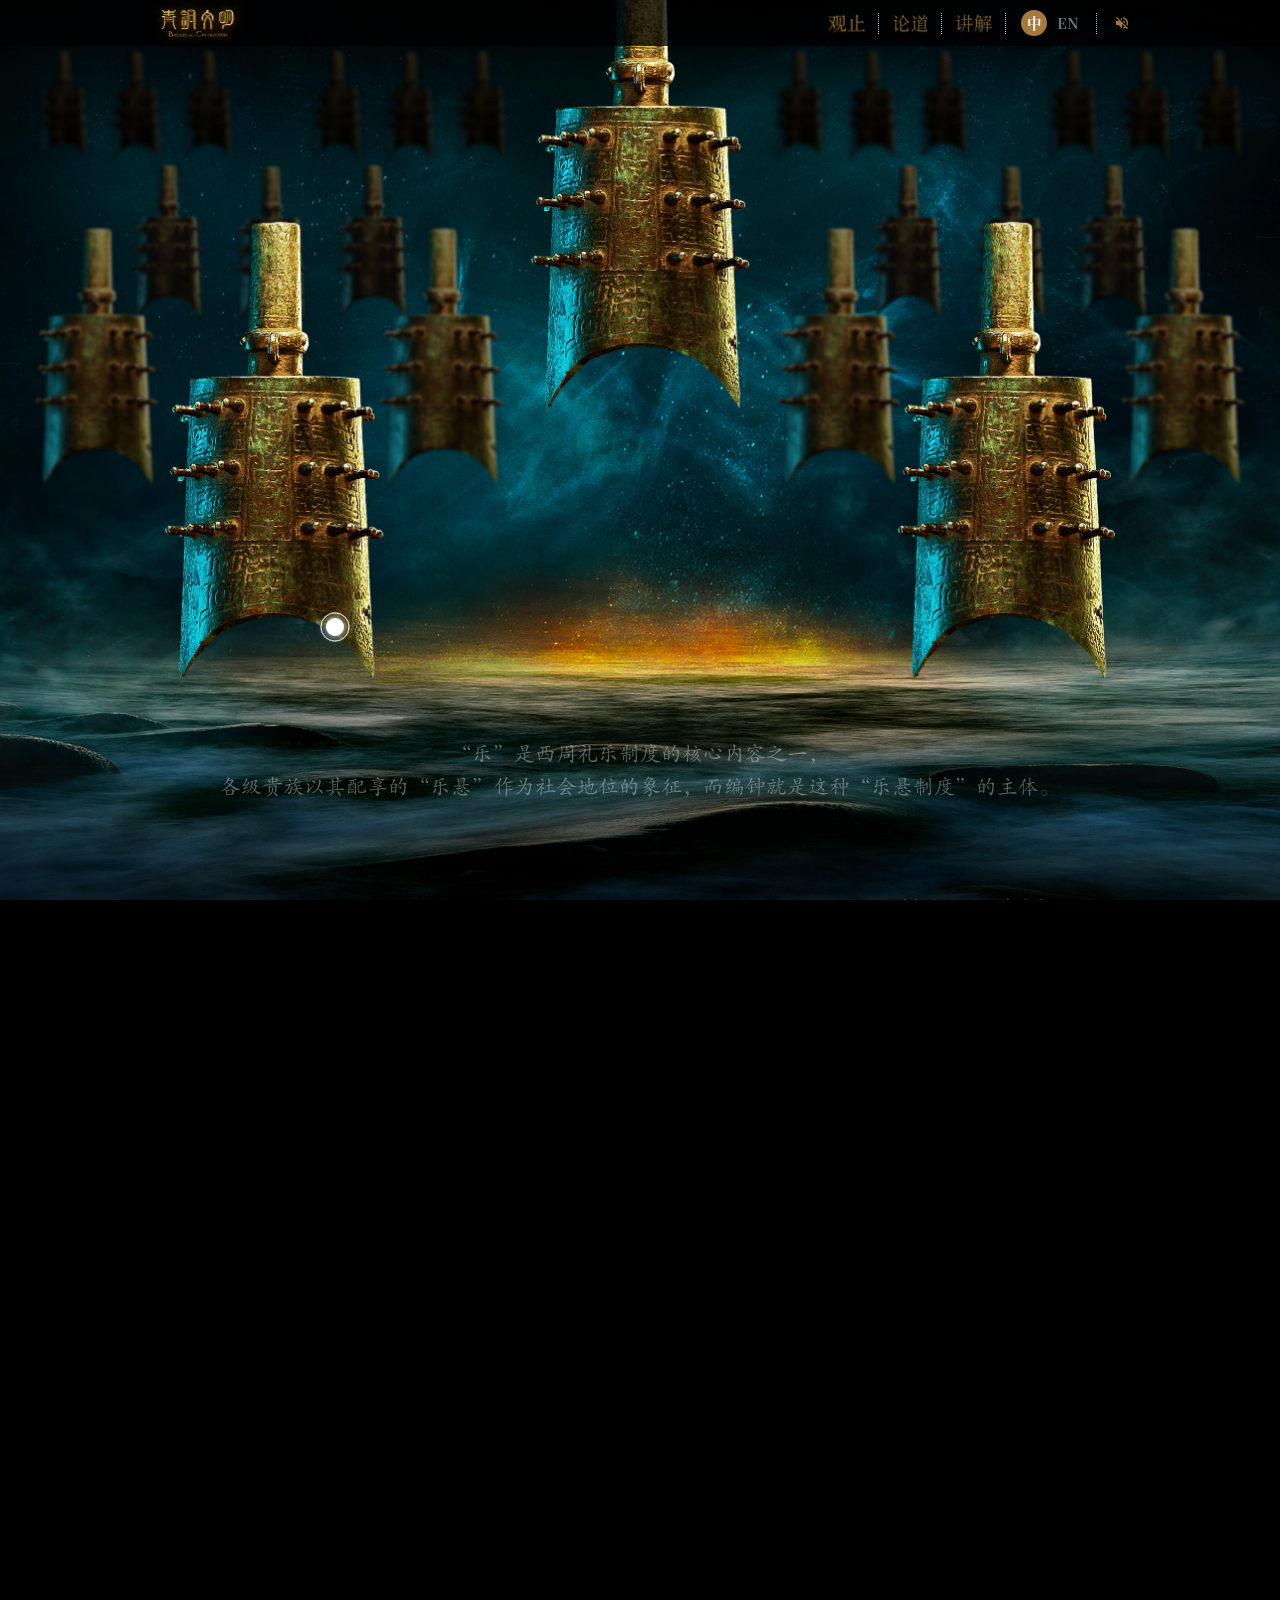
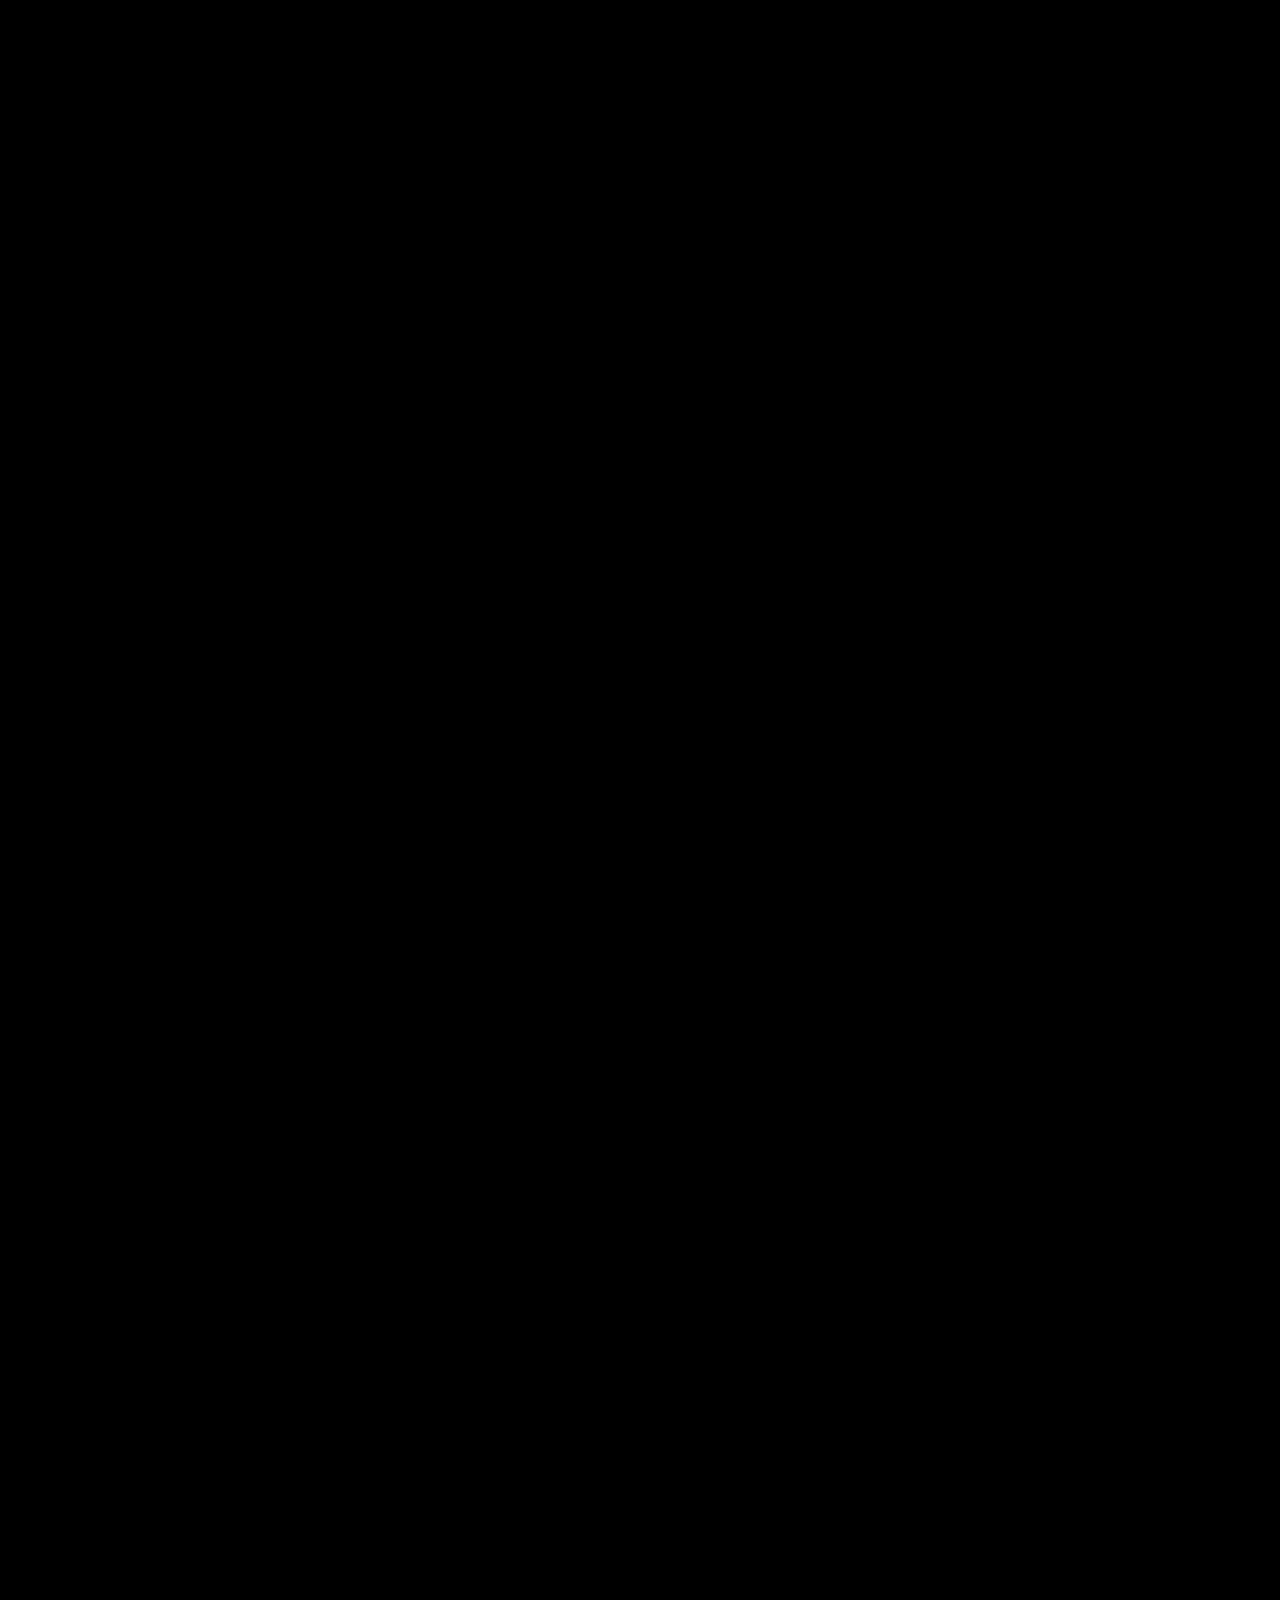
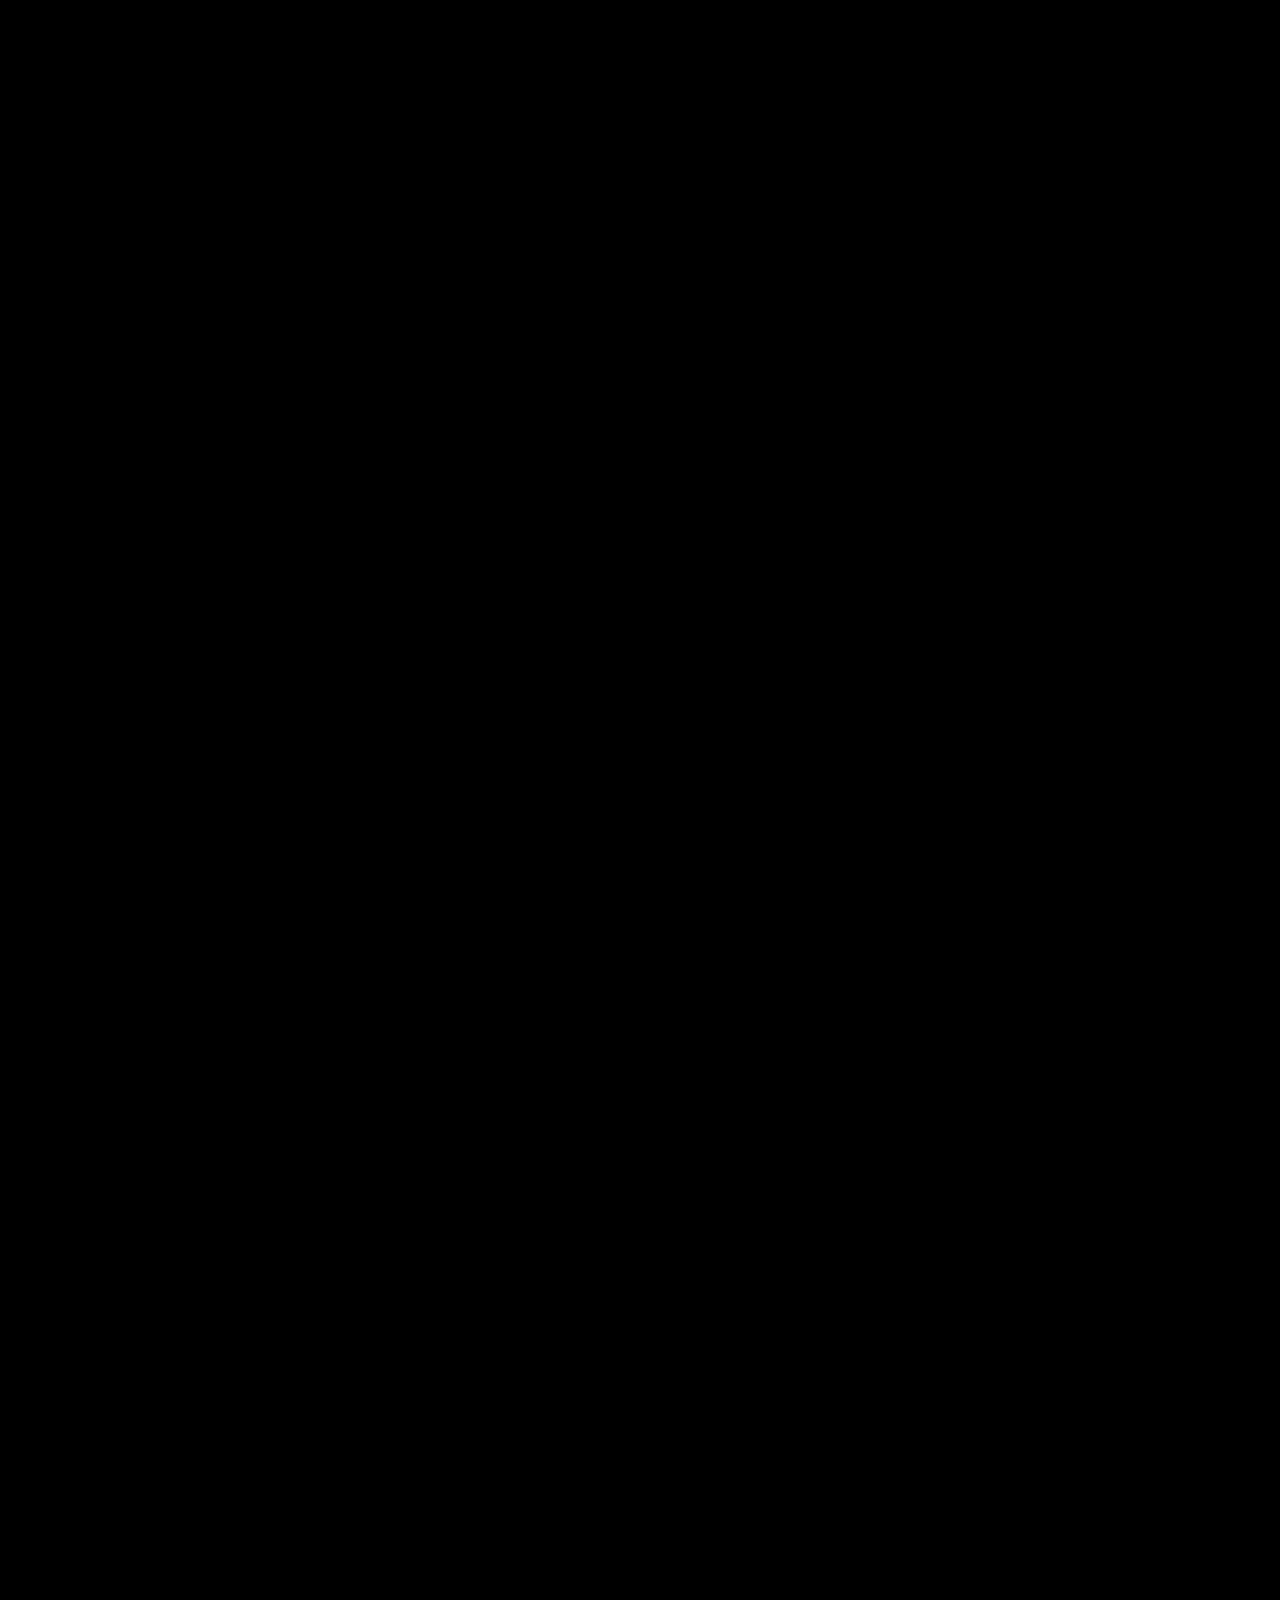
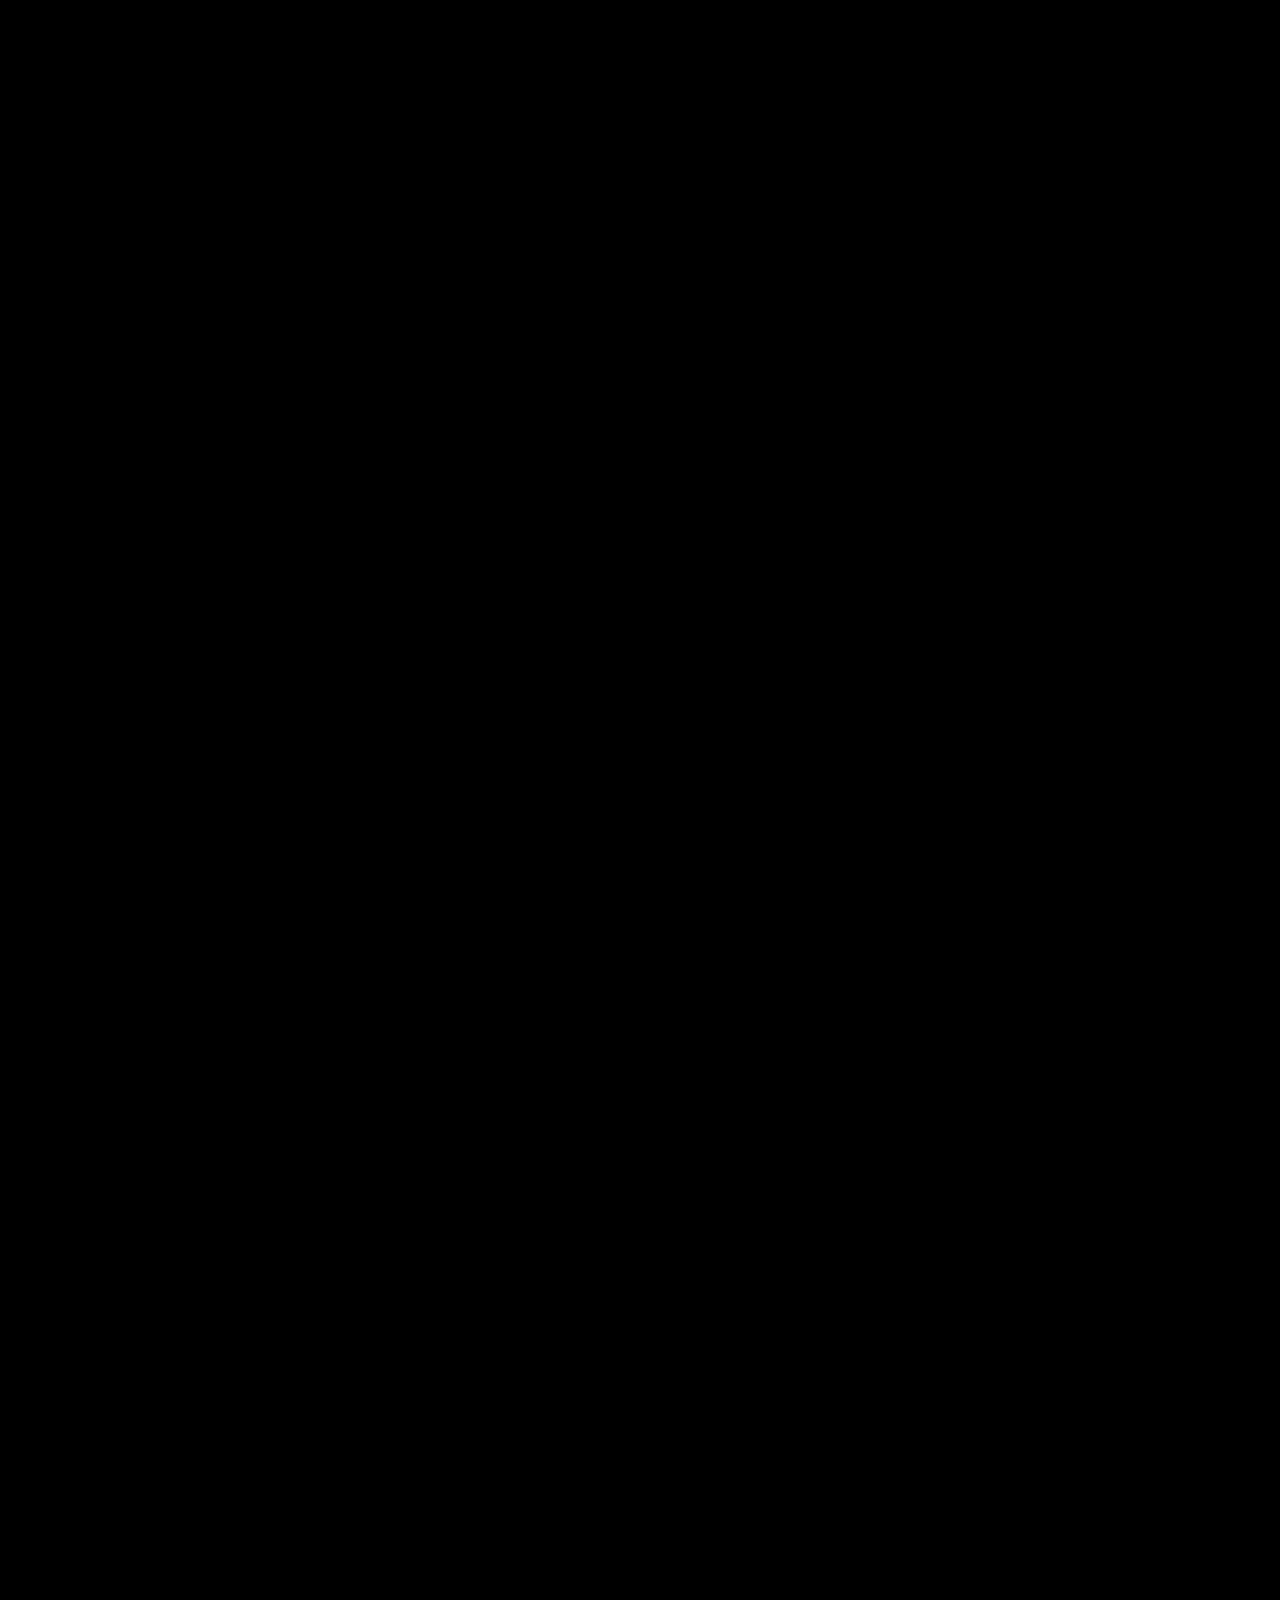
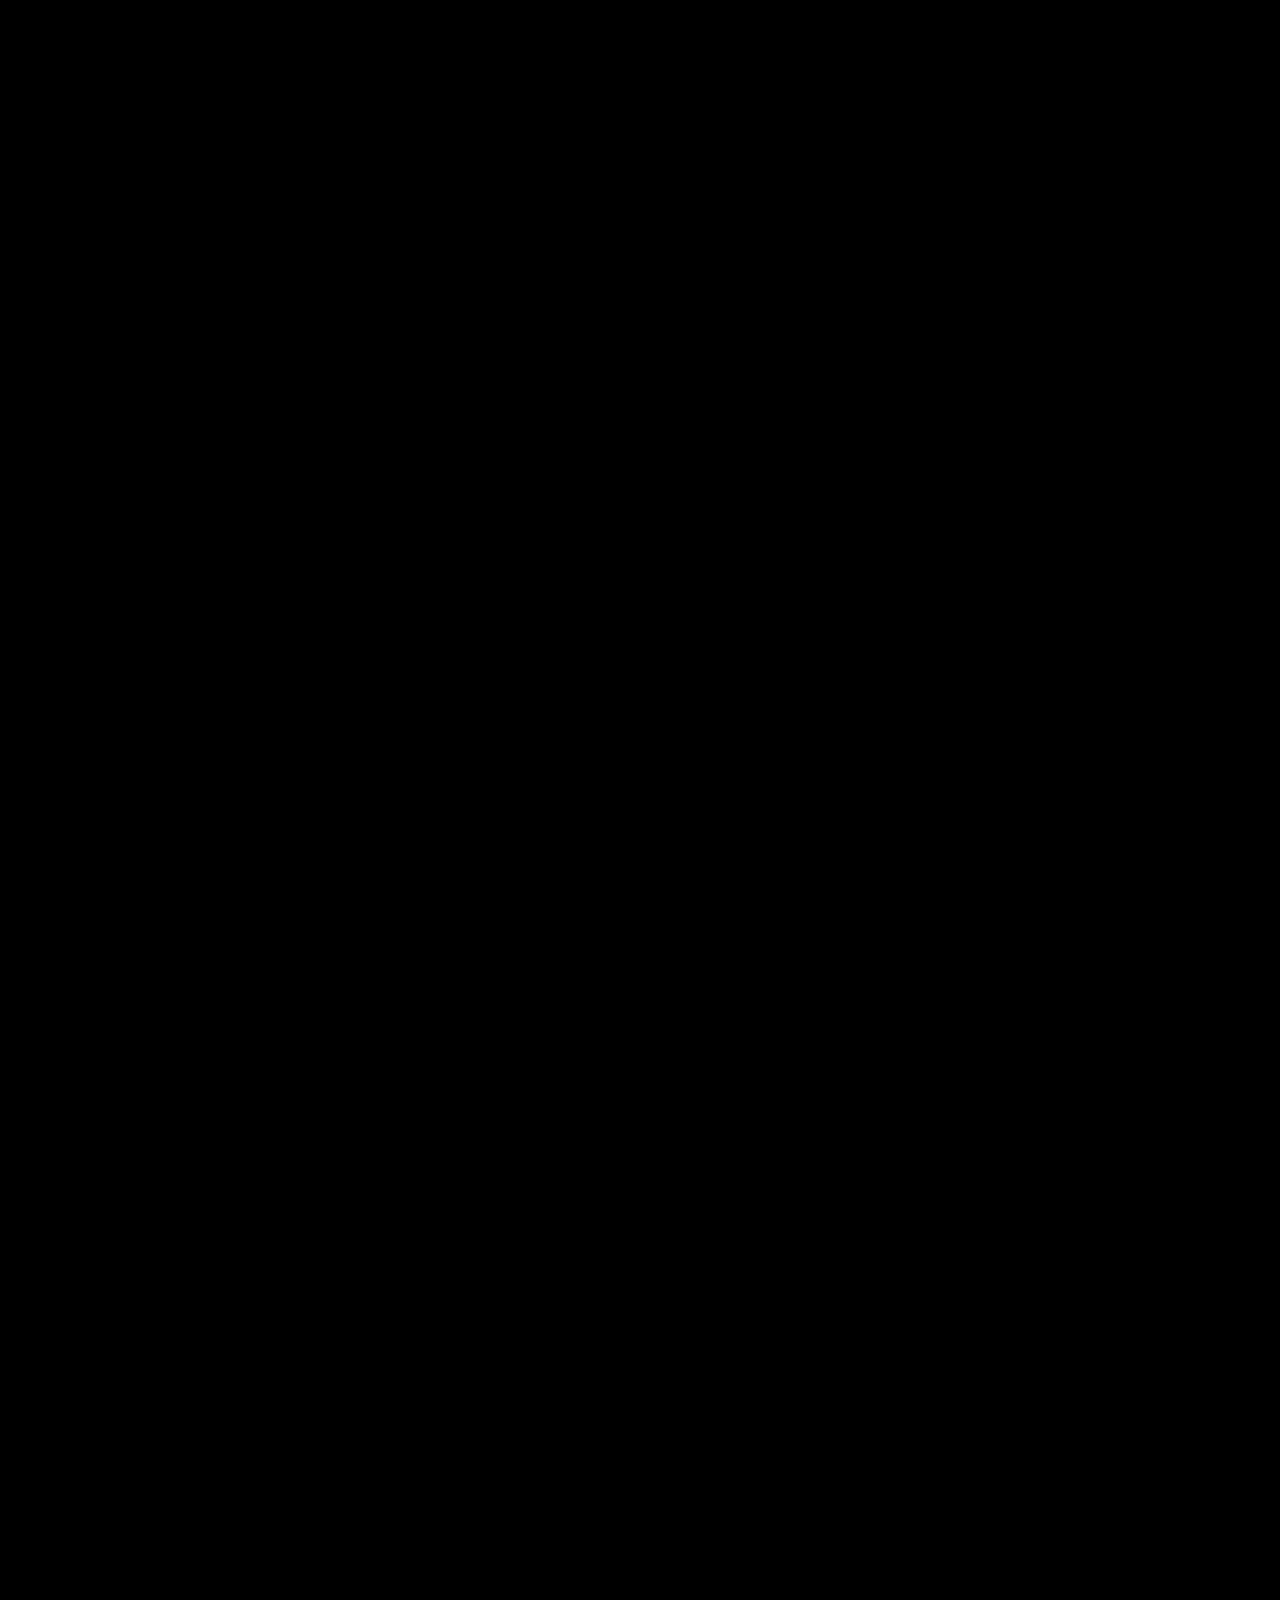
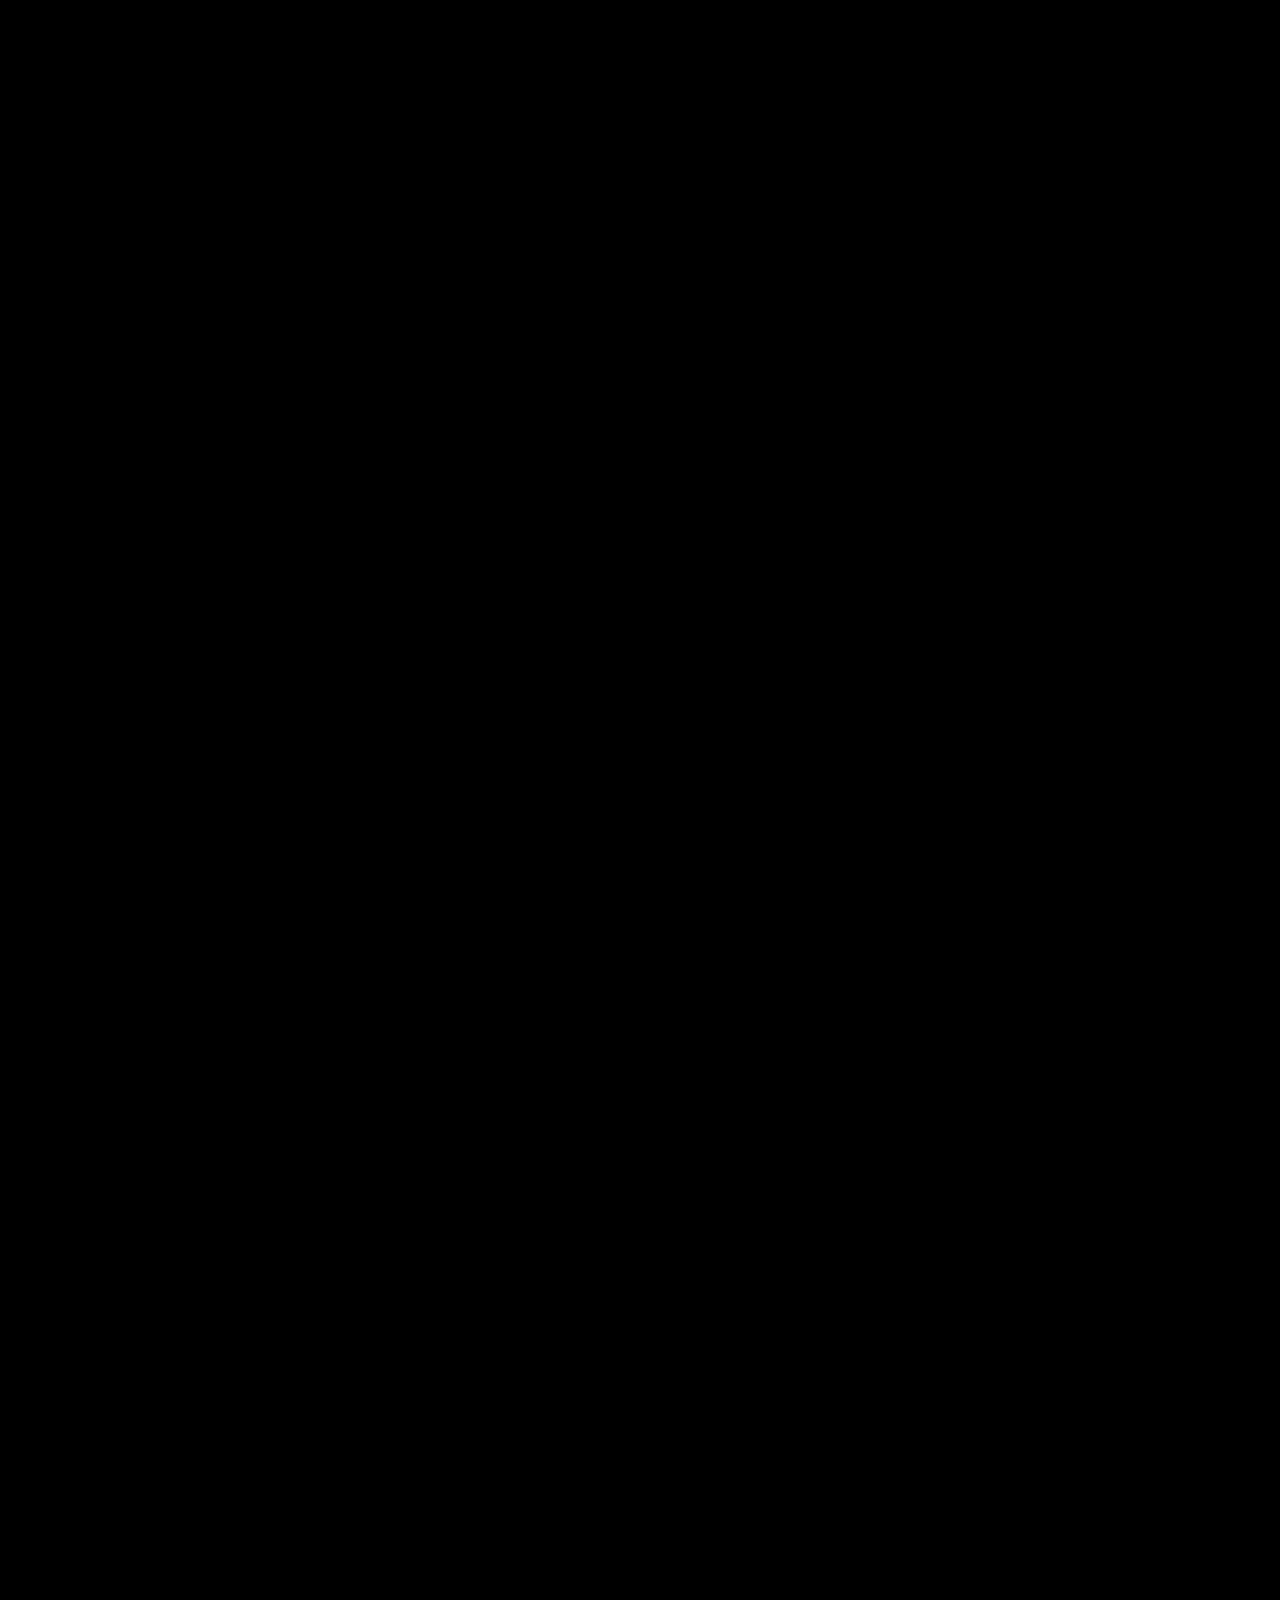
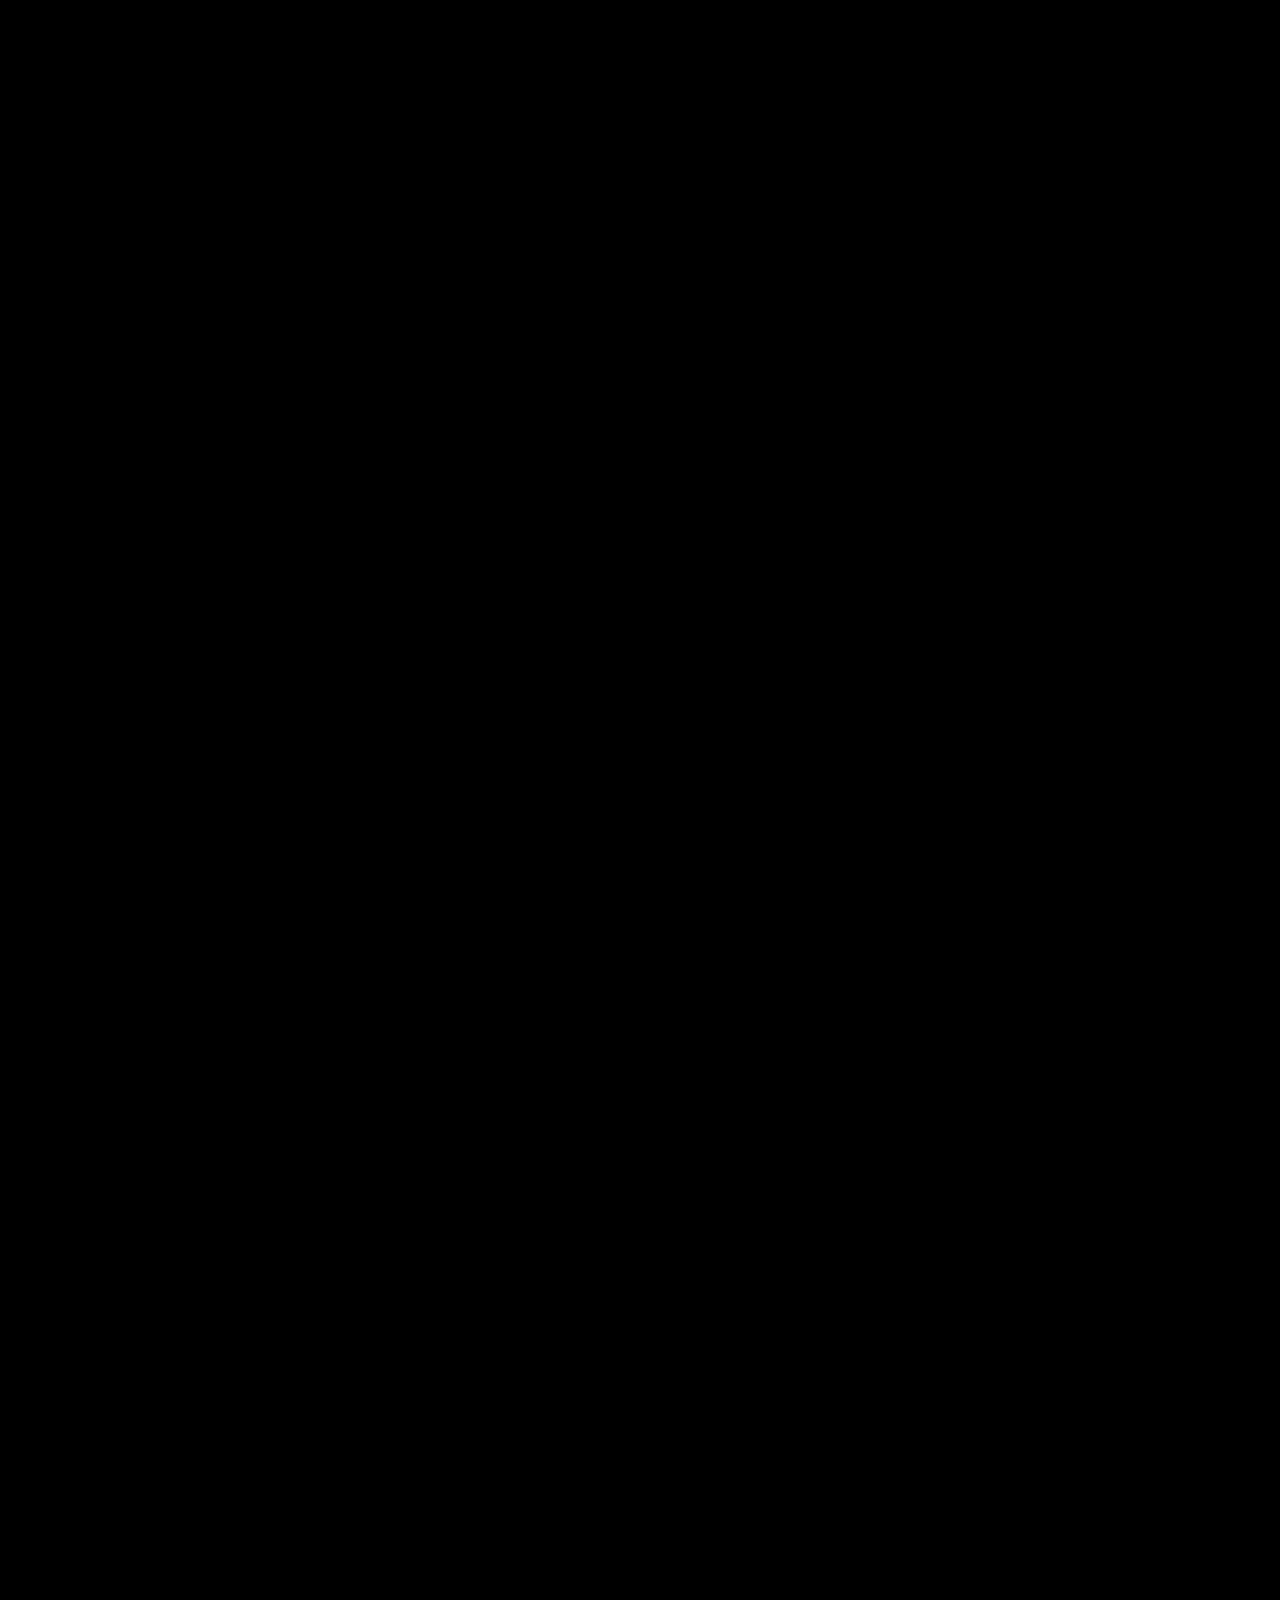
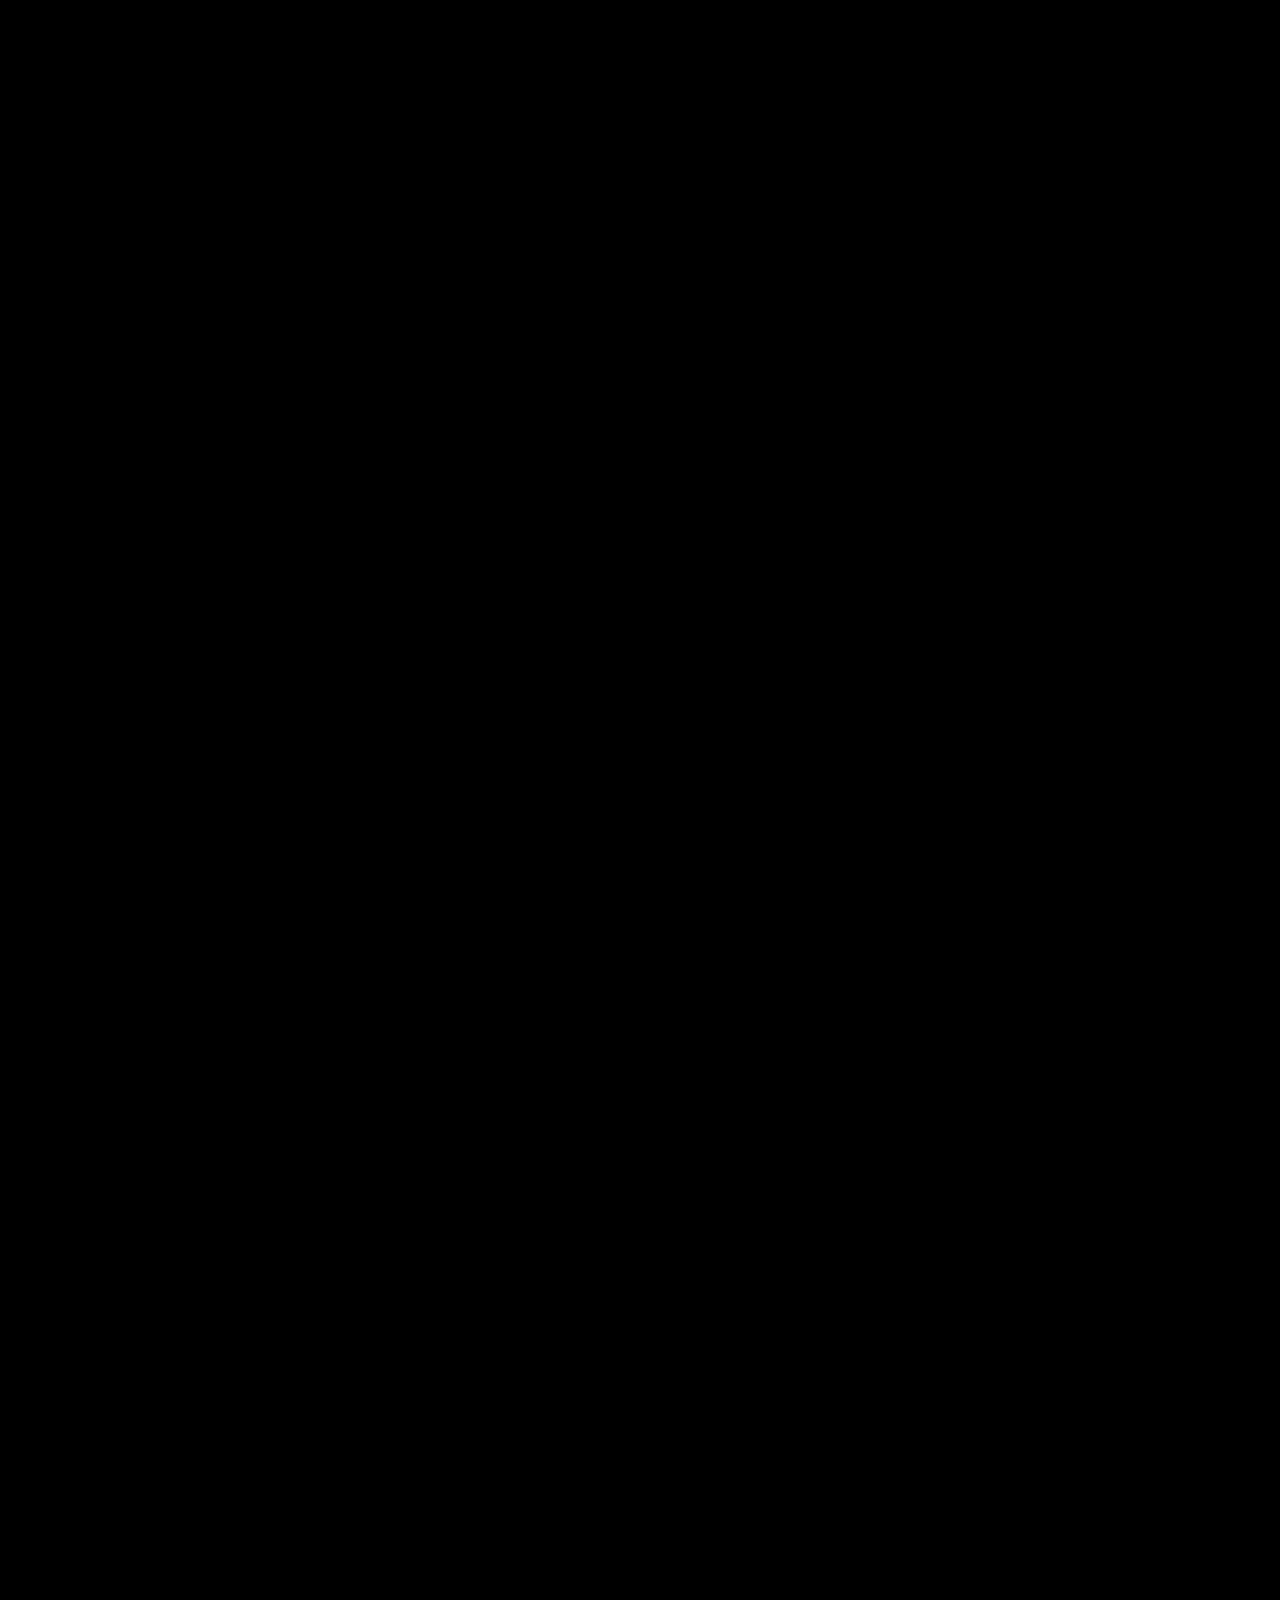
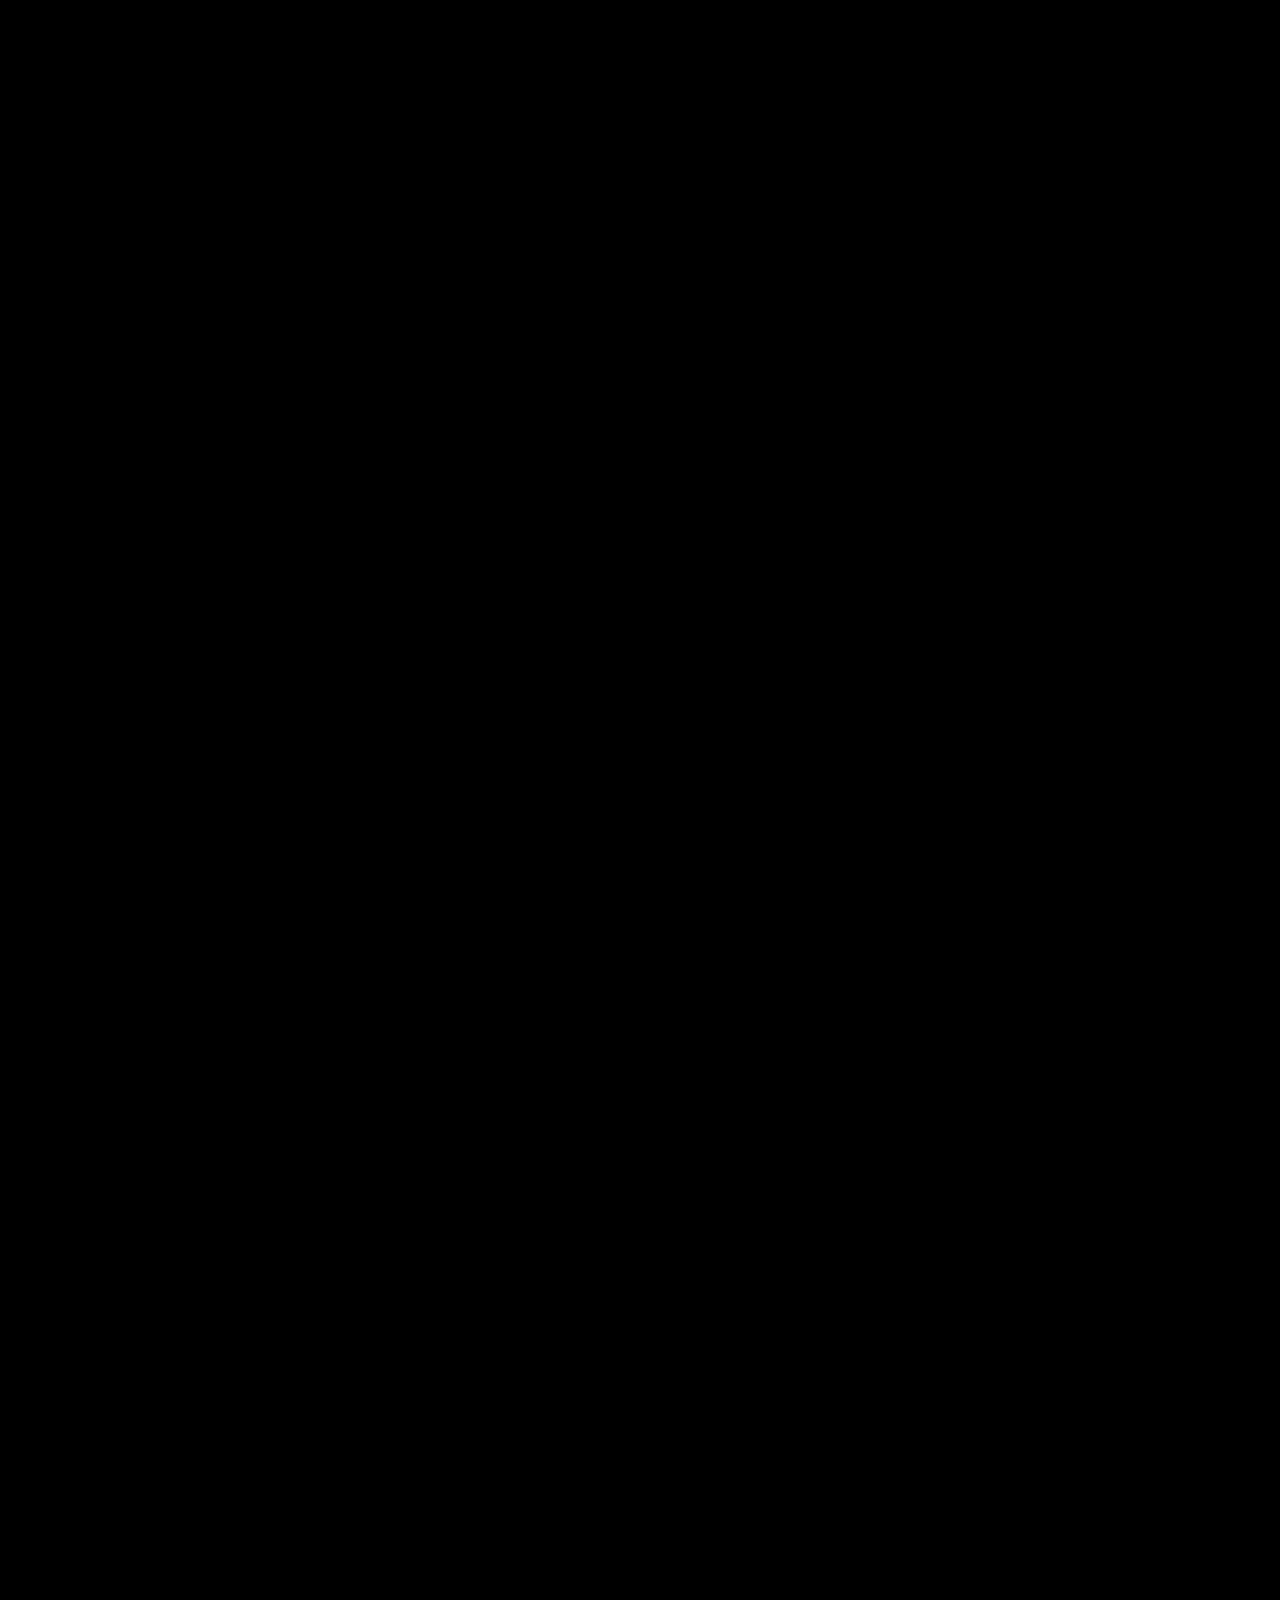
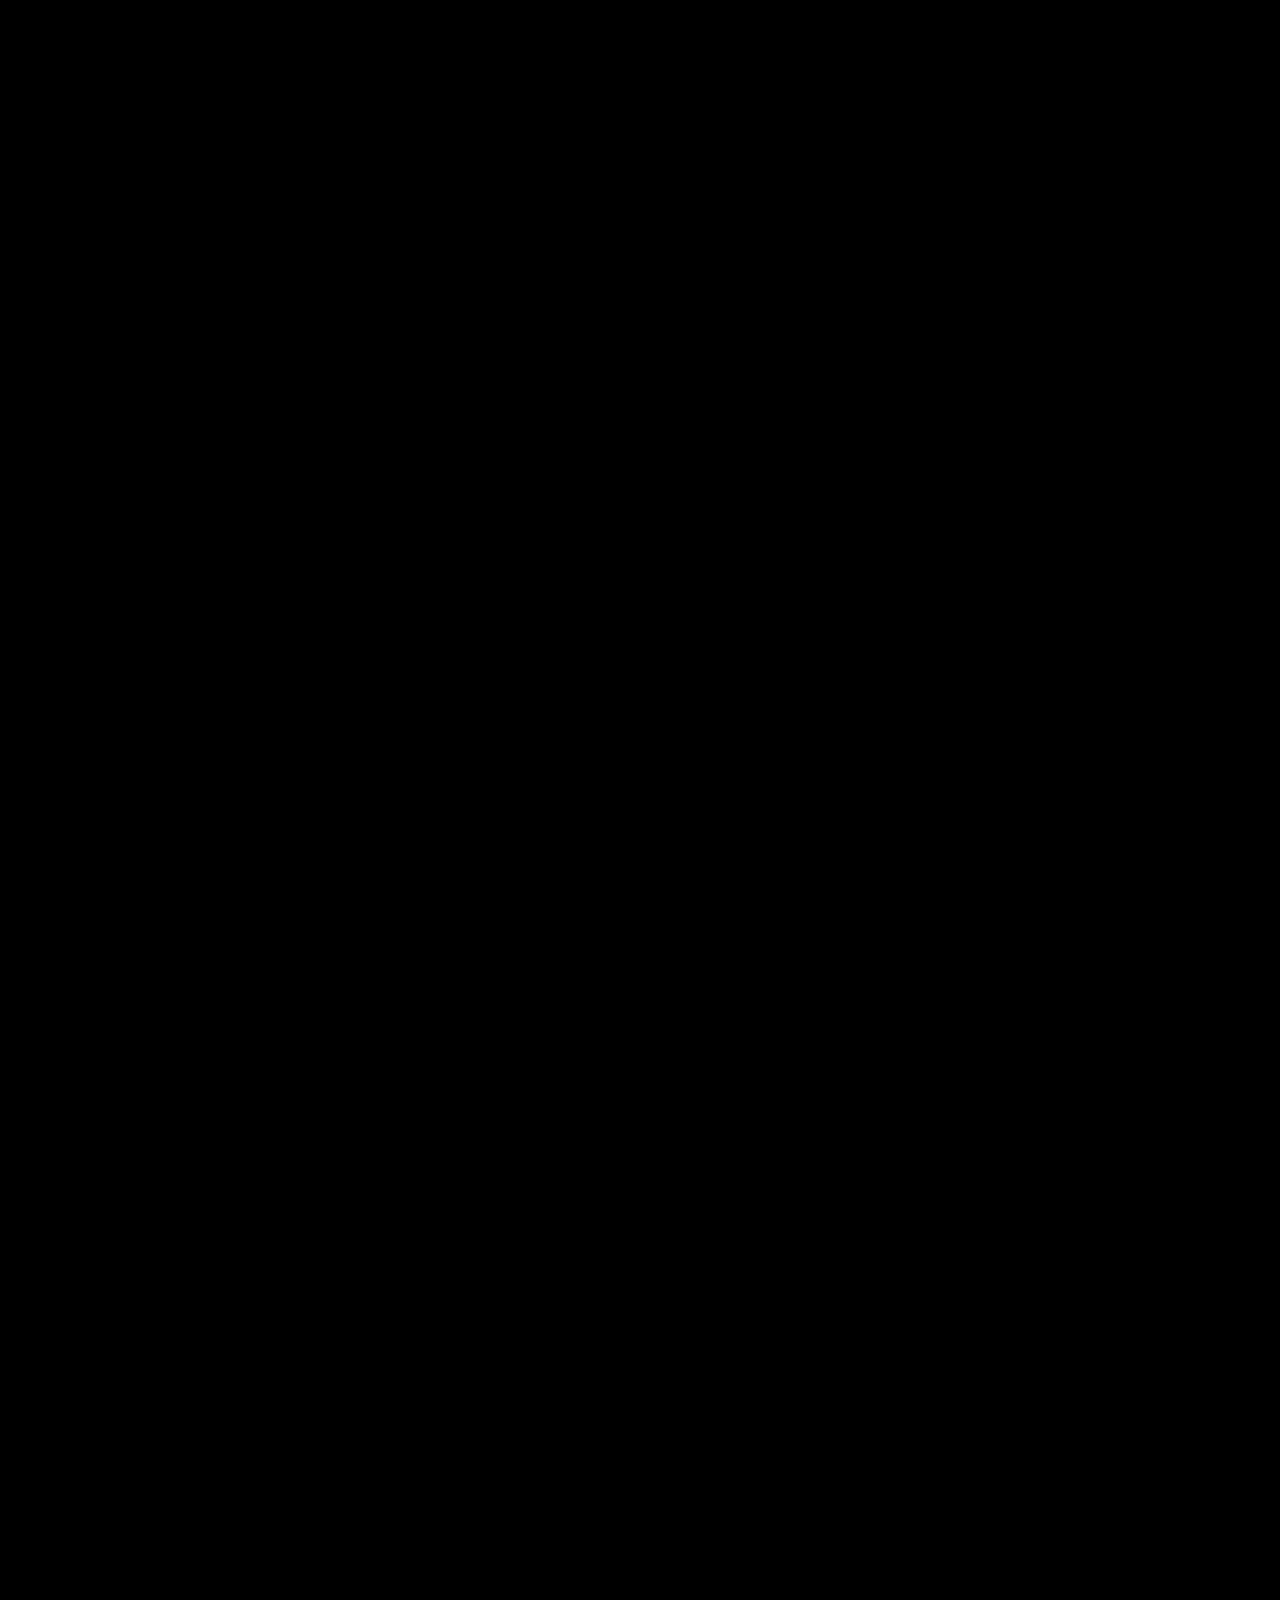
==== b/index.html @ 8b325e21 "Finalize pointer exit feedback" ====
<!doctype html>
<html lang="zh-CN">
  <head>
    <meta charset="UTF-8" />
    <meta name="viewport" content="width=device-width, initial-scale=1.0" />
    <meta name="theme-color" content="#080706" />
    <title>礼乐之邦 · 编钟与乐悬</title>
    <script type="module" crossorigin src="/b/assets/index-CaJRLtOM.js"></script>
    <link rel="stylesheet" crossorigin href="/b/assets/index-CjkHvhDj.css">
  </head>
  <body>
    <div id="root"></div>
  </body>
</html>
---- b/assets/index-CjkHvhDj.css ----
*{margin:0;padding:0}html,body{min-height:100%;font-family:PingFangSC-Regular,Helvetica,Arial,SimSun,Microsoft Yahei,sans-serif}html::-webkit-scrollbar{width:.1rem;height:0}html::-webkit-scrollbar-track{background:#b3b1b1;border-radius:.1rem}html::-webkit-scrollbar-thumb{background:#888;border-radius:.1rem}html::-webkit-scrollbar-thumb:hover{background:#646464;border-radius:.1rem}html::-webkit-scrollbar-thumb:active{background:#444;border-radius:.1rem}html:lang(zh) h1,html:lang(zh) h2,html:lang(zh) h3,html:lang(zh) h4{font-family:Source Han Serif SC Bold;font-size:.625rem;font-weight:400;line-height:.5684rem;-webkit-text-size-adjust:100%!important;-moz-text-size-adjust:100%!important;text-size-adjust:100%!important}html:lang(zh) h5,html:lang(zh) h6{font-family:Source Han Serif SC Light;font-size:.4167rem;font-weight:400;line-height:.47rem;-webkit-text-size-adjust:100%!important;-moz-text-size-adjust:100%!important;text-size-adjust:100%!important}html:lang(zh) html,html:lang(zh) body,html:lang(zh) p{font-family:KaiTi;font-size:.4167rem;line-height:.6667rem;-webkit-text-size-adjust:100%!important;-moz-text-size-adjust:100%!important;text-size-adjust:100%!important}@font-face{font-family:Source Han Serif SC Bold;src:url(/b/assets/rites5/SourceHanSerifSC-Bold.otf)}@font-face{font-family:Source Han Serif SC Light;src:url(/b/assets/rites5/SourceHanSerifSC-Light.otf)}@font-face{font-family:KaiTi;src:url(/b/assets/rites5/FangZhengKiti.woff2)}.seeking-icon[data-v-35567810]{cursor:pointer;background-size:80%;border-radius:50%;justify-content:center;align-items:center;width:100%;min-width:.1rem;height:100%;min-height:.1rem;display:flex;position:relative}.seeking-icon .solid-circle[data-v-35567810]{background-color:#fff;border-radius:50%;width:60%;height:60%;animation:2s linear infinite alternate seeking-icon-circle-flicker-35567810;box-shadow:0 0 .2rem #fff}.seeking-icon:hover .solid-circle[data-v-35567810]{animation:none}.seeking-icon span[data-v-35567810]{opacity:.4;border:.01rem solid #fff;border-radius:50%;width:90%;height:90%;display:block;position:absolute;top:50%;left:50%;transform:translate(-50%,-50%);box-shadow:0 0 .01rem #fff}.seeking-icon span[data-v-35567810]:nth-of-type(2){animation:4s linear infinite seeking-icon-circle-scale-35567810}.seeking-icon span[data-v-35567810]:nth-of-type(3){animation:4s linear 2s infinite seeking-icon-circle-scale-35567810}.seeking-icon:hover span[data-v-35567810]:first-of-type{opacity:1}@keyframes seeking-icon-circle-flicker-35567810{0%{opacity:1}to{opacity:.7}}@keyframes seeking-icon-circle-scale-35567810{0%{opacity:.6;transform:translate(-50%,-50%)scale(1)}to{opacity:0;transform:translate(-50%,-50%)scale(1.5)}}p.vertical_rl[data-v-bfd0f4f0]{writing-mode:vertical-rl;color:#fff;letter-spacing:.018rem;font-weight:700}p.horizon_source[data-v-bfd0f4f0]{color:#fff;line-height:.4167rem}p.horizon_source[data-v-bfd0f4f0] span{text-align:right;display:block}p.horizon_text[data-v-bfd0f4f0]{color:#fff}p.vertical_text[data-v-bfd0f4f0]{color:#fff;writing-mode:vertical-rl}p.vertical_text[data-v-bfd0f4f0] span{border-left:.02rem solid #fff;padding:0 .04rem;font-size:.5rem;font-weight:700}p.vertical_text[data-v-bfd0f4f0] i{font-style:unset;background:url(/b/assets/rites5/rites_part5_red_textbg.webp) 0 0/100% 100% no-repeat;padding:.05rem .1rem .08rem}h1.horizon_title[data-v-bfd0f4f0]{color:#efc56b;font-weight:700}p.vertical_red_explanation[data-v-bfd0f4f0]{writing-mode:vertical-rl;color:#f9bb6a;letter-spacing:.018rem;font-weight:700}p.horizon_red_explanation[data-v-bfd0f4f0]{color:#ef9a35;letter-spacing:0;font-weight:700}img[data-v-bfd0f4f0]{width:100%;height:auto;display:block}.rites_part5[data-v-bfd0f4f0]{opacity:0;width:100vw;height:100vh;display:none;position:absolute}.rites_part5 .rites_part5bg1[data-v-bfd0f4f0]{transform-origin:bottom;background:url(/b/assets/rites5/rites_part5_bg1.webp) bottom/cover no-repeat;width:100%;height:100%;position:absolute;scale:1.2}.rites_part5 .rites_part5bg2[data-v-bfd0f4f0]{opacity:0;transform-origin:bottom;background:url(/b/assets/rites5/rites_part5_bg2.webp) bottom/cover no-repeat;width:100%;height:100%;position:absolute;scale:1.2}.rites_part5 .rites_part5_chimegroup1[data-v-bfd0f4f0]{width:37.5%;position:absolute;top:-10%}.rites_part5 .rites_part5_chimegroup1_left[data-v-bfd0f4f0]{transform-origin:100% 200%;left:2.5%;transform:rotate(0)}.rites_part5 .rites_part5_chimegroup1_right[data-v-bfd0f4f0]{transform-origin:20% -100%;right:2.5%;transform:rotate(0)}.rites_part5 .rites_part5_chimegroup2[data-v-bfd0f4f0]{width:22.2%;position:absolute;top:-20%}.rites_part5 .rites_part5_chimegroup2_left[data-v-bfd0f4f0]{transform-origin:100% 200%;left:10%;transform:rotate(0)}.rites_part5 .rites_part5_chimegroup2_right[data-v-bfd0f4f0]{transform-origin:96% 170%;right:10%;transform:rotate(0)}.rites_part5 .rites_part5_chimegroup3[data-v-bfd0f4f0]{width:37%;position:absolute;top:-40%}.rites_part5 .rites_part5_chimegroup3_left[data-v-bfd0f4f0]{transform-origin:78% 144%;left:2.5%;transform:rotate(0)}.rites_part5 .rites_part5_chimegroup3_right[data-v-bfd0f4f0]{transform-origin:0 170%;right:2.5%;transform:rotate(0)}.rites_part5 .rites_part5_chimegroup4[data-v-bfd0f4f0]{transform-origin:0 200%;width:10%;position:absolute;top:-50%;left:50%;transform:rotate(0)}.rites_part5 .rites_part5_chimegroup4 img[data-v-bfd0f4f0]{transform:translate(-50%,-50%)}.rites_part5 .rites_part5_chimegroup5[data-v-bfd0f4f0]{transform-origin:-10% 121%;width:17%;transition:all .5s linear;position:absolute;top:-50%;left:21.4%;transform:rotate(0)}.rites_part5 .rites_part5_chimegroup5 img[data-v-bfd0f4f0]{transform:translate(-50%,-50%)}.rites_part5 .rites_part5_chimegroup6[data-v-bfd0f4f0]{transform-origin:-229% 115%;width:17%;transition:all .5s linear;position:absolute;top:-50%;left:50%}.rites_part5 .rites_part5_chimegroup6 img[data-v-bfd0f4f0]{transform:translate(-50%,-50%)}.rites_part5 .rites_part5_chimegroup7[data-v-bfd0f4f0]{transform-origin:50%;width:17%;transition:all .5s linear;position:absolute;top:-50%;right:21.4%;transform:rotate(0)}.rites_part5 .rites_part5_chimegroup7 img[data-v-bfd0f4f0]{transform:translate(50%,-50%)}.rites_part5 .rites_part5_chimegroup8[data-v-bfd0f4f0]{width:42.65%;position:absolute;top:-300%;right:0}.rites_part5 .rites_part5_chime_shelf[data-v-bfd0f4f0]{opacity:0;width:33%;position:absolute;bottom:30%;left:50%;transform:translate(-50%,50%)}.rites_part5 .rites_part5_chime_series[data-v-bfd0f4f0]{opacity:0;width:100%;height:100%;display:none}.rites_part5 .rites_part5_chime_series .rites_part5_chime_series_pic[data-v-bfd0f4f0]{position:absolute;bottom:20%;left:50%;transform:translate(-50%)}.rites_part5 .rites_part5_chime_series .rites_part5_chime_series_pic1[data-v-bfd0f4f0]{width:34%;bottom:16%}.rites_part5 .rites_part5_chime_series .rites_part5_chime_series_pic2[data-v-bfd0f4f0]{opacity:0;width:34%}.rites_part5 .rites_part5_chime_series .rites_part5_chime_series_pic3[data-v-bfd0f4f0]{opacity:0;width:30%}.rites_part5 .rites_part5_chime_series .rites_part5_chime_series_pic4[data-v-bfd0f4f0]{opacity:0;width:16.5%}.rites_part5 .rites_part5_chime_series .rites_part5_chime_series_text[data-v-bfd0f4f0]{width:5.8%;position:absolute;top:15%;transform:translate(-50%)}.rites_part5 .rites_part5_chime_series .rites_part5_chime_series_text .rites_part5_text[data-v-bfd0f4f0]{width:max-content;position:absolute;top:90%;left:50%;transform:translate(-50%)}.rites_part5 .rites_part5_chime_series .rites_part5_chime_series_text .rites_part5_text p[data-v-bfd0f4f0]{letter-spacing:.03rem;font-family:Source Han Serif SC Light;font-size:.26rem;line-height:.54rem}.rites_part5 .rites_part5_chime_series .rites_part5_chime_series_text .rites_part5_text p[data-v-bfd0f4f0] span{padding:0 .06rem;font-size:.26rem;font-weight:400}.rites_part5 .rites_part5_chime_series .rites_part5_chime_series_text7[data-v-bfd0f4f0]{left:41%}.rites_part5 .rites_part5_chime_series .rites_part5_chime_series_text7 .rites_part5_chime_series_text_light7[data-v-bfd0f4f0]{position:absolute;top:0;left:0}.rites_part5 .rites_part5_chime_series .rites_part5_chime_series_text8[data-v-bfd0f4f0]{left:47%}.rites_part5 .rites_part5_chime_series .rites_part5_chime_series_text8 .rites_part5_chime_series_text_light8[data-v-bfd0f4f0]{opacity:0;position:absolute;top:0;left:0}.rites_part5 .rites_part5_chime_series .rites_part5_chime_series_text9[data-v-bfd0f4f0]{left:53%}.rites_part5 .rites_part5_chime_series .rites_part5_chime_series_text9 .rites_part5_chime_series_text_light9[data-v-bfd0f4f0]{opacity:0;position:absolute;top:0;left:0}.rites_part5 .rites_part5_chime_series .rites_part5_chime_series_text10[data-v-bfd0f4f0]{left:59%}.rites_part5 .rites_part5_chime_series .rites_part5_chime_series_text10 .rites_part5_chime_series_text_light10[data-v-bfd0f4f0]{opacity:0;position:absolute;top:0;left:0}.rites_part5 #rites_part5_video[data-v-bfd0f4f0]{opacity:0;object-fit:cover;width:100%;height:100%;display:none;position:absolute;top:0;left:0}.rites_part5 .rites_part5_text1[data-v-bfd0f4f0]{opacity:0;position:absolute;top:60%;right:10%;transform:translateY(-50%)}.rites_part5 .rites_part5_text1 p[data-v-bfd0f4f0]{font-size:.35rem}.rites_part5 .rites_part5_text2[data-v-bfd0f4f0],.rites_part5 .rites_part5_text5[data-v-bfd0f4f0],.rites_part5 .rites_part5_text6[data-v-bfd0f4f0]{text-align:center;width:100%;position:absolute;top:100%}.rites_part5 .rites_part5_text3[data-v-bfd0f4f0]{opacity:0;padding-top:5%;position:absolute;top:100%;left:70%}.rites_part5 .rites_part5_text3 h1[data-v-bfd0f4f0]{color:#fe8846;padding-bottom:5%}.rites_part5 .rites_part5_text4[data-v-bfd0f4f0]{opacity:0;position:absolute;top:108%;left:72%}.rites_part5 .rites_part5_text11[data-v-bfd0f4f0]{opacity:0;transform-origin:50% 230%;position:absolute;top:70%;left:50%;transform:translate(-50%,-50%)}.rites_part5 .rites_part5_text11 p[data-v-bfd0f4f0]{font-size:.35rem;line-height:.44rem}.rites_part5 .rites_part5_text11 p[data-v-bfd0f4f0] span{line-height:1rem}.rites_part5 .rites_part5_text12[data-v-bfd0f4f0]{position:absolute;top:100%;left:70%}.rites_part5 .rites_part5_text12 h1[data-v-bfd0f4f0]{color:#fe8846;padding-bottom:5%}.rites_part5 .rites_part5_text13[data-v-bfd0f4f0],.rites_part5 .rites_part5_text14[data-v-bfd0f4f0]{position:absolute;top:108%;left:70%}.rites_part5 .rites_part5_dot1[data-v-bfd0f4f0]{opacity:0;width:.6rem;height:.6rem;display:none;position:absolute;top:68%;left:25%}.rites_part5 .rites_part5_dot2[data-v-bfd0f4f0]{opacity:0;width:.6rem;height:.6rem;display:none;position:absolute;top:30%;left:50%}.rites_part5 .rites_part5_dot3[data-v-bfd0f4f0]{opacity:0;width:.6rem;height:.6rem;display:none;position:absolute;top:68%;left:80%}@keyframes seeking-icon-circle-flicker-bfd0f4f0{0%{opacity:1}to{opacity:.7}}@keyframes seeking-icon-circle-scale-bfd0f4f0{0%{opacity:.6;transform:translate(-50%,-50%)scale(1)}to{opacity:0;transform:translate(-50%,-50%)scale(1.5)}}html,body,#root{background:#000;min-height:100%;margin:0}body{overflow-x:hidden}.part5-scroll{position:relative}.part5-viewport{background:#000;position:fixed;inset:0;overflow:hidden}.part5-viewport .rites_part5{top:0;left:0}[role=button]:focus-visible{outline-offset:5px;outline:2px solid #efc56b}.media-error{color:#fff;font:16px sans-serif;display:none;position:fixed;bottom:12px;left:20px}[data-media-error=true] .media-error{display:block}@media (prefers-reduced-motion:reduce){.rites_part5 *{transition:none!important;animation:none!important}}.original-nav{z-index:9998;box-sizing:border-box;background:#000000c4;align-items:center;width:100%;height:.92rem;padding-left:3.09rem;padding-right:3.04rem;transition:transform .3s;display:flex;position:fixed;top:0;left:0}.original-nav.hidden{transform:translateY(-100%)}.original-nav-logo img{filter:drop-shadow(0 0 .18rem #ff90002e);width:1.73rem;height:.83rem;display:block}.original-nav-right{align-items:center;height:100%;margin-left:auto;display:flex}.original-nav-links{margin:0;padding:0;list-style:none;display:flex}.original-nav-links li{border-right:.01rem dotted #bebebe;height:.42rem;padding:0 .24rem}.original-nav-links a{height:.42rem;display:block;position:relative}.original-nav-links img{opacity:.9;width:auto;height:.42rem;display:block}.original-nav-links img.hover{opacity:0;position:absolute;top:0;left:0}.original-nav-links a:hover img.hover,.original-nav-links a:focus-visible img.hover{opacity:1}.original-nav-languages{align-items:center;gap:.15rem;padding:0 .3rem;font-family:Source Han Serif SC Bold,serif;display:flex}.original-nav-languages>*{color:#fff;box-sizing:border-box;border-radius:50%;justify-content:center;align-items:center;width:.52rem;height:.52rem;font-size:.29rem;text-decoration:none;display:flex}.original-nav-languages .active{background:#a6793e}.original-nav-languages a{opacity:.45}.original-nav-sound{cursor:pointer;background:0 0;border:0;border-left:.01rem dotted #bebebe;justify-content:flex-end;align-items:center;width:.65rem;height:.42rem;padding:0 0 0 .4rem;display:flex}.original-nav-sound img{width:.24rem;height:.24rem;display:block}@media (width<=800px){.original-nav{height:54px;padding:0 20px}.original-nav-logo img{width:100px;height:auto}.original-nav-links{display:none}.original-nav-languages{margin-left:auto}.original-nav-languages>*{width:30px;height:30px;font-size:16px}.original-nav-sound{width:40px;height:26px;padding-left:12px}.original-nav-sound img{width:18px;height:18px}}@media (prefers-reduced-motion:reduce){.original-nav{transition:none}}.b-effects{pointer-events:none;z-index:10;position:fixed;inset:0}.b-bell{opacity:0;pointer-events:none;perspective:1000px;transform-origin:50% 0;transition:opacity .25s;position:fixed}.b-solid{width:100%;height:100%;transform-style:preserve-3d;position:relative}.b-solid canvas{backface-visibility:visible;width:100%;height:100%;position:absolute;inset:0}.b-bell.glow{filter:brightness(1.55)drop-shadow(0 0 2px #fff6b0)drop-shadow(0 0 7px #f8d36be6)drop-shadow(0 0 18px #e9b848bb)}.b-info{color:#f4e7c0;opacity:0;z-index:8;background:#102725ed;width:70%;max-width:600px;padding:18px 24px;font:20px/1.6 KaiTi,serif;transition:opacity .2s;position:fixed;bottom:10%;left:50%;transform:translate(-50%)}.b-info.visible{opacity:1}.b-lens{z-index:9997;pointer-events:none;contain:strict;background:#000;border:2px solid #ebd393;border-radius:50%;width:200px;height:200px;display:none;position:fixed;overflow:hidden}.b-lens.visible{display:block}.b-mirror,.b-mirror *{pointer-events:none!important}.b-no-cursor,.b-no-cursor *{cursor:none!important}.b-touch{text-align:center;color:#fff;z-index:9999;background:#000a;width:100%;font:16px sans-serif;display:none;position:fixed;bottom:12px;left:0}@media (pointer:coarse){.b-touch{display:block}}@media (prefers-reduced-motion:reduce){.b-bell,.b-info{transition:none}}
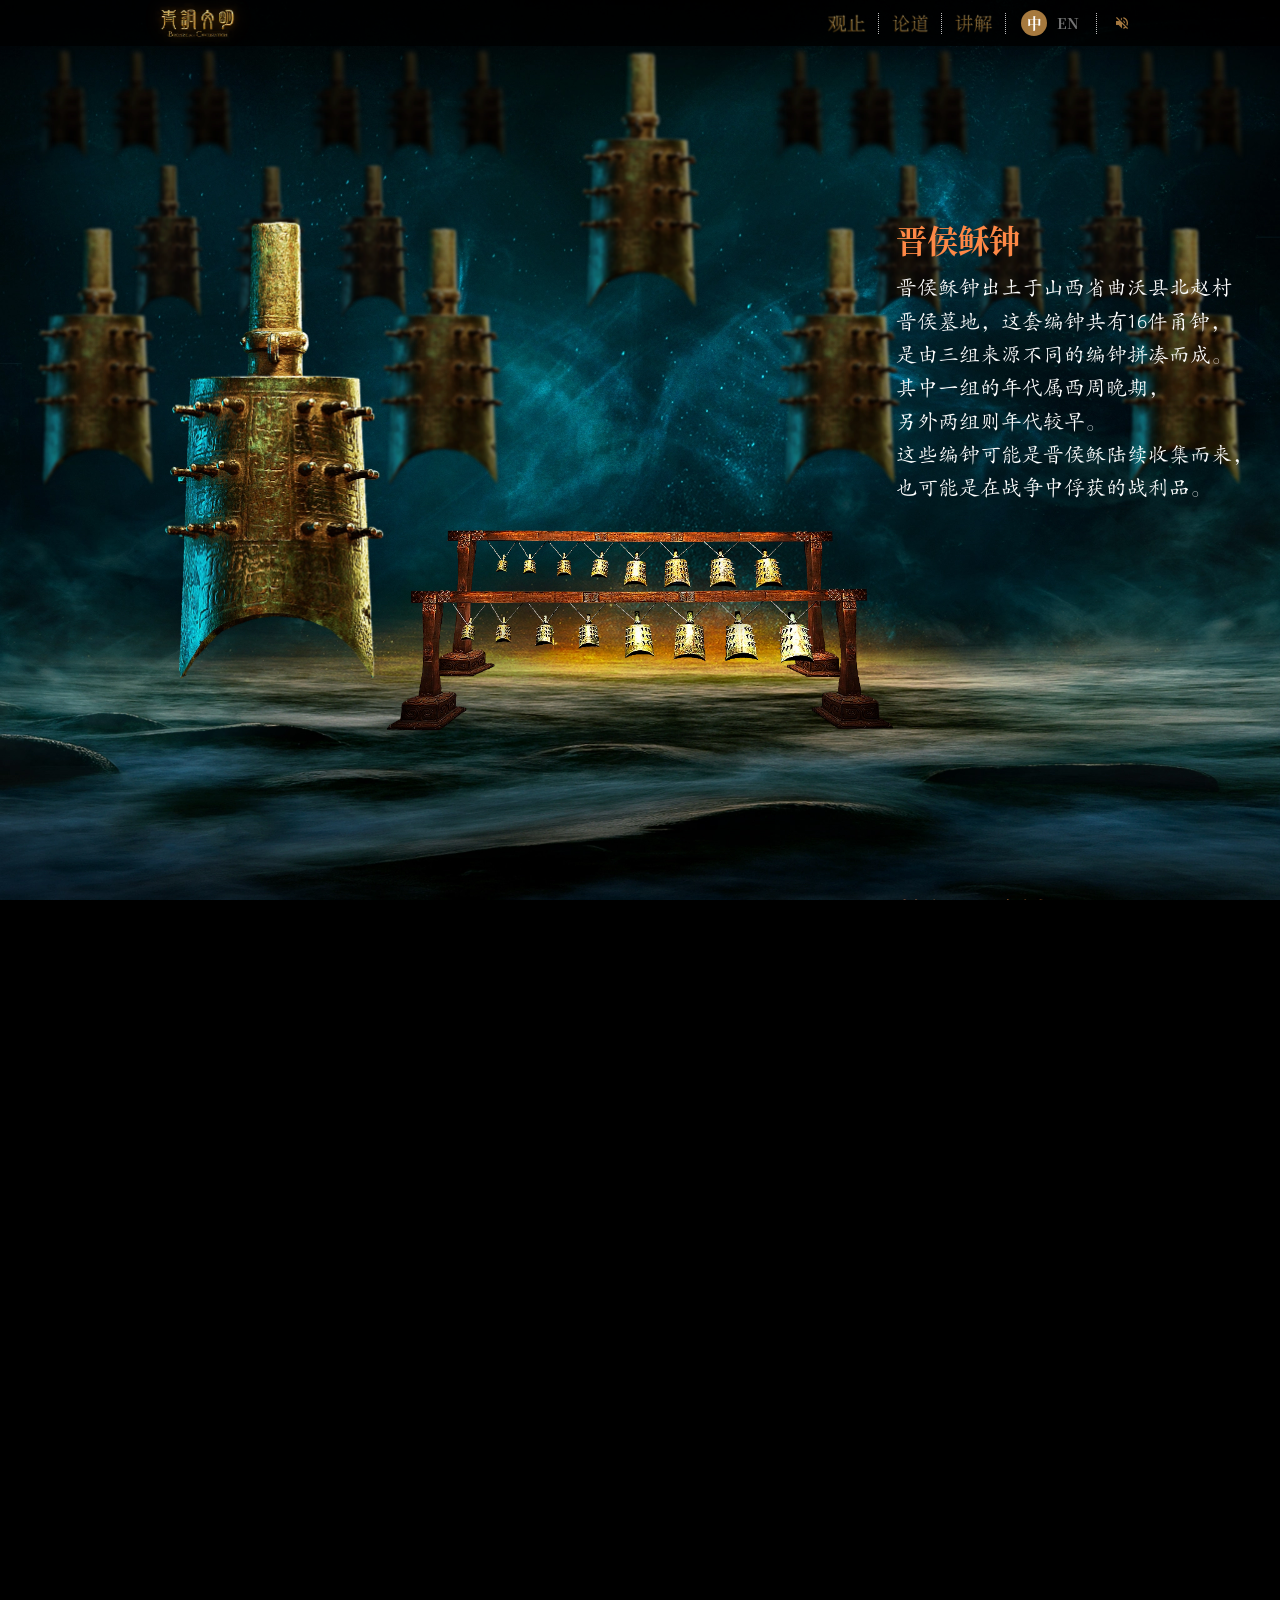
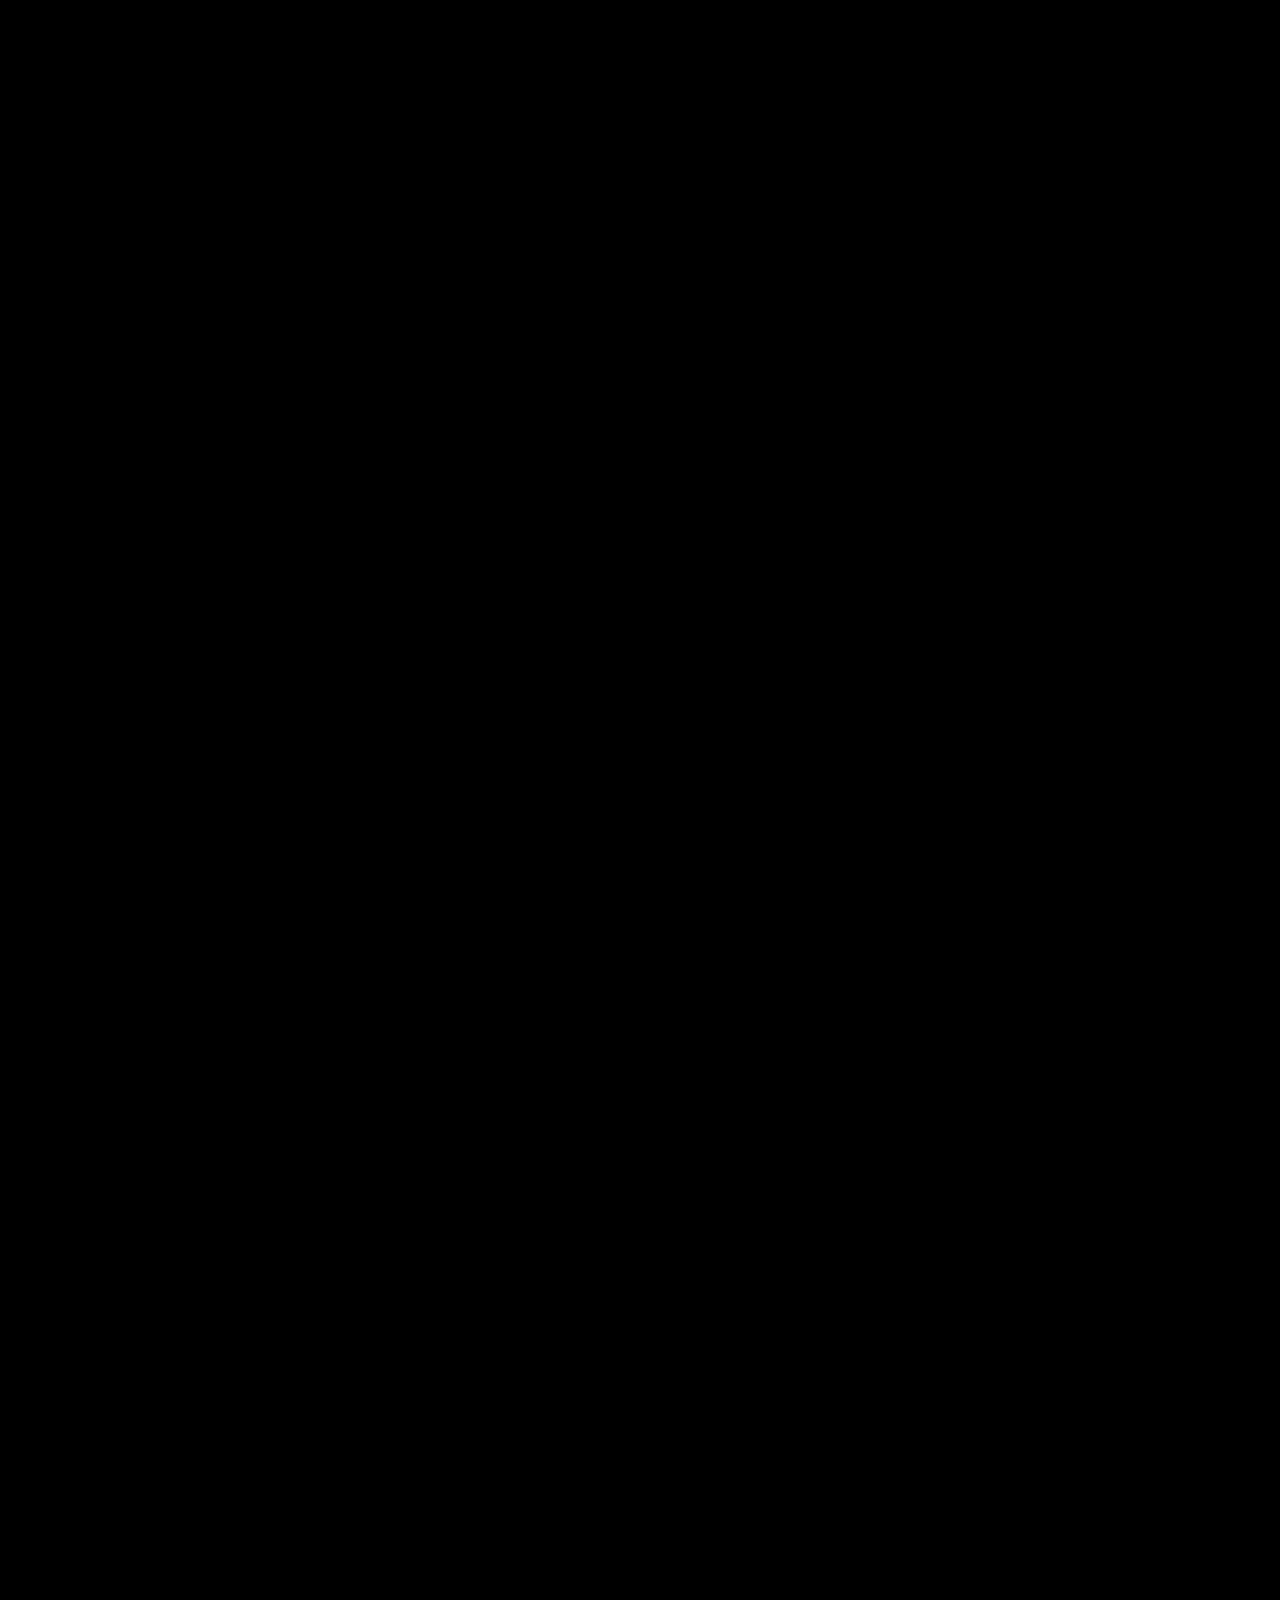
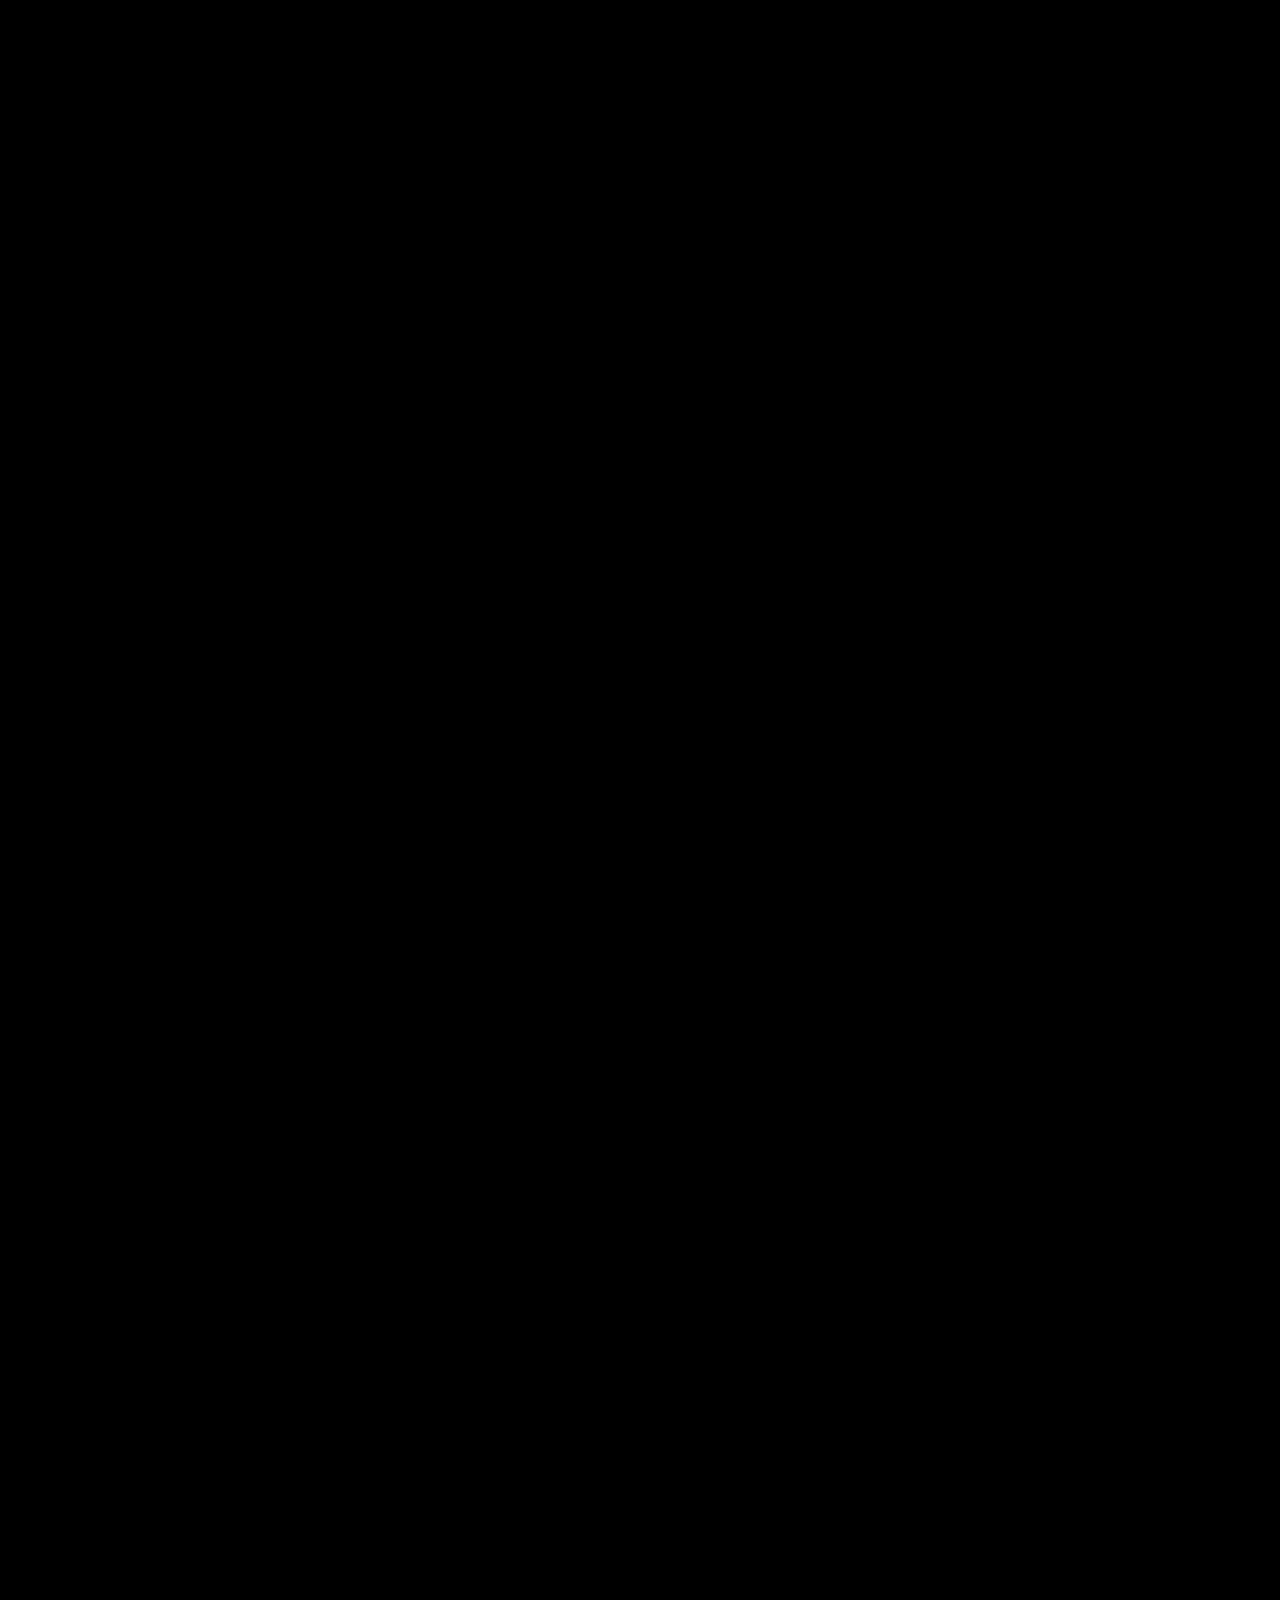
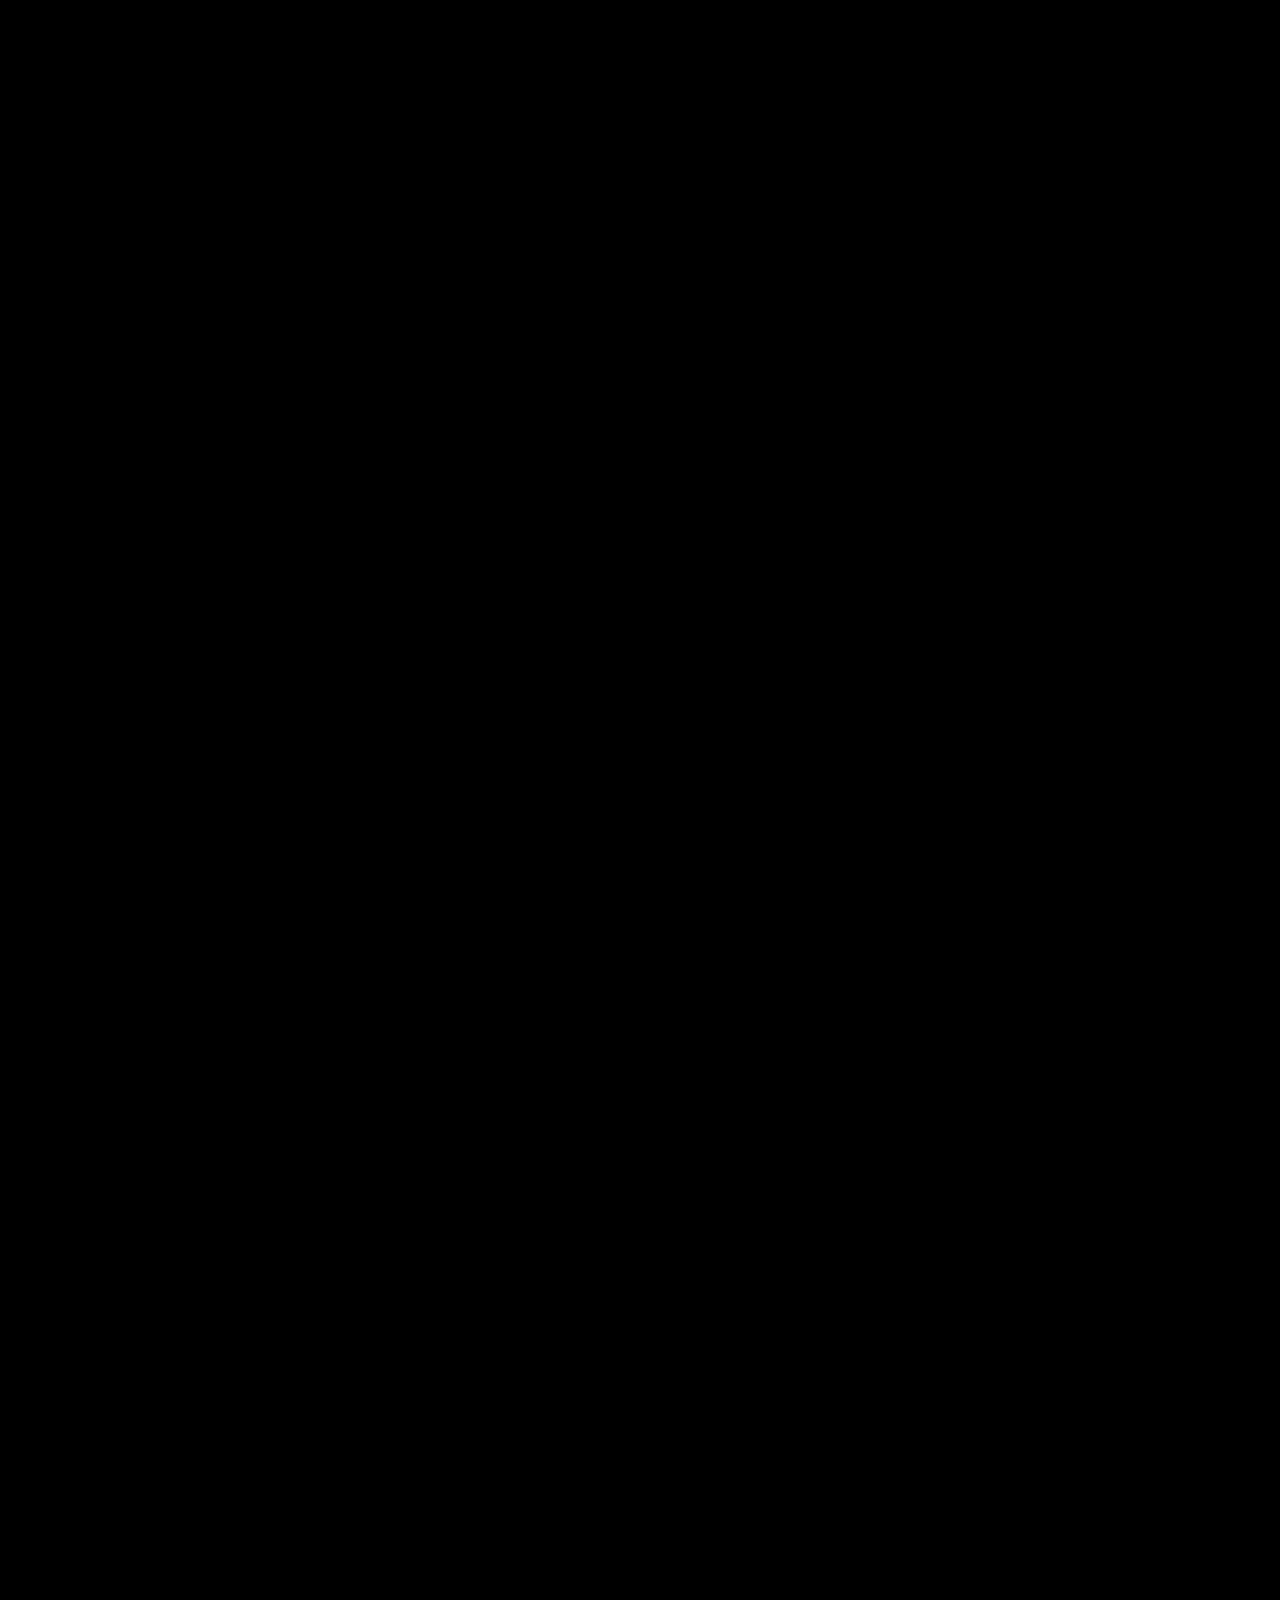
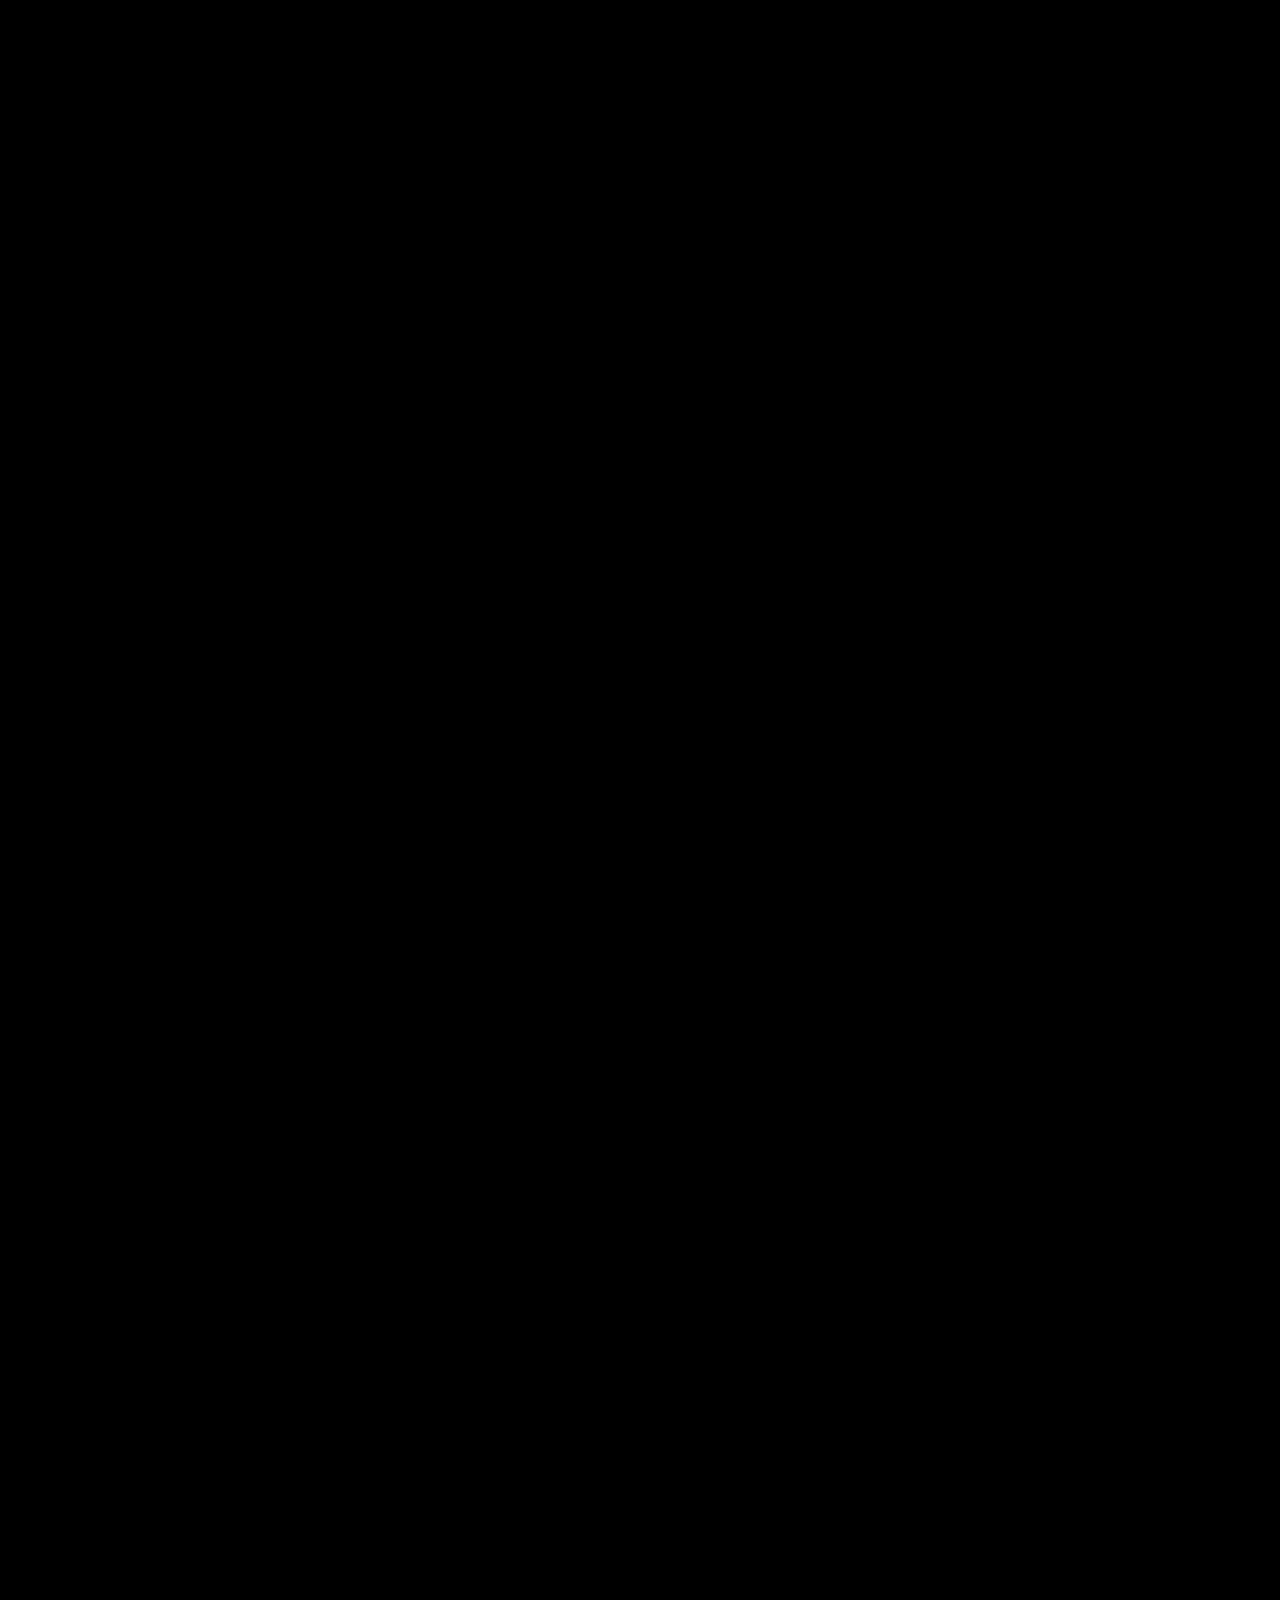
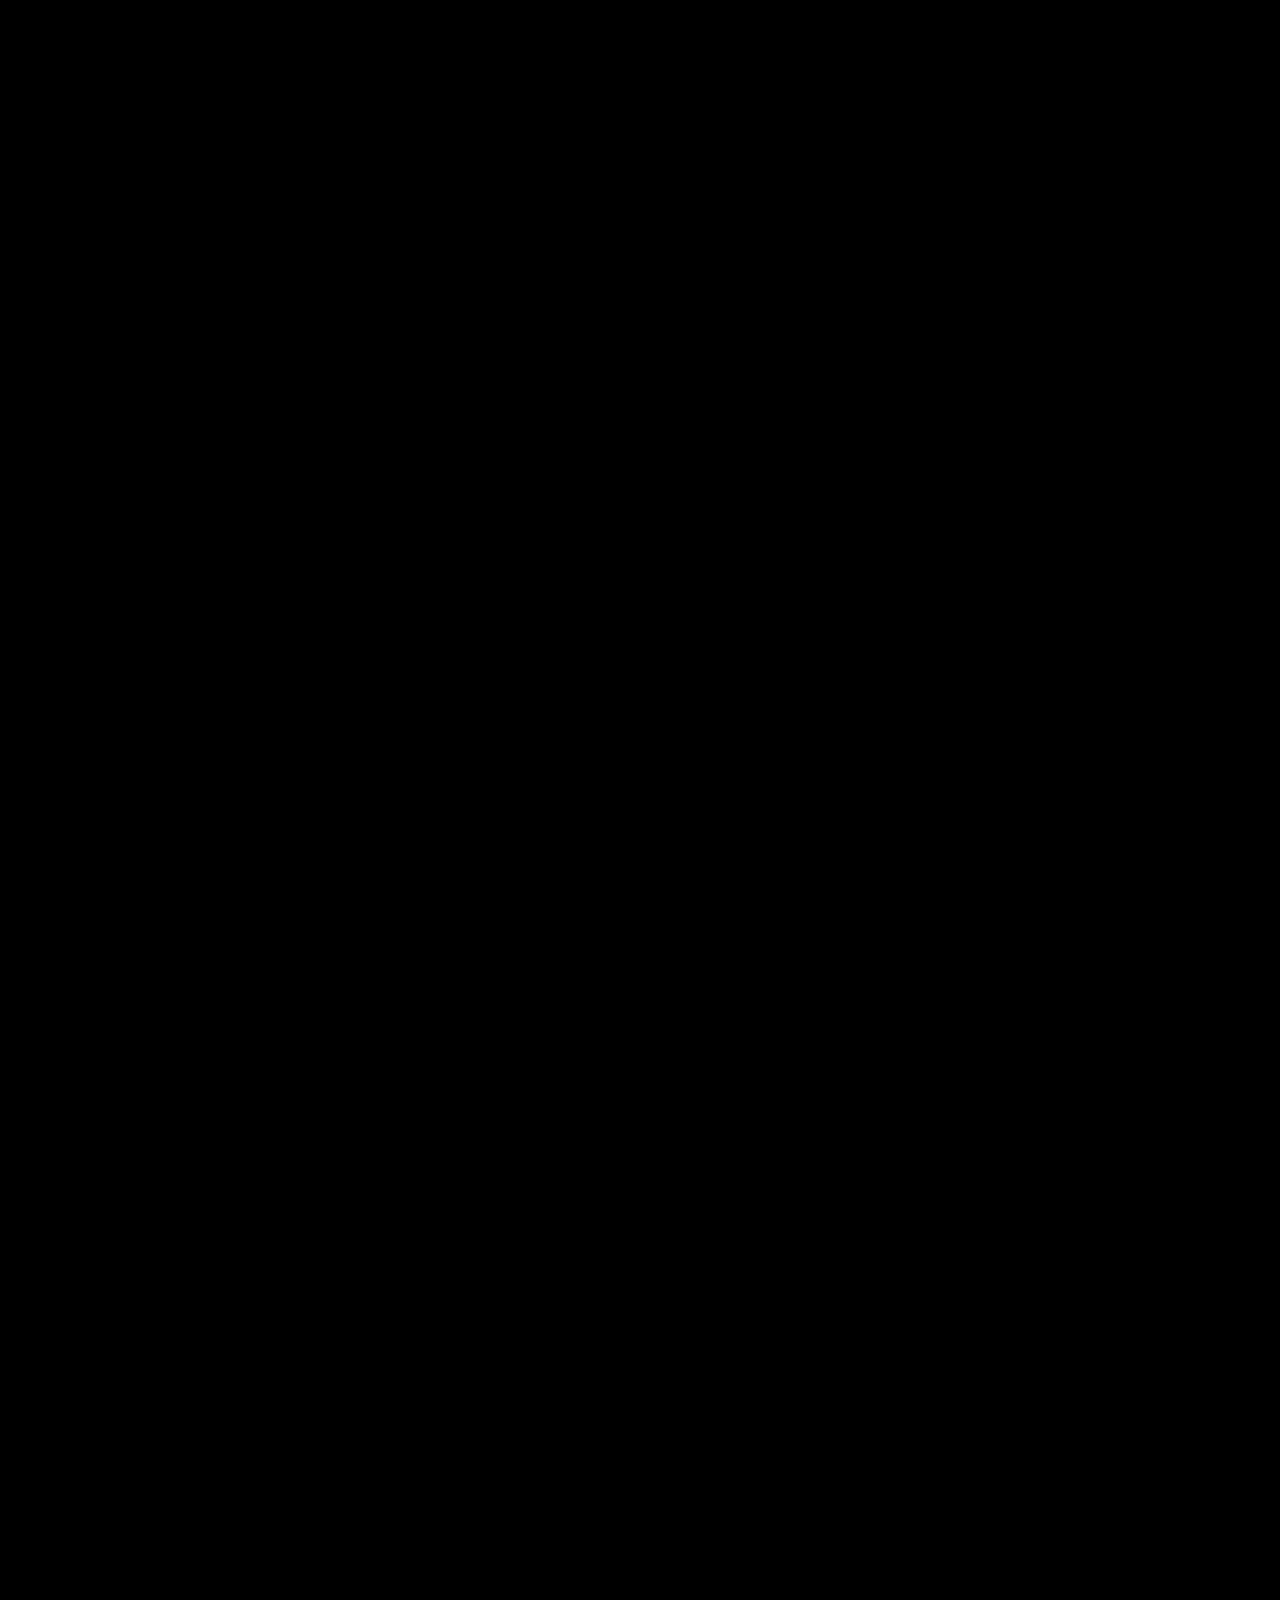
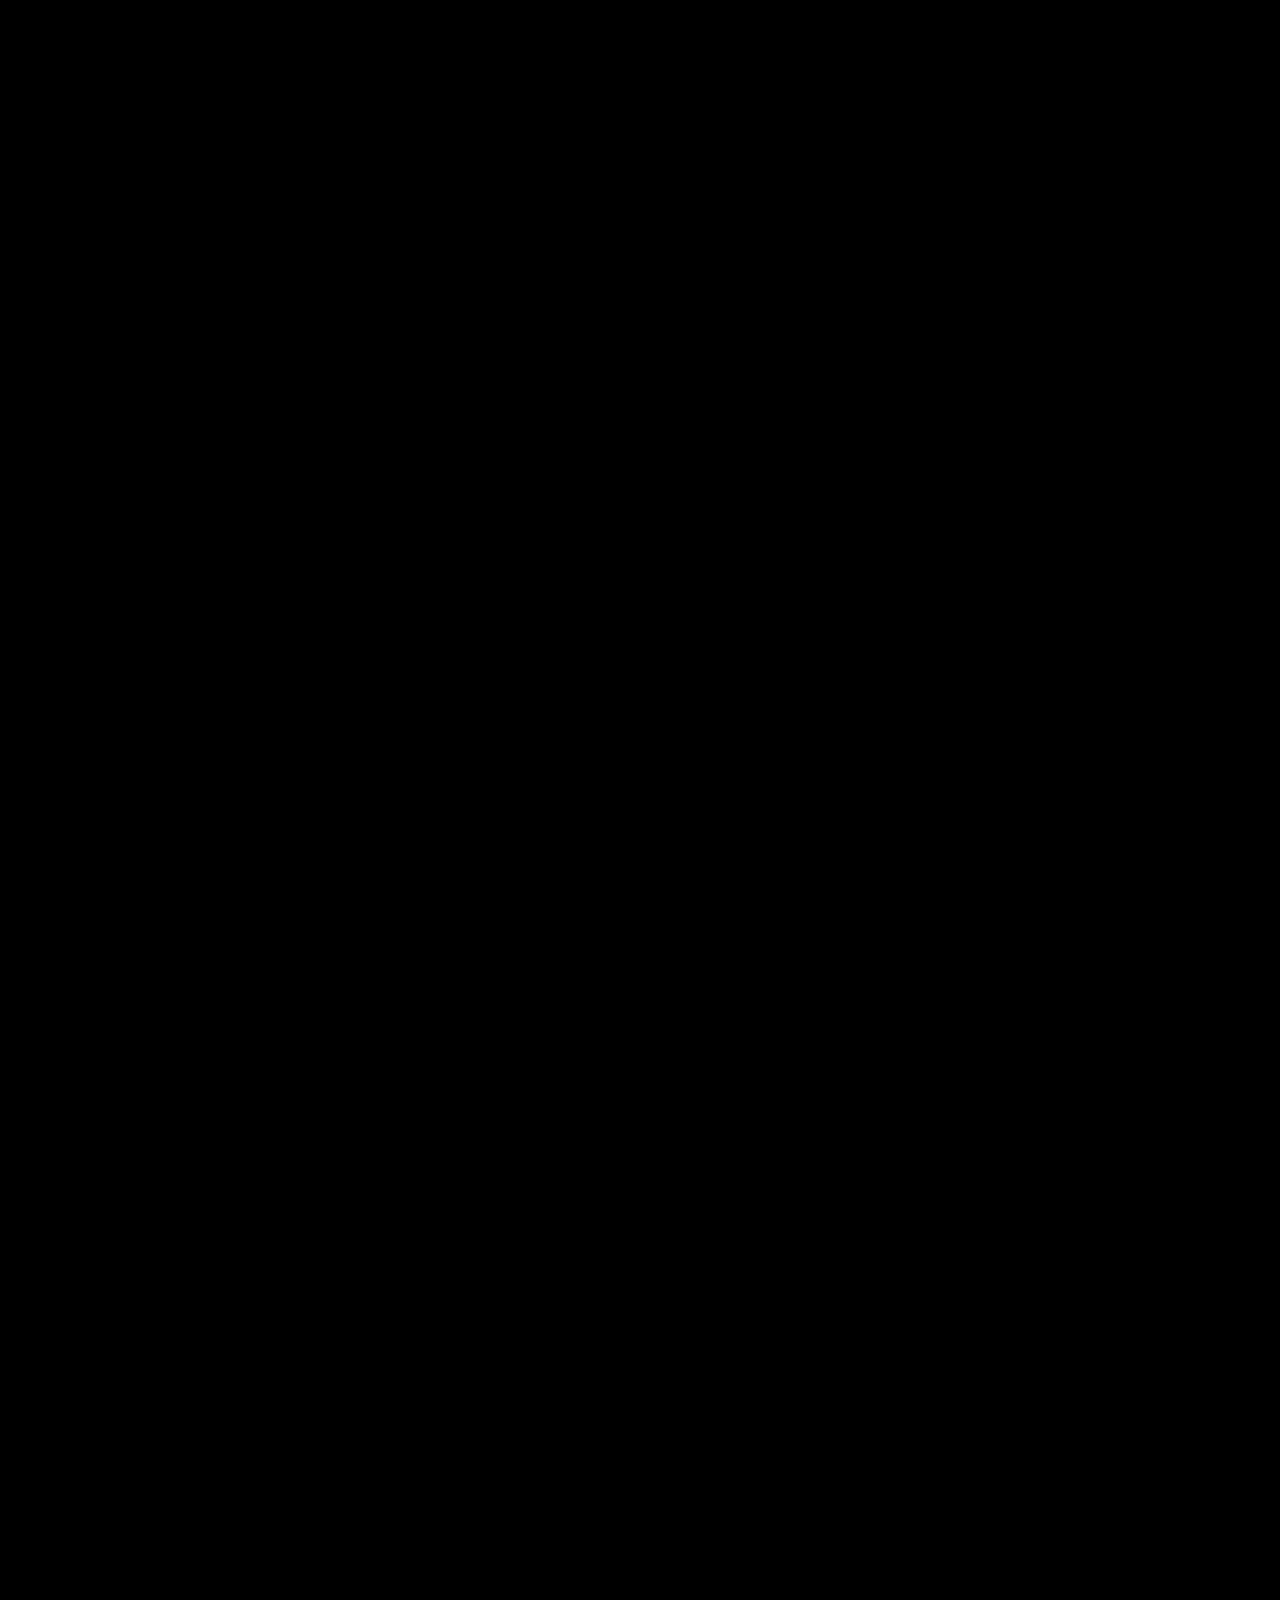
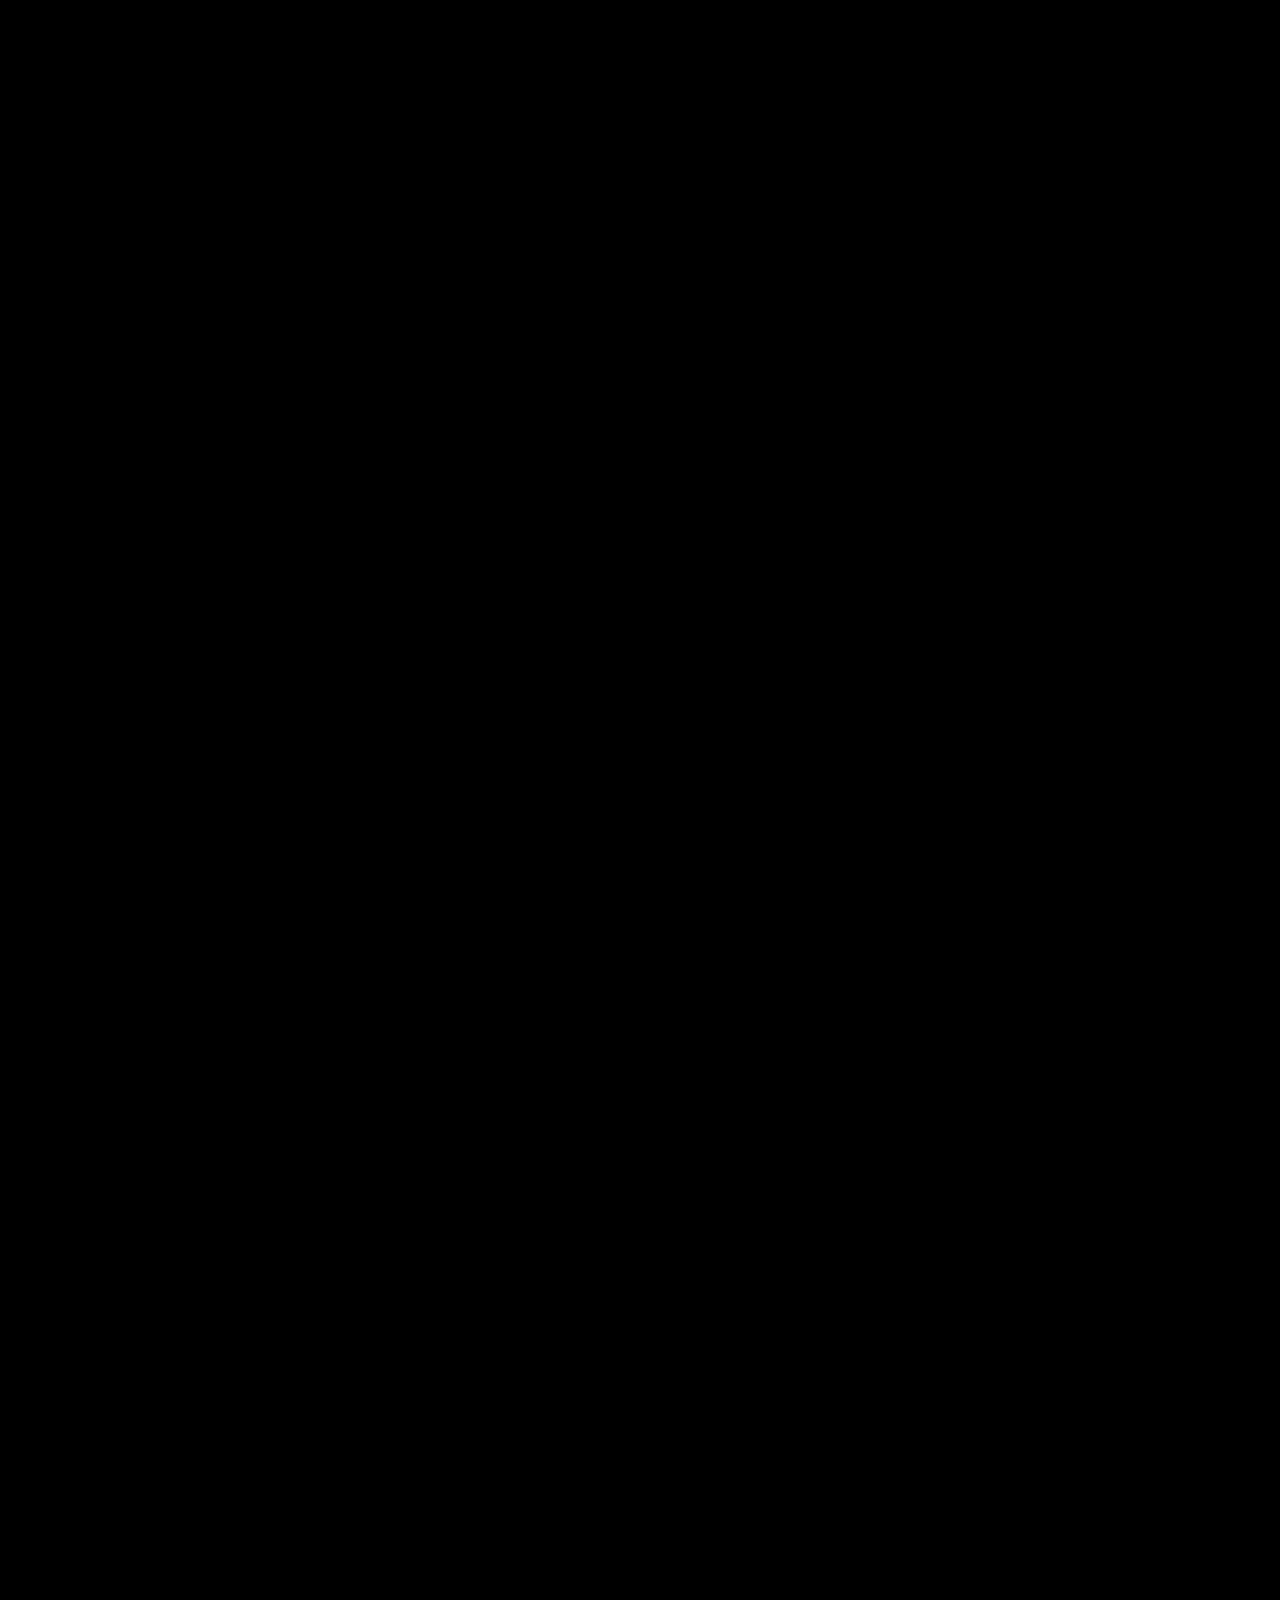
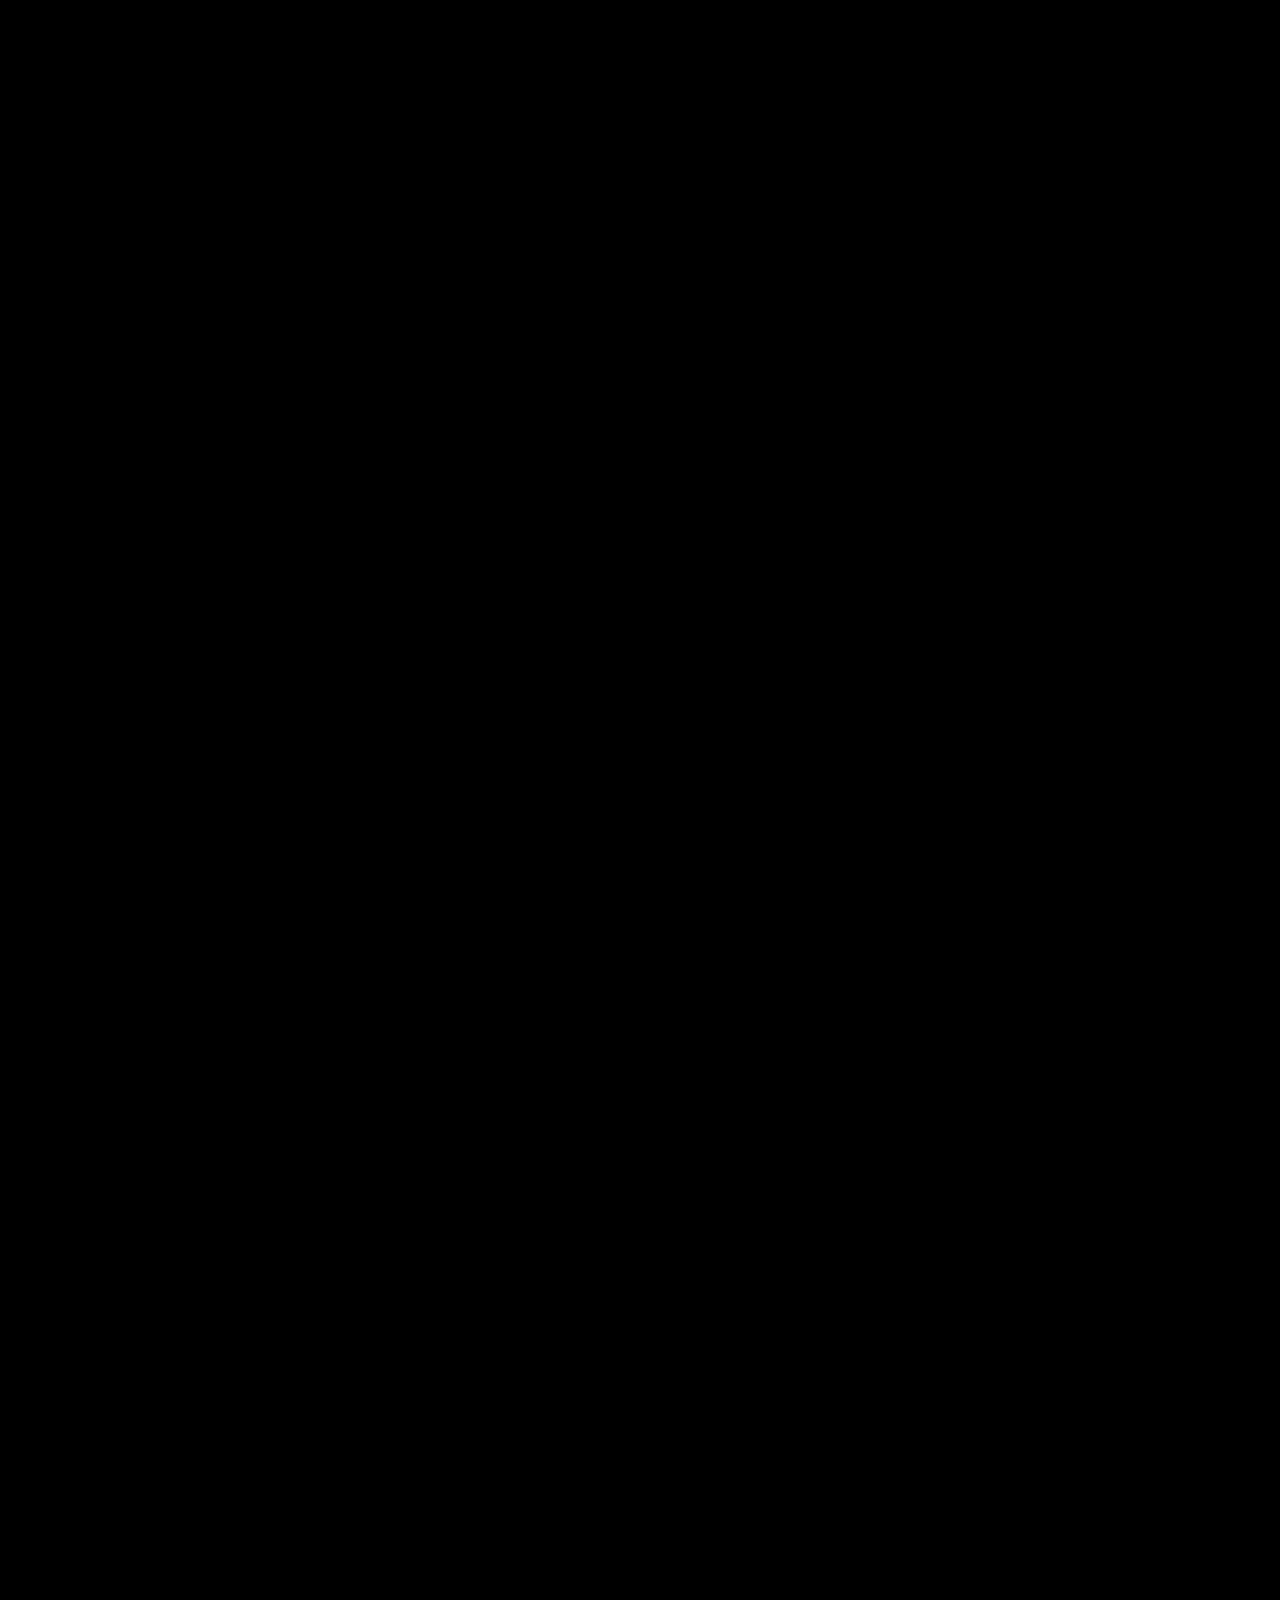
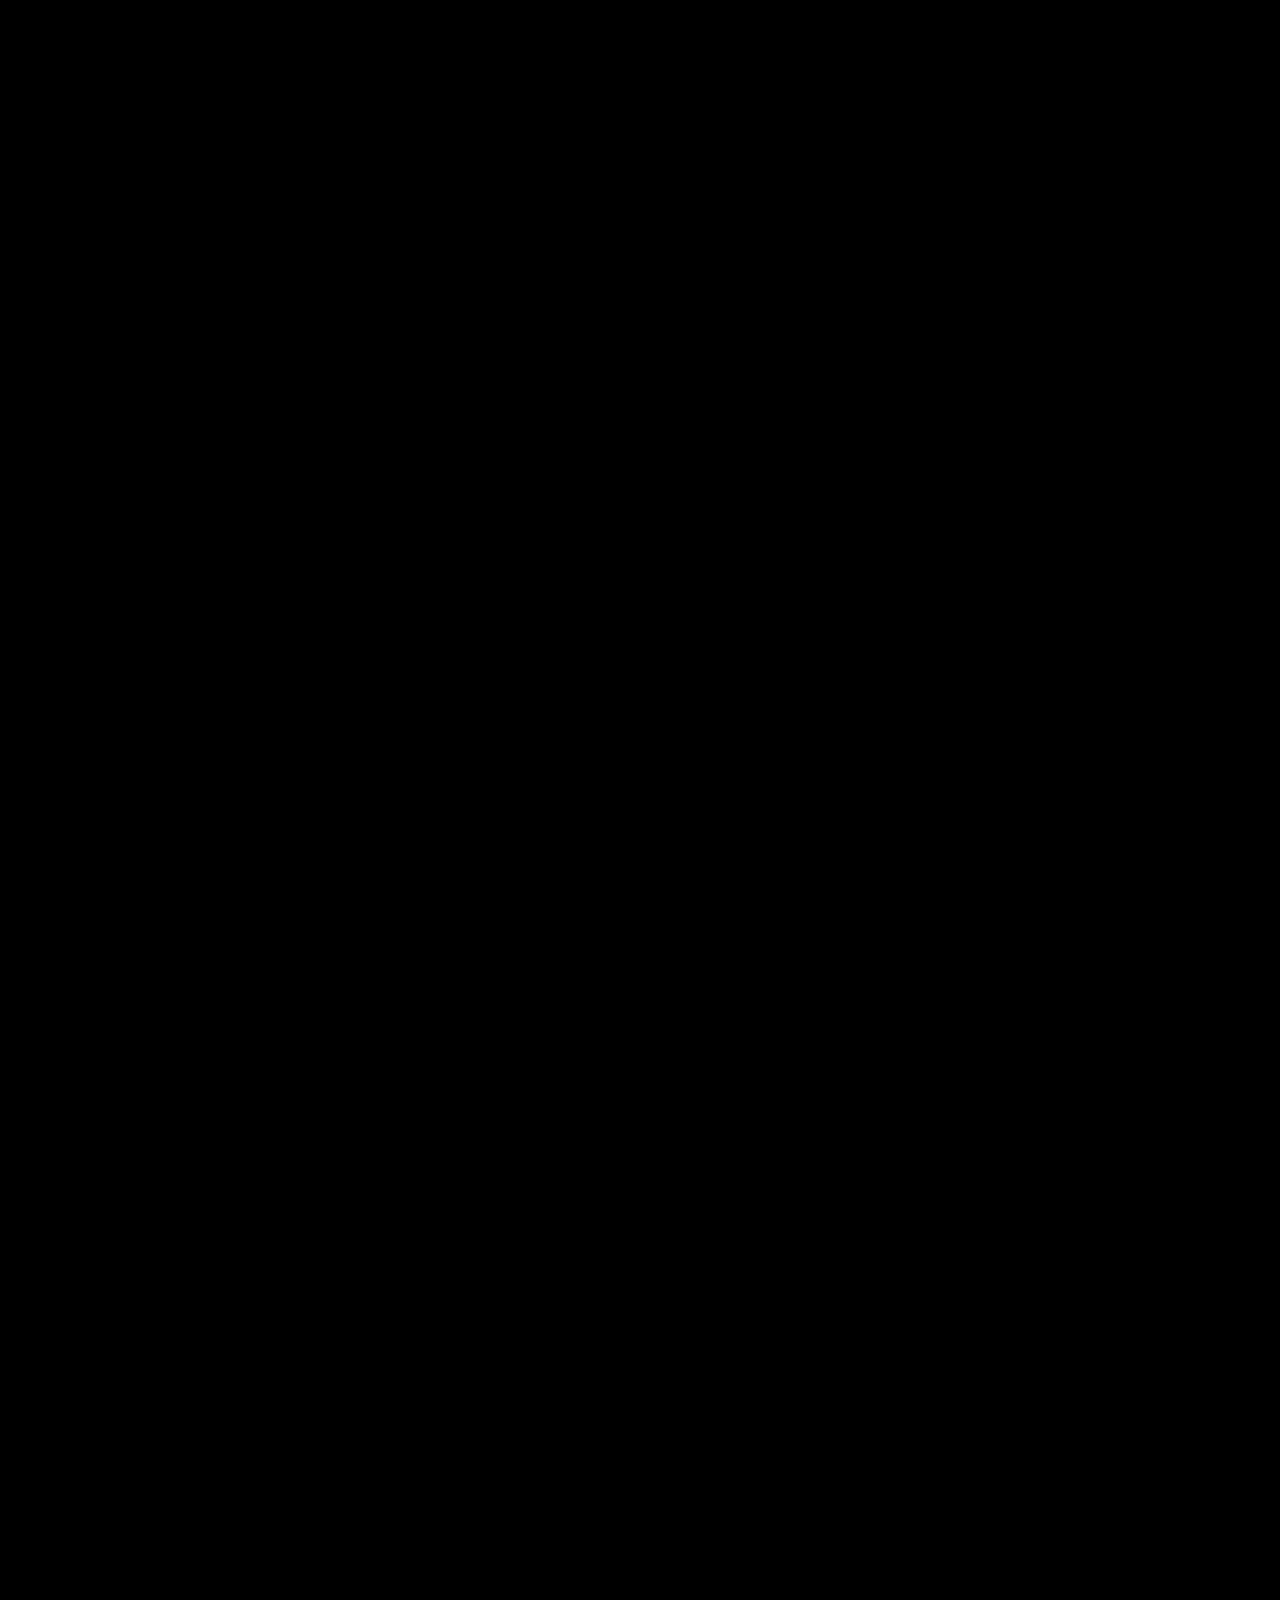
==== commit edfef423: "Publish three-subject interaction scope" ====
--- a/b/index.html
+++ b/b/index.html
@@ -5,7 +5,7 @@
     <meta name="viewport" content="width=device-width, initial-scale=1.0" />
     <meta name="theme-color" content="#080706" />
     <title>礼乐之邦 · 编钟与乐悬</title>
-    <script type="module" crossorigin src="/b/assets/index-CaJRLtOM.js"></script>
+    <script type="module" crossorigin src="/b/assets/index-CvCE-rmr.js"></script>
     <link rel="stylesheet" crossorigin href="/b/assets/index-CjkHvhDj.css">
   </head>
   <body>
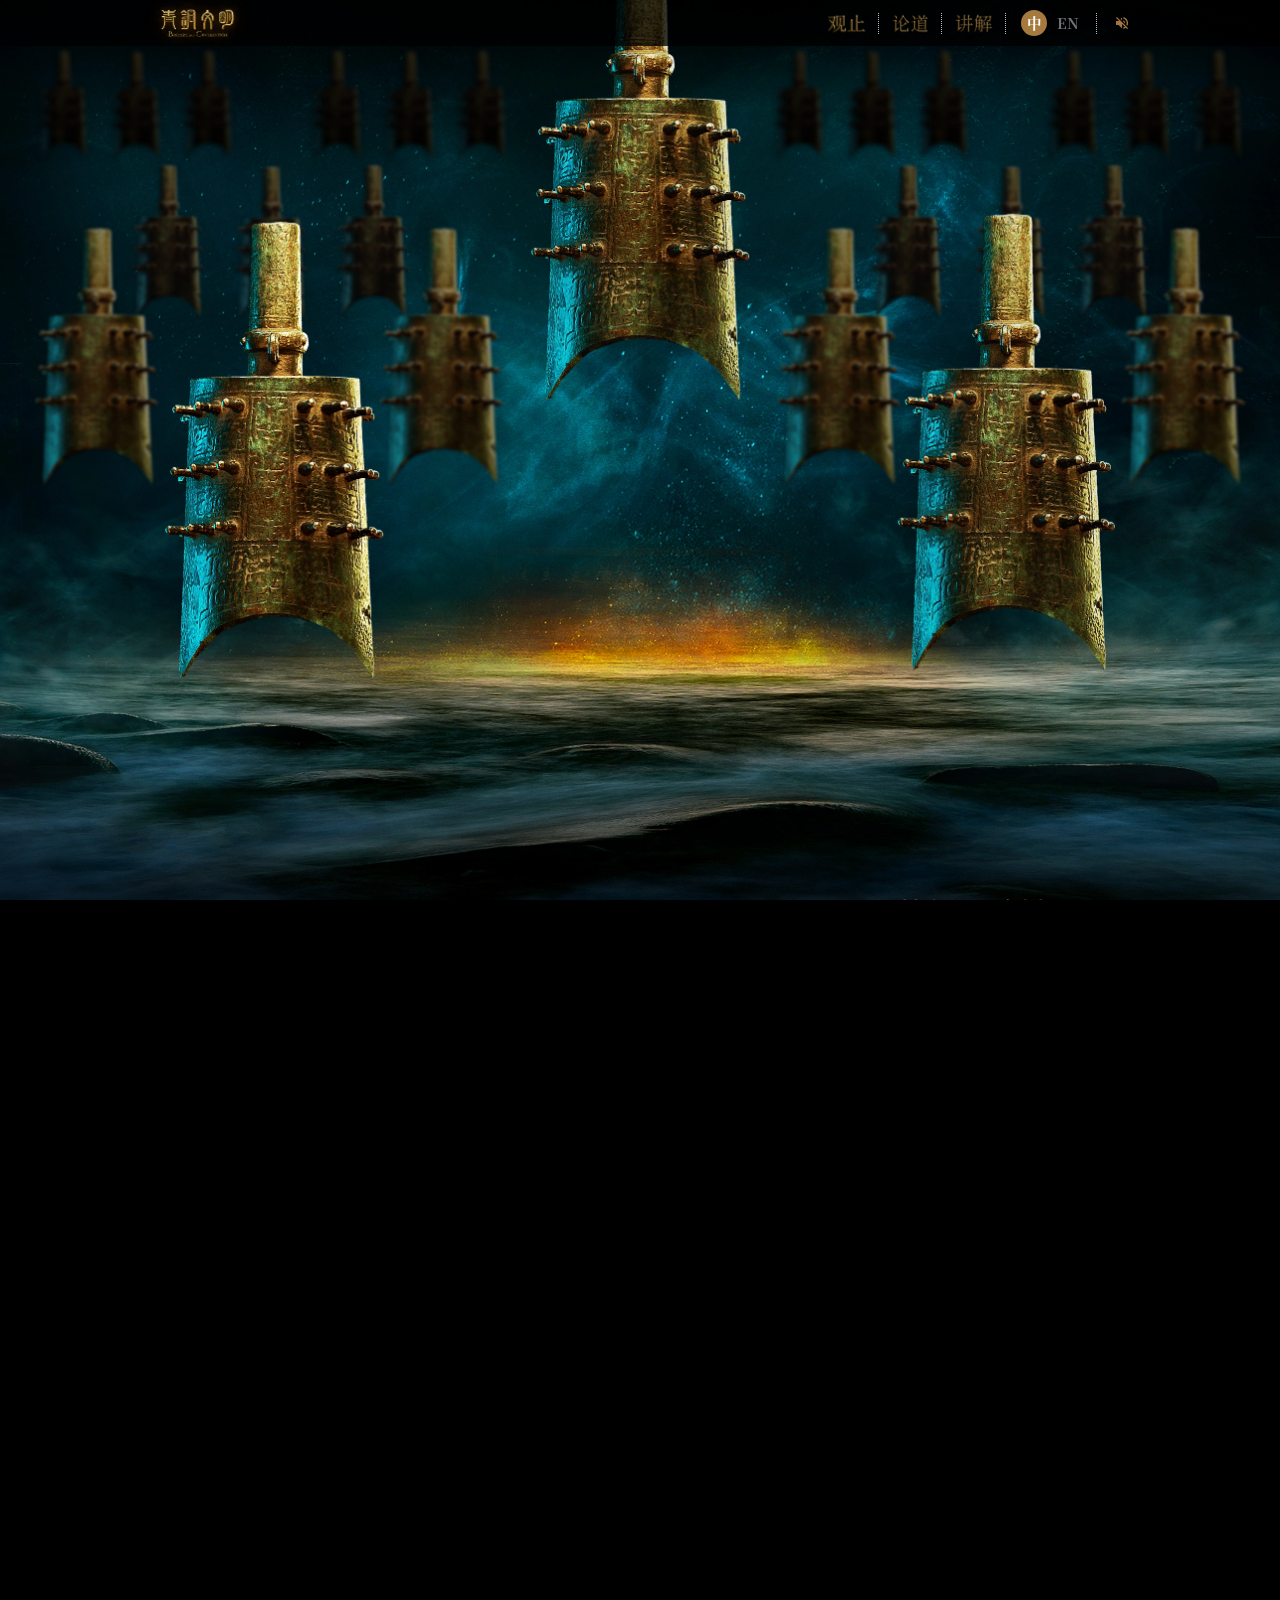
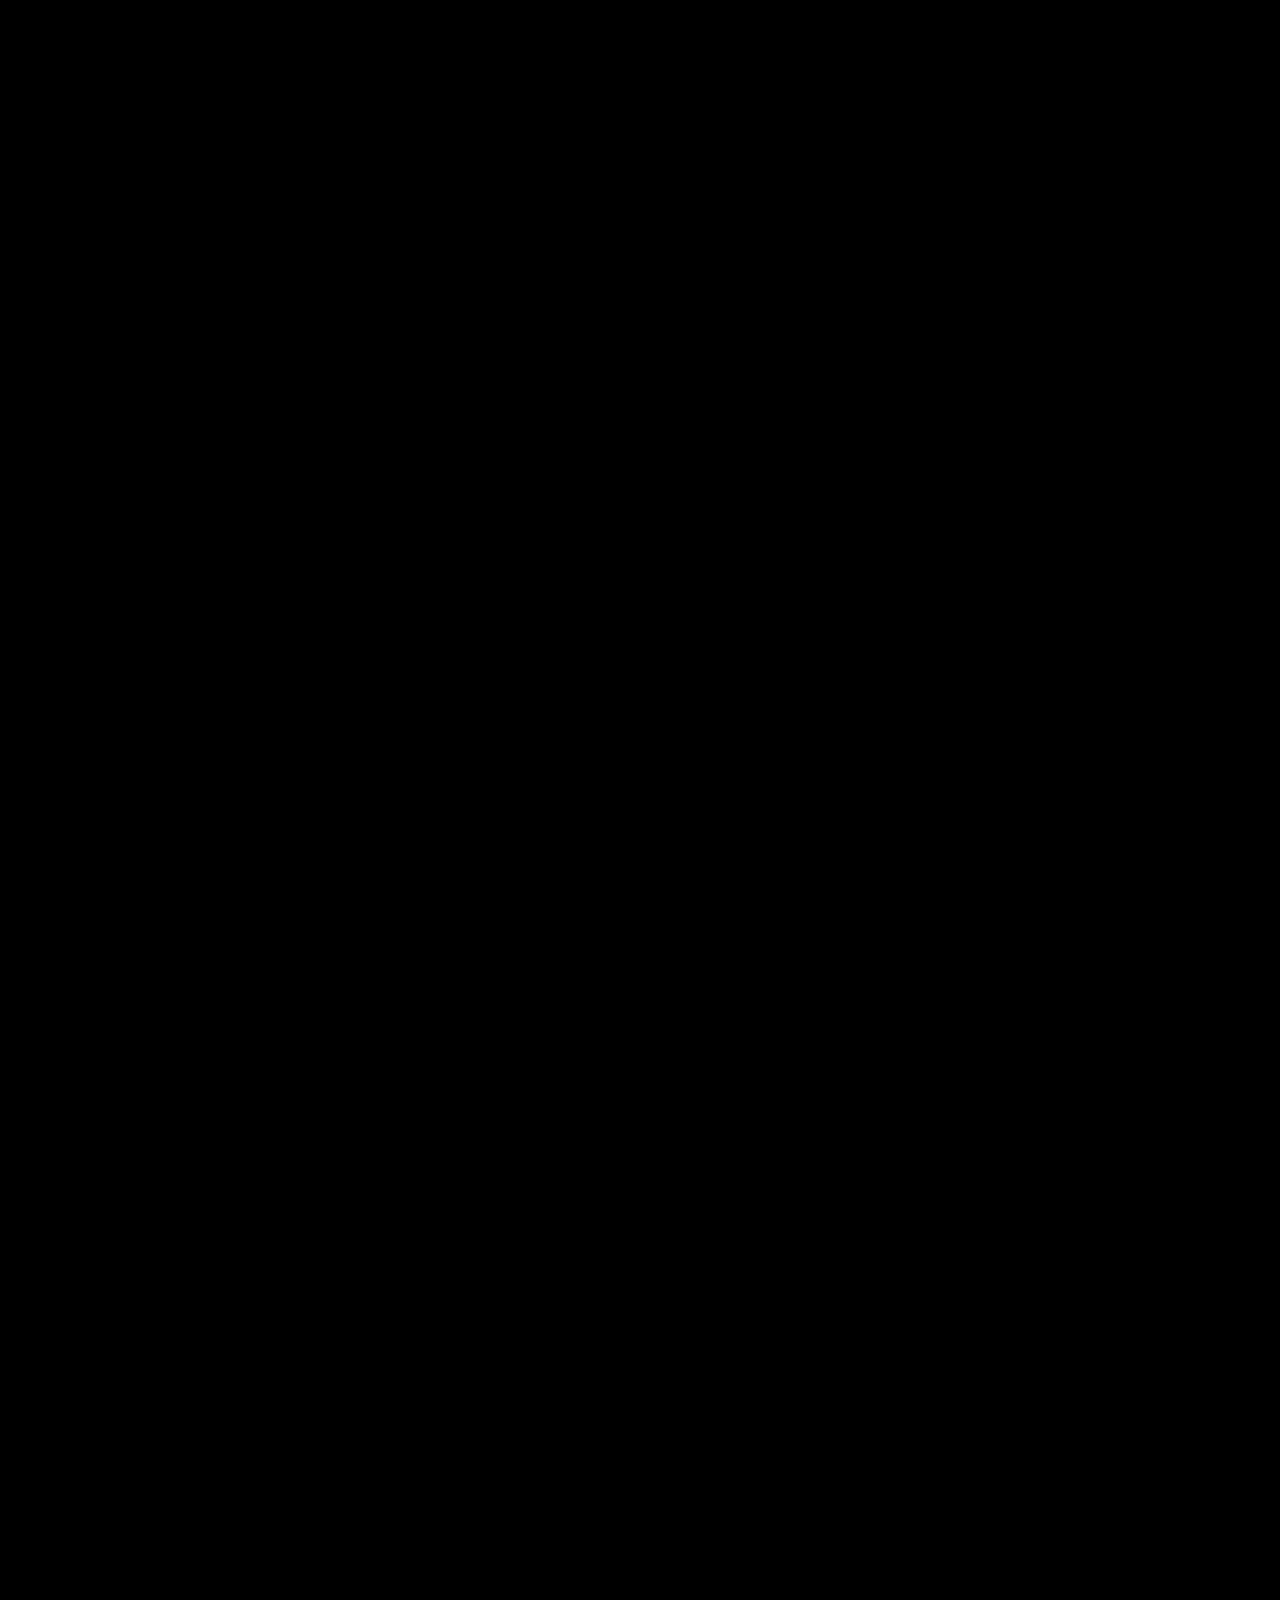
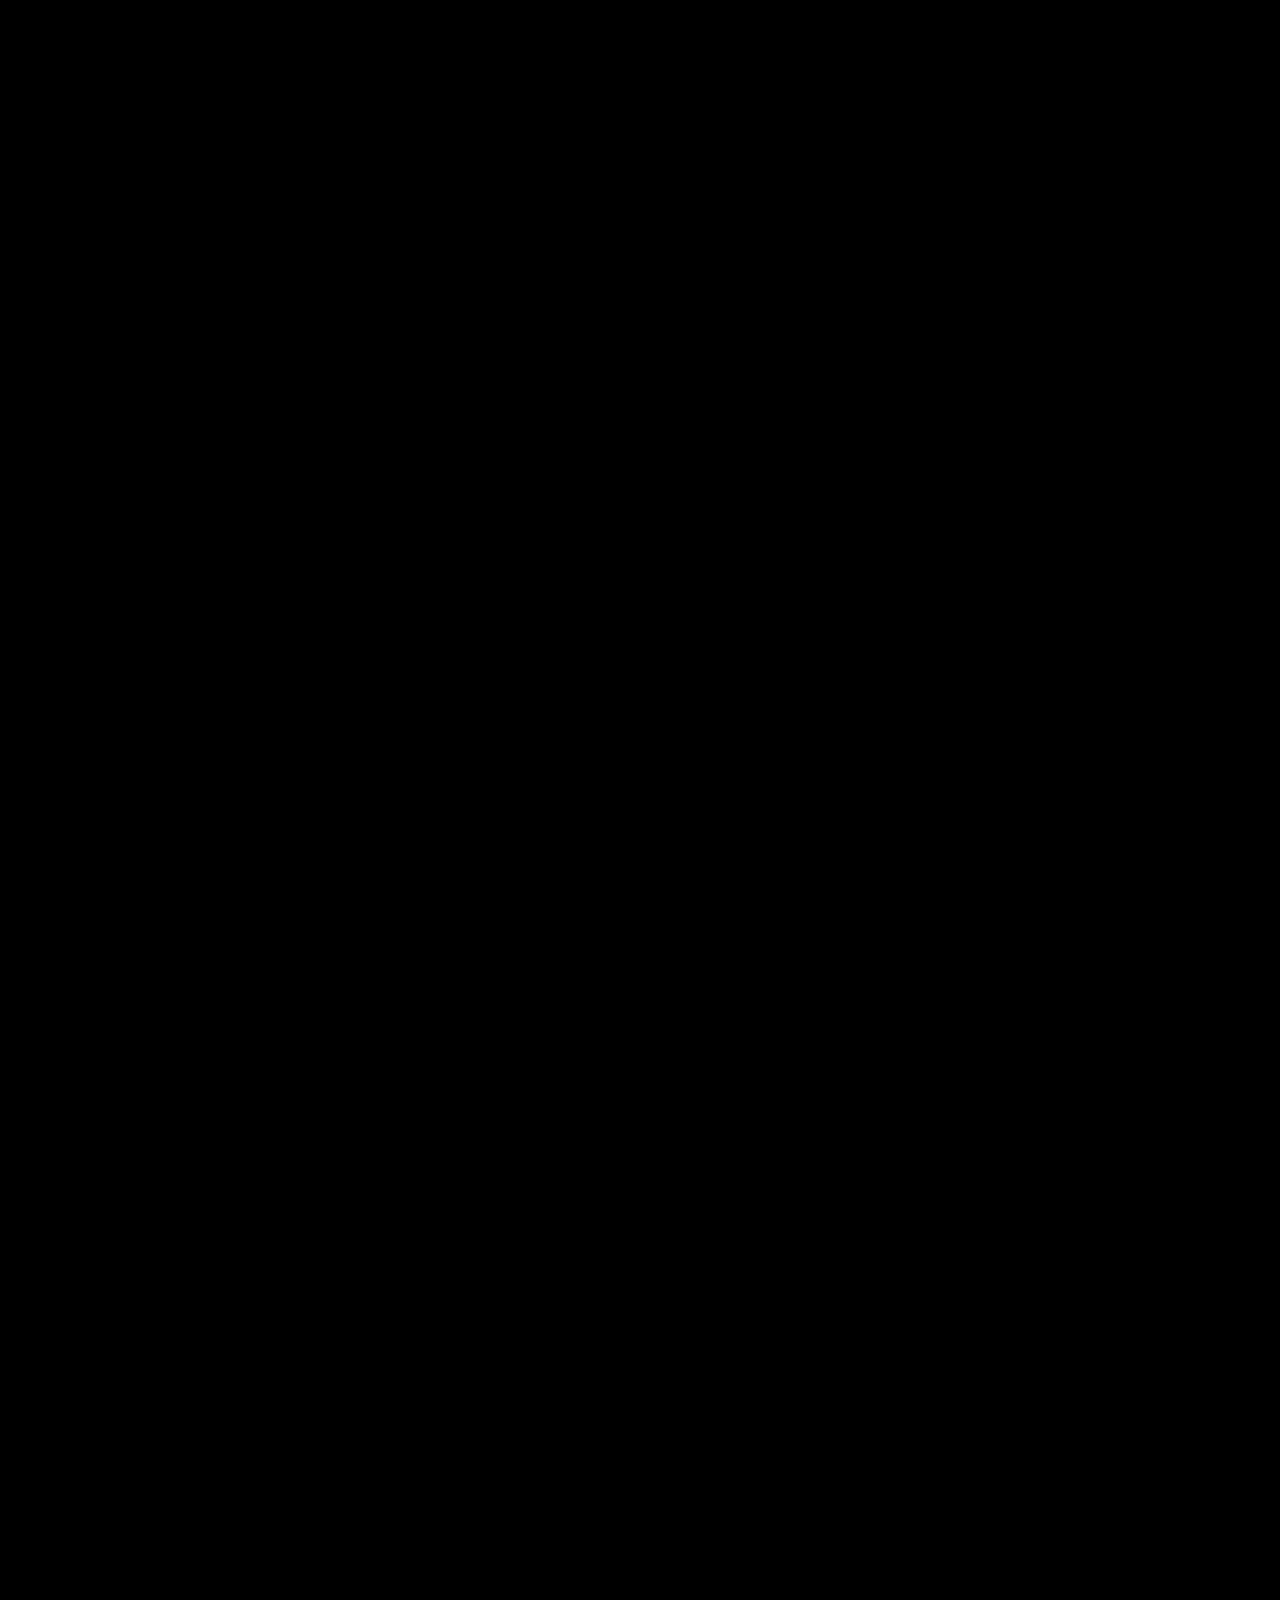
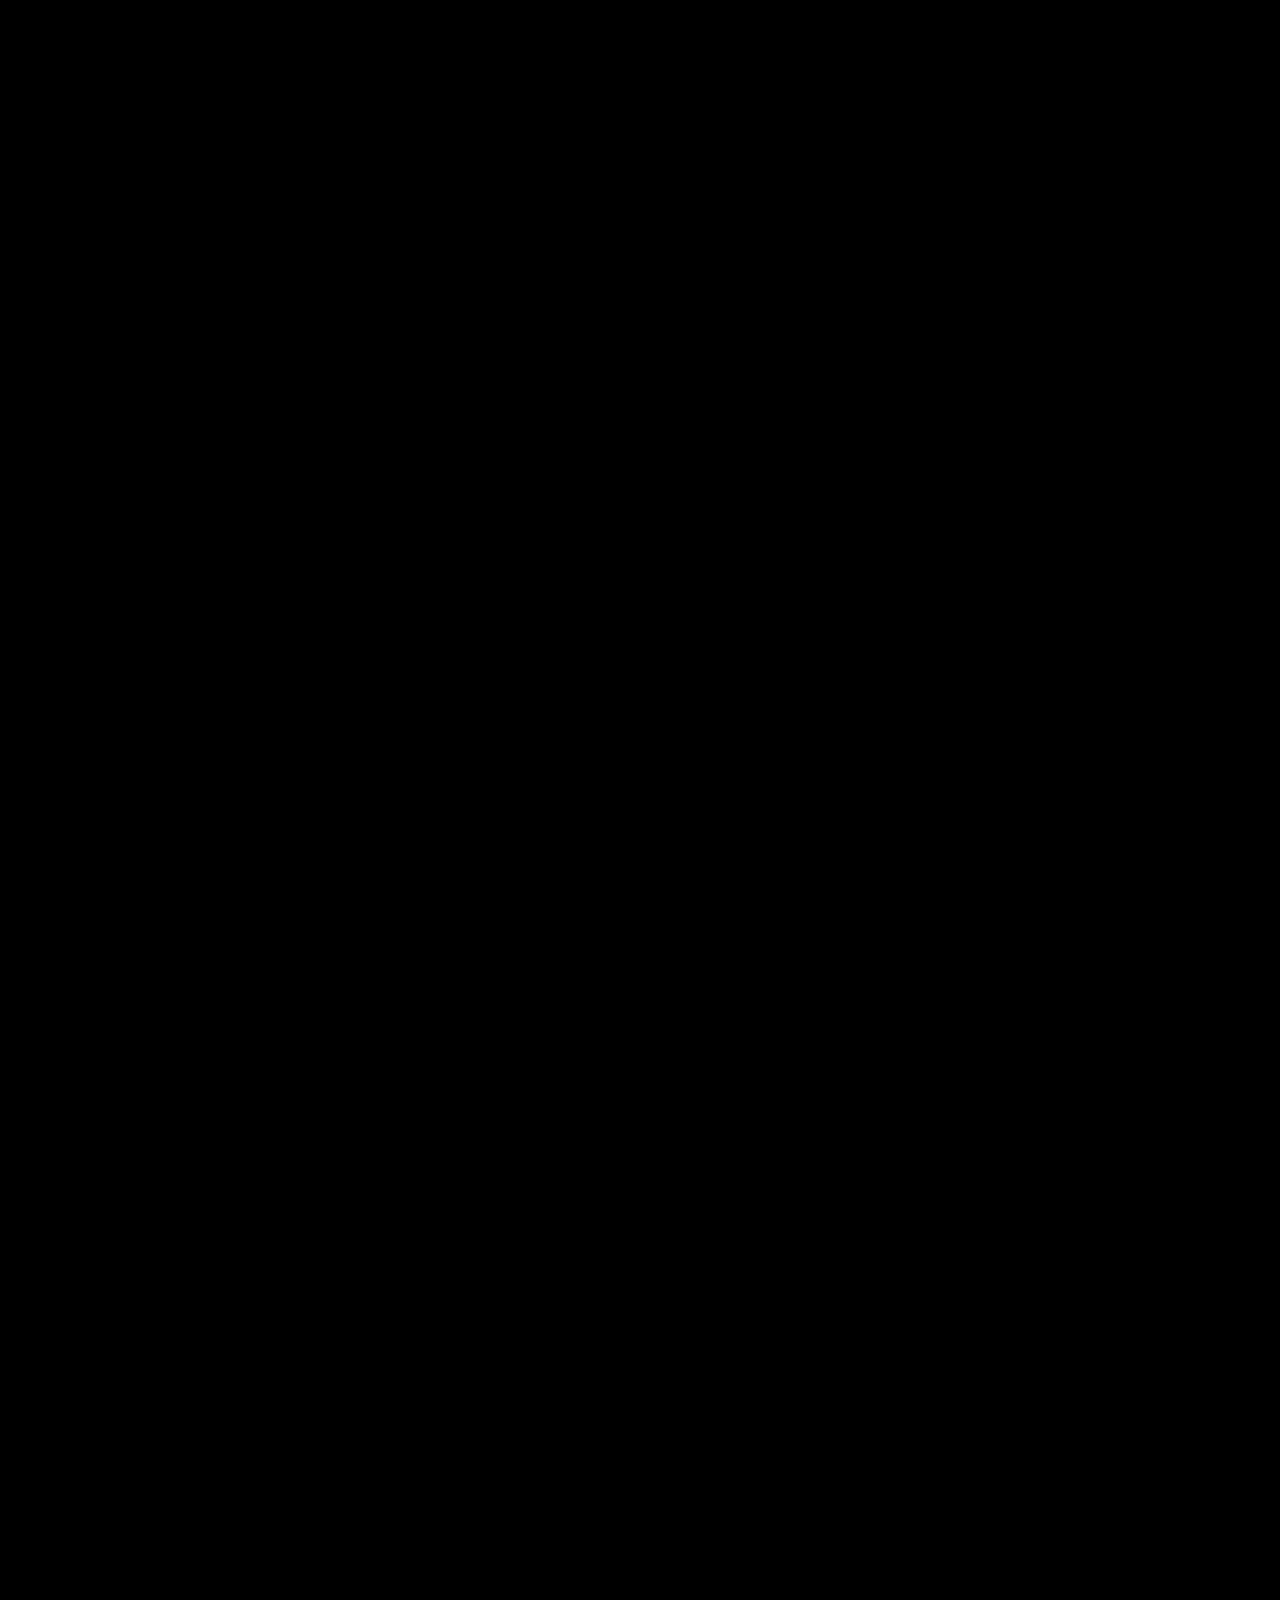
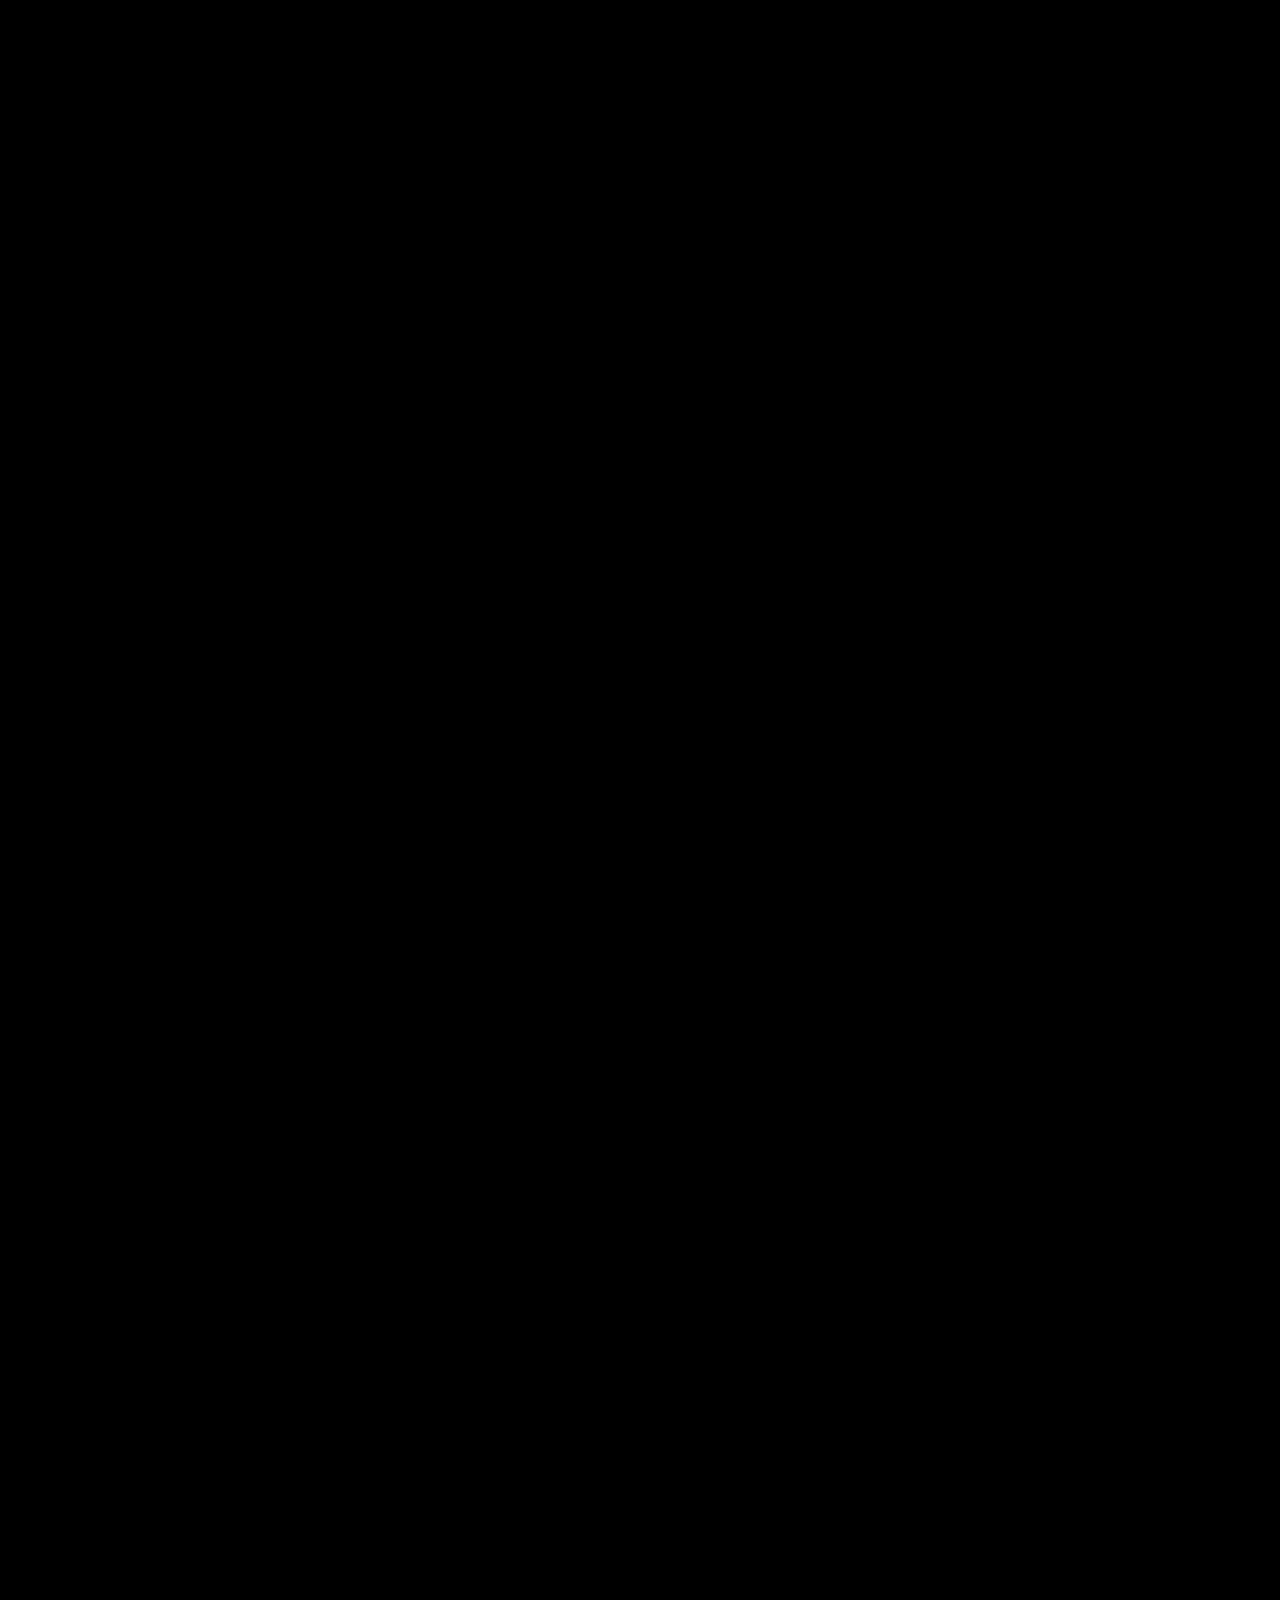
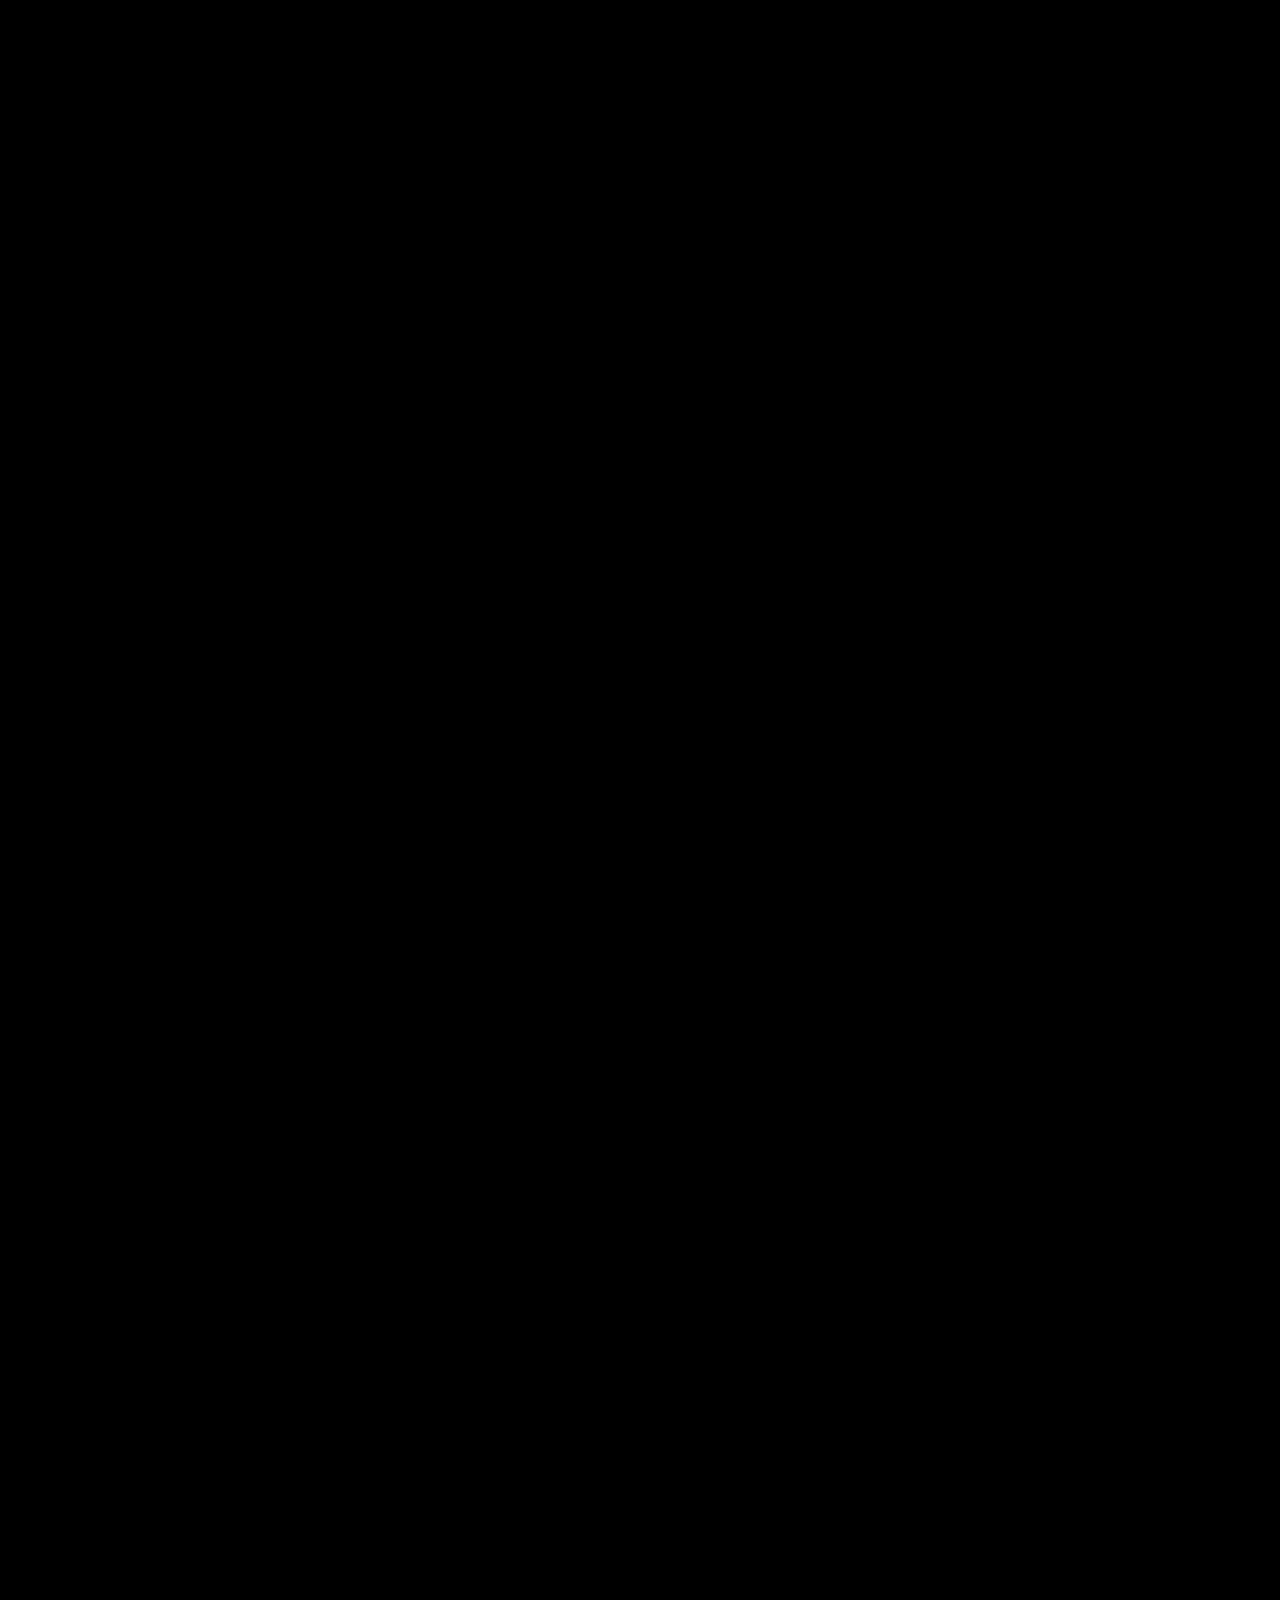
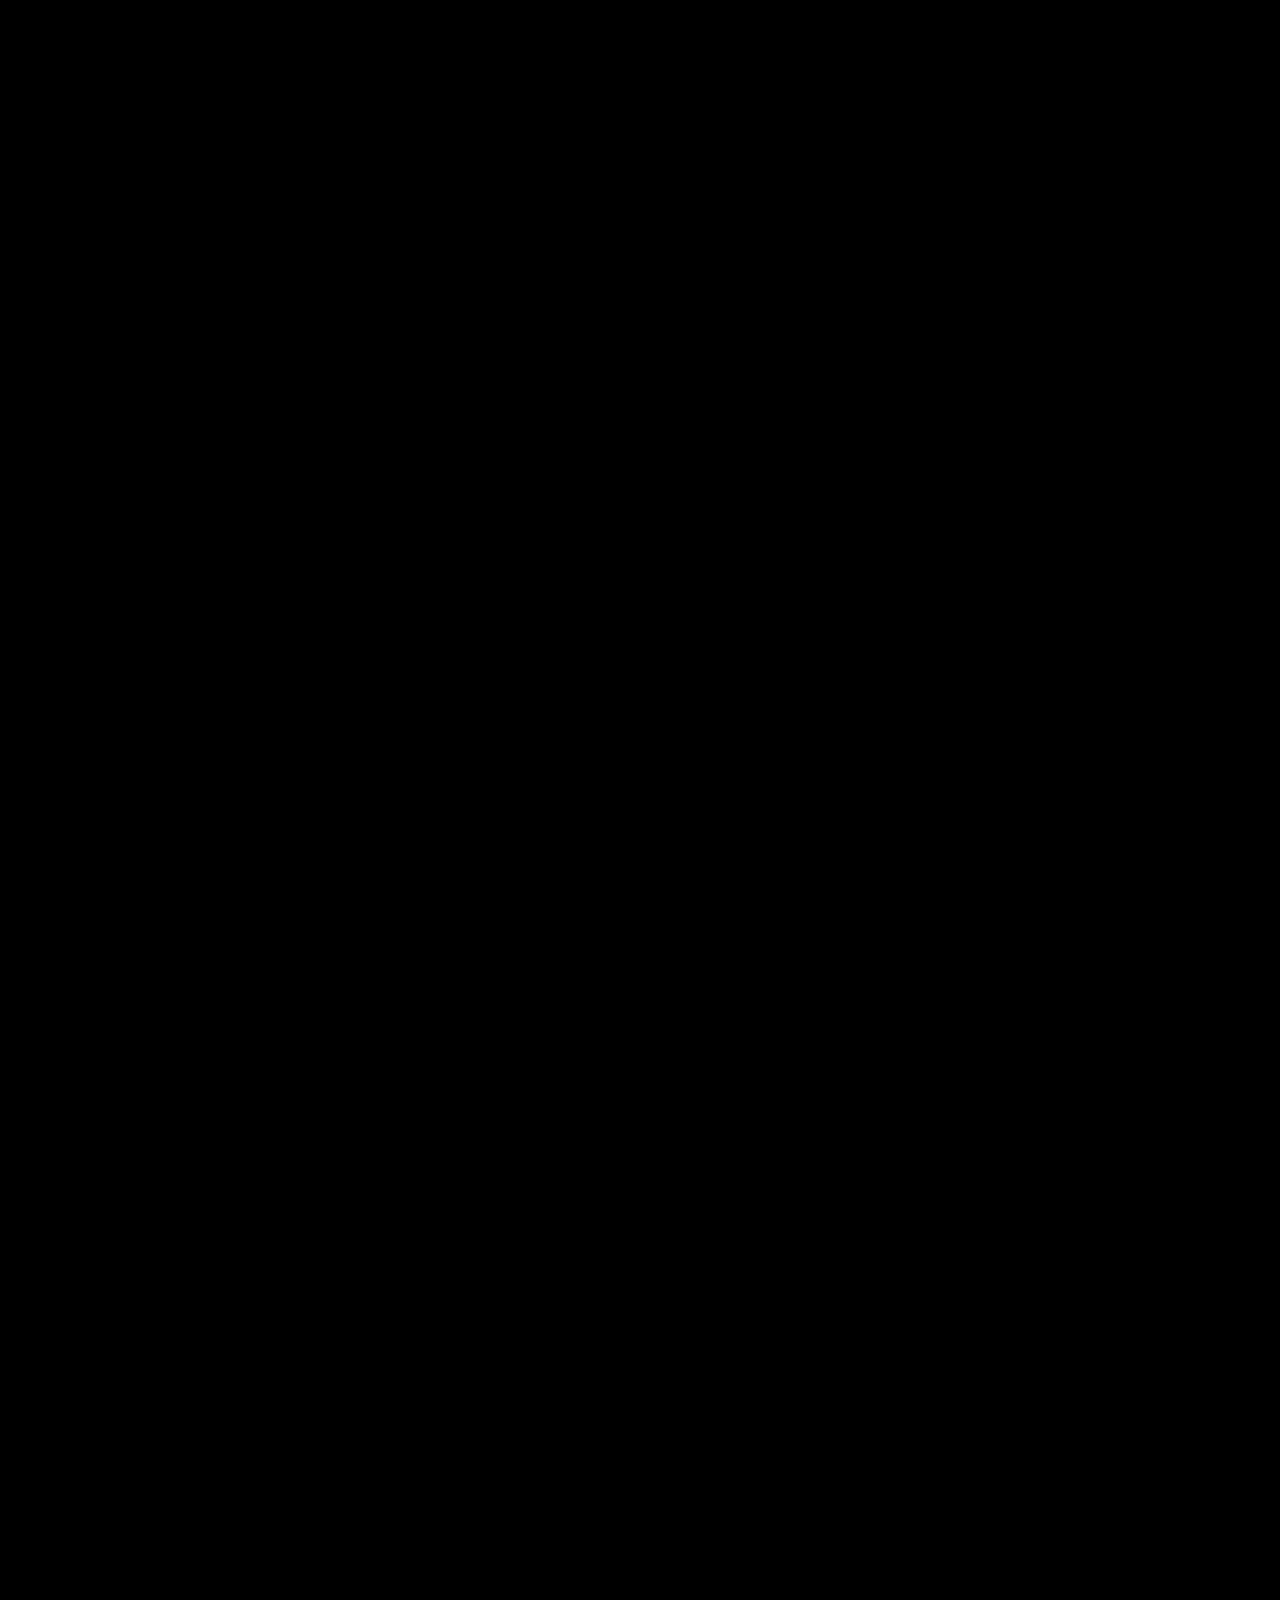
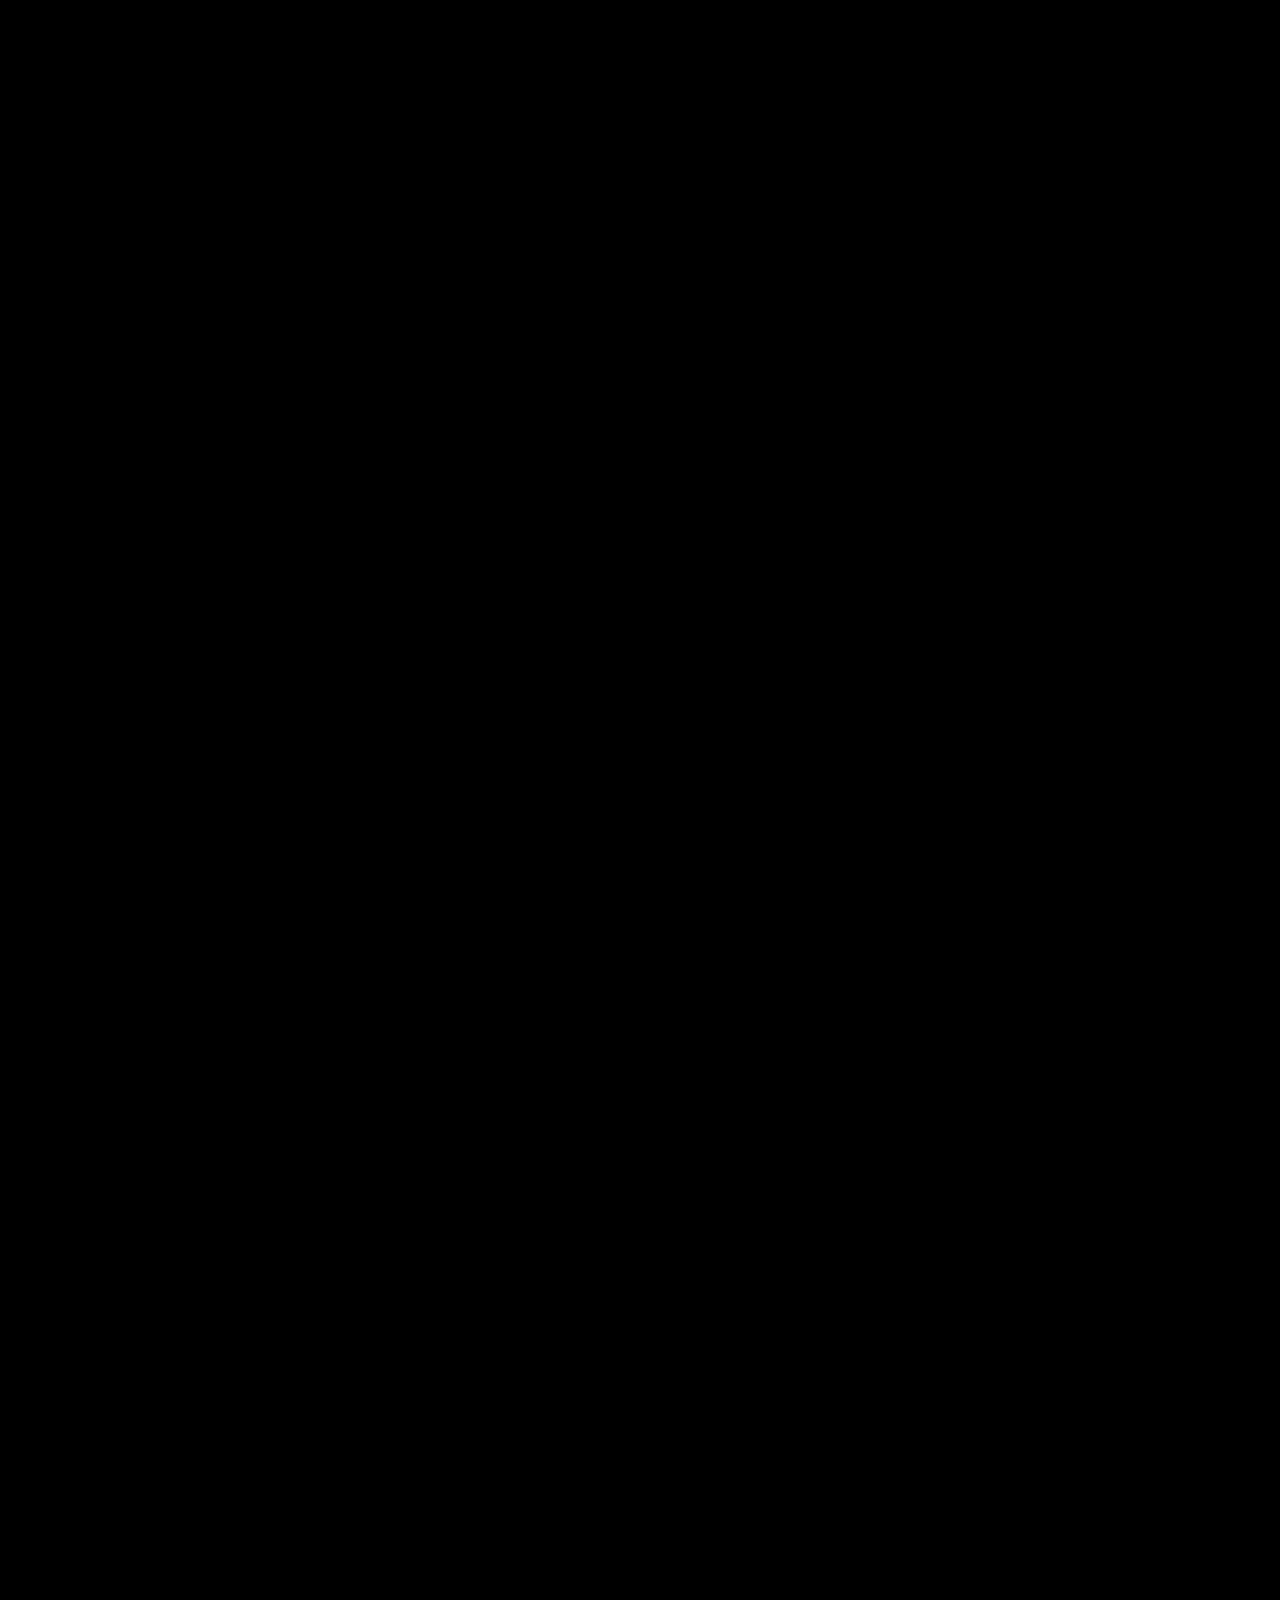
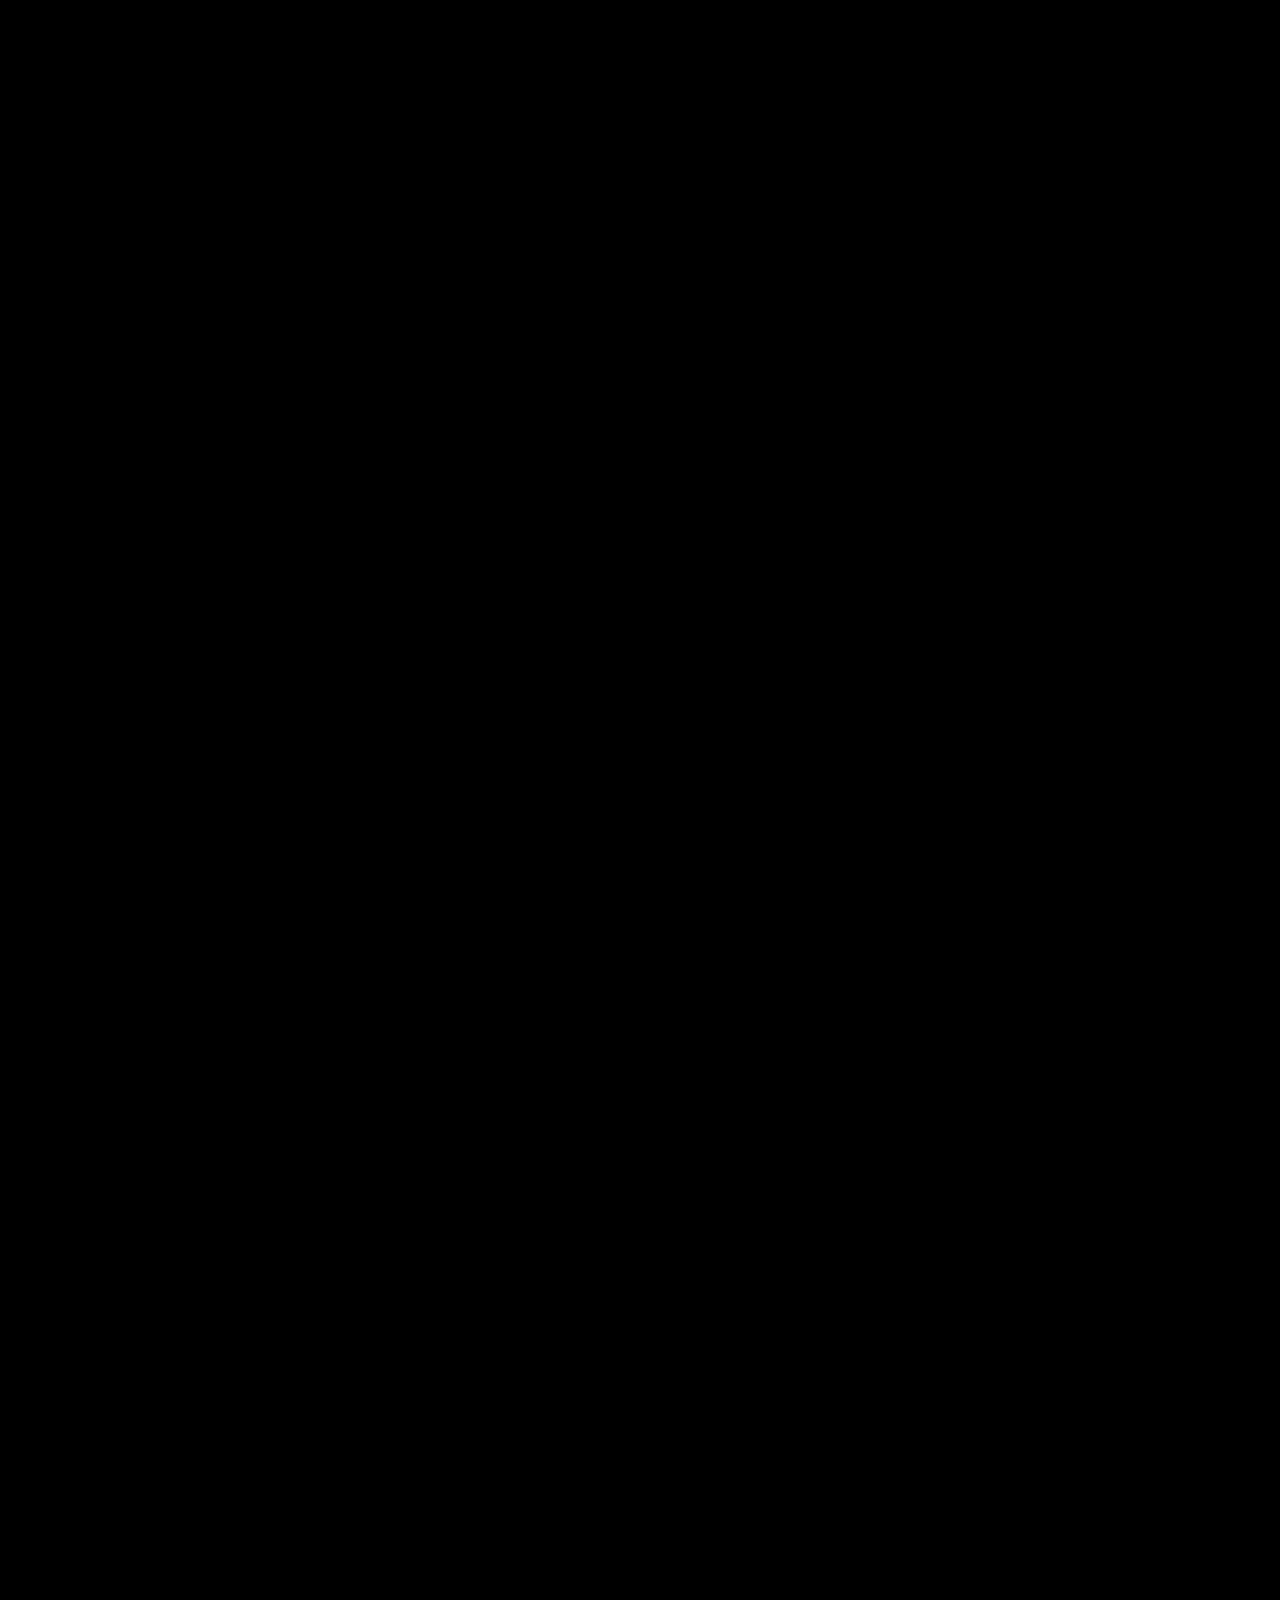
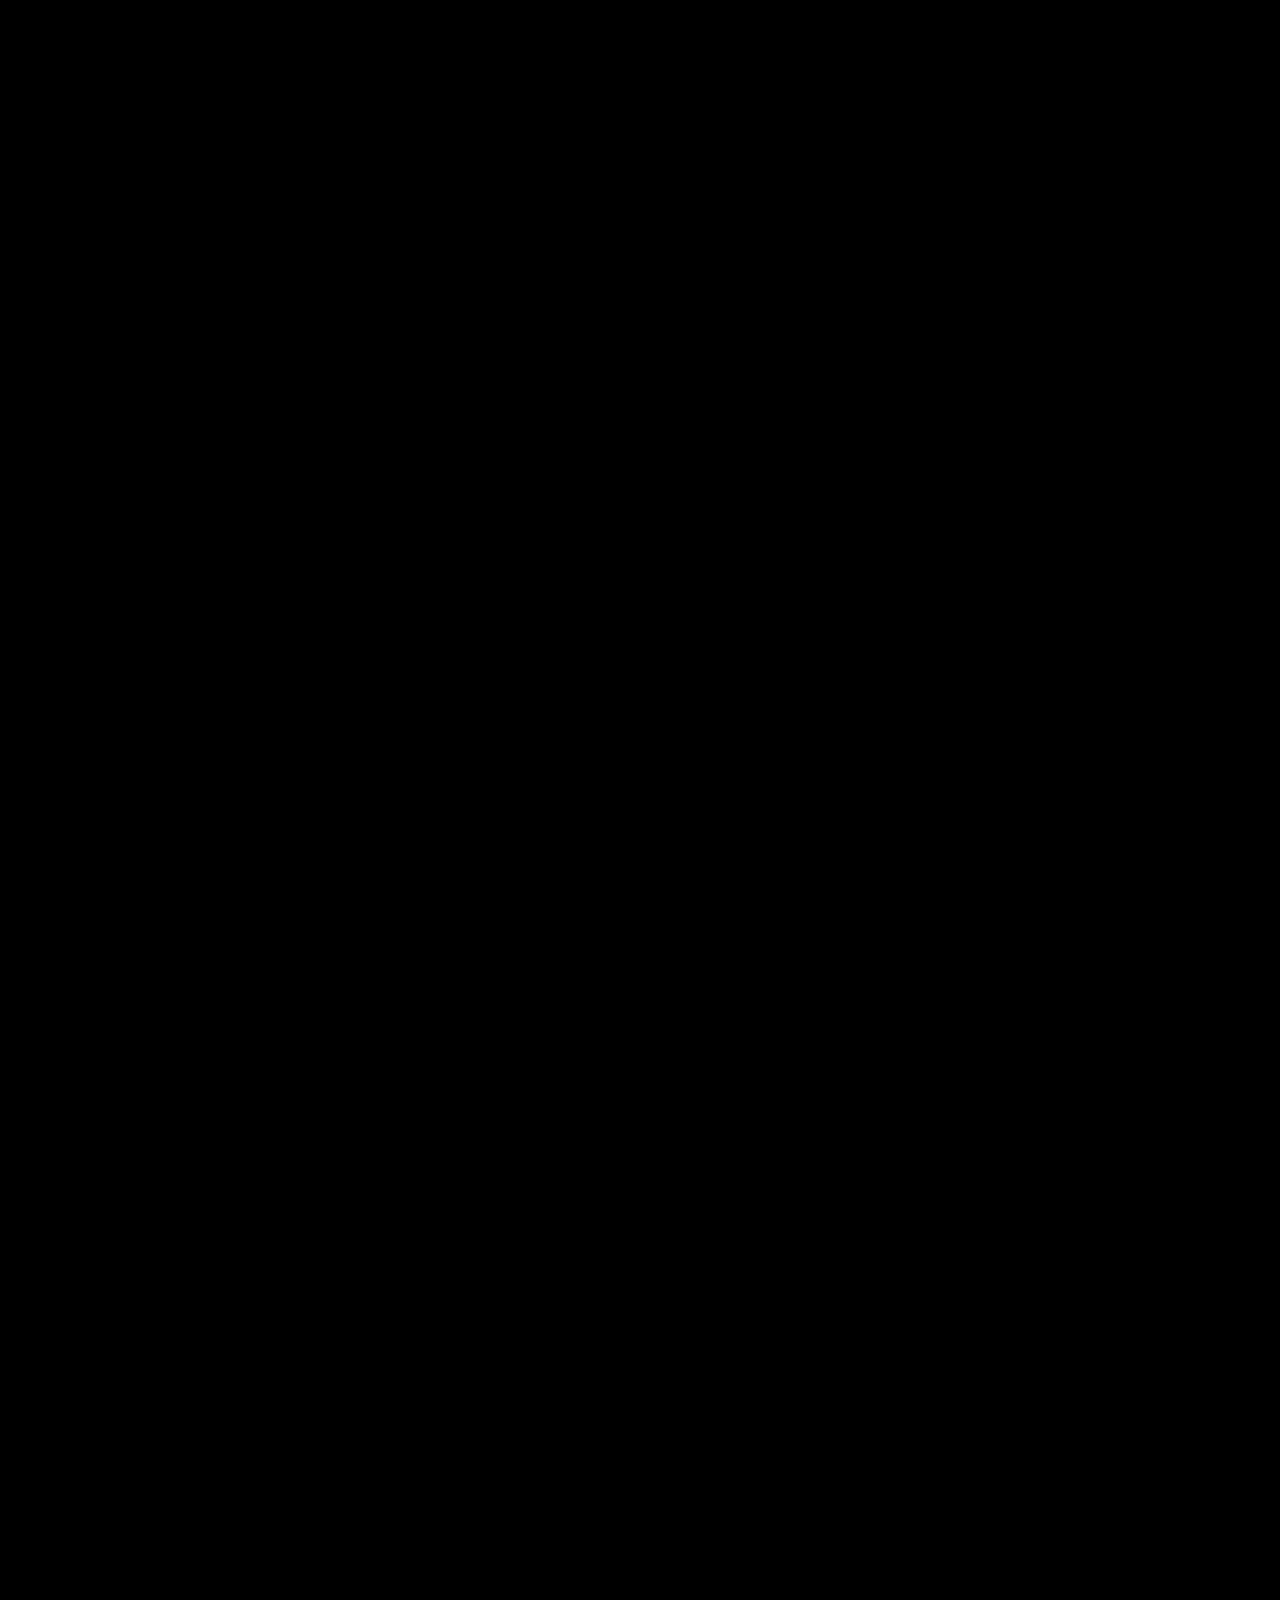
==== commit 4708a597: "Deploy updated Rites Part 5 experience" ====
--- a/b/index.html
+++ b/b/index.html
@@ -5,8 +5,8 @@
     <meta name="viewport" content="width=device-width, initial-scale=1.0" />
     <meta name="theme-color" content="#080706" />
     <title>礼乐之邦 · 编钟与乐悬</title>
-    <script type="module" crossorigin src="/b/assets/index-CvCE-rmr.js"></script>
-    <link rel="stylesheet" crossorigin href="/b/assets/index-CjkHvhDj.css">
+    <script type="module" crossorigin src="/b/assets/index-BqmOmi2r.js"></script>
+    <link rel="stylesheet" crossorigin href="/b/assets/index-CP-q9Djx.css">
   </head>
   <body>
     <div id="root"></div>
--- a/b/assets/index-CP-q9Djx.css
+++ b/b/assets/index-CP-q9Djx.css
@@ -0,0 +1 @@
+*{margin:0;padding:0}html,body{min-height:100%;font-family:PingFangSC-Regular,Helvetica,Arial,SimSun,Microsoft Yahei,sans-serif}html::-webkit-scrollbar{width:.1rem;height:0}html::-webkit-scrollbar-track{background:#b3b1b1;border-radius:.1rem}html::-webkit-scrollbar-thumb{background:#888;border-radius:.1rem}html::-webkit-scrollbar-thumb:hover{background:#646464;border-radius:.1rem}html::-webkit-scrollbar-thumb:active{background:#444;border-radius:.1rem}html:lang(zh) h1,html:lang(zh) h2,html:lang(zh) h3,html:lang(zh) h4{font-family:Source Han Serif SC Bold;font-size:.625rem;font-weight:400;line-height:.5684rem;-webkit-text-size-adjust:100%!important;-moz-text-size-adjust:100%!important;text-size-adjust:100%!important}html:lang(zh) h5,html:lang(zh) h6{font-family:Source Han Serif SC Light;font-size:.4167rem;font-weight:400;line-height:.47rem;-webkit-text-size-adjust:100%!important;-moz-text-size-adjust:100%!important;text-size-adjust:100%!important}html:lang(zh) html,html:lang(zh) body,html:lang(zh) p{font-family:KaiTi;font-size:.4167rem;line-height:.6667rem;-webkit-text-size-adjust:100%!important;-moz-text-size-adjust:100%!important;text-size-adjust:100%!important}@font-face{font-family:Source Han Serif SC Bold;src:url(/b/assets/rites5/SourceHanSerifSC-Bold.otf)}@font-face{font-family:Source Han Serif SC Light;src:url(/b/assets/rites5/SourceHanSerifSC-Light.otf)}@font-face{font-family:KaiTi;src:url(/b/assets/rites5/FangZhengKiti.woff2)}.seeking-icon[data-v-35567810]{cursor:pointer;background-size:80%;border-radius:50%;justify-content:center;align-items:center;width:100%;min-width:.1rem;height:100%;min-height:.1rem;display:flex;position:relative}.seeking-icon .solid-circle[data-v-35567810]{background-color:#fff;border-radius:50%;width:60%;height:60%;animation:2s linear infinite alternate seeking-icon-circle-flicker-35567810;box-shadow:0 0 .2rem #fff}.seeking-icon:hover .solid-circle[data-v-35567810]{animation:none}.seeking-icon span[data-v-35567810]{opacity:.4;border:.01rem solid #fff;border-radius:50%;width:90%;height:90%;display:block;position:absolute;top:50%;left:50%;transform:translate(-50%,-50%);box-shadow:0 0 .01rem #fff}.seeking-icon span[data-v-35567810]:nth-of-type(2){animation:4s linear infinite seeking-icon-circle-scale-35567810}.seeking-icon span[data-v-35567810]:nth-of-type(3){animation:4s linear 2s infinite seeking-icon-circle-scale-35567810}.seeking-icon:hover span[data-v-35567810]:first-of-type{opacity:1}@keyframes seeking-icon-circle-flicker-35567810{0%{opacity:1}to{opacity:.7}}@keyframes seeking-icon-circle-scale-35567810{0%{opacity:.6;transform:translate(-50%,-50%)scale(1)}to{opacity:0;transform:translate(-50%,-50%)scale(1.5)}}p.vertical_rl[data-v-bfd0f4f0]{writing-mode:vertical-rl;color:#fff;letter-spacing:.018rem;font-weight:700}p.horizon_source[data-v-bfd0f4f0]{color:#fff;line-height:.4167rem}p.horizon_source[data-v-bfd0f4f0] span{text-align:right;display:block}p.horizon_text[data-v-bfd0f4f0]{color:#fff}p.vertical_text[data-v-bfd0f4f0]{color:#fff;writing-mode:vertical-rl}p.vertical_text[data-v-bfd0f4f0] span{border-left:.02rem solid #fff;padding:0 .04rem;font-size:.5rem;font-weight:700}p.vertical_text[data-v-bfd0f4f0] i{font-style:unset;background:url(/b/assets/rites5/rites_part5_red_textbg.webp) 0 0/100% 100% no-repeat;padding:.05rem .1rem .08rem}h1.horizon_title[data-v-bfd0f4f0]{color:#efc56b;font-weight:700}p.vertical_red_explanation[data-v-bfd0f4f0]{writing-mode:vertical-rl;color:#f9bb6a;letter-spacing:.018rem;font-weight:700}p.horizon_red_explanation[data-v-bfd0f4f0]{color:#ef9a35;letter-spacing:0;font-weight:700}img[data-v-bfd0f4f0]{width:100%;height:auto;display:block}.rites_part5[data-v-bfd0f4f0]{opacity:0;width:100vw;height:100vh;display:none;position:absolute}.rites_part5 .rites_part5bg1[data-v-bfd0f4f0]{transform-origin:bottom;background:url(/b/assets/rites5/rites_part5_bg1.webp) bottom/cover no-repeat;width:100%;height:100%;position:absolute;scale:1.2}.rites_part5 .rites_part5bg2[data-v-bfd0f4f0]{opacity:0;transform-origin:bottom;background:url(/b/assets/rites5/rites_part5_bg2.webp) bottom/cover no-repeat;width:100%;height:100%;position:absolute;scale:1.2}.rites_part5 .rites_part5_chimegroup1[data-v-bfd0f4f0]{width:37.5%;position:absolute;top:-10%}.rites_part5 .rites_part5_chimegroup1_left[data-v-bfd0f4f0]{transform-origin:100% 200%;left:2.5%;transform:rotate(0)}.rites_part5 .rites_part5_chimegroup1_right[data-v-bfd0f4f0]{transform-origin:20% -100%;right:2.5%;transform:rotate(0)}.rites_part5 .rites_part5_chimegroup2[data-v-bfd0f4f0]{width:22.2%;position:absolute;top:-20%}.rites_part5 .rites_part5_chimegroup2_left[data-v-bfd0f4f0]{transform-origin:100% 200%;left:10%;transform:rotate(0)}.rites_part5 .rites_part5_chimegroup2_right[data-v-bfd0f4f0]{transform-origin:96% 170%;right:10%;transform:rotate(0)}.rites_part5 .rites_part5_chimegroup3[data-v-bfd0f4f0]{width:37%;position:absolute;top:-40%}.rites_part5 .rites_part5_chimegroup3_left[data-v-bfd0f4f0]{transform-origin:78% 144%;left:2.5%;transform:rotate(0)}.rites_part5 .rites_part5_chimegroup3_right[data-v-bfd0f4f0]{transform-origin:0 170%;right:2.5%;transform:rotate(0)}.rites_part5 .rites_part5_chimegroup4[data-v-bfd0f4f0]{transform-origin:0 200%;width:10%;position:absolute;top:-50%;left:50%;transform:rotate(0)}.rites_part5 .rites_part5_chimegroup4 img[data-v-bfd0f4f0]{transform:translate(-50%,-50%)}.rites_part5 .rites_part5_chimegroup5[data-v-bfd0f4f0]{transform-origin:-10% 121%;width:17%;transition:all .5s linear;position:absolute;top:-50%;left:21.4%;transform:rotate(0)}.rites_part5 .rites_part5_chimegroup5 img[data-v-bfd0f4f0]{transform:translate(-50%,-50%)}.rites_part5 .rites_part5_chimegroup6[data-v-bfd0f4f0]{transform-origin:-229% 115%;width:17%;transition:all .5s linear;position:absolute;top:-50%;left:50%}.rites_part5 .rites_part5_chimegroup6 img[data-v-bfd0f4f0]{transform:translate(-50%,-50%)}.rites_part5 .rites_part5_chimegroup7[data-v-bfd0f4f0]{transform-origin:50%;width:17%;transition:all .5s linear;position:absolute;top:-50%;right:21.4%;transform:rotate(0)}.rites_part5 .rites_part5_chimegroup7 img[data-v-bfd0f4f0]{transform:translate(50%,-50%)}.rites_part5 .rites_part5_chimegroup8[data-v-bfd0f4f0]{width:42.65%;position:absolute;top:-300%;right:0}.rites_part5 .rites_part5_chime_shelf[data-v-bfd0f4f0]{opacity:0;width:33%;position:absolute;bottom:30%;left:50%;transform:translate(-50%,50%)}.rites_part5 .rites_part5_chime_series[data-v-bfd0f4f0]{opacity:0;width:100%;height:100%;display:none}.rites_part5 .rites_part5_chime_series .rites_part5_chime_series_pic[data-v-bfd0f4f0]{position:absolute;bottom:20%;left:50%;transform:translate(-50%)}.rites_part5 .rites_part5_chime_series .rites_part5_chime_series_pic1[data-v-bfd0f4f0]{width:34%;bottom:16%}.rites_part5 .rites_part5_chime_series .rites_part5_chime_series_pic2[data-v-bfd0f4f0]{opacity:0;width:34%}.rites_part5 .rites_part5_chime_series .rites_part5_chime_series_pic3[data-v-bfd0f4f0]{opacity:0;width:30%}.rites_part5 .rites_part5_chime_series .rites_part5_chime_series_pic4[data-v-bfd0f4f0]{opacity:0;width:16.5%}.rites_part5 .rites_part5_chime_series .rites_part5_chime_series_text[data-v-bfd0f4f0]{width:5.8%;position:absolute;top:15%;transform:translate(-50%)}.rites_part5 .rites_part5_chime_series .rites_part5_chime_series_text .rites_part5_text[data-v-bfd0f4f0]{width:max-content;position:absolute;top:90%;left:50%;transform:translate(-50%)}.rites_part5 .rites_part5_chime_series .rites_part5_chime_series_text .rites_part5_text p[data-v-bfd0f4f0]{letter-spacing:.03rem;font-family:Source Han Serif SC Light;font-size:.26rem;line-height:.54rem}.rites_part5 .rites_part5_chime_series .rites_part5_chime_series_text .rites_part5_text p[data-v-bfd0f4f0] span{padding:0 .06rem;font-size:.26rem;font-weight:400}.rites_part5 .rites_part5_chime_series .rites_part5_chime_series_text7[data-v-bfd0f4f0]{left:41%}.rites_part5 .rites_part5_chime_series .rites_part5_chime_series_text7 .rites_part5_chime_series_text_light7[data-v-bfd0f4f0]{position:absolute;top:0;left:0}.rites_part5 .rites_part5_chime_series .rites_part5_chime_series_text8[data-v-bfd0f4f0]{left:47%}.rites_part5 .rites_part5_chime_series .rites_part5_chime_series_text8 .rites_part5_chime_series_text_light8[data-v-bfd0f4f0]{opacity:0;position:absolute;top:0;left:0}.rites_part5 .rites_part5_chime_series .rites_part5_chime_series_text9[data-v-bfd0f4f0]{left:53%}.rites_part5 .rites_part5_chime_series .rites_part5_chime_series_text9 .rites_part5_chime_series_text_light9[data-v-bfd0f4f0]{opacity:0;position:absolute;top:0;left:0}.rites_part5 .rites_part5_chime_series .rites_part5_chime_series_text10[data-v-bfd0f4f0]{left:59%}.rites_part5 .rites_part5_chime_series .rites_part5_chime_series_text10 .rites_part5_chime_series_text_light10[data-v-bfd0f4f0]{opacity:0;position:absolute;top:0;left:0}.rites_part5 #rites_part5_video[data-v-bfd0f4f0]{opacity:0;object-fit:cover;width:100%;height:100%;display:none;position:absolute;top:0;left:0}.rites_part5 .rites_part5_text1[data-v-bfd0f4f0]{opacity:0;position:absolute;top:60%;right:10%;transform:translateY(-50%)}.rites_part5 .rites_part5_text1 p[data-v-bfd0f4f0]{font-size:.35rem}.rites_part5 .rites_part5_text2[data-v-bfd0f4f0],.rites_part5 .rites_part5_text5[data-v-bfd0f4f0],.rites_part5 .rites_part5_text6[data-v-bfd0f4f0]{text-align:center;width:100%;position:absolute;top:100%}.rites_part5 .rites_part5_text3[data-v-bfd0f4f0]{opacity:0;padding-top:5%;position:absolute;top:100%;left:70%}.rites_part5 .rites_part5_text3 h1[data-v-bfd0f4f0]{color:#fe8846;padding-bottom:5%}.rites_part5 .rites_part5_text4[data-v-bfd0f4f0]{opacity:0;position:absolute;top:108%;left:72%}.rites_part5 .rites_part5_text11[data-v-bfd0f4f0]{opacity:0;transform-origin:50% 230%;position:absolute;top:70%;left:50%;transform:translate(-50%,-50%)}.rites_part5 .rites_part5_text11 p[data-v-bfd0f4f0]{font-size:.35rem;line-height:.44rem}.rites_part5 .rites_part5_text11 p[data-v-bfd0f4f0] span{line-height:1rem}.rites_part5 .rites_part5_text12[data-v-bfd0f4f0]{position:absolute;top:100%;left:70%}.rites_part5 .rites_part5_text12 h1[data-v-bfd0f4f0]{color:#fe8846;padding-bottom:5%}.rites_part5 .rites_part5_text13[data-v-bfd0f4f0],.rites_part5 .rites_part5_text14[data-v-bfd0f4f0]{position:absolute;top:108%;left:70%}.rites_part5 .rites_part5_dot1[data-v-bfd0f4f0]{opacity:0;width:.6rem;height:.6rem;display:none;position:absolute;top:68%;left:25%}.rites_part5 .rites_part5_dot2[data-v-bfd0f4f0]{opacity:0;width:.6rem;height:.6rem;display:none;position:absolute;top:30%;left:50%}.rites_part5 .rites_part5_dot3[data-v-bfd0f4f0]{opacity:0;width:.6rem;height:.6rem;display:none;position:absolute;top:68%;left:80%}@keyframes seeking-icon-circle-flicker-bfd0f4f0{0%{opacity:1}to{opacity:.7}}@keyframes seeking-icon-circle-scale-bfd0f4f0{0%{opacity:.6;transform:translate(-50%,-50%)scale(1)}to{opacity:0;transform:translate(-50%,-50%)scale(1.5)}}html,body,#root{background:#000;min-height:100%;margin:0}body{overflow-x:hidden}.part5-scroll{position:relative}.part5-viewport{background:#000;position:fixed;inset:0;overflow:hidden}.part5-viewport .rites_part5{top:0;left:0}[role=button]:focus-visible{outline-offset:5px;outline:2px solid #efc56b}.media-error{color:#fff;font:16px sans-serif;display:none;position:fixed;bottom:12px;left:20px}[data-media-error=true] .media-error{display:block}@media (prefers-reduced-motion:reduce){.rites_part5 *{transition:none!important;animation:none!important}}.original-nav{z-index:9998;box-sizing:border-box;background:#000000c4;align-items:center;width:100%;height:.92rem;padding-left:3.09rem;padding-right:3.04rem;transition:transform .3s;display:flex;position:fixed;top:0;left:0}.original-nav.hidden{transform:translateY(-100%)}.original-nav-logo img{filter:drop-shadow(0 0 .18rem #ff90002e);width:1.73rem;height:.83rem;display:block}.original-nav-right{align-items:center;height:100%;margin-left:auto;display:flex}.original-nav-links{margin:0;padding:0;list-style:none;display:flex}.original-nav-links li{border-right:.01rem dotted #bebebe;height:.42rem;padding:0 .24rem}.original-nav-links a{height:.42rem;display:block;position:relative}.original-nav-links img{opacity:.9;width:auto;height:.42rem;display:block}.original-nav-links img.hover{opacity:0;position:absolute;top:0;left:0}.original-nav-links a:hover img.hover,.original-nav-links a:focus-visible img.hover{opacity:1}.original-nav-languages{align-items:center;gap:.15rem;padding:0 .3rem;font-family:Source Han Serif SC Bold,serif;display:flex}.original-nav-languages>*{color:#fff;box-sizing:border-box;border-radius:50%;justify-content:center;align-items:center;width:.52rem;height:.52rem;font-size:.29rem;text-decoration:none;display:flex}.original-nav-languages .active{background:#a6793e}.original-nav-languages a{opacity:.45}.original-nav-sound{cursor:pointer;background:0 0;border:0;border-left:.01rem dotted #bebebe;justify-content:flex-end;align-items:center;width:.65rem;height:.42rem;padding:0 0 0 .4rem;display:flex}.original-nav-sound img{width:.24rem;height:.24rem;display:block}@media (width<=800px){.original-nav{height:54px;padding:0 20px}.original-nav-logo img{width:100px;height:auto}.original-nav-links{display:none}.original-nav-languages{margin-left:auto}.original-nav-languages>*{width:30px;height:30px;font-size:16px}.original-nav-sound{width:40px;height:26px;padding-left:12px}.original-nav-sound img{width:18px;height:18px}}@media (prefers-reduced-motion:reduce){.original-nav{transition:none}}.b-effects{pointer-events:none;z-index:10;position:fixed;inset:0}.b-focus-backdrop{z-index:10000;pointer-events:none;-webkit-backdrop-filter:blur(12px);opacity:0;background:#0000004d;transition:opacity .45s;position:fixed;inset:0}.b-focus-backdrop.active{opacity:1}.b-focus-layer{z-index:10001;pointer-events:none;isolation:isolate;position:fixed;inset:0}.b-bell{opacity:0;pointer-events:none;transform-origin:50% 0;transition:opacity .25s;position:fixed}.b-solid{width:100%;height:100%;position:relative}.b-bell.listening .b-solid{transform-origin:50% 22%;animation:90ms ease-in-out infinite alternate bell-resonance}.b-bell.listening{animation:5.5s ease-in-out infinite bell-breathe}@keyframes bell-resonance{0%{rotate:-.65deg}to{rotate:.65deg}}@keyframes bell-breathe{0%,to{filter:brightness(1.2)drop-shadow(0 0 9px #e9b84888)}50%{filter:brightness(1.4)drop-shadow(0 0 17px #f8d36bbb)}}.b-solid canvas{backface-visibility:visible;width:100%;height:100%;position:absolute;inset:0}.b-bell.glow{filter:brightness(1.55)drop-shadow(0 0 2px #fff6b0)drop-shadow(0 0 7px #f8d36be6)drop-shadow(0 0 18px #e9b848bb)}.b-info{color:#f4e7c0;opacity:0;z-index:8;background:#102725ed;width:70%;max-width:600px;padding:18px 24px;font:20px/1.6 KaiTi,serif;transition:opacity .2s;position:fixed;bottom:10%;left:50%;transform:translate(-50%)}.b-info.visible{opacity:1}.b-lens{z-index:10002;pointer-events:none;contain:strict;background:#000;border:2px solid #ebd393;border-radius:50%;width:200px;height:200px;display:none;position:fixed;overflow:hidden}.b-lens.visible{display:block}.b-mirror,.b-mirror *{pointer-events:none!important}.b-no-cursor,.b-no-cursor *{cursor:none!important}.b-touch{text-align:center;color:#fff;z-index:9999;background:#000a;width:100%;font:16px sans-serif;display:none;position:fixed;bottom:12px;left:0}@media (pointer:coarse){.b-touch{display:block}}@media (prefers-reduced-motion:reduce){.b-bell,.b-info{transition:none}.b-bell.listening,.b-bell.listening .b-solid{animation:none}.b-bell.listening{filter:brightness(1.3)drop-shadow(0 0 12px #e9b848aa)}}.rites_part5_chime_series.xuan-ready{z-index:1}.rites_part5_text11,.rites_part5_text11 *{pointer-events:none}.xuan-ready .xuan-art{pointer-events:none;cursor:pointer}.xuan-ready .xuan-art.xuan-current{pointer-events:auto}.xuan-ready .xuan-art img{object-fit:contain;object-position:center bottom;pointer-events:none;width:100%;height:100%;display:block;position:absolute;inset:0}.xuan-animation{visibility:hidden}.xuan-playing .xuan-animation{visibility:visible}.xuan-playing .xuan-poster{visibility:hidden}.xuan-pending{opacity:.85!important}.rites_part5 .rites_part5_chime_series.xuan-ready .rites_part5_chime_series_pic1[data-v-bfd0f4f0]{width:40.5%;bottom:calc(20% - .352vw)}.rites_part5 .rites_part5_chime_series.xuan-ready .rites_part5_chime_series_pic2[data-v-bfd0f4f0]{width:51%;bottom:calc(20% - .332vw)}.rites_part5 .rites_part5_chime_series.xuan-ready .rites_part5_chime_series_pic3[data-v-bfd0f4f0]{width:45%;bottom:calc(20% - .701vw)}.rites_part5 .rites_part5_chime_series.xuan-ready .rites_part5_chime_series_pic4[data-v-bfd0f4f0]{width:33%;bottom:calc(20% - 1.409vw)}.xuan-ready .rites_part5_chime_series_text{filter:saturate(.55)}.xuan-ready .rites_part5_chime_series_text.xuan-selected{filter:brightness(1.13)saturate()}
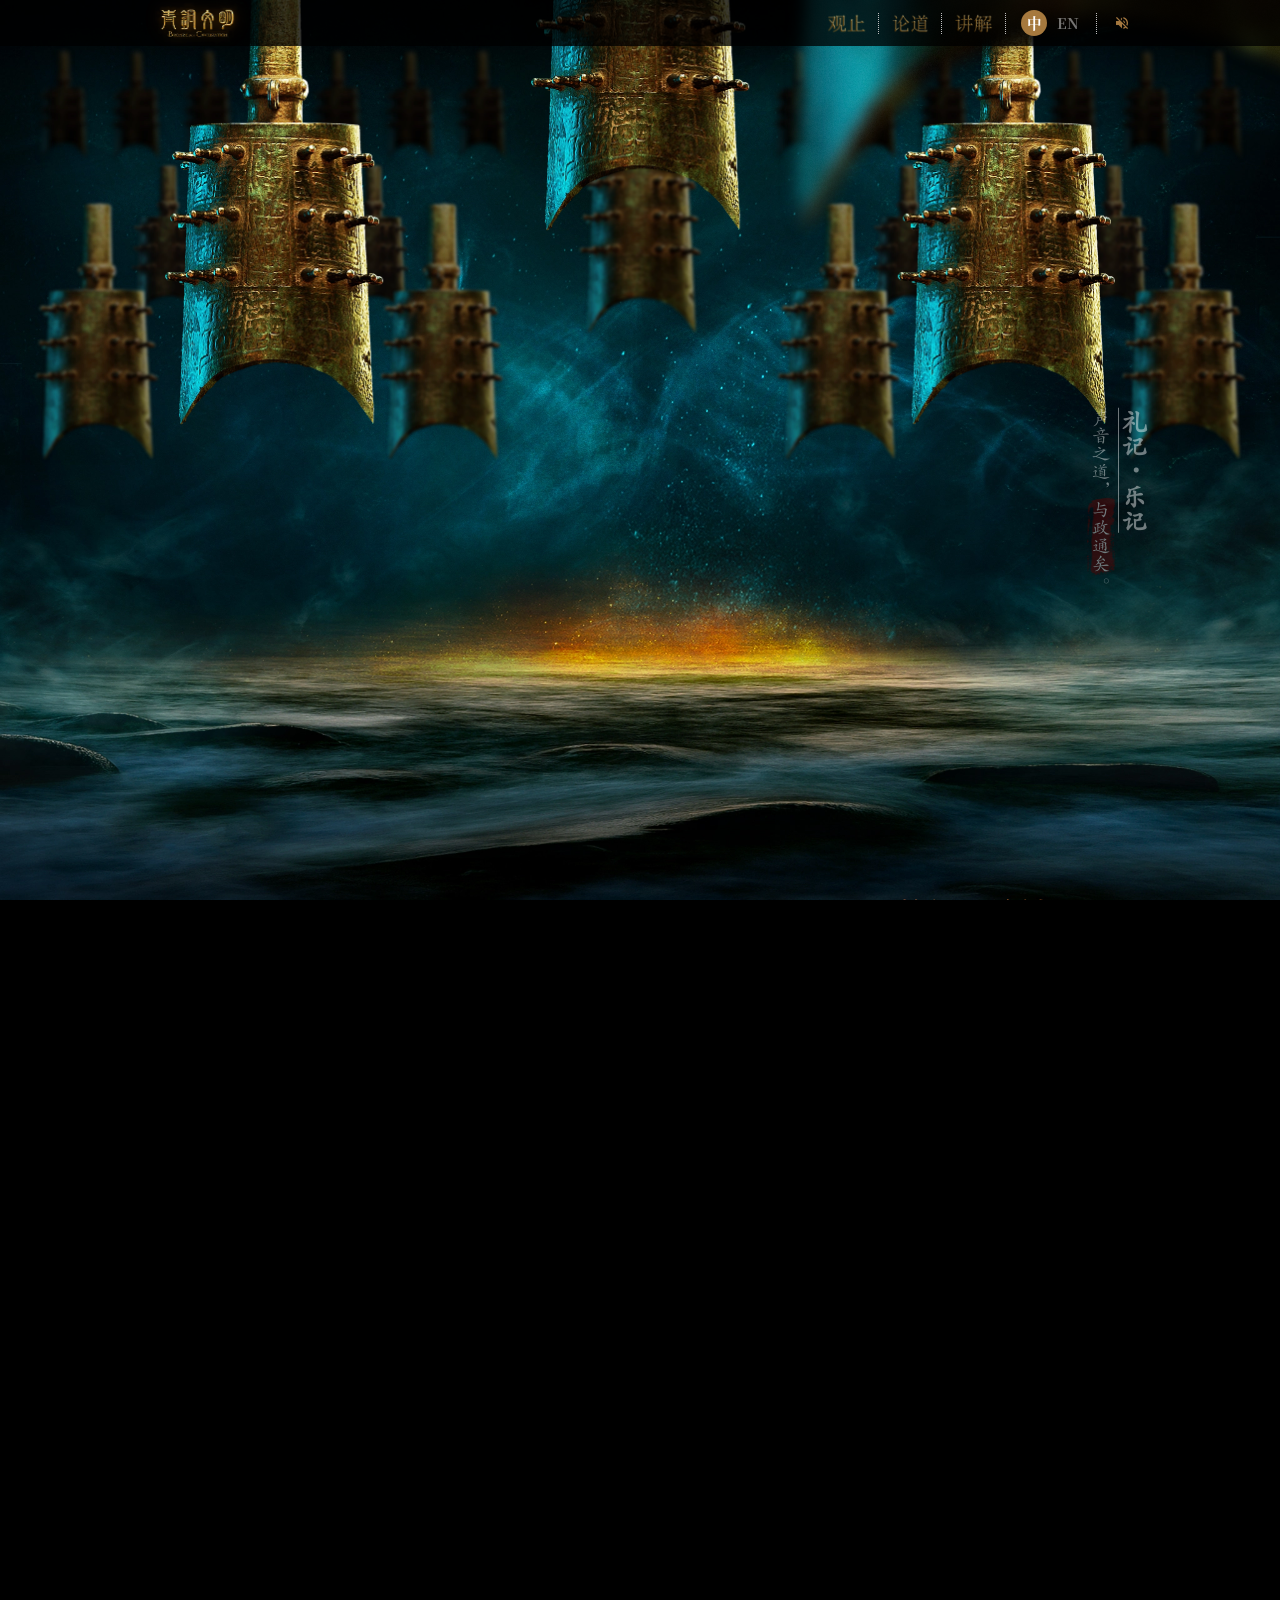
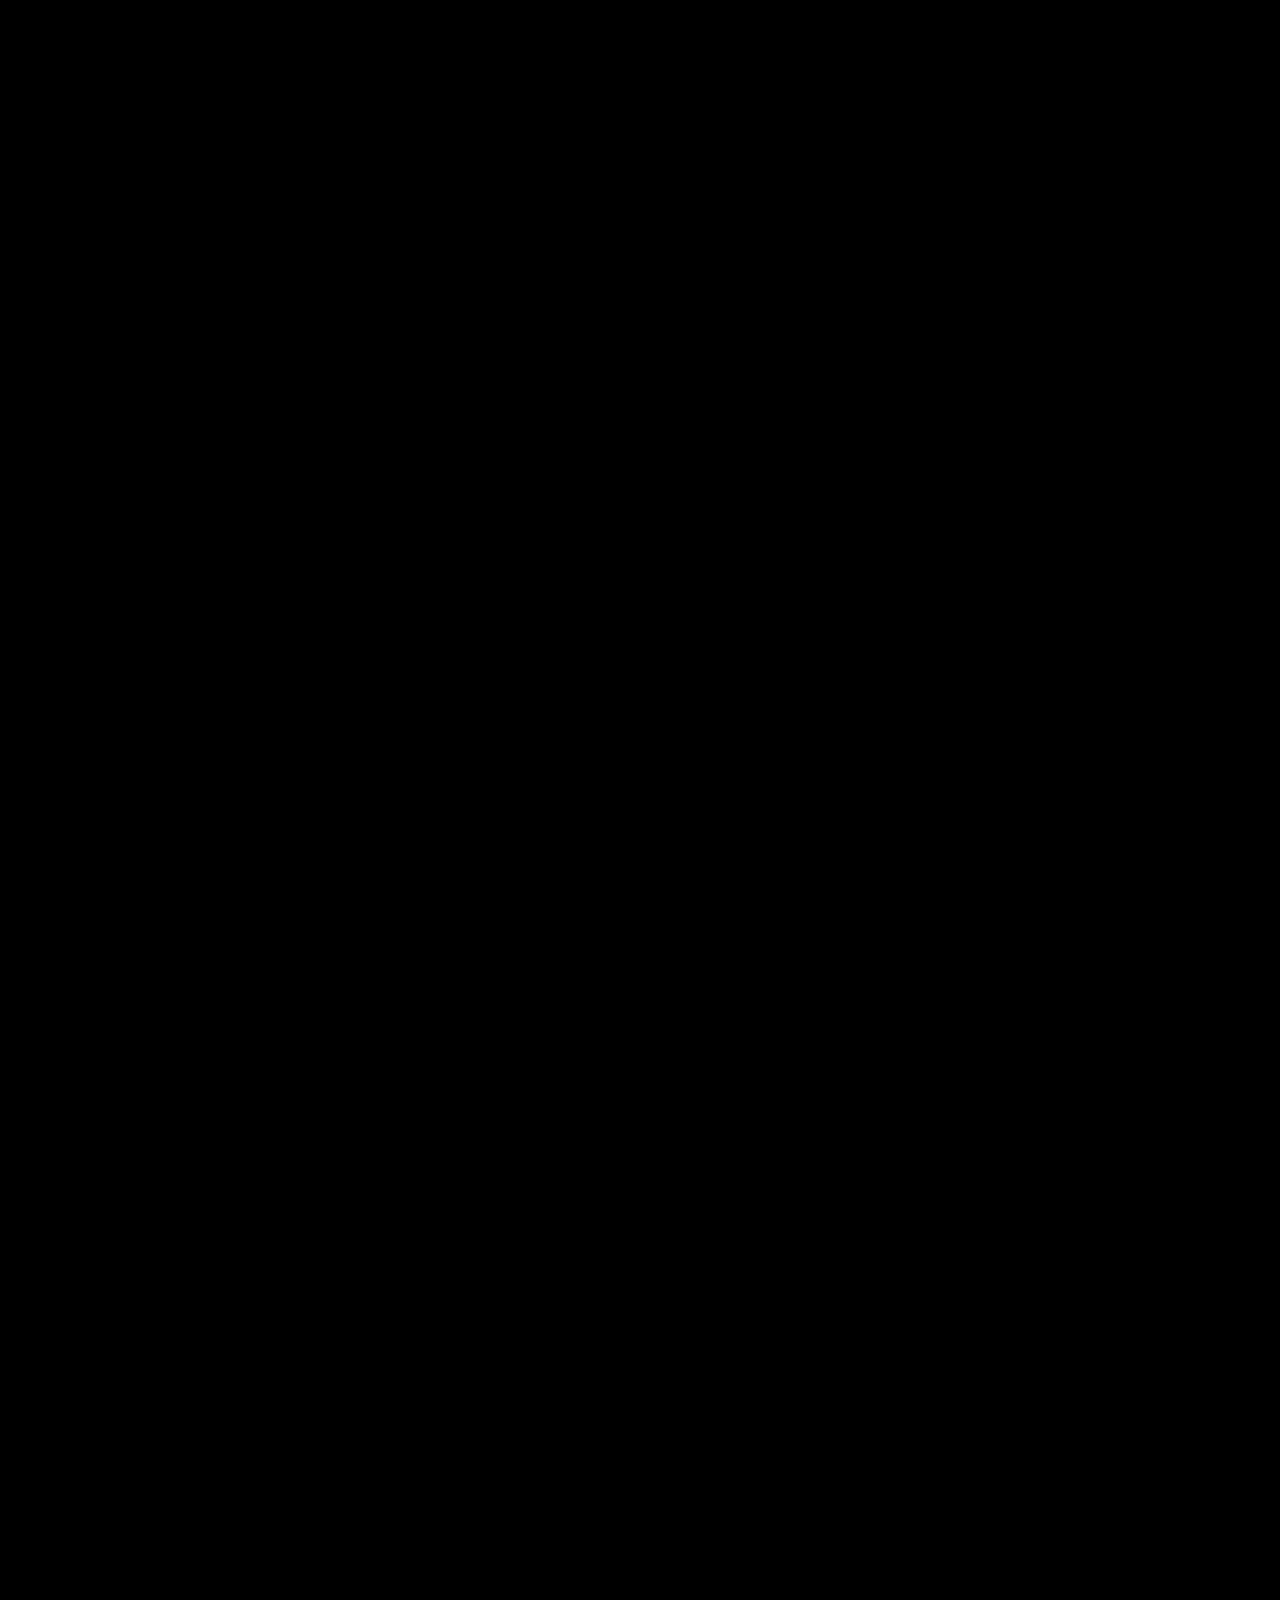
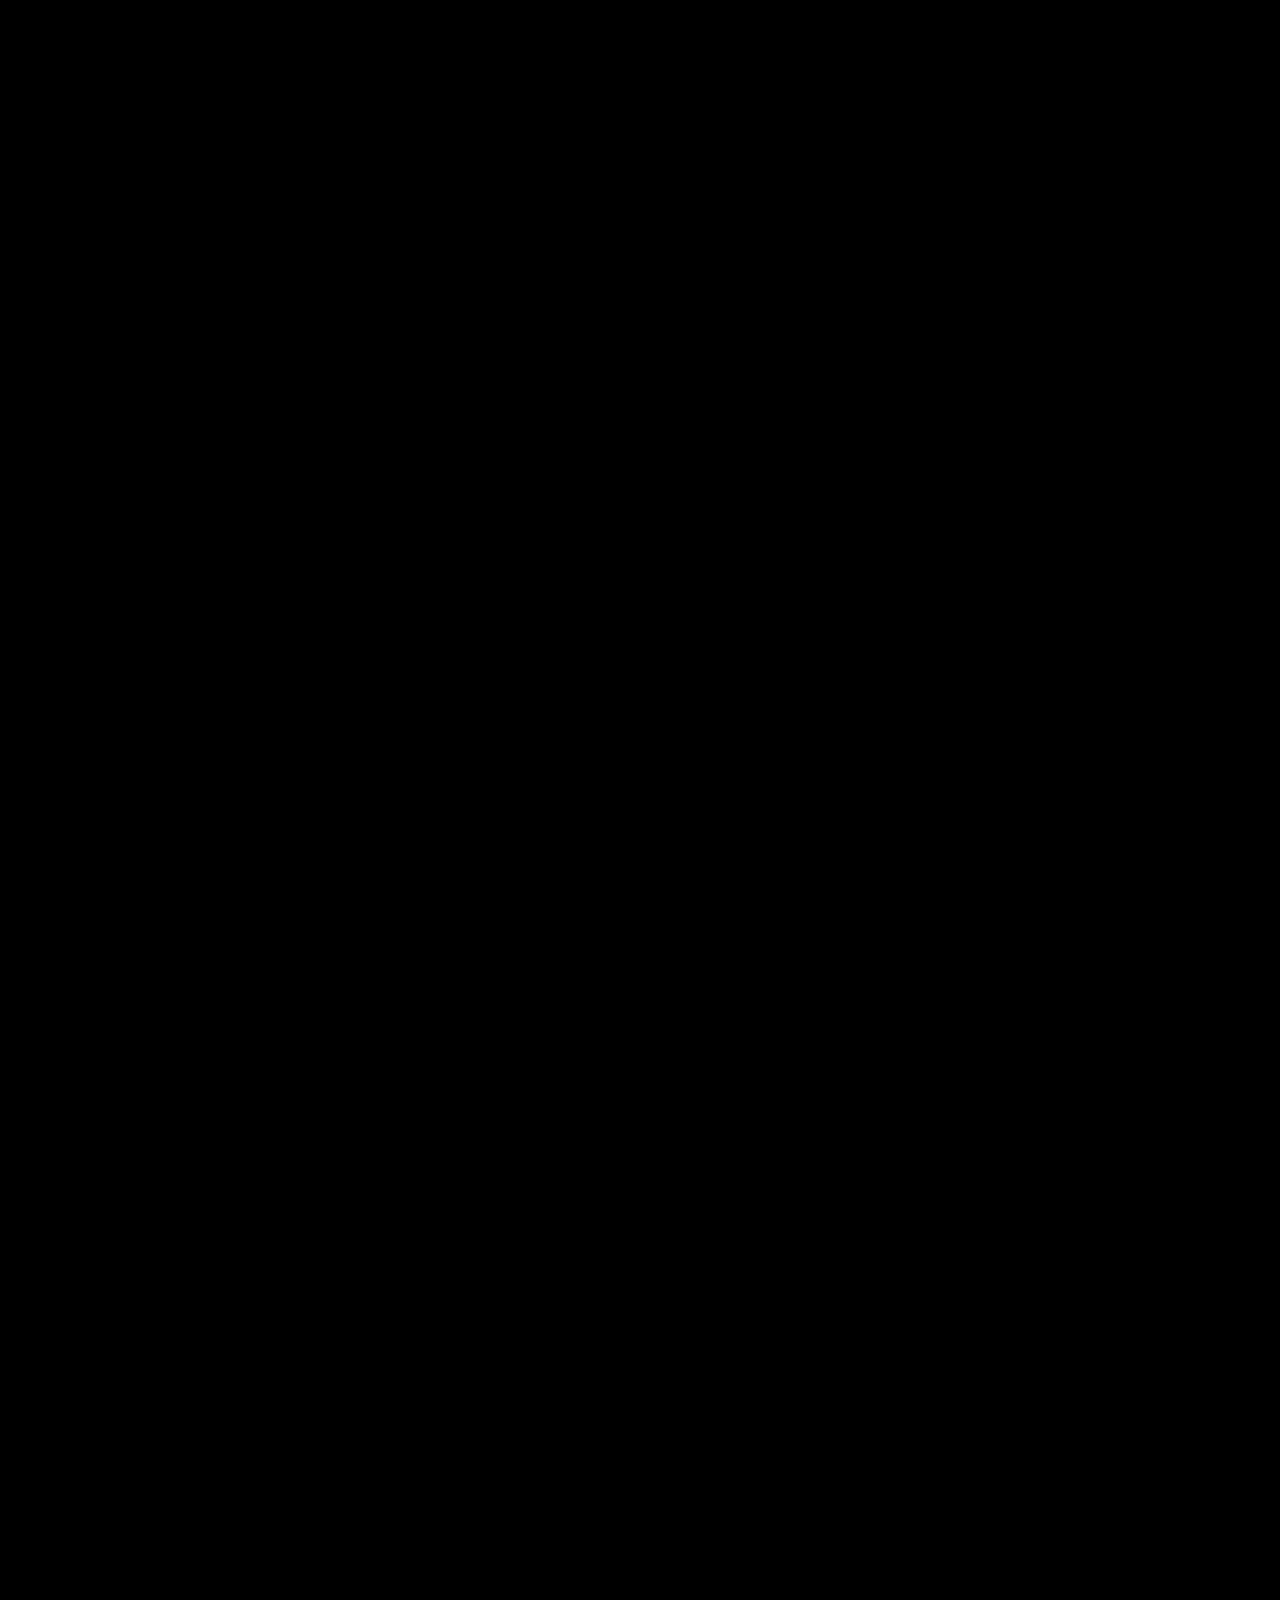
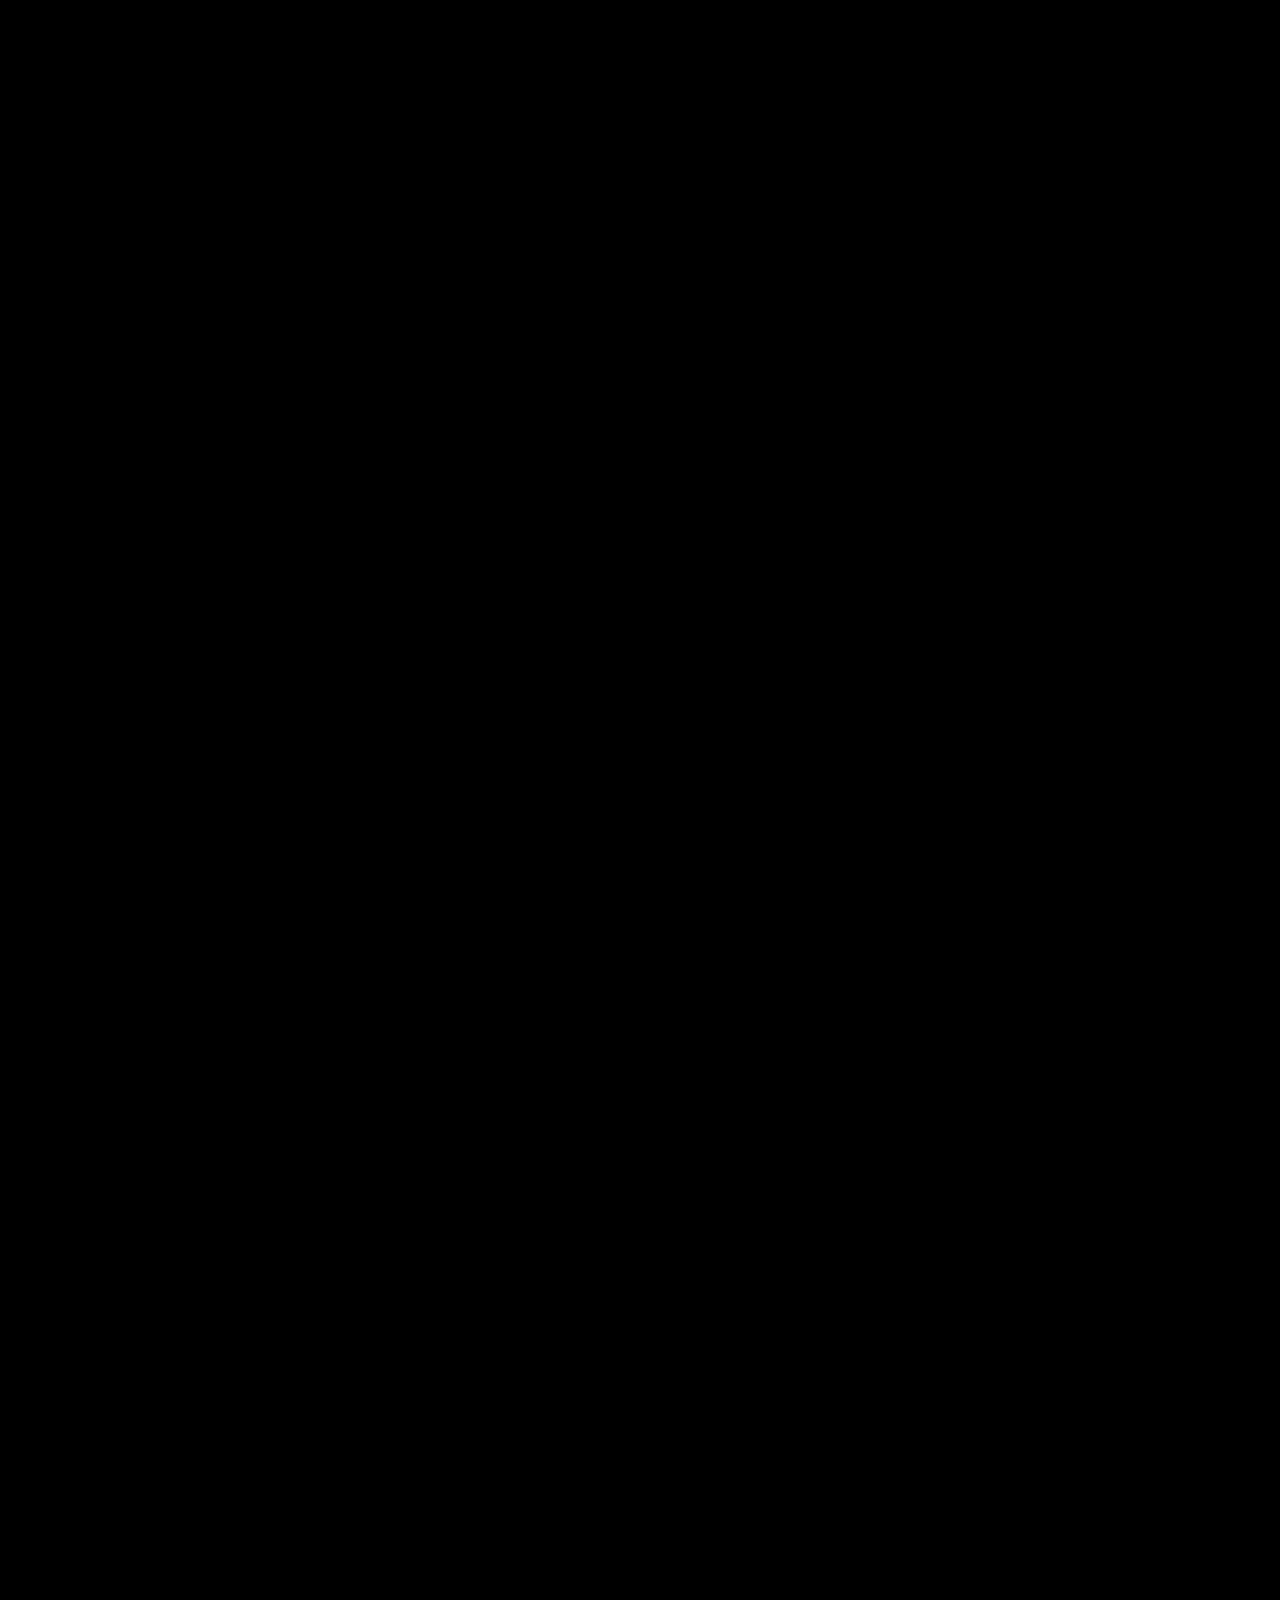
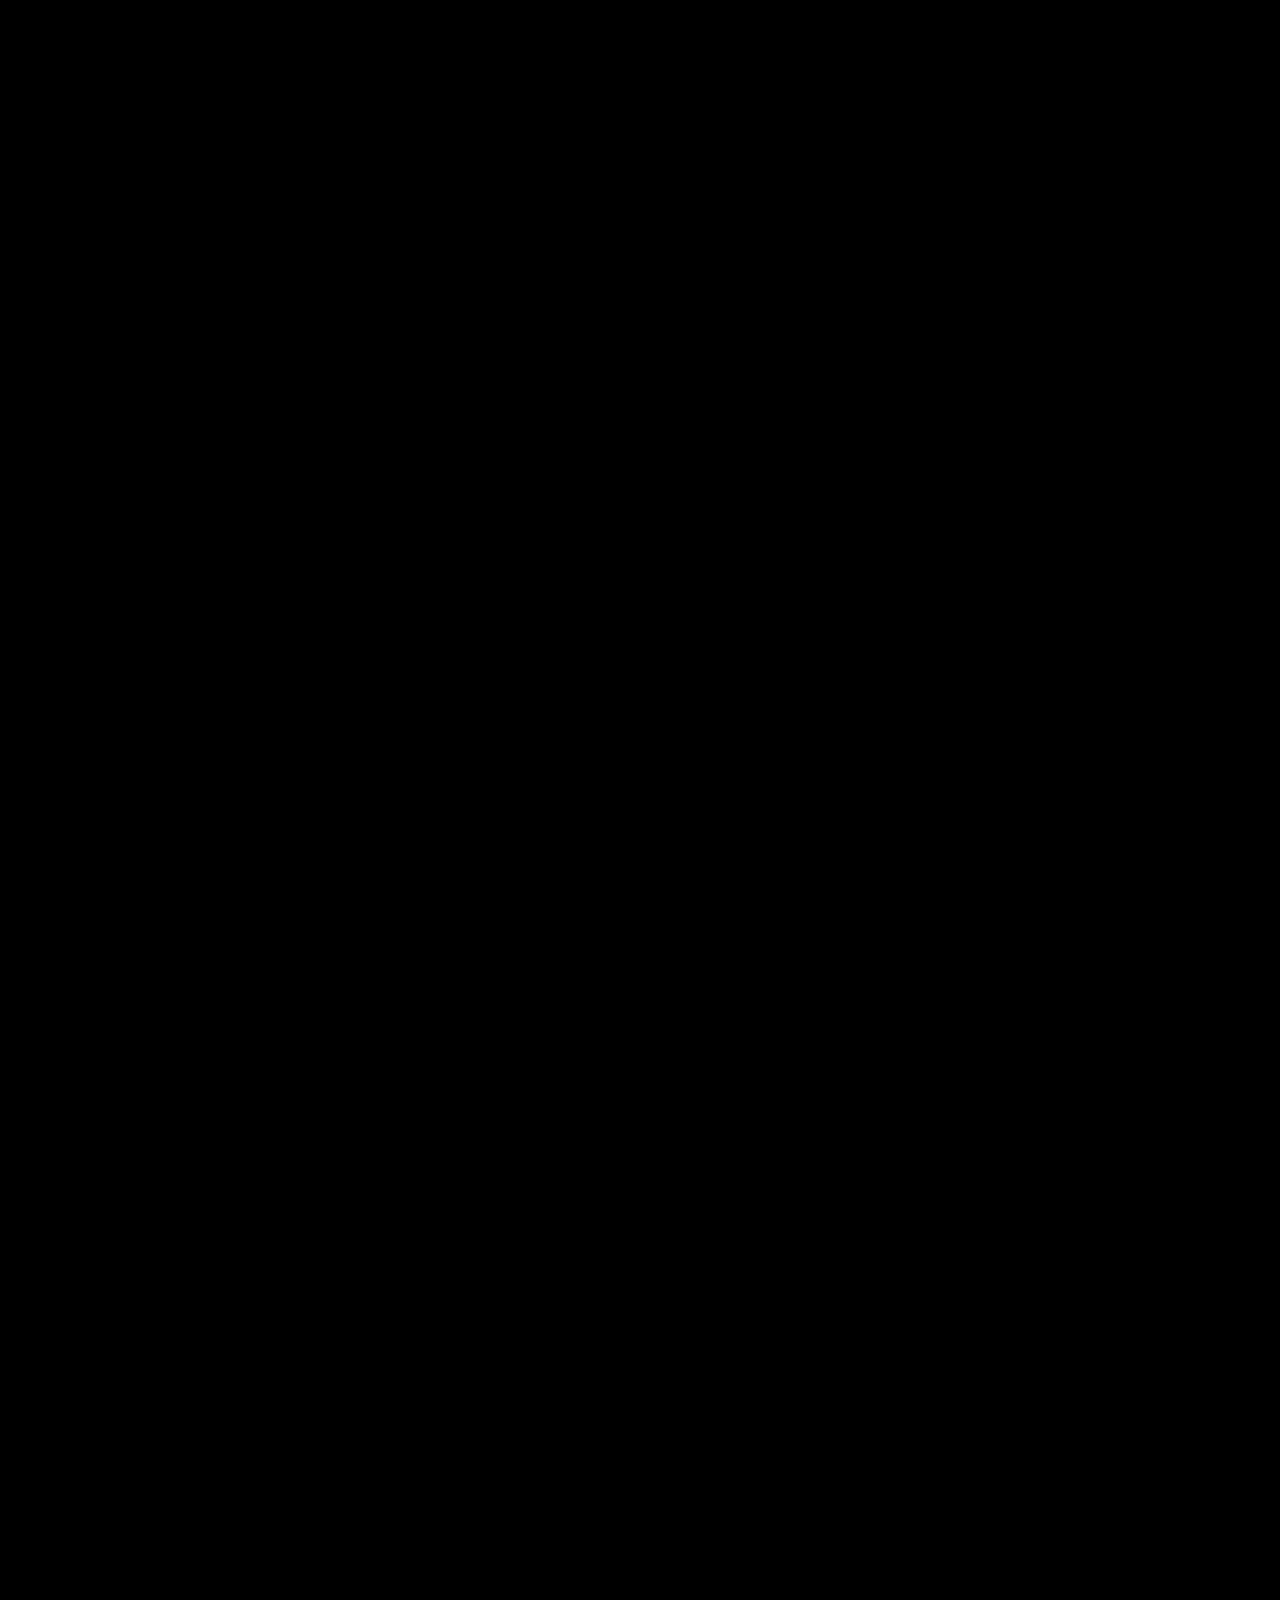
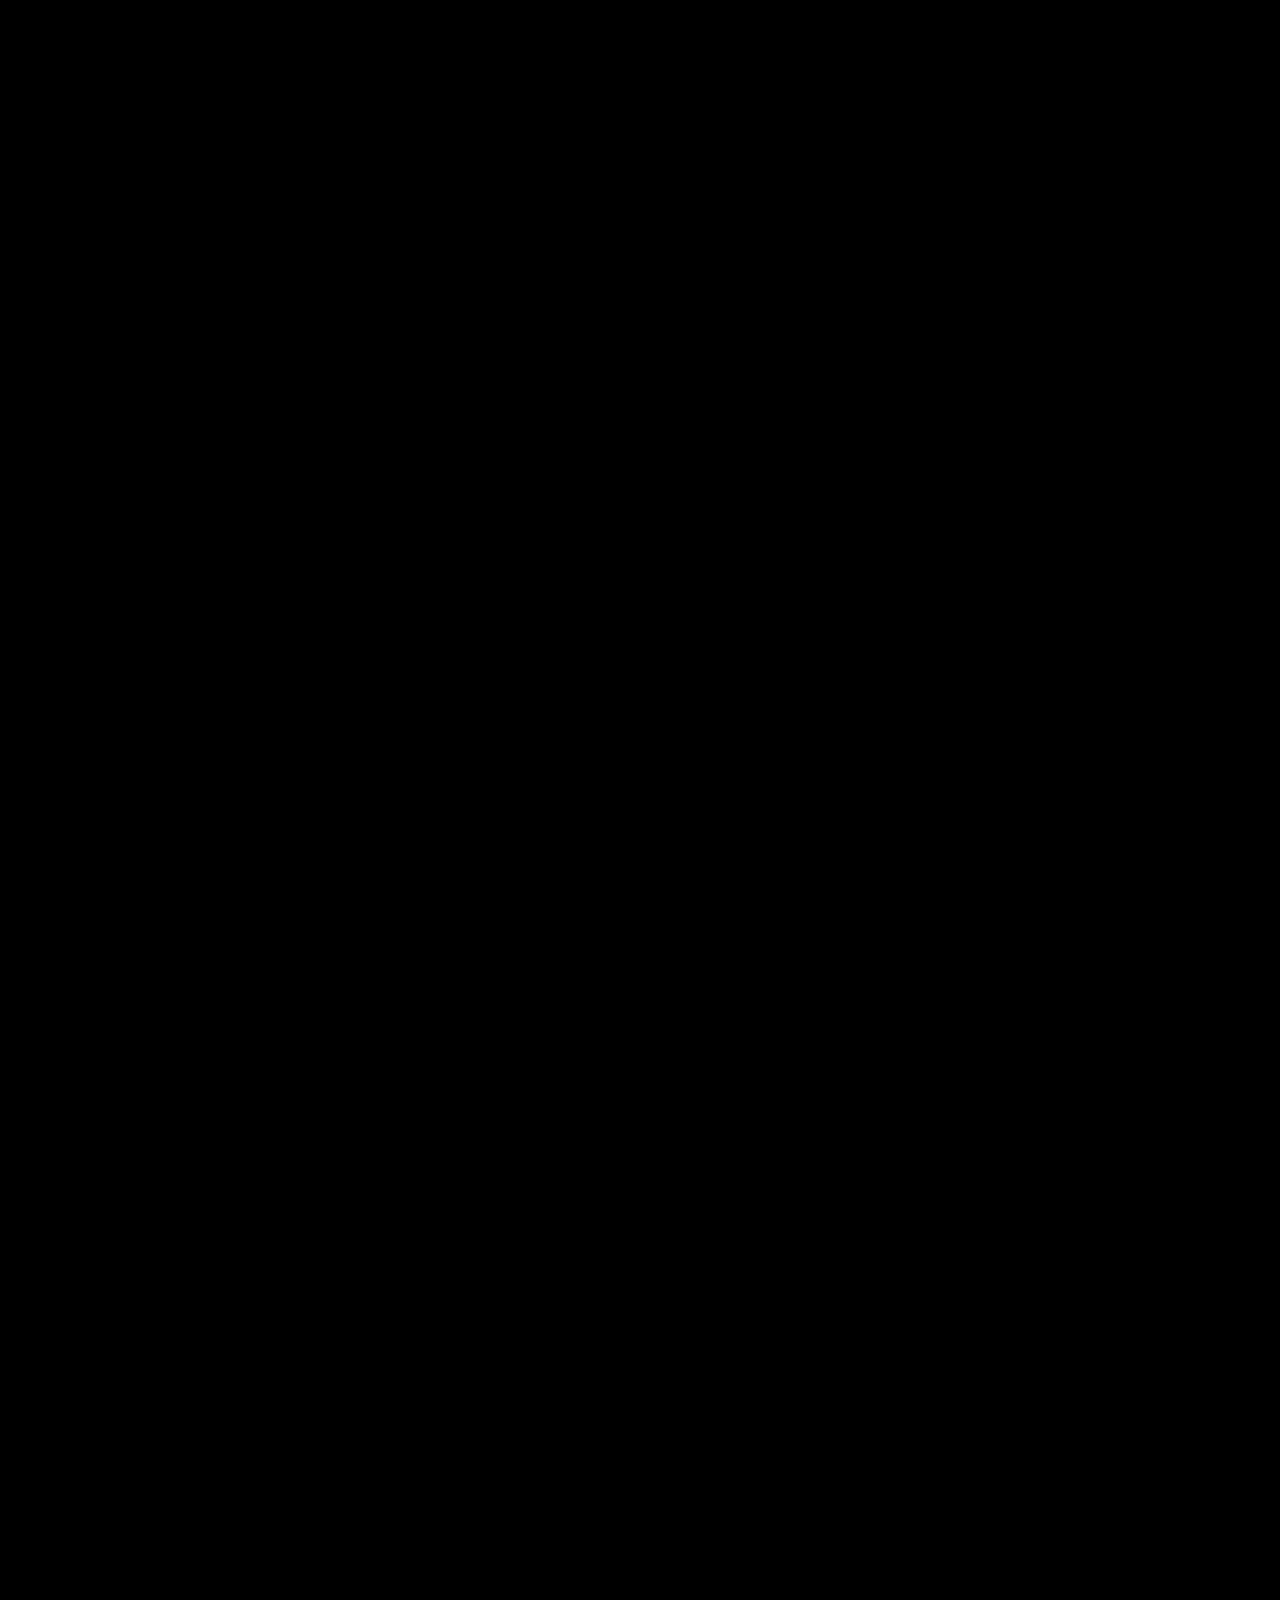
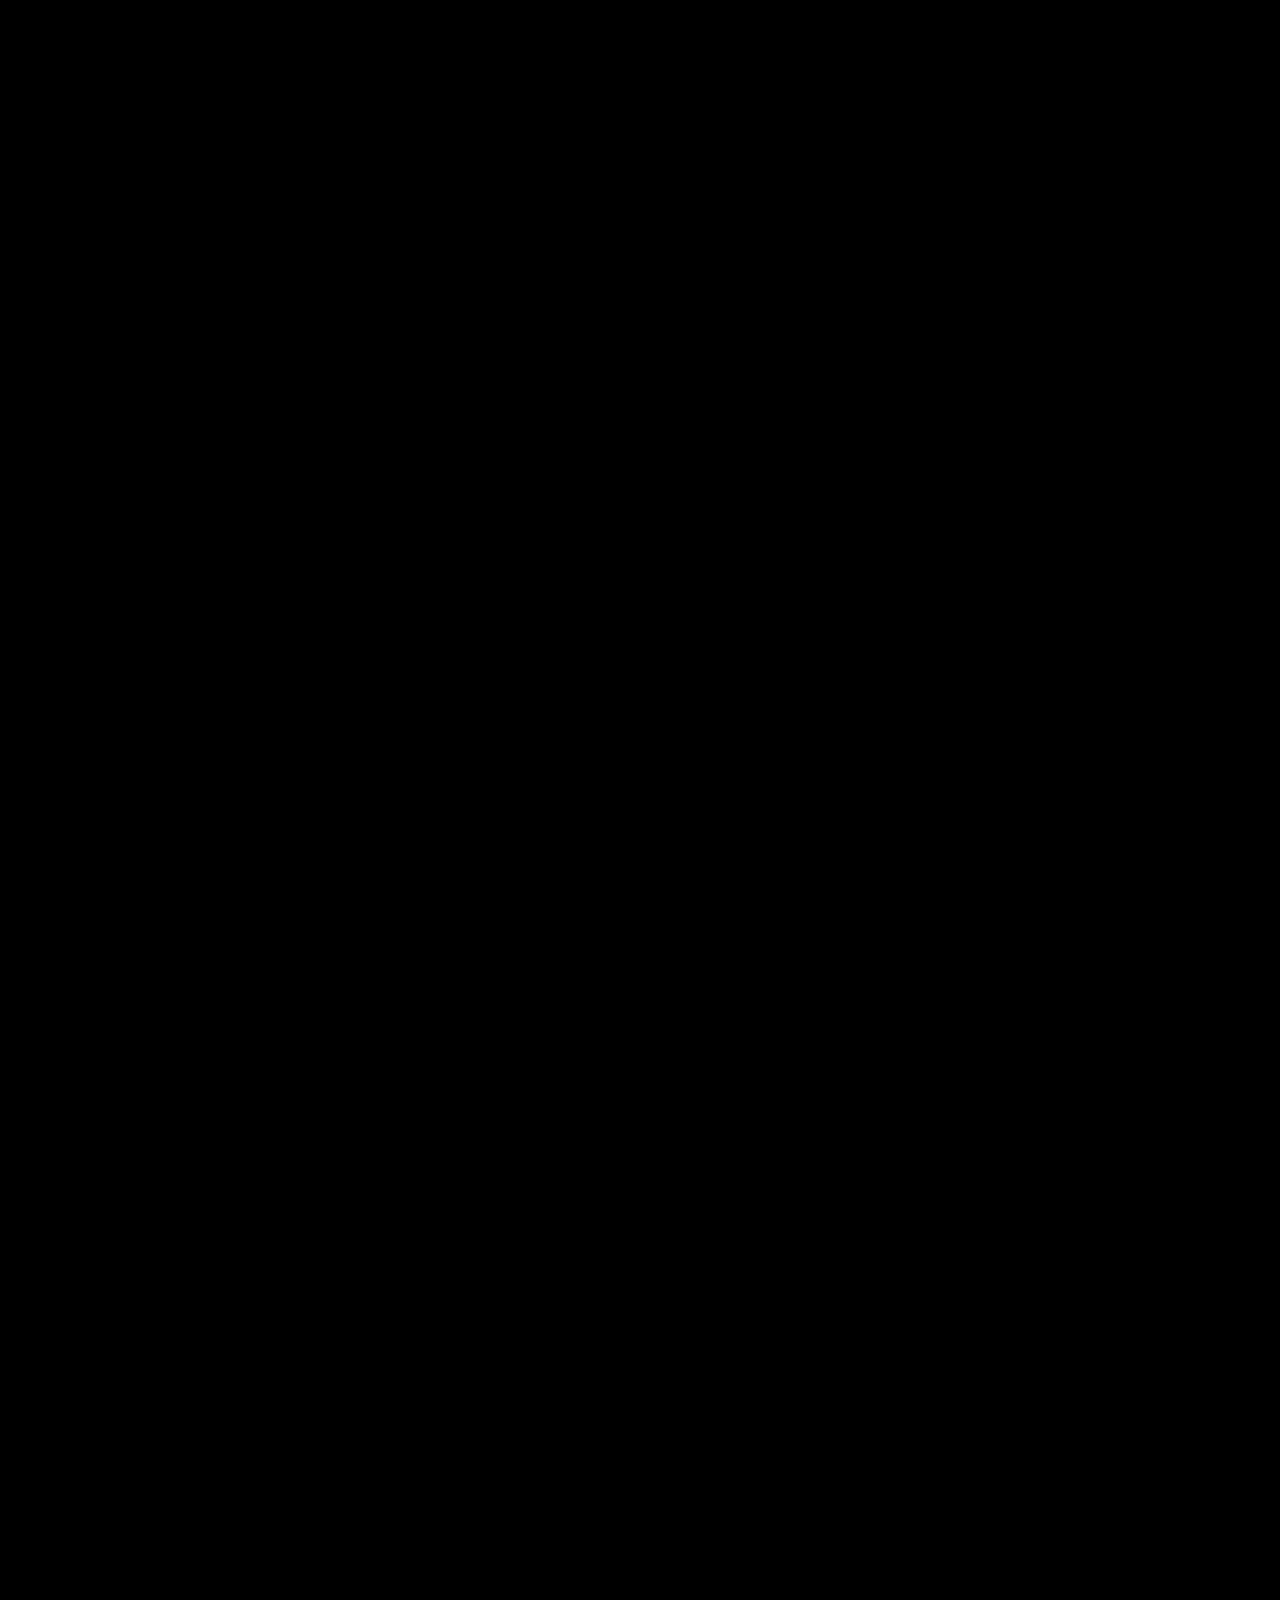
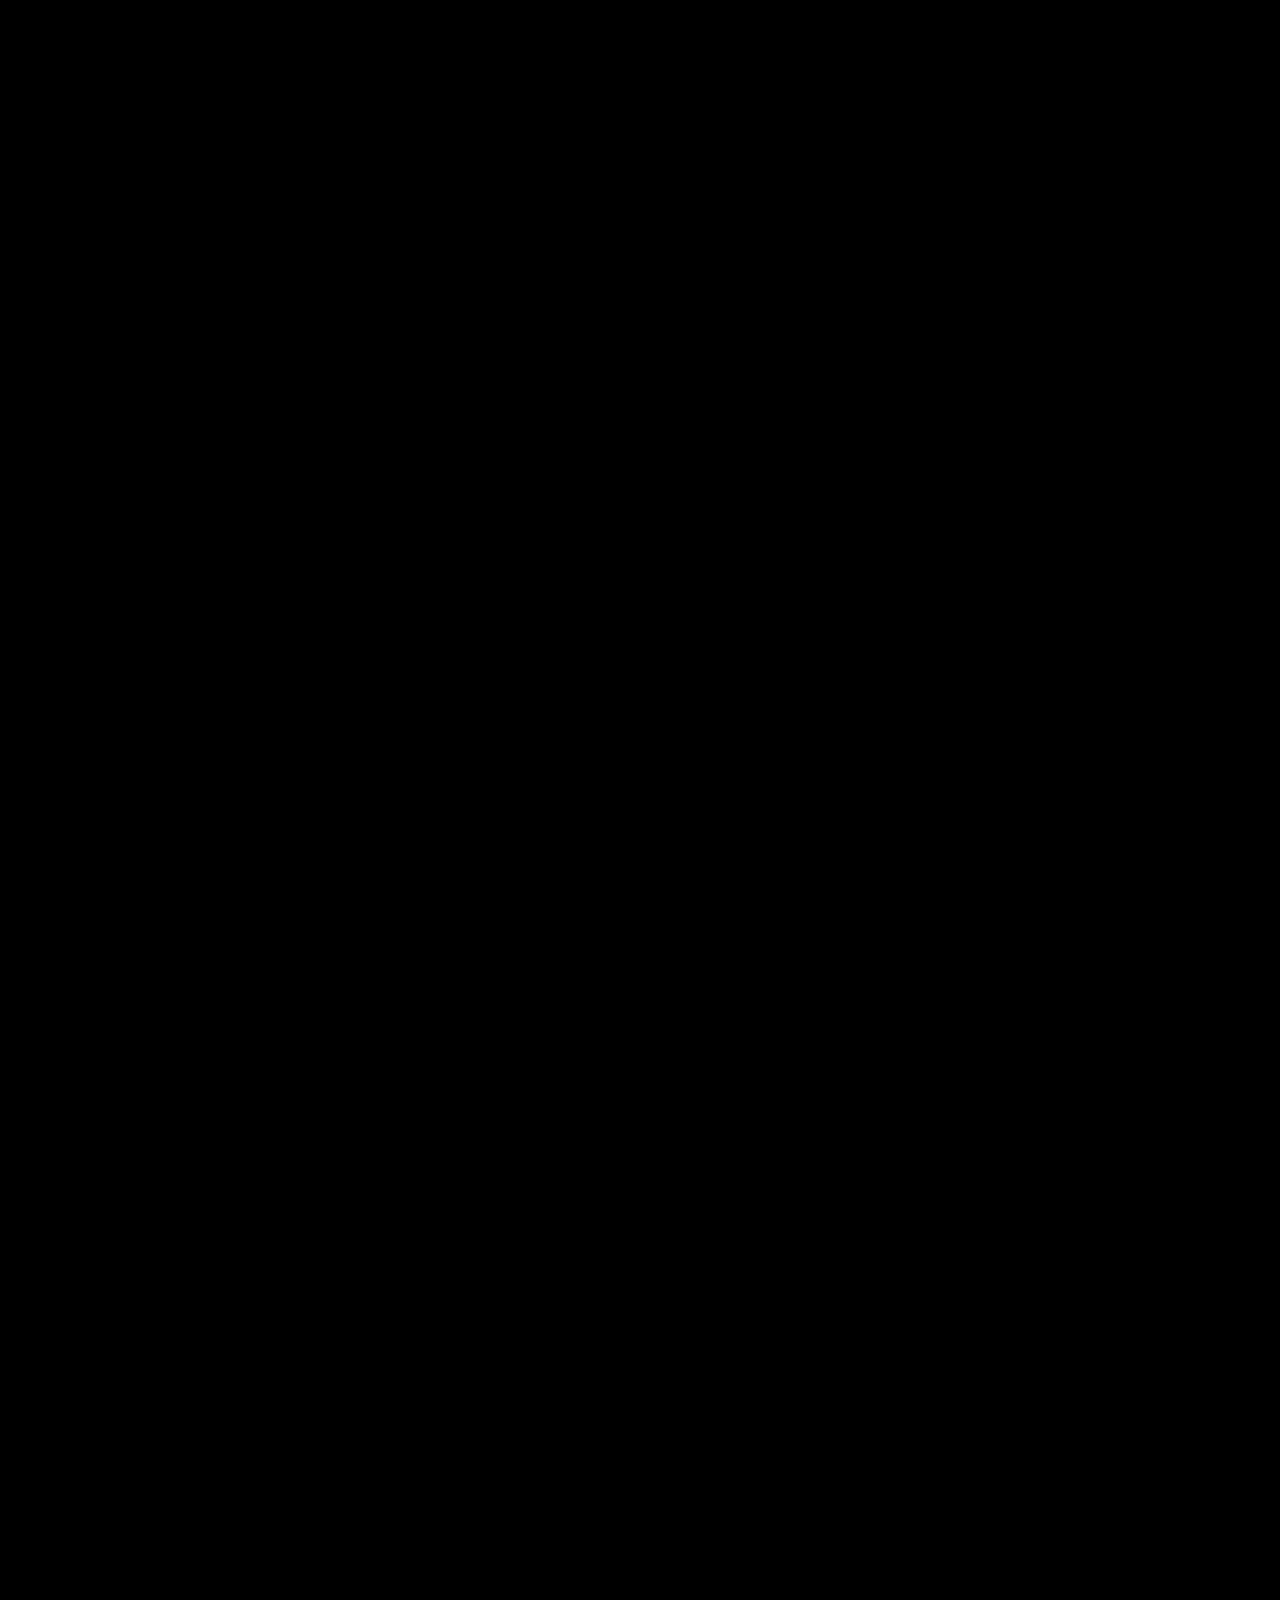
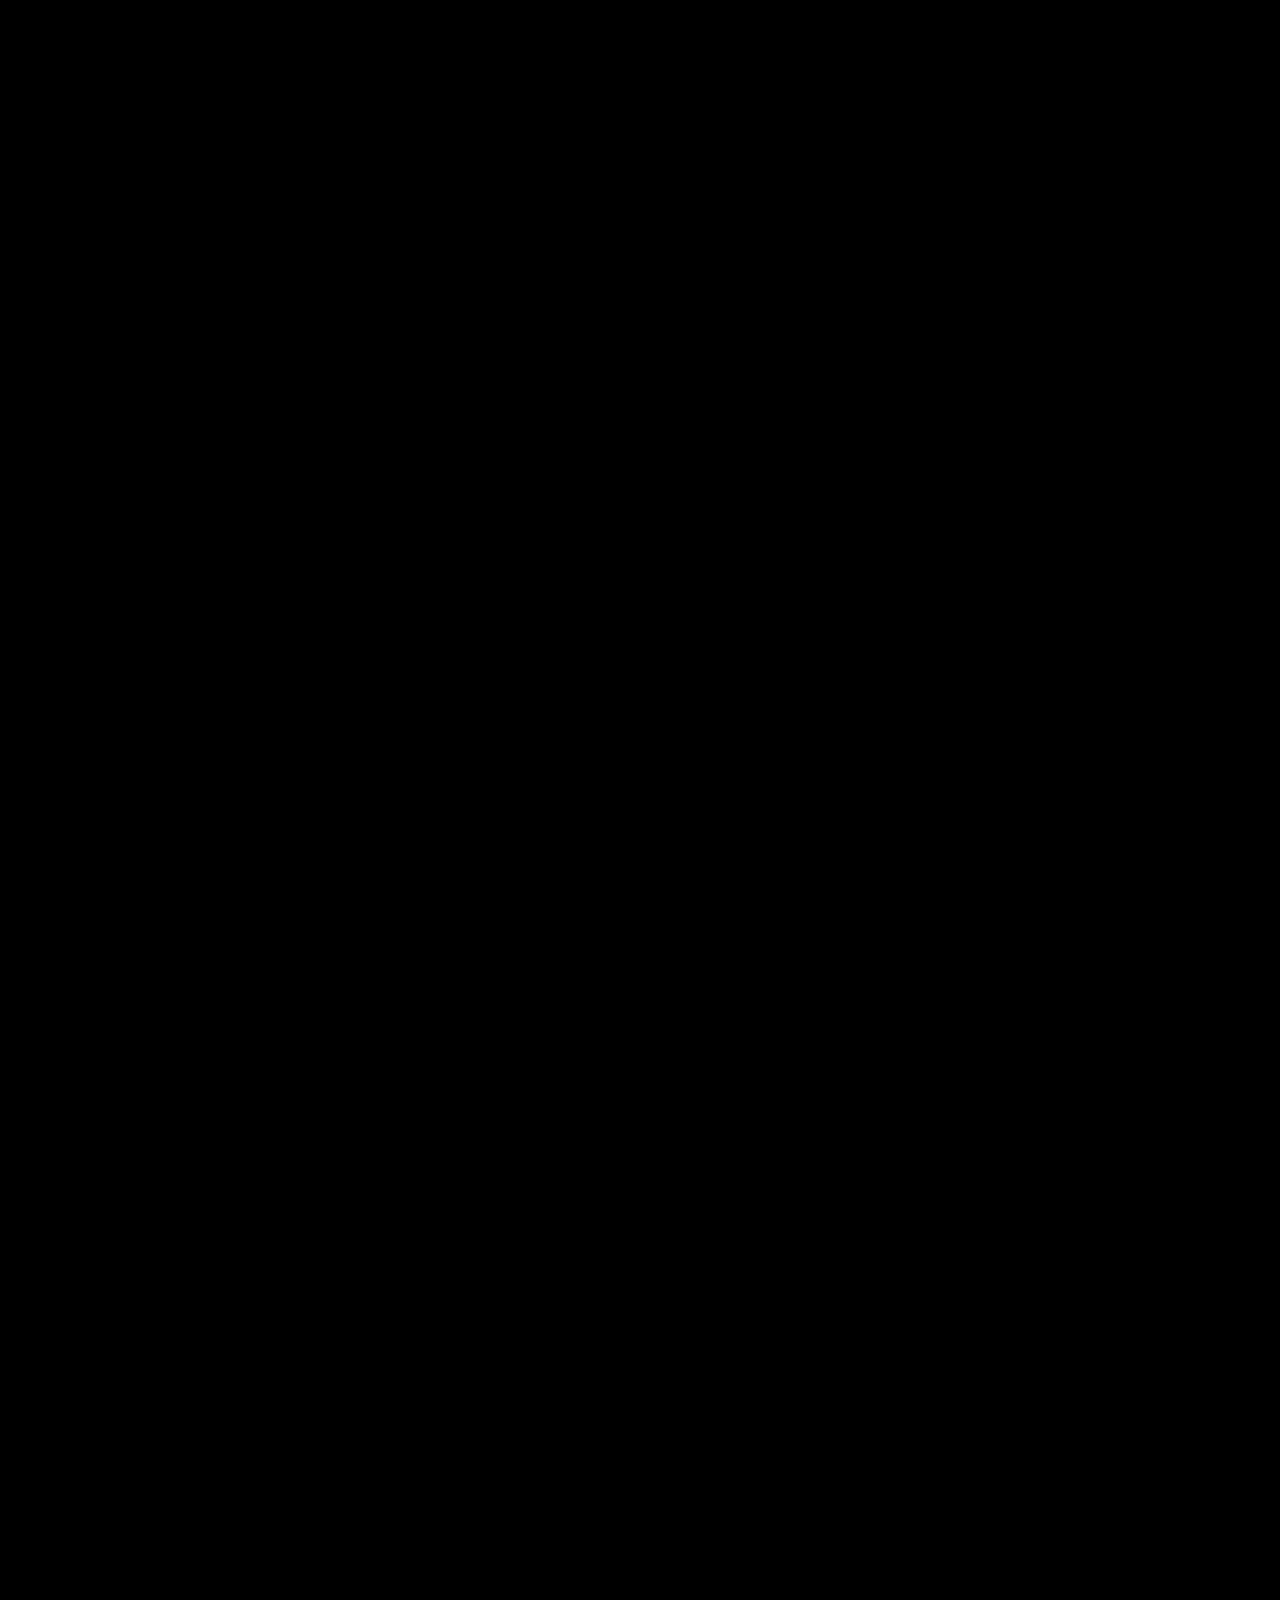
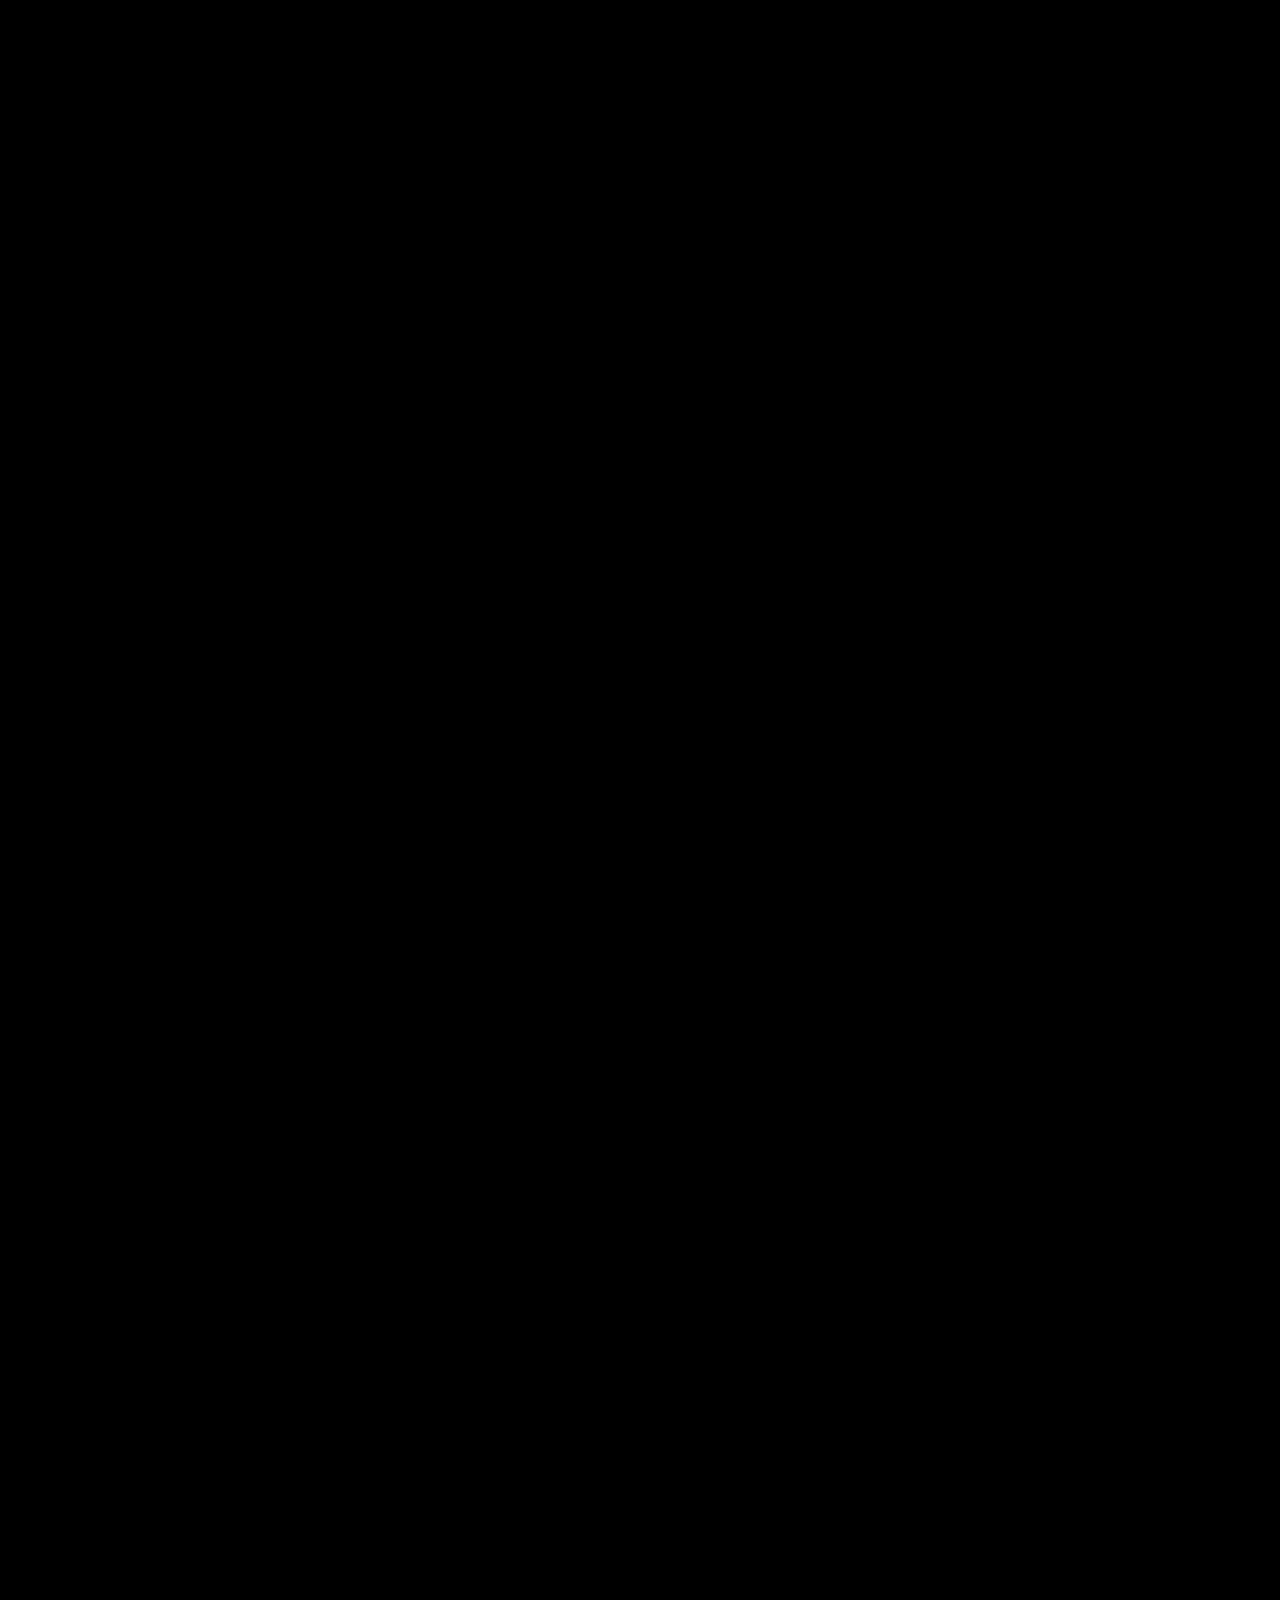
==== commit cf2877c4: "Deploy updated Rites Part 5 experience" ====
--- a/b/index.html
+++ b/b/index.html
@@ -5,8 +5,8 @@
     <meta name="viewport" content="width=device-width, initial-scale=1.0" />
     <meta name="theme-color" content="#080706" />
     <title>礼乐之邦 · 编钟与乐悬</title>
-    <script type="module" crossorigin src="/b/assets/index-BqmOmi2r.js"></script>
-    <link rel="stylesheet" crossorigin href="/b/assets/index-CP-q9Djx.css">
+    <script type="module" crossorigin src="/b/assets/index-BydhZkjl.js"></script>
+    <link rel="stylesheet" crossorigin href="/b/assets/index-P3peoLhY.css">
   </head>
   <body>
     <div id="root"></div>
--- a/b/assets/index-P3peoLhY.css
+++ b/b/assets/index-P3peoLhY.css
@@ -0,0 +1 @@
+*{margin:0;padding:0}html,body{min-height:100%;font-family:PingFangSC-Regular,Helvetica,Arial,SimSun,Microsoft Yahei,sans-serif}html::-webkit-scrollbar{width:.1rem;height:0}html::-webkit-scrollbar-track{background:#b3b1b1;border-radius:.1rem}html::-webkit-scrollbar-thumb{background:#888;border-radius:.1rem}html::-webkit-scrollbar-thumb:hover{background:#646464;border-radius:.1rem}html::-webkit-scrollbar-thumb:active{background:#444;border-radius:.1rem}html:lang(zh) h1,html:lang(zh) h2,html:lang(zh) h3,html:lang(zh) h4{font-family:Source Han Serif SC Bold;font-size:.625rem;font-weight:400;line-height:.5684rem;-webkit-text-size-adjust:100%!important;-moz-text-size-adjust:100%!important;text-size-adjust:100%!important}html:lang(zh) h5,html:lang(zh) h6{font-family:Source Han Serif SC Light;font-size:.4167rem;font-weight:400;line-height:.47rem;-webkit-text-size-adjust:100%!important;-moz-text-size-adjust:100%!important;text-size-adjust:100%!important}html:lang(zh) html,html:lang(zh) body,html:lang(zh) p{font-family:KaiTi;font-size:.4167rem;line-height:.6667rem;-webkit-text-size-adjust:100%!important;-moz-text-size-adjust:100%!important;text-size-adjust:100%!important}@font-face{font-family:Source Han Serif SC Bold;src:url(/b/assets/rites5/SourceHanSerifSC-Bold.otf)}@font-face{font-family:Source Han Serif SC Light;src:url(/b/assets/rites5/SourceHanSerifSC-Light.otf)}@font-face{font-family:KaiTi;src:url(/b/assets/rites5/FangZhengKiti.woff2)}.seeking-icon[data-v-35567810]{cursor:pointer;background-size:80%;border-radius:50%;justify-content:center;align-items:center;width:100%;min-width:.1rem;height:100%;min-height:.1rem;display:flex;position:relative}.seeking-icon .solid-circle[data-v-35567810]{background-color:#fff;border-radius:50%;width:60%;height:60%;animation:2s linear infinite alternate seeking-icon-circle-flicker-35567810;box-shadow:0 0 .2rem #fff}.seeking-icon:hover .solid-circle[data-v-35567810]{animation:none}.seeking-icon span[data-v-35567810]{opacity:.4;border:.01rem solid #fff;border-radius:50%;width:90%;height:90%;display:block;position:absolute;top:50%;left:50%;transform:translate(-50%,-50%);box-shadow:0 0 .01rem #fff}.seeking-icon span[data-v-35567810]:nth-of-type(2){animation:4s linear infinite seeking-icon-circle-scale-35567810}.seeking-icon span[data-v-35567810]:nth-of-type(3){animation:4s linear 2s infinite seeking-icon-circle-scale-35567810}.seeking-icon:hover span[data-v-35567810]:first-of-type{opacity:1}@keyframes seeking-icon-circle-flicker-35567810{0%{opacity:1}to{opacity:.7}}@keyframes seeking-icon-circle-scale-35567810{0%{opacity:.6;transform:translate(-50%,-50%)scale(1)}to{opacity:0;transform:translate(-50%,-50%)scale(1.5)}}p.vertical_rl[data-v-bfd0f4f0]{writing-mode:vertical-rl;color:#fff;letter-spacing:.018rem;font-weight:700}p.horizon_source[data-v-bfd0f4f0]{color:#fff;line-height:.4167rem}p.horizon_source[data-v-bfd0f4f0] span{text-align:right;display:block}p.horizon_text[data-v-bfd0f4f0]{color:#fff}p.vertical_text[data-v-bfd0f4f0]{color:#fff;writing-mode:vertical-rl}p.vertical_text[data-v-bfd0f4f0] span{border-left:.02rem solid #fff;padding:0 .04rem;font-size:.5rem;font-weight:700}p.vertical_text[data-v-bfd0f4f0] i{font-style:unset;background:url(/b/assets/rites5/rites_part5_red_textbg.webp) 0 0/100% 100% no-repeat;padding:.05rem .1rem .08rem}h1.horizon_title[data-v-bfd0f4f0]{color:#efc56b;font-weight:700}p.vertical_red_explanation[data-v-bfd0f4f0]{writing-mode:vertical-rl;color:#f9bb6a;letter-spacing:.018rem;font-weight:700}p.horizon_red_explanation[data-v-bfd0f4f0]{color:#ef9a35;letter-spacing:0;font-weight:700}img[data-v-bfd0f4f0]{width:100%;height:auto;display:block}.rites_part5[data-v-bfd0f4f0]{opacity:0;width:100vw;height:100vh;display:none;position:absolute}.rites_part5 .rites_part5bg1[data-v-bfd0f4f0]{transform-origin:bottom;background:url(/b/assets/rites5/rites_part5_bg1.webp) bottom/cover no-repeat;width:100%;height:100%;position:absolute;scale:1.2}.rites_part5 .rites_part5bg2[data-v-bfd0f4f0]{opacity:0;transform-origin:bottom;background:url(/b/assets/rites5/rites_part5_bg2.webp) bottom/cover no-repeat;width:100%;height:100%;position:absolute;scale:1.2}.rites_part5 .rites_part5_chimegroup1[data-v-bfd0f4f0]{width:37.5%;position:absolute;top:-10%}.rites_part5 .rites_part5_chimegroup1_left[data-v-bfd0f4f0]{transform-origin:100% 200%;left:2.5%;transform:rotate(0)}.rites_part5 .rites_part5_chimegroup1_right[data-v-bfd0f4f0]{transform-origin:20% -100%;right:2.5%;transform:rotate(0)}.rites_part5 .rites_part5_chimegroup2[data-v-bfd0f4f0]{width:22.2%;position:absolute;top:-20%}.rites_part5 .rites_part5_chimegroup2_left[data-v-bfd0f4f0]{transform-origin:100% 200%;left:10%;transform:rotate(0)}.rites_part5 .rites_part5_chimegroup2_right[data-v-bfd0f4f0]{transform-origin:96% 170%;right:10%;transform:rotate(0)}.rites_part5 .rites_part5_chimegroup3[data-v-bfd0f4f0]{width:37%;position:absolute;top:-40%}.rites_part5 .rites_part5_chimegroup3_left[data-v-bfd0f4f0]{transform-origin:78% 144%;left:2.5%;transform:rotate(0)}.rites_part5 .rites_part5_chimegroup3_right[data-v-bfd0f4f0]{transform-origin:0 170%;right:2.5%;transform:rotate(0)}.rites_part5 .rites_part5_chimegroup4[data-v-bfd0f4f0]{transform-origin:0 200%;width:10%;position:absolute;top:-50%;left:50%;transform:rotate(0)}.rites_part5 .rites_part5_chimegroup4 img[data-v-bfd0f4f0]{transform:translate(-50%,-50%)}.rites_part5 .rites_part5_chimegroup5[data-v-bfd0f4f0]{transform-origin:-10% 121%;width:17%;transition:all .5s linear;position:absolute;top:-50%;left:21.4%;transform:rotate(0)}.rites_part5 .rites_part5_chimegroup5 img[data-v-bfd0f4f0]{transform:translate(-50%,-50%)}.rites_part5 .rites_part5_chimegroup6[data-v-bfd0f4f0]{transform-origin:-229% 115%;width:17%;transition:all .5s linear;position:absolute;top:-50%;left:50%}.rites_part5 .rites_part5_chimegroup6 img[data-v-bfd0f4f0]{transform:translate(-50%,-50%)}.rites_part5 .rites_part5_chimegroup7[data-v-bfd0f4f0]{transform-origin:50%;width:17%;transition:all .5s linear;position:absolute;top:-50%;right:21.4%;transform:rotate(0)}.rites_part5 .rites_part5_chimegroup7 img[data-v-bfd0f4f0]{transform:translate(50%,-50%)}.rites_part5 .rites_part5_chimegroup8[data-v-bfd0f4f0]{width:42.65%;position:absolute;top:-300%;right:0}.rites_part5 .rites_part5_chime_shelf[data-v-bfd0f4f0]{opacity:0;width:33%;position:absolute;bottom:30%;left:50%;transform:translate(-50%,50%)}.rites_part5 .rites_part5_chime_series[data-v-bfd0f4f0]{opacity:0;width:100%;height:100%;display:none}.rites_part5 .rites_part5_chime_series .rites_part5_chime_series_pic[data-v-bfd0f4f0]{position:absolute;bottom:20%;left:50%;transform:translate(-50%)}.rites_part5 .rites_part5_chime_series .rites_part5_chime_series_pic1[data-v-bfd0f4f0]{width:34%;bottom:16%}.rites_part5 .rites_part5_chime_series .rites_part5_chime_series_pic2[data-v-bfd0f4f0]{opacity:0;width:34%}.rites_part5 .rites_part5_chime_series .rites_part5_chime_series_pic3[data-v-bfd0f4f0]{opacity:0;width:30%}.rites_part5 .rites_part5_chime_series .rites_part5_chime_series_pic4[data-v-bfd0f4f0]{opacity:0;width:16.5%}.rites_part5 .rites_part5_chime_series .rites_part5_chime_series_text[data-v-bfd0f4f0]{width:5.8%;position:absolute;top:15%;transform:translate(-50%)}.rites_part5 .rites_part5_chime_series .rites_part5_chime_series_text .rites_part5_text[data-v-bfd0f4f0]{width:max-content;position:absolute;top:90%;left:50%;transform:translate(-50%)}.rites_part5 .rites_part5_chime_series .rites_part5_chime_series_text .rites_part5_text p[data-v-bfd0f4f0]{letter-spacing:.03rem;font-family:Source Han Serif SC Light;font-size:.26rem;line-height:.54rem}.rites_part5 .rites_part5_chime_series .rites_part5_chime_series_text .rites_part5_text p[data-v-bfd0f4f0] span{padding:0 .06rem;font-size:.26rem;font-weight:400}.rites_part5 .rites_part5_chime_series .rites_part5_chime_series_text7[data-v-bfd0f4f0]{left:41%}.rites_part5 .rites_part5_chime_series .rites_part5_chime_series_text7 .rites_part5_chime_series_text_light7[data-v-bfd0f4f0]{position:absolute;top:0;left:0}.rites_part5 .rites_part5_chime_series .rites_part5_chime_series_text8[data-v-bfd0f4f0]{left:47%}.rites_part5 .rites_part5_chime_series .rites_part5_chime_series_text8 .rites_part5_chime_series_text_light8[data-v-bfd0f4f0]{opacity:0;position:absolute;top:0;left:0}.rites_part5 .rites_part5_chime_series .rites_part5_chime_series_text9[data-v-bfd0f4f0]{left:53%}.rites_part5 .rites_part5_chime_series .rites_part5_chime_series_text9 .rites_part5_chime_series_text_light9[data-v-bfd0f4f0]{opacity:0;position:absolute;top:0;left:0}.rites_part5 .rites_part5_chime_series .rites_part5_chime_series_text10[data-v-bfd0f4f0]{left:59%}.rites_part5 .rites_part5_chime_series .rites_part5_chime_series_text10 .rites_part5_chime_series_text_light10[data-v-bfd0f4f0]{opacity:0;position:absolute;top:0;left:0}.rites_part5 #rites_part5_video[data-v-bfd0f4f0]{opacity:0;object-fit:cover;width:100%;height:100%;display:none;position:absolute;top:0;left:0}.rites_part5 .rites_part5_text1[data-v-bfd0f4f0]{opacity:0;position:absolute;top:60%;right:10%;transform:translateY(-50%)}.rites_part5 .rites_part5_text1 p[data-v-bfd0f4f0]{font-size:.35rem}.rites_part5 .rites_part5_text2[data-v-bfd0f4f0],.rites_part5 .rites_part5_text5[data-v-bfd0f4f0],.rites_part5 .rites_part5_text6[data-v-bfd0f4f0]{text-align:center;width:100%;position:absolute;top:100%}.rites_part5 .rites_part5_text3[data-v-bfd0f4f0]{opacity:0;padding-top:5%;position:absolute;top:100%;left:70%}.rites_part5 .rites_part5_text3 h1[data-v-bfd0f4f0]{color:#fe8846;padding-bottom:5%}.rites_part5 .rites_part5_text4[data-v-bfd0f4f0]{opacity:0;position:absolute;top:108%;left:72%}.rites_part5 .rites_part5_text11[data-v-bfd0f4f0]{opacity:0;transform-origin:50% 230%;position:absolute;top:70%;left:50%;transform:translate(-50%,-50%)}.rites_part5 .rites_part5_text11 p[data-v-bfd0f4f0]{font-size:.35rem;line-height:.44rem}.rites_part5 .rites_part5_text11 p[data-v-bfd0f4f0] span{line-height:1rem}.rites_part5 .rites_part5_text12[data-v-bfd0f4f0]{position:absolute;top:100%;left:70%}.rites_part5 .rites_part5_text12 h1[data-v-bfd0f4f0]{color:#fe8846;padding-bottom:5%}.rites_part5 .rites_part5_text13[data-v-bfd0f4f0],.rites_part5 .rites_part5_text14[data-v-bfd0f4f0]{position:absolute;top:108%;left:70%}.rites_part5 .rites_part5_dot1[data-v-bfd0f4f0]{opacity:0;width:.6rem;height:.6rem;display:none;position:absolute;top:68%;left:25%}.rites_part5 .rites_part5_dot2[data-v-bfd0f4f0]{opacity:0;width:.6rem;height:.6rem;display:none;position:absolute;top:30%;left:50%}.rites_part5 .rites_part5_dot3[data-v-bfd0f4f0]{opacity:0;width:.6rem;height:.6rem;display:none;position:absolute;top:68%;left:80%}@keyframes seeking-icon-circle-flicker-bfd0f4f0{0%{opacity:1}to{opacity:.7}}@keyframes seeking-icon-circle-scale-bfd0f4f0{0%{opacity:.6;transform:translate(-50%,-50%)scale(1)}to{opacity:0;transform:translate(-50%,-50%)scale(1.5)}}html,body,#root{background:#000;min-height:100%;margin:0}body{overflow-x:hidden}.part5-scroll{position:relative}.part5-viewport{background:#000;position:fixed;inset:0;overflow:hidden}.part5-viewport .rites_part5{top:0;left:0}[role=button]:focus-visible{outline-offset:5px;outline:2px solid #efc56b}.media-error{color:#fff;font:16px sans-serif;display:none;position:fixed;bottom:12px;left:20px}[data-media-error=true] .media-error{display:block}@media (prefers-reduced-motion:reduce){.rites_part5 *{transition:none!important;animation:none!important}}.original-nav{z-index:9998;box-sizing:border-box;background:#000000c4;align-items:center;width:100%;height:.92rem;padding-left:3.09rem;padding-right:3.04rem;transition:transform .3s;display:flex;position:fixed;top:0;left:0}.original-nav.hidden{transform:translateY(-100%)}.original-nav-logo img{filter:drop-shadow(0 0 .18rem #ff90002e);width:1.73rem;height:.83rem;display:block}.original-nav-right{align-items:center;height:100%;margin-left:auto;display:flex}.original-nav-links{margin:0;padding:0;list-style:none;display:flex}.original-nav-links li{border-right:.01rem dotted #bebebe;height:.42rem;padding:0 .24rem}.original-nav-links a{height:.42rem;display:block;position:relative}.original-nav-links img{opacity:.9;width:auto;height:.42rem;display:block}.original-nav-links img.hover{opacity:0;position:absolute;top:0;left:0}.original-nav-links a:hover img.hover,.original-nav-links a:focus-visible img.hover{opacity:1}.original-nav-languages{align-items:center;gap:.15rem;padding:0 .3rem;font-family:Source Han Serif SC Bold,serif;display:flex}.original-nav-languages>*{color:#fff;box-sizing:border-box;border-radius:50%;justify-content:center;align-items:center;width:.52rem;height:.52rem;font-size:.29rem;text-decoration:none;display:flex}.original-nav-languages .active{background:#a6793e}.original-nav-languages a{opacity:.45}.original-nav-sound{cursor:pointer;background:0 0;border:0;border-left:.01rem dotted #bebebe;justify-content:flex-end;align-items:center;width:.65rem;height:.42rem;padding:0 0 0 .4rem;display:flex}.original-nav-sound img{width:.24rem;height:.24rem;display:block}@media (width<=800px){.original-nav{height:54px;padding:0 20px}.original-nav-logo img{width:100px;height:auto}.original-nav-links{display:none}.original-nav-languages{margin-left:auto}.original-nav-languages>*{width:30px;height:30px;font-size:16px}.original-nav-sound{width:40px;height:26px;padding-left:12px}.original-nav-sound img{width:18px;height:18px}}@media (prefers-reduced-motion:reduce){.original-nav{transition:none}}.b-effects{pointer-events:none;z-index:10;position:fixed;inset:0}.b-focus-backdrop{z-index:10000;pointer-events:none;-webkit-backdrop-filter:blur(12px);opacity:0;background:#0000004d;transition:opacity .45s;position:fixed;inset:0}.b-focus-backdrop.active{opacity:1}.b-focus-layer{z-index:10001;pointer-events:none;isolation:isolate;position:fixed;inset:0}.b-bell{opacity:0;pointer-events:none;transform-origin:50% 0;transition:opacity .25s;position:fixed}.b-solid{width:100%;height:100%;position:relative}.b-bell.listening .b-solid{transform-origin:50% 22%;animation:90ms ease-in-out infinite alternate bell-resonance}.b-bell.listening{animation:5.5s ease-in-out infinite bell-breathe}@keyframes bell-resonance{0%{rotate:-.65deg}to{rotate:.65deg}}@keyframes bell-breathe{0%,to{filter:brightness(1.2)drop-shadow(0 0 9px #e9b84888)}50%{filter:brightness(1.4)drop-shadow(0 0 17px #f8d36bbb)}}.b-solid canvas{backface-visibility:visible;width:100%;height:100%;position:absolute;inset:0}.b-bell.glow{filter:brightness(1.55)drop-shadow(0 0 2px #fff6b0)drop-shadow(0 0 7px #f8d36be6)drop-shadow(0 0 18px #e9b848bb)}.b-info{color:#f4e7c0;opacity:0;z-index:8;background:#102725ed;width:70%;max-width:600px;padding:18px 24px;font:20px/1.6 KaiTi,serif;transition:opacity .2s;position:fixed;bottom:10%;left:50%;transform:translate(-50%)}.b-info.visible{opacity:1}.b-lens{z-index:10002;pointer-events:none;contain:strict;background:#000;border:2px solid #ebd393;border-radius:50%;width:200px;height:200px;display:none;position:fixed;overflow:hidden}.b-lens.visible{display:block}.b-mirror,.b-mirror *{pointer-events:none!important}.b-no-cursor,.b-no-cursor *{cursor:none!important}.b-touch{text-align:center;color:#fff;z-index:9999;background:#000a;width:100%;font:16px sans-serif;display:none;position:fixed;bottom:12px;left:0}@media (pointer:coarse){.b-touch{display:block}}@media (prefers-reduced-motion:reduce){.b-bell,.b-info{transition:none}.b-bell.listening,.b-bell.listening .b-solid{animation:none}.b-bell.listening{filter:brightness(1.3)drop-shadow(0 0 12px #e9b848aa)}}.rites_part5_chime_series.xuan-ready{z-index:1}.rites_part5_text11,.rites_part5_text11 *{pointer-events:none}.xuan-ready .xuan-art{pointer-events:none;cursor:pointer}.xuan-ready .xuan-art.xuan-current{pointer-events:auto}.xuan-ready .xuan-art img{object-fit:contain;object-position:center bottom;pointer-events:none;width:100%;height:100%;display:block;position:absolute;inset:0}.xuan-animation{visibility:hidden}.xuan-playing .xuan-animation{visibility:visible}.xuan-playing .xuan-poster{visibility:hidden}.xuan-pending{opacity:.85!important}.rites_part5 .rites_part5_chime_series.xuan-ready .rites_part5_chime_series_pic1[data-v-bfd0f4f0]{width:40.5%;bottom:calc(20% - .352vw)}.rites_part5 .rites_part5_chime_series.xuan-ready .rites_part5_chime_series_pic2[data-v-bfd0f4f0]{width:51%;bottom:calc(20% - .332vw)}.rites_part5 .rites_part5_chime_series.xuan-ready .rites_part5_chime_series_pic3[data-v-bfd0f4f0]{width:45%;bottom:calc(20% - .701vw)}.rites_part5 .rites_part5_chime_series.xuan-ready .rites_part5_chime_series_pic4[data-v-bfd0f4f0]{width:33%;bottom:calc(20% - 1.409vw)}.xuan-ready .rites_part5_chime_series_text{filter:saturate(.55)}.xuan-ready .rites_part5_chime_series_text.xuan-selected{filter:brightness(1.13)saturate()}.part5-scroll #rites_part5_video:not(.video-frame-ready){visibility:hidden}
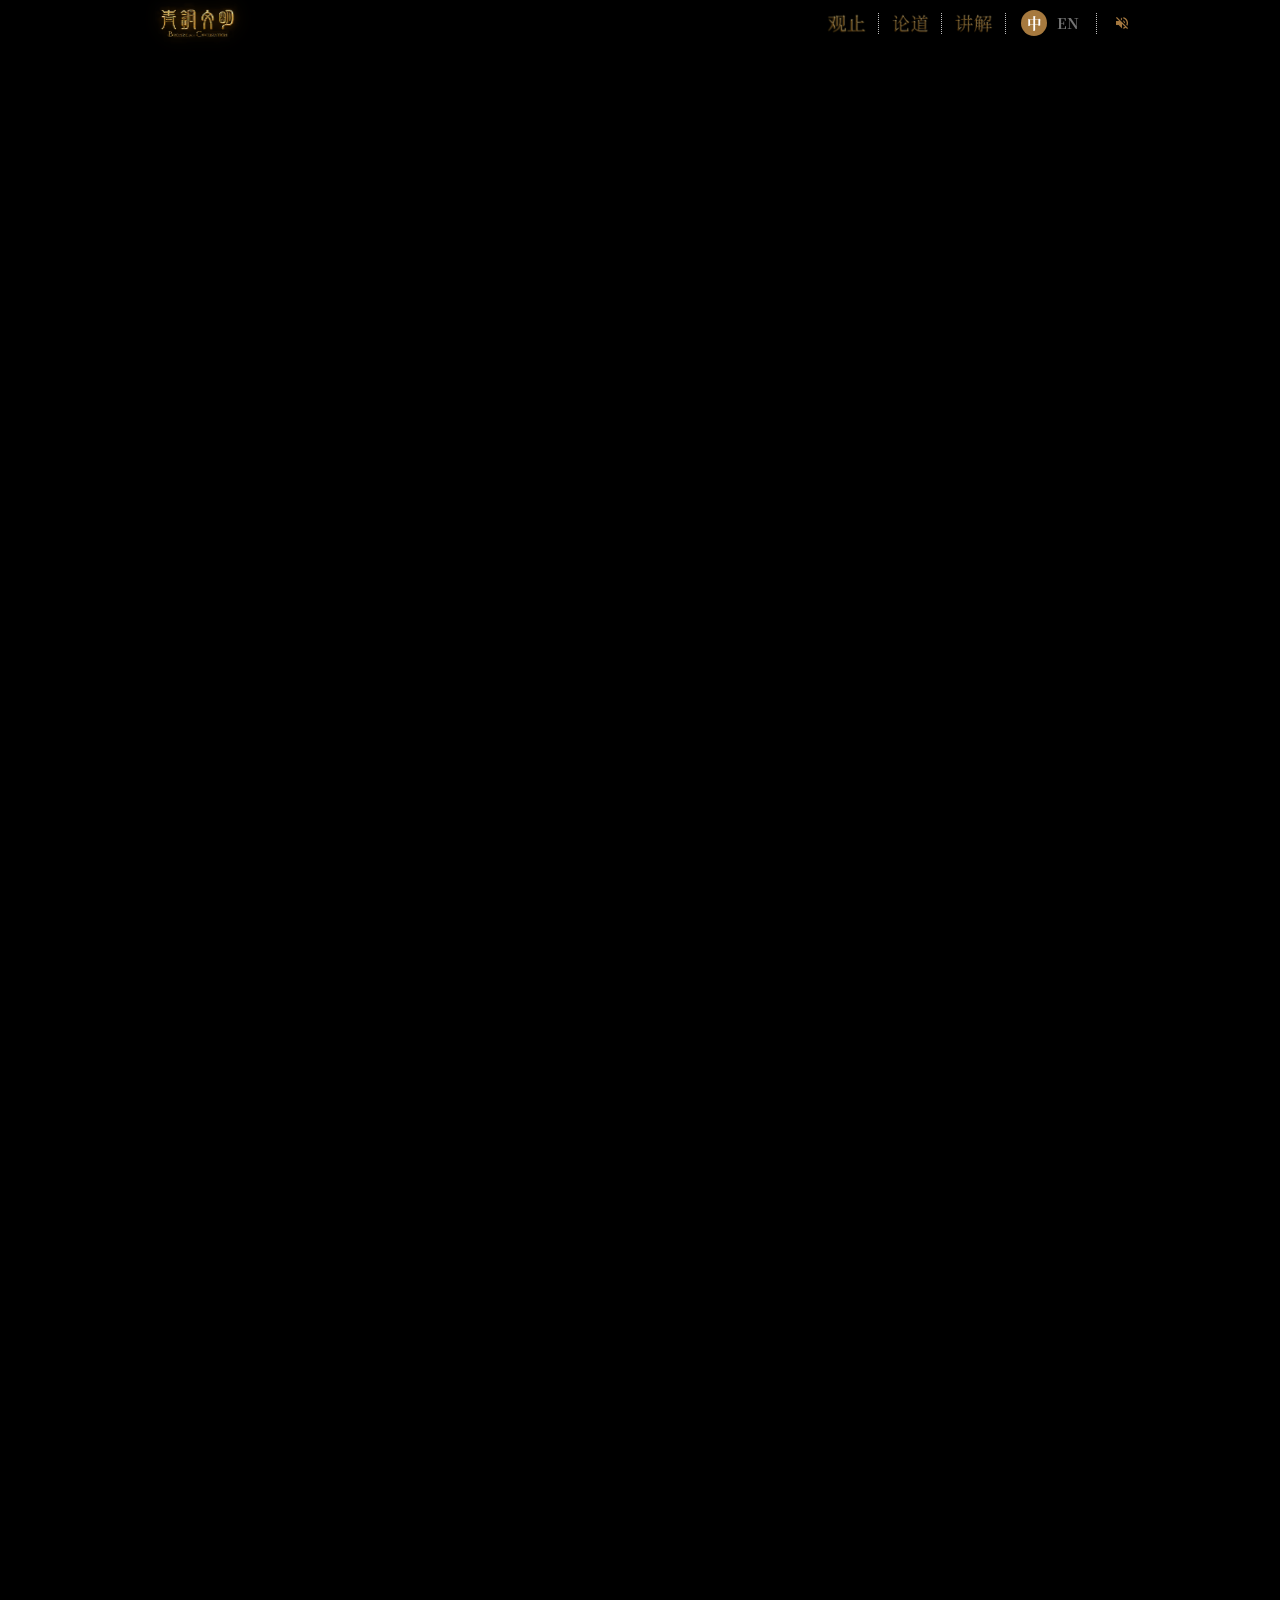
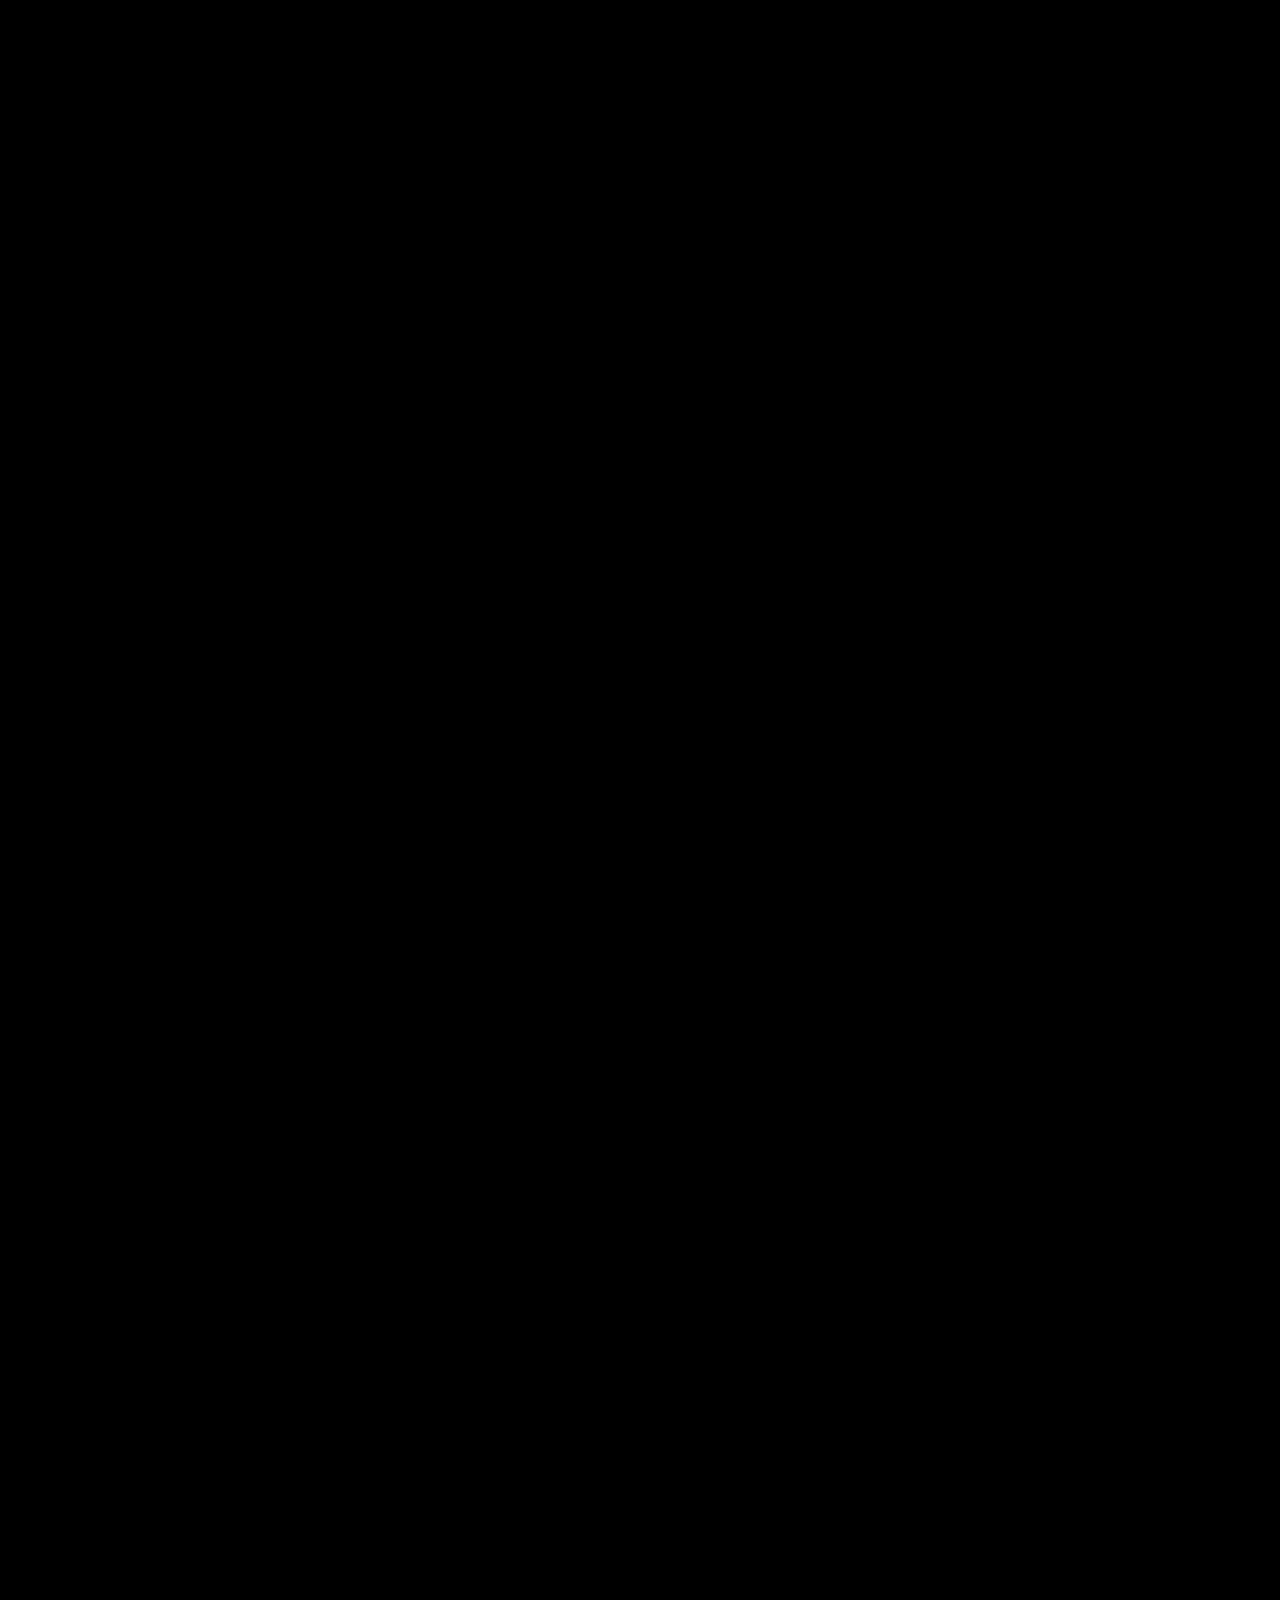
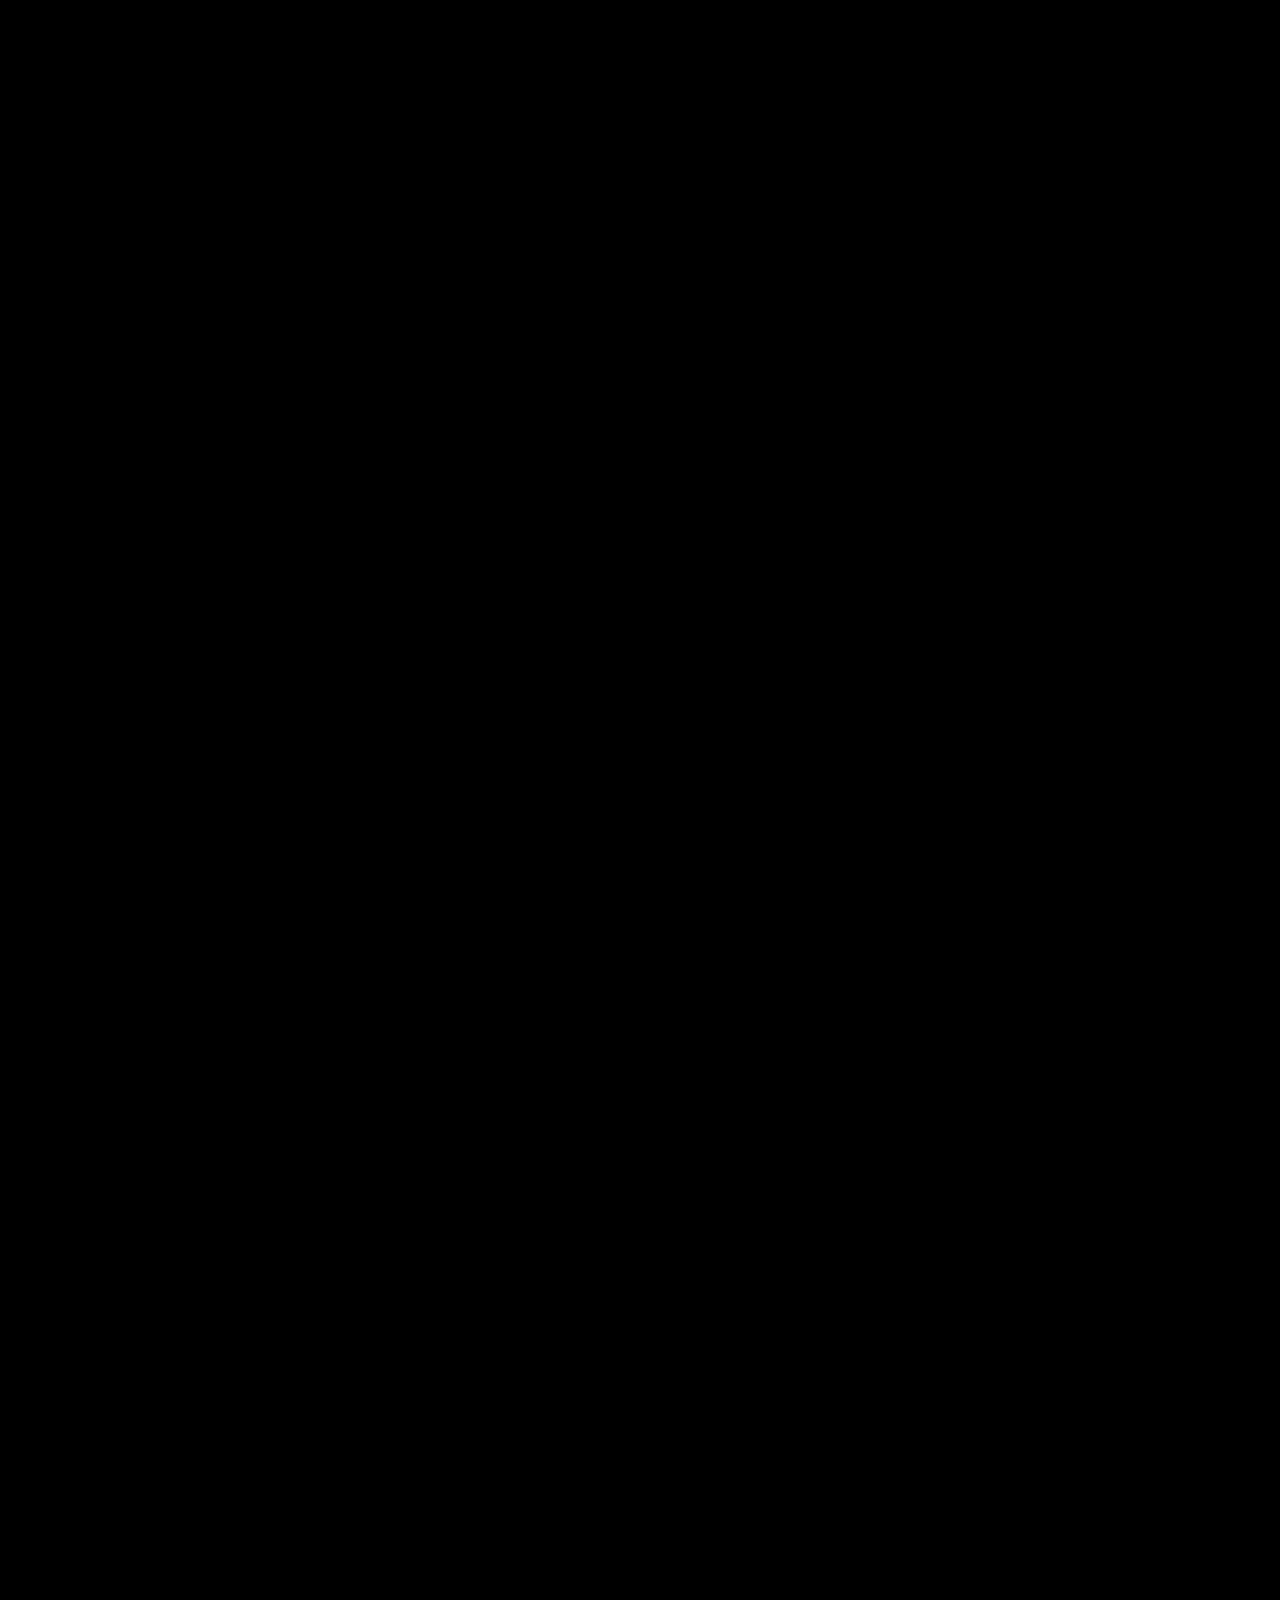
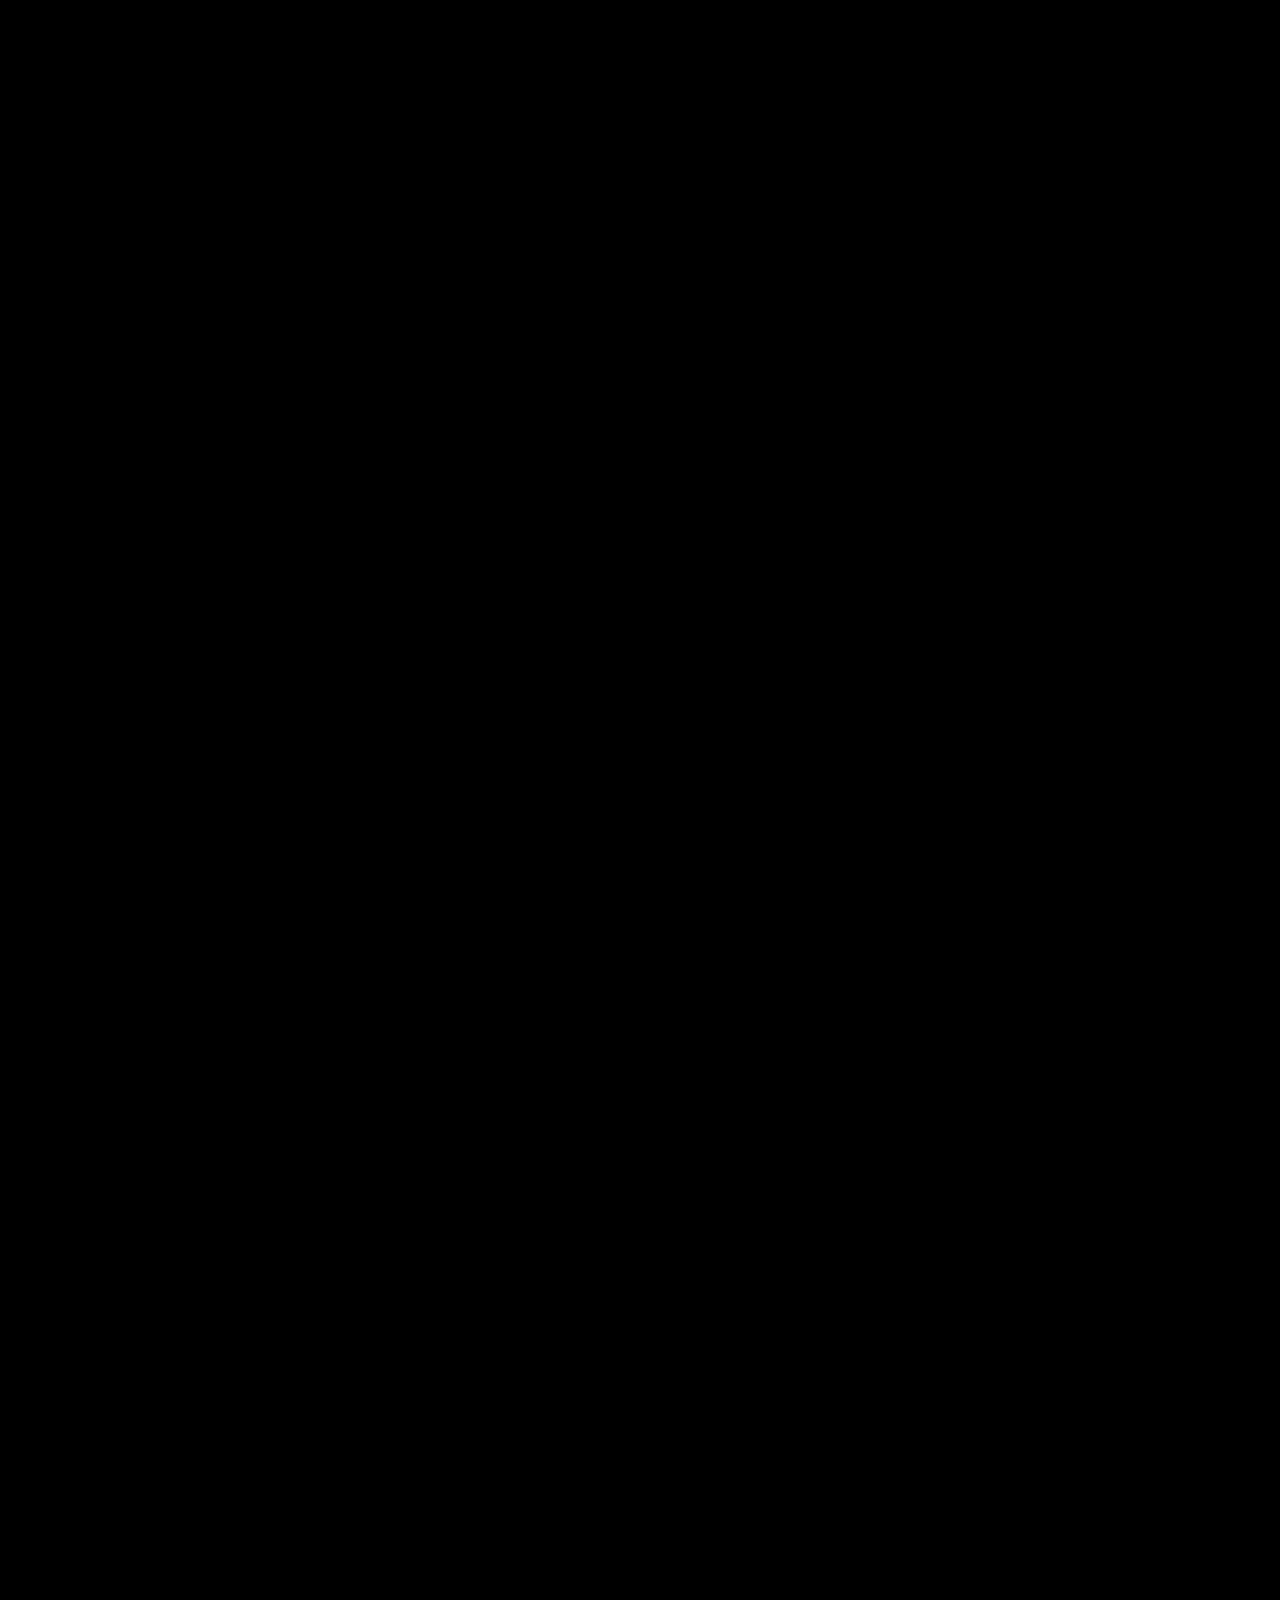
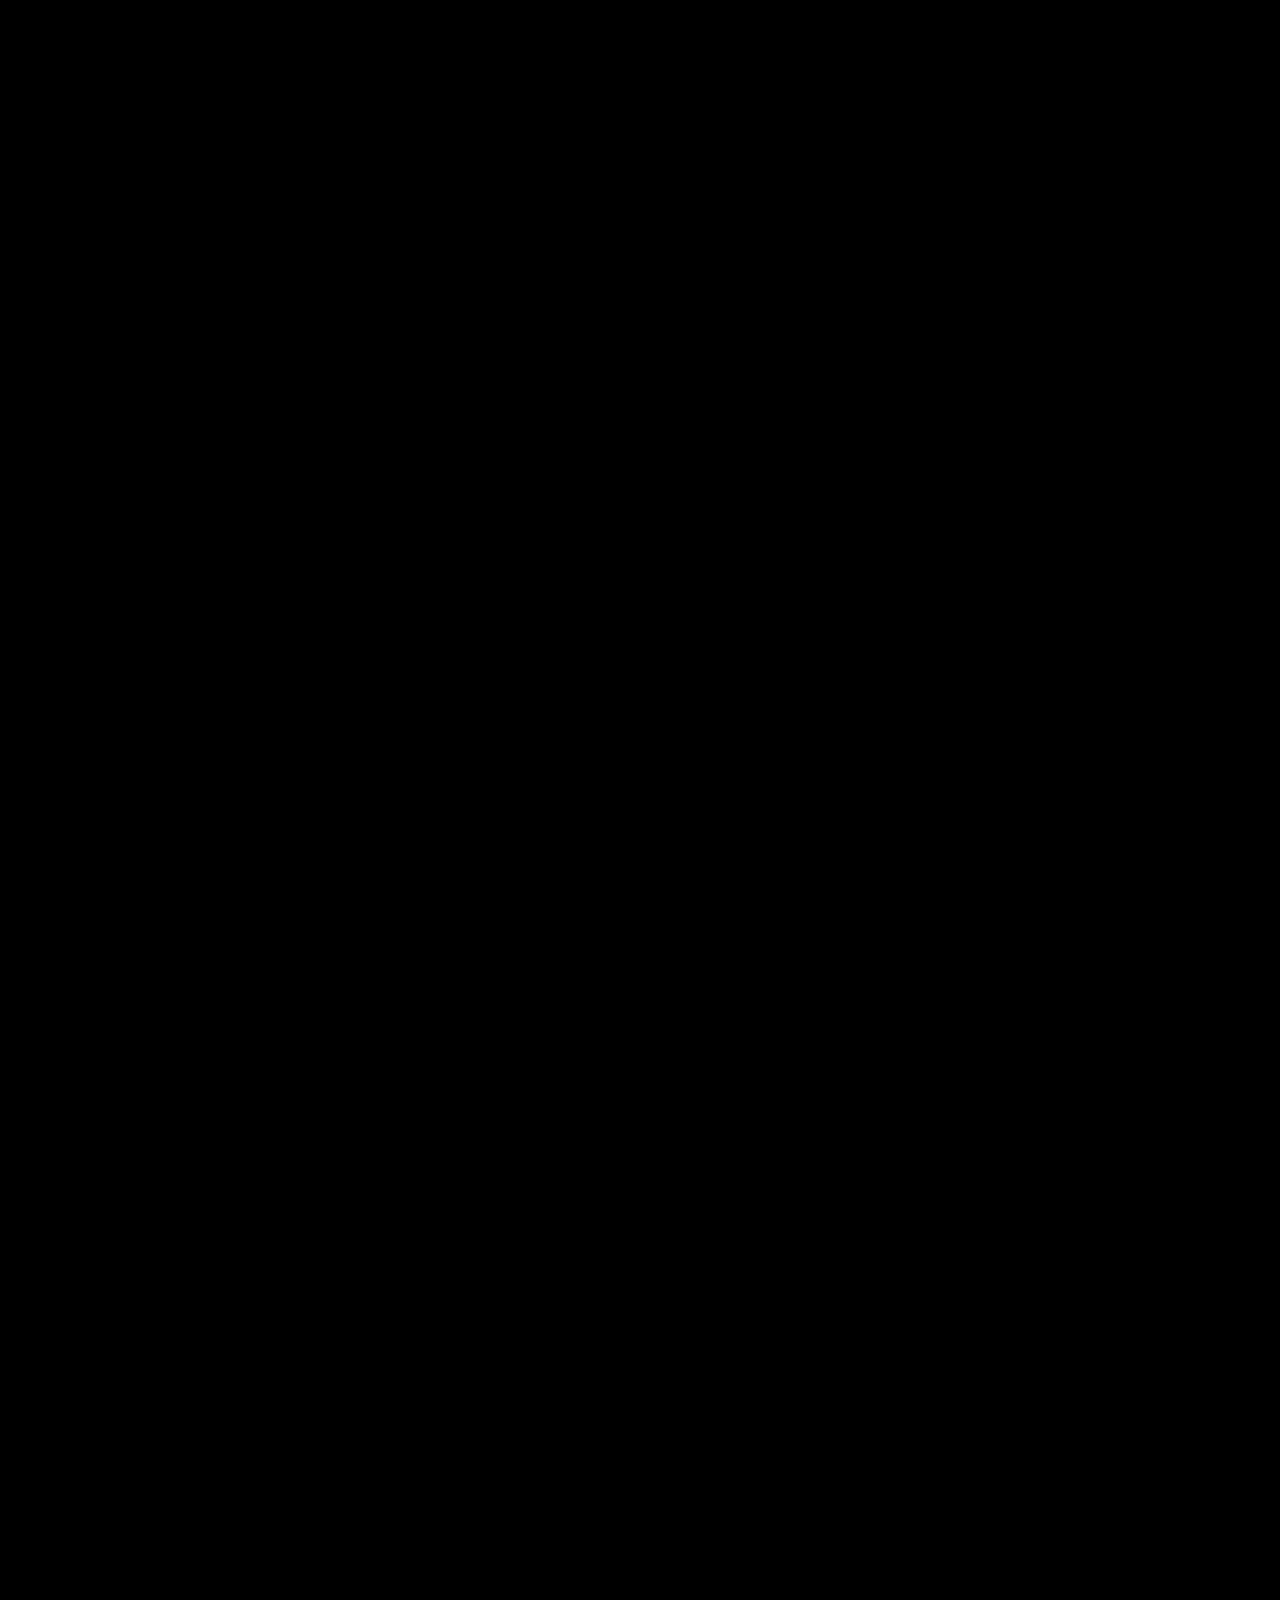
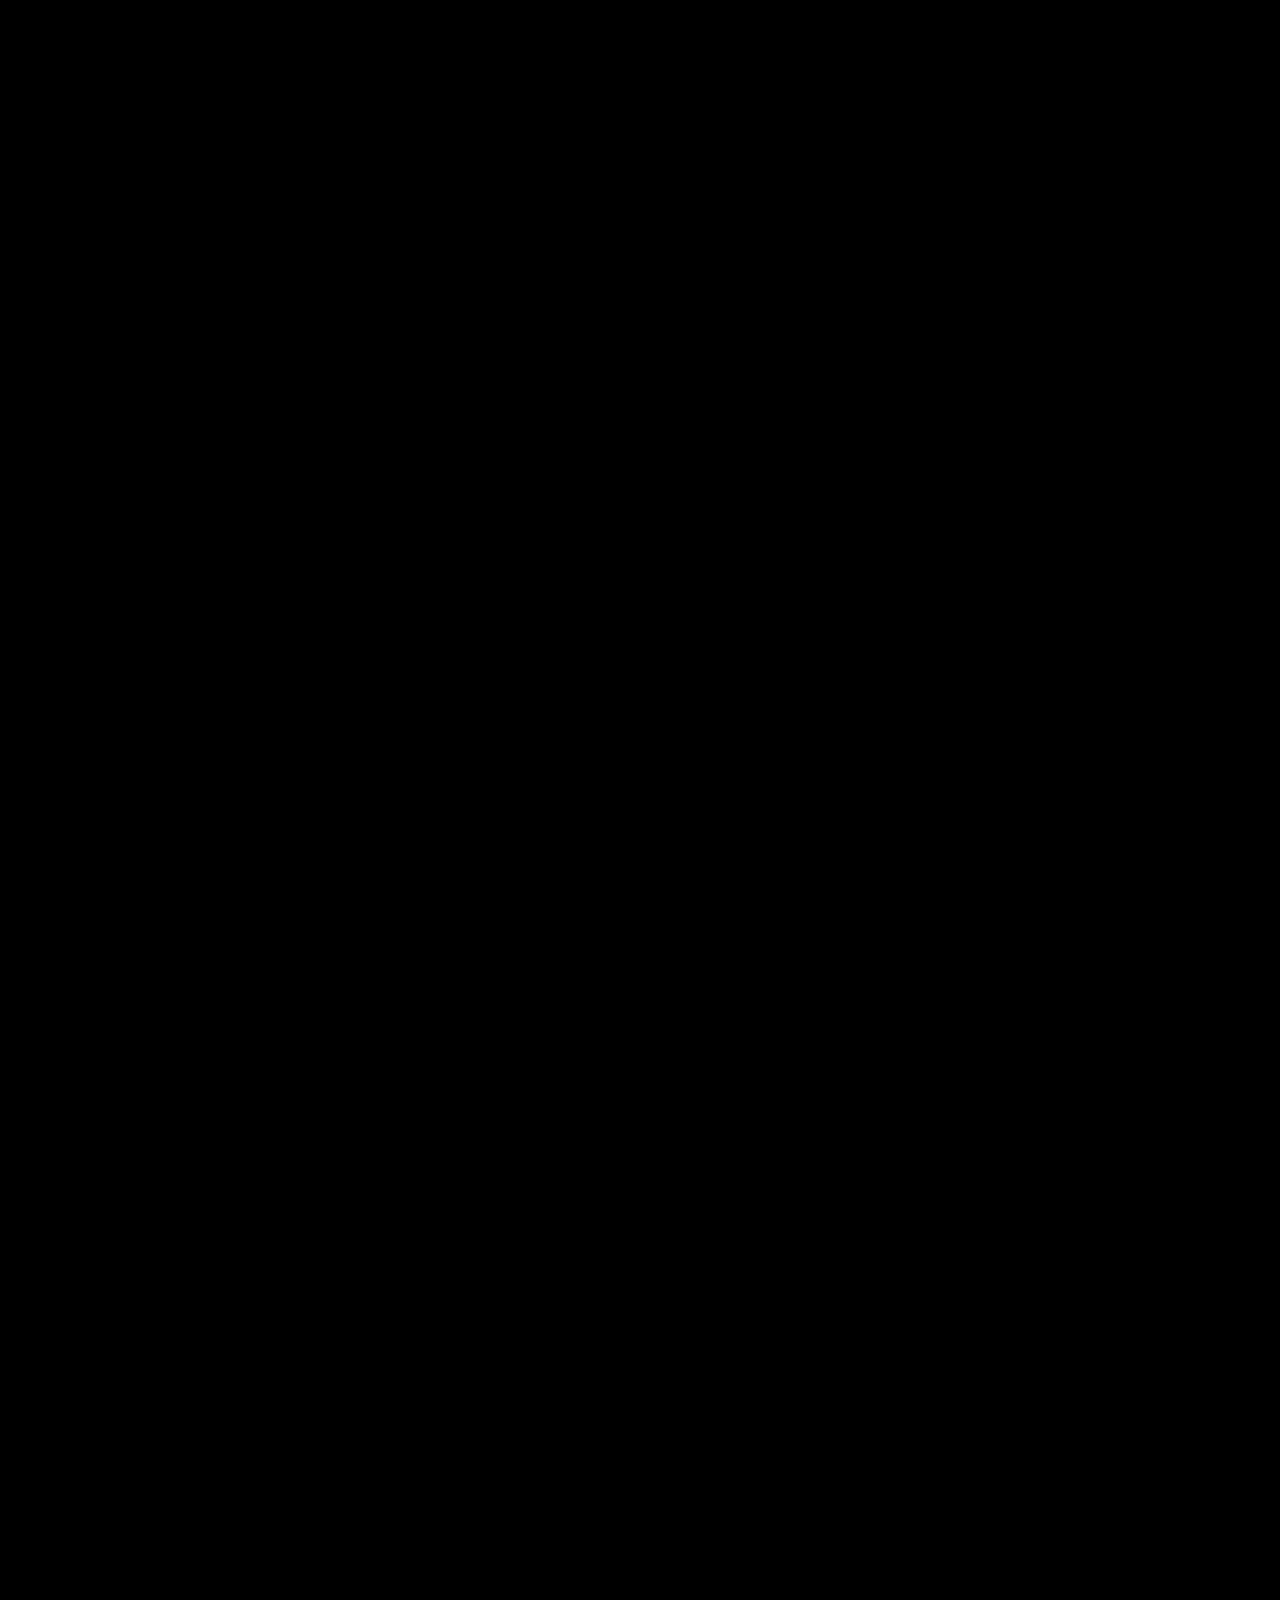
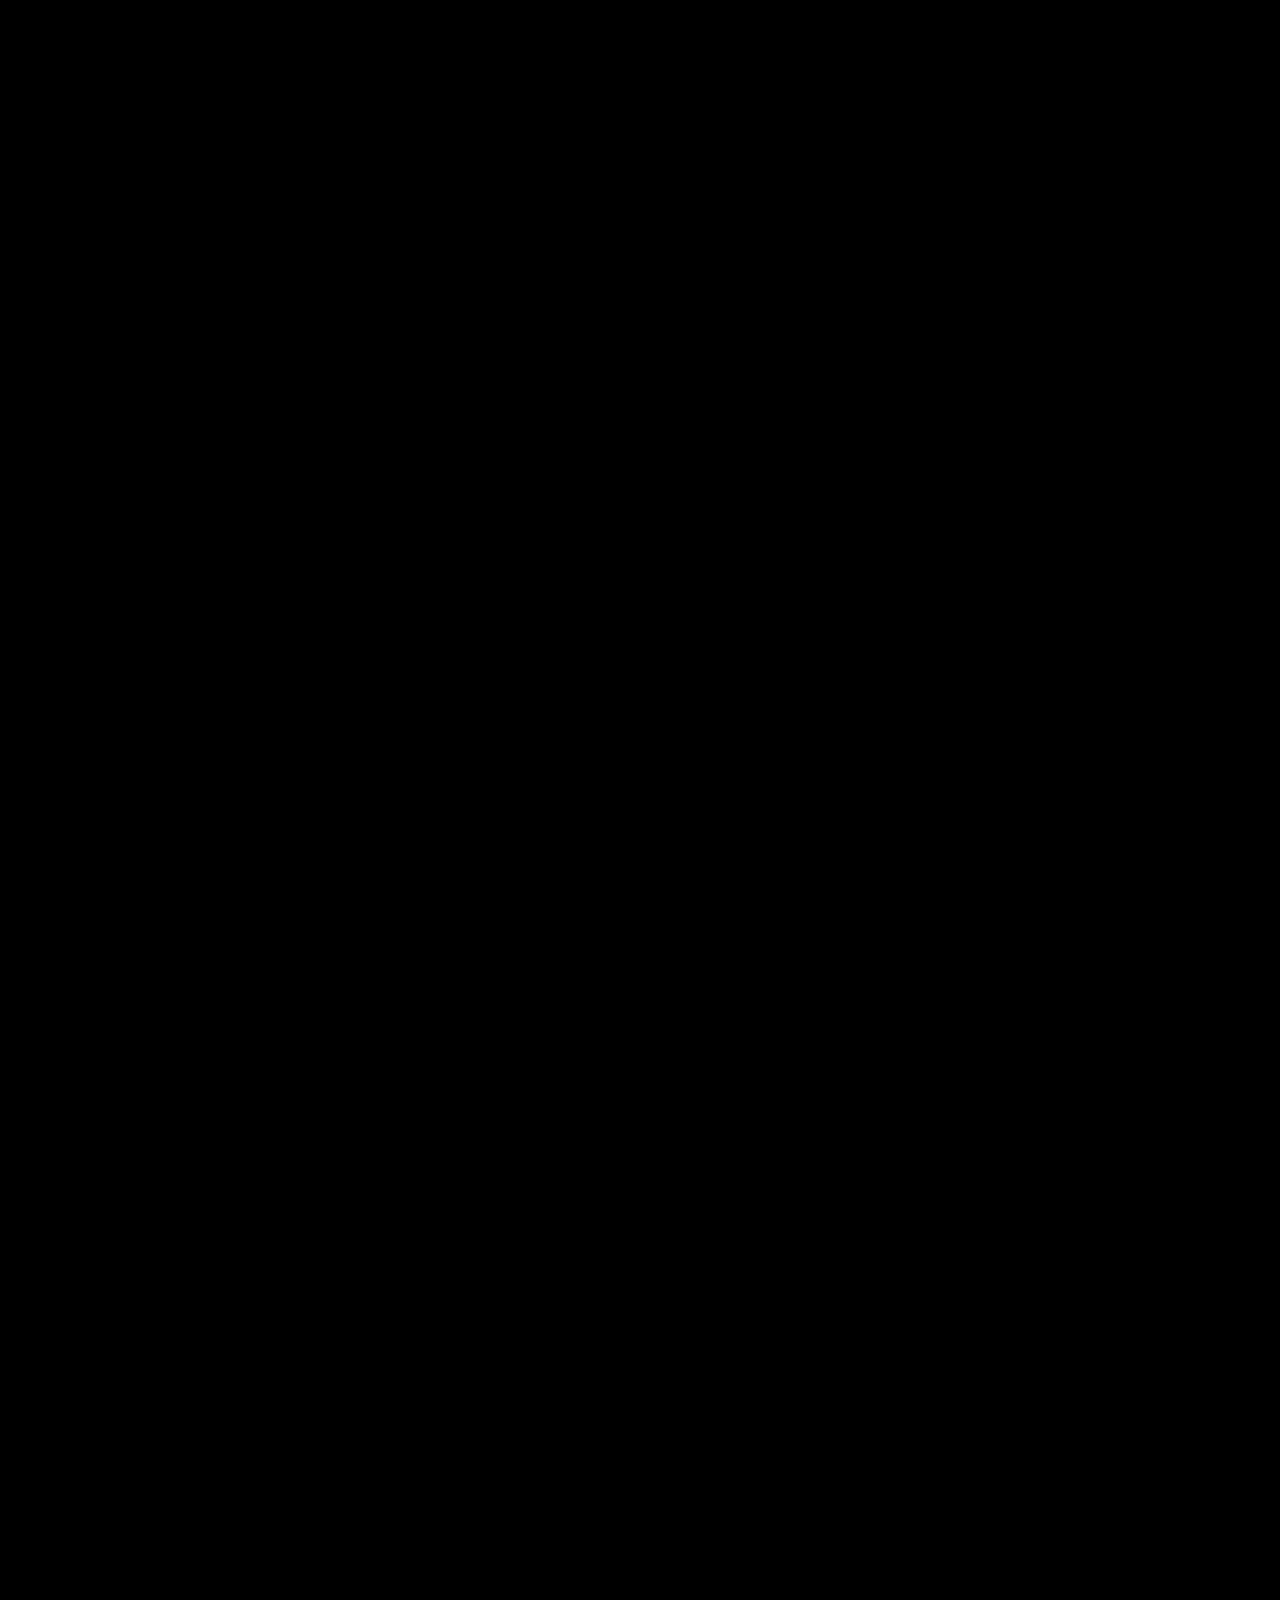
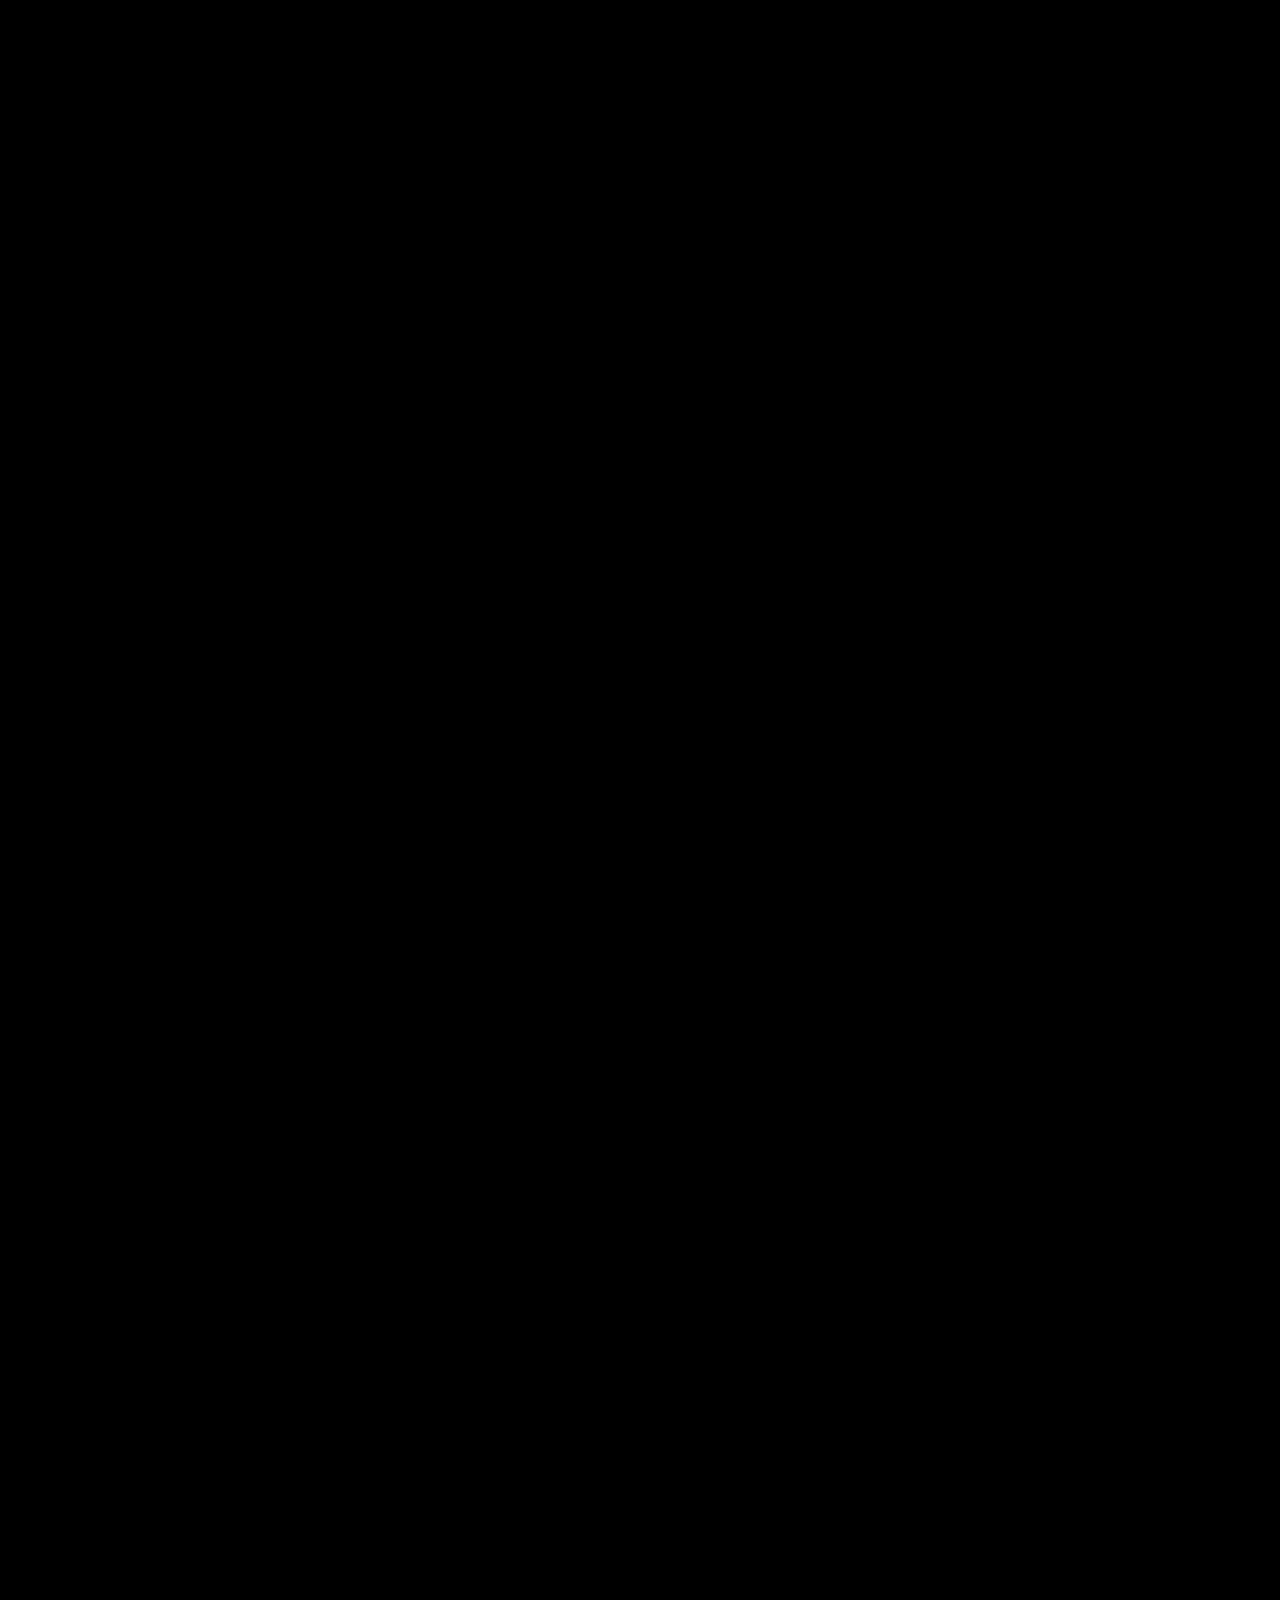
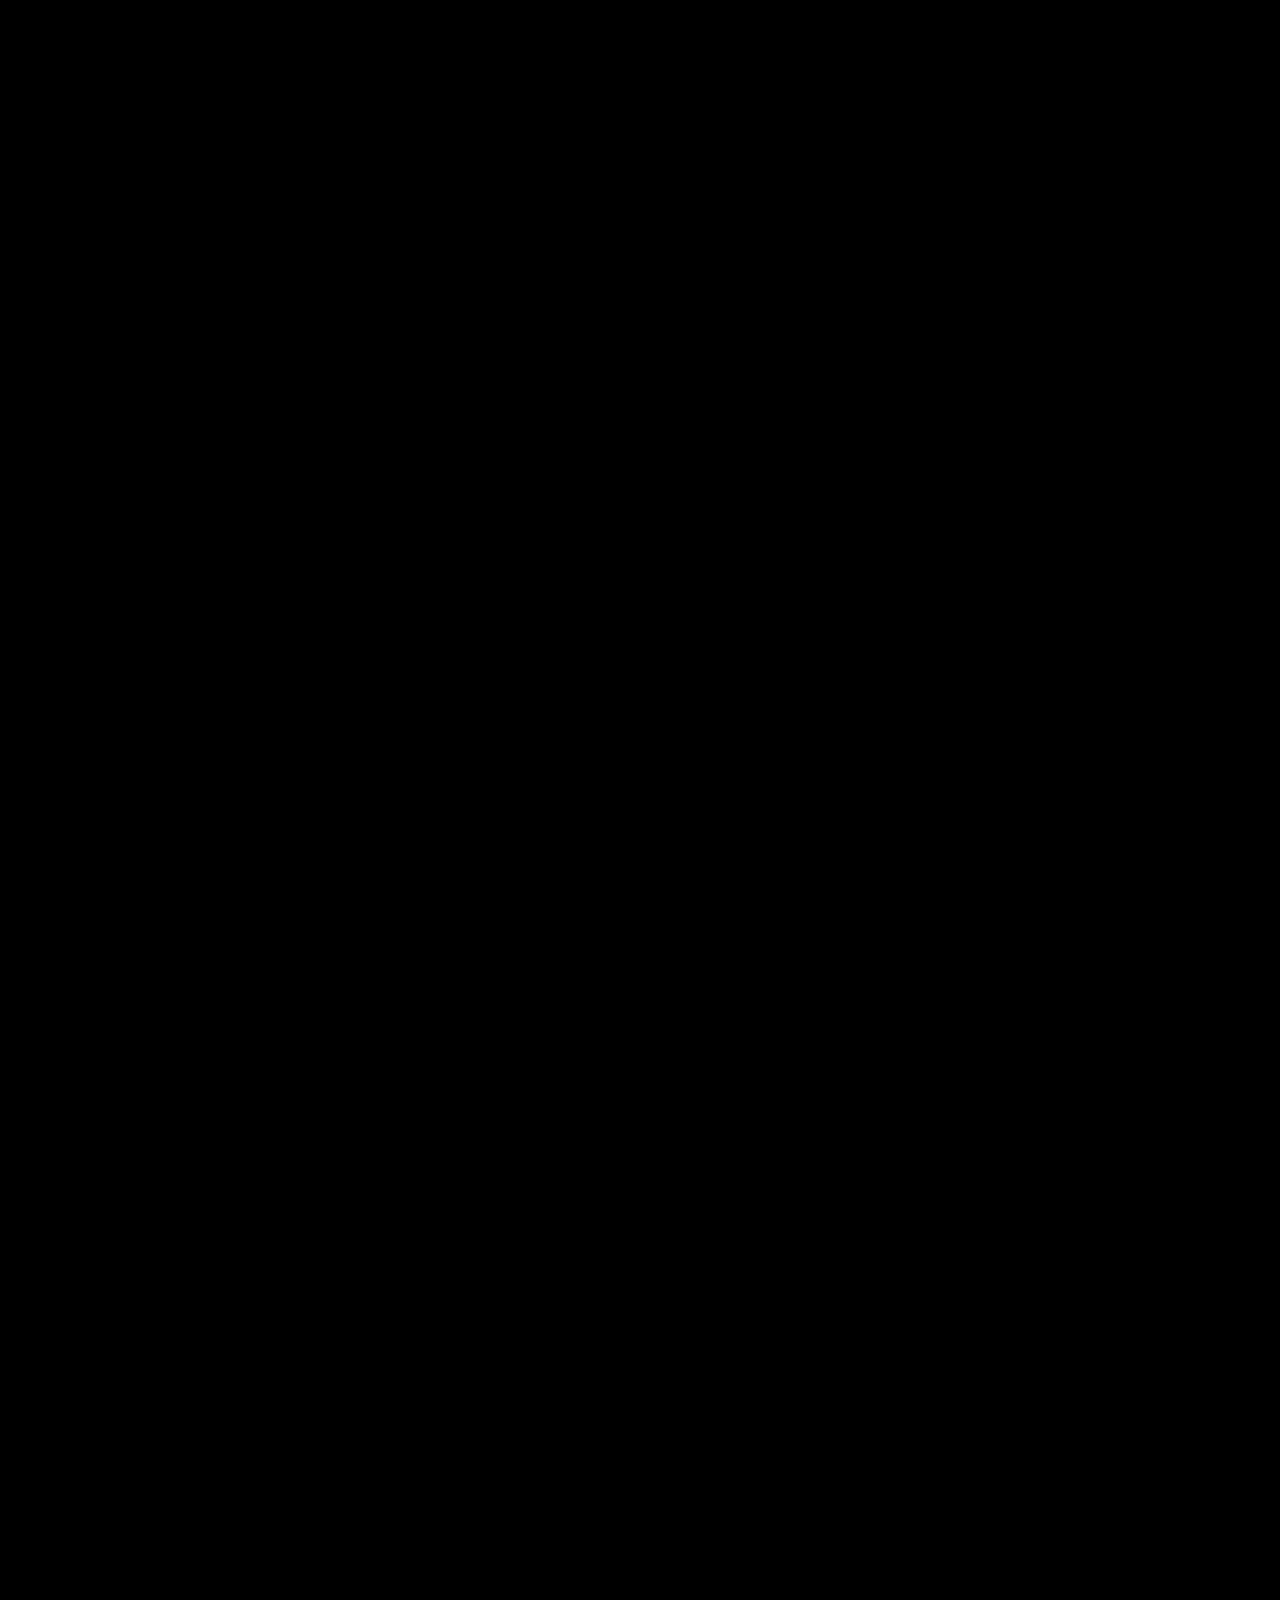
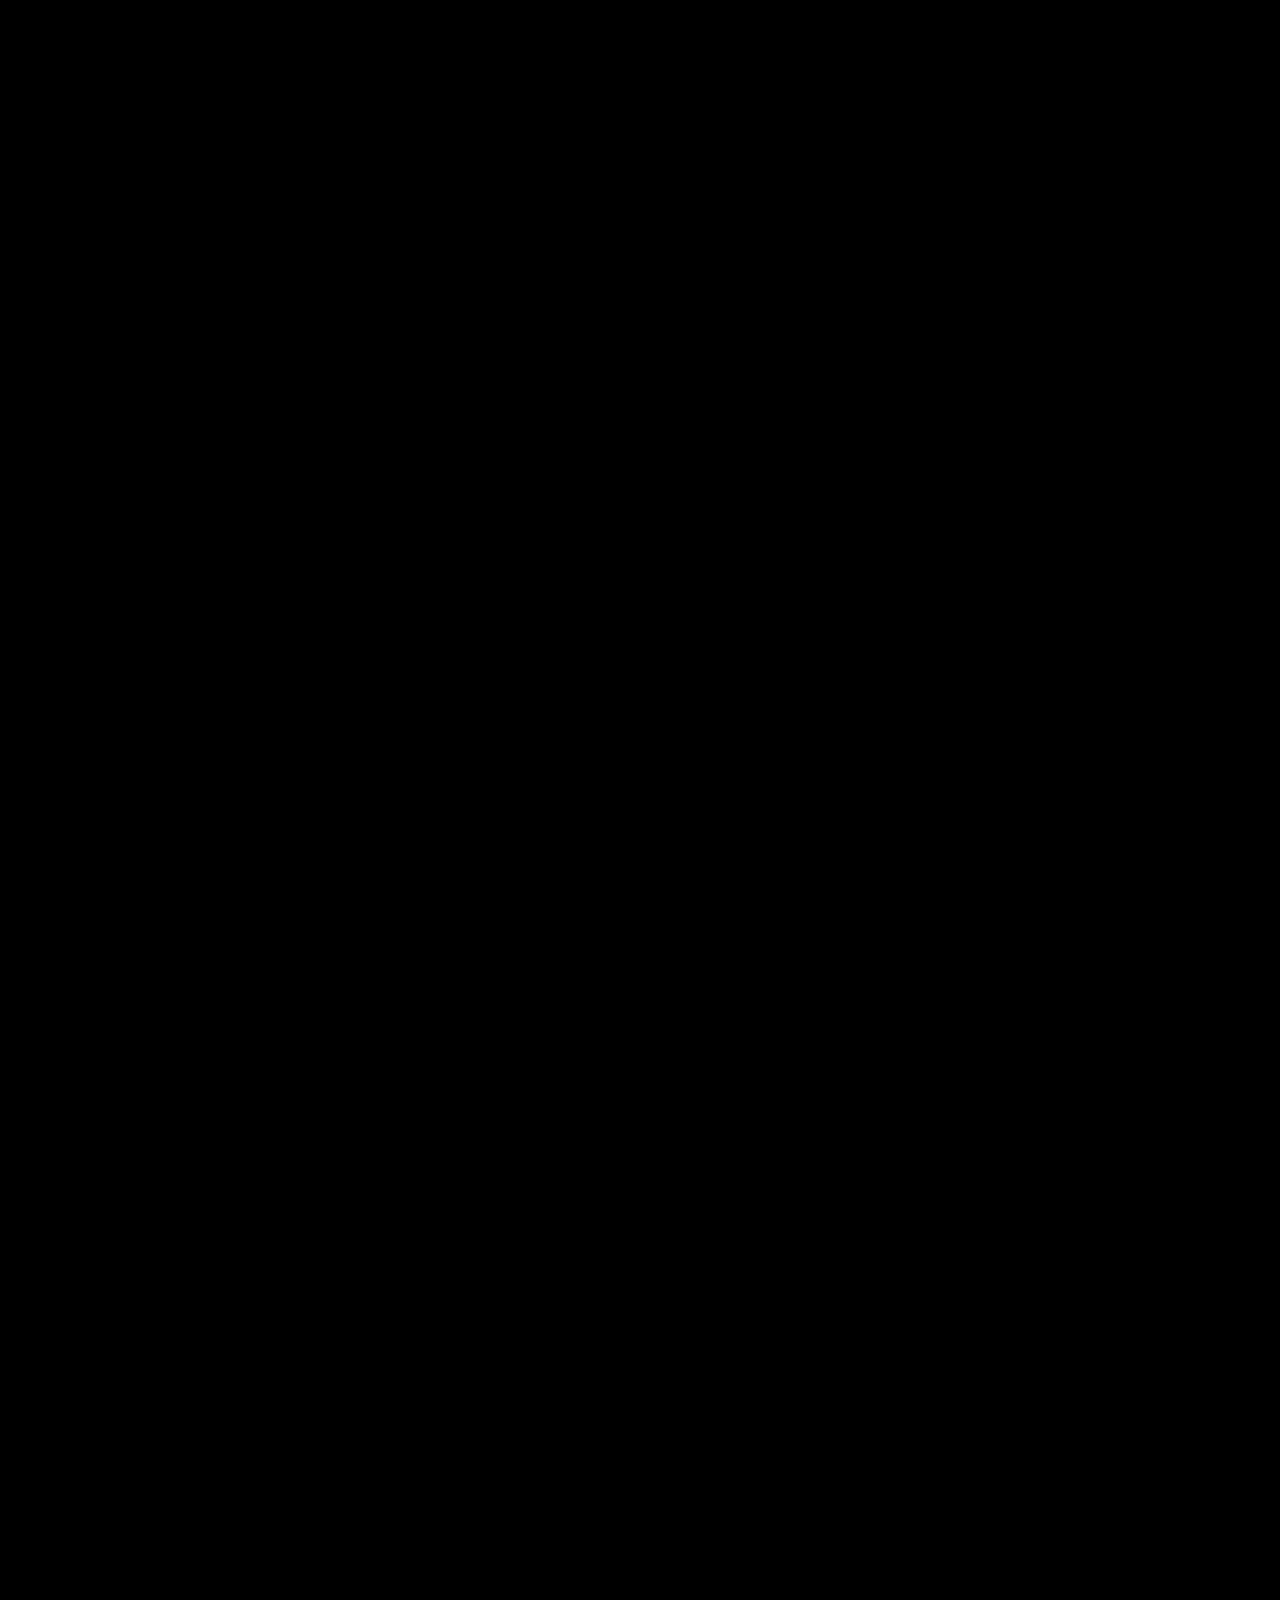
==== commit 28be7ec5: "Deploy updated Rites Part 5 experience" ====
--- a/b/index.html
+++ b/b/index.html
@@ -5,8 +5,8 @@
     <meta name="viewport" content="width=device-width, initial-scale=1.0" />
     <meta name="theme-color" content="#080706" />
     <title>礼乐之邦 · 编钟与乐悬</title>
-    <script type="module" crossorigin src="/b/assets/index-BydhZkjl.js"></script>
-    <link rel="stylesheet" crossorigin href="/b/assets/index-P3peoLhY.css">
+    <script type="module" crossorigin src="/b/assets/index-CmgH_EMX.js"></script>
+    <link rel="stylesheet" crossorigin href="/b/assets/index--pNY7u6M.css">
   </head>
   <body>
     <div id="root"></div>
--- a/b/assets/index--pNY7u6M.css
+++ b/b/assets/index--pNY7u6M.css
@@ -0,0 +1 @@
+*{margin:0;padding:0}html,body{min-height:100%;font-family:PingFangSC-Regular,Helvetica,Arial,SimSun,Microsoft Yahei,sans-serif}html::-webkit-scrollbar{width:.1rem;height:0}html::-webkit-scrollbar-track{background:#b3b1b1;border-radius:.1rem}html::-webkit-scrollbar-thumb{background:#888;border-radius:.1rem}html::-webkit-scrollbar-thumb:hover{background:#646464;border-radius:.1rem}html::-webkit-scrollbar-thumb:active{background:#444;border-radius:.1rem}html:lang(zh) h1,html:lang(zh) h2,html:lang(zh) h3,html:lang(zh) h4{font-family:Source Han Serif SC Bold;font-size:.625rem;font-weight:400;line-height:.5684rem;-webkit-text-size-adjust:100%!important;-moz-text-size-adjust:100%!important;text-size-adjust:100%!important}html:lang(zh) h5,html:lang(zh) h6{font-family:Source Han Serif SC Light;font-size:.4167rem;font-weight:400;line-height:.47rem;-webkit-text-size-adjust:100%!important;-moz-text-size-adjust:100%!important;text-size-adjust:100%!important}html:lang(zh) html,html:lang(zh) body,html:lang(zh) p{font-family:KaiTi;font-size:.4167rem;line-height:.6667rem;-webkit-text-size-adjust:100%!important;-moz-text-size-adjust:100%!important;text-size-adjust:100%!important}@font-face{font-family:Source Han Serif SC Bold;src:url(/b/assets/rites5/SourceHanSerifSC-Bold-subset.woff2)format("woff2");font-display:swap}@font-face{font-family:Source Han Serif SC Light;src:url(/b/assets/rites5/SourceHanSerifSC-Light-subset.woff2)format("woff2");font-display:swap}@font-face{font-family:KaiTi;src:url(/b/assets/rites5/FangZhengKiti-subset.woff2)format("woff2");font-display:swap}.seeking-icon[data-v-35567810]{cursor:pointer;background-size:80%;border-radius:50%;justify-content:center;align-items:center;width:100%;min-width:.1rem;height:100%;min-height:.1rem;display:flex;position:relative}.seeking-icon .solid-circle[data-v-35567810]{background-color:#fff;border-radius:50%;width:60%;height:60%;animation:2s linear infinite alternate seeking-icon-circle-flicker-35567810;box-shadow:0 0 .2rem #fff}.seeking-icon:hover .solid-circle[data-v-35567810]{animation:none}.seeking-icon span[data-v-35567810]{opacity:.4;border:.01rem solid #fff;border-radius:50%;width:90%;height:90%;display:block;position:absolute;top:50%;left:50%;transform:translate(-50%,-50%);box-shadow:0 0 .01rem #fff}.seeking-icon span[data-v-35567810]:nth-of-type(2){animation:4s linear infinite seeking-icon-circle-scale-35567810}.seeking-icon span[data-v-35567810]:nth-of-type(3){animation:4s linear 2s infinite seeking-icon-circle-scale-35567810}.seeking-icon:hover span[data-v-35567810]:first-of-type{opacity:1}@keyframes seeking-icon-circle-flicker-35567810{0%{opacity:1}to{opacity:.7}}@keyframes seeking-icon-circle-scale-35567810{0%{opacity:.6;transform:translate(-50%,-50%)scale(1)}to{opacity:0;transform:translate(-50%,-50%)scale(1.5)}}p.vertical_rl[data-v-bfd0f4f0]{writing-mode:vertical-rl;color:#fff;letter-spacing:.018rem;font-weight:700}p.horizon_source[data-v-bfd0f4f0]{color:#fff;line-height:.4167rem}p.horizon_source[data-v-bfd0f4f0] span{text-align:right;display:block}p.horizon_text[data-v-bfd0f4f0]{color:#fff}p.vertical_text[data-v-bfd0f4f0]{color:#fff;writing-mode:vertical-rl}p.vertical_text[data-v-bfd0f4f0] span{border-left:.02rem solid #fff;padding:0 .04rem;font-size:.5rem;font-weight:700}p.vertical_text[data-v-bfd0f4f0] i{font-style:unset;background:url(/b/assets/rites5/rites_part5_red_textbg.webp) 0 0/100% 100% no-repeat;padding:.05rem .1rem .08rem}h1.horizon_title[data-v-bfd0f4f0]{color:#efc56b;font-weight:700}p.vertical_red_explanation[data-v-bfd0f4f0]{writing-mode:vertical-rl;color:#f9bb6a;letter-spacing:.018rem;font-weight:700}p.horizon_red_explanation[data-v-bfd0f4f0]{color:#ef9a35;letter-spacing:0;font-weight:700}img[data-v-bfd0f4f0]{width:100%;height:auto;display:block}.rites_part5[data-v-bfd0f4f0]{opacity:0;width:100vw;height:100vh;display:none;position:absolute}.rites_part5 .rites_part5bg1[data-v-bfd0f4f0]{transform-origin:bottom;background:url(/b/assets/rites5/rites_part5_bg1.webp) bottom/cover no-repeat;width:100%;height:100%;position:absolute;scale:1.2}.rites_part5 .rites_part5bg2[data-v-bfd0f4f0]{opacity:0;transform-origin:bottom;background:url(/b/assets/rites5/rites_part5_bg2.webp) bottom/cover no-repeat;width:100%;height:100%;position:absolute;scale:1.2}.rites_part5 .rites_part5_chimegroup1[data-v-bfd0f4f0]{width:37.5%;position:absolute;top:-10%}.rites_part5 .rites_part5_chimegroup1_left[data-v-bfd0f4f0]{transform-origin:100% 200%;left:2.5%;transform:rotate(0)}.rites_part5 .rites_part5_chimegroup1_right[data-v-bfd0f4f0]{transform-origin:20% -100%;right:2.5%;transform:rotate(0)}.rites_part5 .rites_part5_chimegroup2[data-v-bfd0f4f0]{width:22.2%;position:absolute;top:-20%}.rites_part5 .rites_part5_chimegroup2_left[data-v-bfd0f4f0]{transform-origin:100% 200%;left:10%;transform:rotate(0)}.rites_part5 .rites_part5_chimegroup2_right[data-v-bfd0f4f0]{transform-origin:96% 170%;right:10%;transform:rotate(0)}.rites_part5 .rites_part5_chimegroup3[data-v-bfd0f4f0]{width:37%;position:absolute;top:-40%}.rites_part5 .rites_part5_chimegroup3_left[data-v-bfd0f4f0]{transform-origin:78% 144%;left:2.5%;transform:rotate(0)}.rites_part5 .rites_part5_chimegroup3_right[data-v-bfd0f4f0]{transform-origin:0 170%;right:2.5%;transform:rotate(0)}.rites_part5 .rites_part5_chimegroup4[data-v-bfd0f4f0]{transform-origin:0 200%;width:10%;position:absolute;top:-50%;left:50%;transform:rotate(0)}.rites_part5 .rites_part5_chimegroup4 img[data-v-bfd0f4f0]{transform:translate(-50%,-50%)}.rites_part5 .rites_part5_chimegroup5[data-v-bfd0f4f0]{transform-origin:-10% 121%;width:17%;transition:all .5s linear;position:absolute;top:-50%;left:21.4%;transform:rotate(0)}.rites_part5 .rites_part5_chimegroup5 img[data-v-bfd0f4f0]{transform:translate(-50%,-50%)}.rites_part5 .rites_part5_chimegroup6[data-v-bfd0f4f0]{transform-origin:-229% 115%;width:17%;transition:all .5s linear;position:absolute;top:-50%;left:50%}.rites_part5 .rites_part5_chimegroup6 img[data-v-bfd0f4f0]{transform:translate(-50%,-50%)}.rites_part5 .rites_part5_chimegroup7[data-v-bfd0f4f0]{transform-origin:50%;width:17%;transition:all .5s linear;position:absolute;top:-50%;right:21.4%;transform:rotate(0)}.rites_part5 .rites_part5_chimegroup7 img[data-v-bfd0f4f0]{transform:translate(50%,-50%)}.rites_part5 .rites_part5_chimegroup8[data-v-bfd0f4f0]{width:42.65%;position:absolute;top:-300%;right:0}.rites_part5 .rites_part5_chime_shelf[data-v-bfd0f4f0]{opacity:0;width:33%;position:absolute;bottom:30%;left:50%;transform:translate(-50%,50%)}.rites_part5 .rites_part5_chime_series[data-v-bfd0f4f0]{opacity:0;width:100%;height:100%;display:none}.rites_part5 .rites_part5_chime_series .rites_part5_chime_series_pic[data-v-bfd0f4f0]{position:absolute;bottom:20%;left:50%;transform:translate(-50%)}.rites_part5 .rites_part5_chime_series .rites_part5_chime_series_pic1[data-v-bfd0f4f0]{width:34%;bottom:16%}.rites_part5 .rites_part5_chime_series .rites_part5_chime_series_pic2[data-v-bfd0f4f0]{opacity:0;width:34%}.rites_part5 .rites_part5_chime_series .rites_part5_chime_series_pic3[data-v-bfd0f4f0]{opacity:0;width:30%}.rites_part5 .rites_part5_chime_series .rites_part5_chime_series_pic4[data-v-bfd0f4f0]{opacity:0;width:16.5%}.rites_part5 .rites_part5_chime_series .rites_part5_chime_series_text[data-v-bfd0f4f0]{width:5.8%;position:absolute;top:15%;transform:translate(-50%)}.rites_part5 .rites_part5_chime_series .rites_part5_chime_series_text .rites_part5_text[data-v-bfd0f4f0]{width:max-content;position:absolute;top:90%;left:50%;transform:translate(-50%)}.rites_part5 .rites_part5_chime_series .rites_part5_chime_series_text .rites_part5_text p[data-v-bfd0f4f0]{letter-spacing:.03rem;font-family:Source Han Serif SC Light;font-size:.26rem;line-height:.54rem}.rites_part5 .rites_part5_chime_series .rites_part5_chime_series_text .rites_part5_text p[data-v-bfd0f4f0] span{padding:0 .06rem;font-size:.26rem;font-weight:400}.rites_part5 .rites_part5_chime_series .rites_part5_chime_series_text7[data-v-bfd0f4f0]{left:41%}.rites_part5 .rites_part5_chime_series .rites_part5_chime_series_text7 .rites_part5_chime_series_text_light7[data-v-bfd0f4f0]{position:absolute;top:0;left:0}.rites_part5 .rites_part5_chime_series .rites_part5_chime_series_text8[data-v-bfd0f4f0]{left:47%}.rites_part5 .rites_part5_chime_series .rites_part5_chime_series_text8 .rites_part5_chime_series_text_light8[data-v-bfd0f4f0]{opacity:0;position:absolute;top:0;left:0}.rites_part5 .rites_part5_chime_series .rites_part5_chime_series_text9[data-v-bfd0f4f0]{left:53%}.rites_part5 .rites_part5_chime_series .rites_part5_chime_series_text9 .rites_part5_chime_series_text_light9[data-v-bfd0f4f0]{opacity:0;position:absolute;top:0;left:0}.rites_part5 .rites_part5_chime_series .rites_part5_chime_series_text10[data-v-bfd0f4f0]{left:59%}.rites_part5 .rites_part5_chime_series .rites_part5_chime_series_text10 .rites_part5_chime_series_text_light10[data-v-bfd0f4f0]{opacity:0;position:absolute;top:0;left:0}.rites_part5 #rites_part5_video[data-v-bfd0f4f0]{opacity:0;object-fit:cover;width:100%;height:100%;display:none;position:absolute;top:0;left:0}.rites_part5 .rites_part5_text1[data-v-bfd0f4f0]{opacity:0;position:absolute;top:60%;right:10%;transform:translateY(-50%)}.rites_part5 .rites_part5_text1 p[data-v-bfd0f4f0]{font-size:.35rem}.rites_part5 .rites_part5_text2[data-v-bfd0f4f0],.rites_part5 .rites_part5_text5[data-v-bfd0f4f0],.rites_part5 .rites_part5_text6[data-v-bfd0f4f0]{text-align:center;width:100%;position:absolute;top:100%}.rites_part5 .rites_part5_text3[data-v-bfd0f4f0]{opacity:0;padding-top:5%;position:absolute;top:100%;left:70%}.rites_part5 .rites_part5_text3 h1[data-v-bfd0f4f0]{color:#fe8846;padding-bottom:5%}.rites_part5 .rites_part5_text4[data-v-bfd0f4f0]{opacity:0;position:absolute;top:108%;left:72%}.rites_part5 .rites_part5_text11[data-v-bfd0f4f0]{opacity:0;transform-origin:50% 230%;position:absolute;top:70%;left:50%;transform:translate(-50%,-50%)}.rites_part5 .rites_part5_text11 p[data-v-bfd0f4f0]{font-size:.35rem;line-height:.44rem}.rites_part5 .rites_part5_text11 p[data-v-bfd0f4f0] span{line-height:1rem}.rites_part5 .rites_part5_text12[data-v-bfd0f4f0]{position:absolute;top:100%;left:70%}.rites_part5 .rites_part5_text12 h1[data-v-bfd0f4f0]{color:#fe8846;padding-bottom:5%}.rites_part5 .rites_part5_text13[data-v-bfd0f4f0],.rites_part5 .rites_part5_text14[data-v-bfd0f4f0]{position:absolute;top:108%;left:70%}.rites_part5 .rites_part5_dot1[data-v-bfd0f4f0]{opacity:0;width:.6rem;height:.6rem;display:none;position:absolute;top:68%;left:25%}.rites_part5 .rites_part5_dot2[data-v-bfd0f4f0]{opacity:0;width:.6rem;height:.6rem;display:none;position:absolute;top:30%;left:50%}.rites_part5 .rites_part5_dot3[data-v-bfd0f4f0]{opacity:0;width:.6rem;height:.6rem;display:none;position:absolute;top:68%;left:80%}@keyframes seeking-icon-circle-flicker-bfd0f4f0{0%{opacity:1}to{opacity:.7}}@keyframes seeking-icon-circle-scale-bfd0f4f0{0%{opacity:.6;transform:translate(-50%,-50%)scale(1)}to{opacity:0;transform:translate(-50%,-50%)scale(1.5)}}html,body,#root{background:#000;min-height:100%;margin:0}body{overflow-x:hidden}.part5-scroll{position:relative}.part5-viewport{background:#000;position:fixed;inset:0;overflow:hidden}.part5-viewport .rites_part5{top:0;left:0}[role=button]:focus-visible{outline-offset:5px;outline:2px solid #efc56b}.media-error{color:#fff;font:16px sans-serif;display:none;position:fixed;bottom:12px;left:20px}[data-media-error=true] .media-error{display:block}@media (prefers-reduced-motion:reduce){.rites_part5 *{transition:none!important;animation:none!important}}.original-nav{z-index:9998;box-sizing:border-box;background:#000000c4;align-items:center;width:100%;height:.92rem;padding-left:3.09rem;padding-right:3.04rem;transition:transform .3s;display:flex;position:fixed;top:0;left:0}.original-nav.hidden{transform:translateY(-100%)}.original-nav-logo img{filter:drop-shadow(0 0 .18rem #ff90002e);width:1.73rem;height:.83rem;display:block}.original-nav-right{align-items:center;height:100%;margin-left:auto;display:flex}.original-nav-links{margin:0;padding:0;list-style:none;display:flex}.original-nav-links li{border-right:.01rem dotted #bebebe;height:.42rem;padding:0 .24rem}.original-nav-links a{height:.42rem;display:block;position:relative}.original-nav-links img{opacity:.9;width:auto;height:.42rem;display:block}.original-nav-links img.hover{opacity:0;position:absolute;top:0;left:0}.original-nav-links a:hover img.hover,.original-nav-links a:focus-visible img.hover{opacity:1}.original-nav-languages{align-items:center;gap:.15rem;padding:0 .3rem;font-family:Source Han Serif SC Bold,serif;display:flex}.original-nav-languages>*{color:#fff;box-sizing:border-box;border-radius:50%;justify-content:center;align-items:center;width:.52rem;height:.52rem;font-size:.29rem;text-decoration:none;display:flex}.original-nav-languages .active{background:#a6793e}.original-nav-languages a{opacity:.45}.original-nav-sound{cursor:pointer;background:0 0;border:0;border-left:.01rem dotted #bebebe;justify-content:flex-end;align-items:center;width:.65rem;height:.42rem;padding:0 0 0 .4rem;display:flex}.original-nav-sound img{width:.24rem;height:.24rem;display:block}@media (width<=800px){.original-nav{height:54px;padding:0 20px}.original-nav-logo img{width:100px;height:auto}.original-nav-links{display:none}.original-nav-languages{margin-left:auto}.original-nav-languages>*{width:30px;height:30px;font-size:16px}.original-nav-sound{width:40px;height:26px;padding-left:12px}.original-nav-sound img{width:18px;height:18px}}@media (prefers-reduced-motion:reduce){.original-nav{transition:none}}.b-effects{pointer-events:none;z-index:10;position:fixed;inset:0}.b-focus-backdrop{z-index:10000;pointer-events:none;-webkit-backdrop-filter:blur(12px);opacity:0;background:#0000004d;transition:opacity .45s;position:fixed;inset:0}.b-focus-backdrop.active{opacity:1}.b-focus-layer{z-index:10001;pointer-events:none;isolation:isolate;position:fixed;inset:0}.b-bell{opacity:0;pointer-events:none;transform-origin:50% 0;transition:opacity .25s;position:fixed}.b-solid{width:100%;height:100%;position:relative}.b-bell.listening .b-solid{transform-origin:50% 22%;animation:90ms ease-in-out infinite alternate bell-resonance}.b-bell.listening{animation:5.5s ease-in-out infinite bell-breathe}@keyframes bell-resonance{0%{rotate:-.65deg}to{rotate:.65deg}}@keyframes bell-breathe{0%,to{filter:brightness(1.2)drop-shadow(0 0 9px #e9b84888)}50%{filter:brightness(1.4)drop-shadow(0 0 17px #f8d36bbb)}}.b-solid canvas{backface-visibility:visible;width:100%;height:100%;position:absolute;inset:0}.b-bell.glow{filter:brightness(1.55)drop-shadow(0 0 2px #fff6b0)drop-shadow(0 0 7px #f8d36be6)drop-shadow(0 0 18px #e9b848bb)}.b-info{color:#f4e7c0;opacity:0;z-index:8;background:#102725ed;width:70%;max-width:600px;padding:18px 24px;font:20px/1.6 KaiTi,serif;transition:opacity .2s;position:fixed;bottom:10%;left:50%;transform:translate(-50%)}.b-info.visible{opacity:1}.b-lens{z-index:10002;pointer-events:none;contain:strict;background:#000;border:2px solid #ebd393;border-radius:50%;width:200px;height:200px;display:none;position:fixed;overflow:hidden}.b-lens.visible{display:block}.b-mirror,.b-mirror *{pointer-events:none!important}.b-no-cursor,.b-no-cursor *{cursor:none!important}.b-touch{text-align:center;color:#fff;z-index:9999;background:#000a;width:100%;font:16px sans-serif;display:none;position:fixed;bottom:12px;left:0}@media (pointer:coarse){.b-touch{display:block}}@media (prefers-reduced-motion:reduce){.b-bell,.b-info{transition:none}.b-bell.listening,.b-bell.listening .b-solid{animation:none}.b-bell.listening{filter:brightness(1.3)drop-shadow(0 0 12px #e9b848aa)}}.rites_part5_chime_series.xuan-ready{z-index:1}.rites_part5_text11,.rites_part5_text11 *{pointer-events:none}.xuan-ready .xuan-art{pointer-events:none;cursor:pointer}.xuan-ready .xuan-art.xuan-current{pointer-events:auto}.xuan-ready .xuan-art img{object-fit:contain;object-position:center bottom;pointer-events:none;width:100%;height:100%;display:block;position:absolute;inset:0}.xuan-animation{visibility:hidden}.xuan-playing .xuan-animation{visibility:visible}.xuan-playing .xuan-poster{visibility:hidden}.xuan-pending{opacity:.85!important}.rites_part5 .rites_part5_chime_series.xuan-ready .rites_part5_chime_series_pic1[data-v-bfd0f4f0]{width:40.5%;bottom:calc(20% - .352vw)}.rites_part5 .rites_part5_chime_series.xuan-ready .rites_part5_chime_series_pic2[data-v-bfd0f4f0]{width:51%;bottom:calc(20% - .332vw)}.rites_part5 .rites_part5_chime_series.xuan-ready .rites_part5_chime_series_pic3[data-v-bfd0f4f0]{width:45%;bottom:calc(20% - .701vw)}.rites_part5 .rites_part5_chime_series.xuan-ready .rites_part5_chime_series_pic4[data-v-bfd0f4f0]{width:33%;bottom:calc(20% - 1.409vw)}.xuan-ready .rites_part5_chime_series_text{filter:saturate(.55)}.xuan-ready .rites_part5_chime_series_text.xuan-selected{filter:brightness(1.13)saturate()}.part5-scroll #rites_part5_video:not(.video-frame-ready){visibility:hidden}
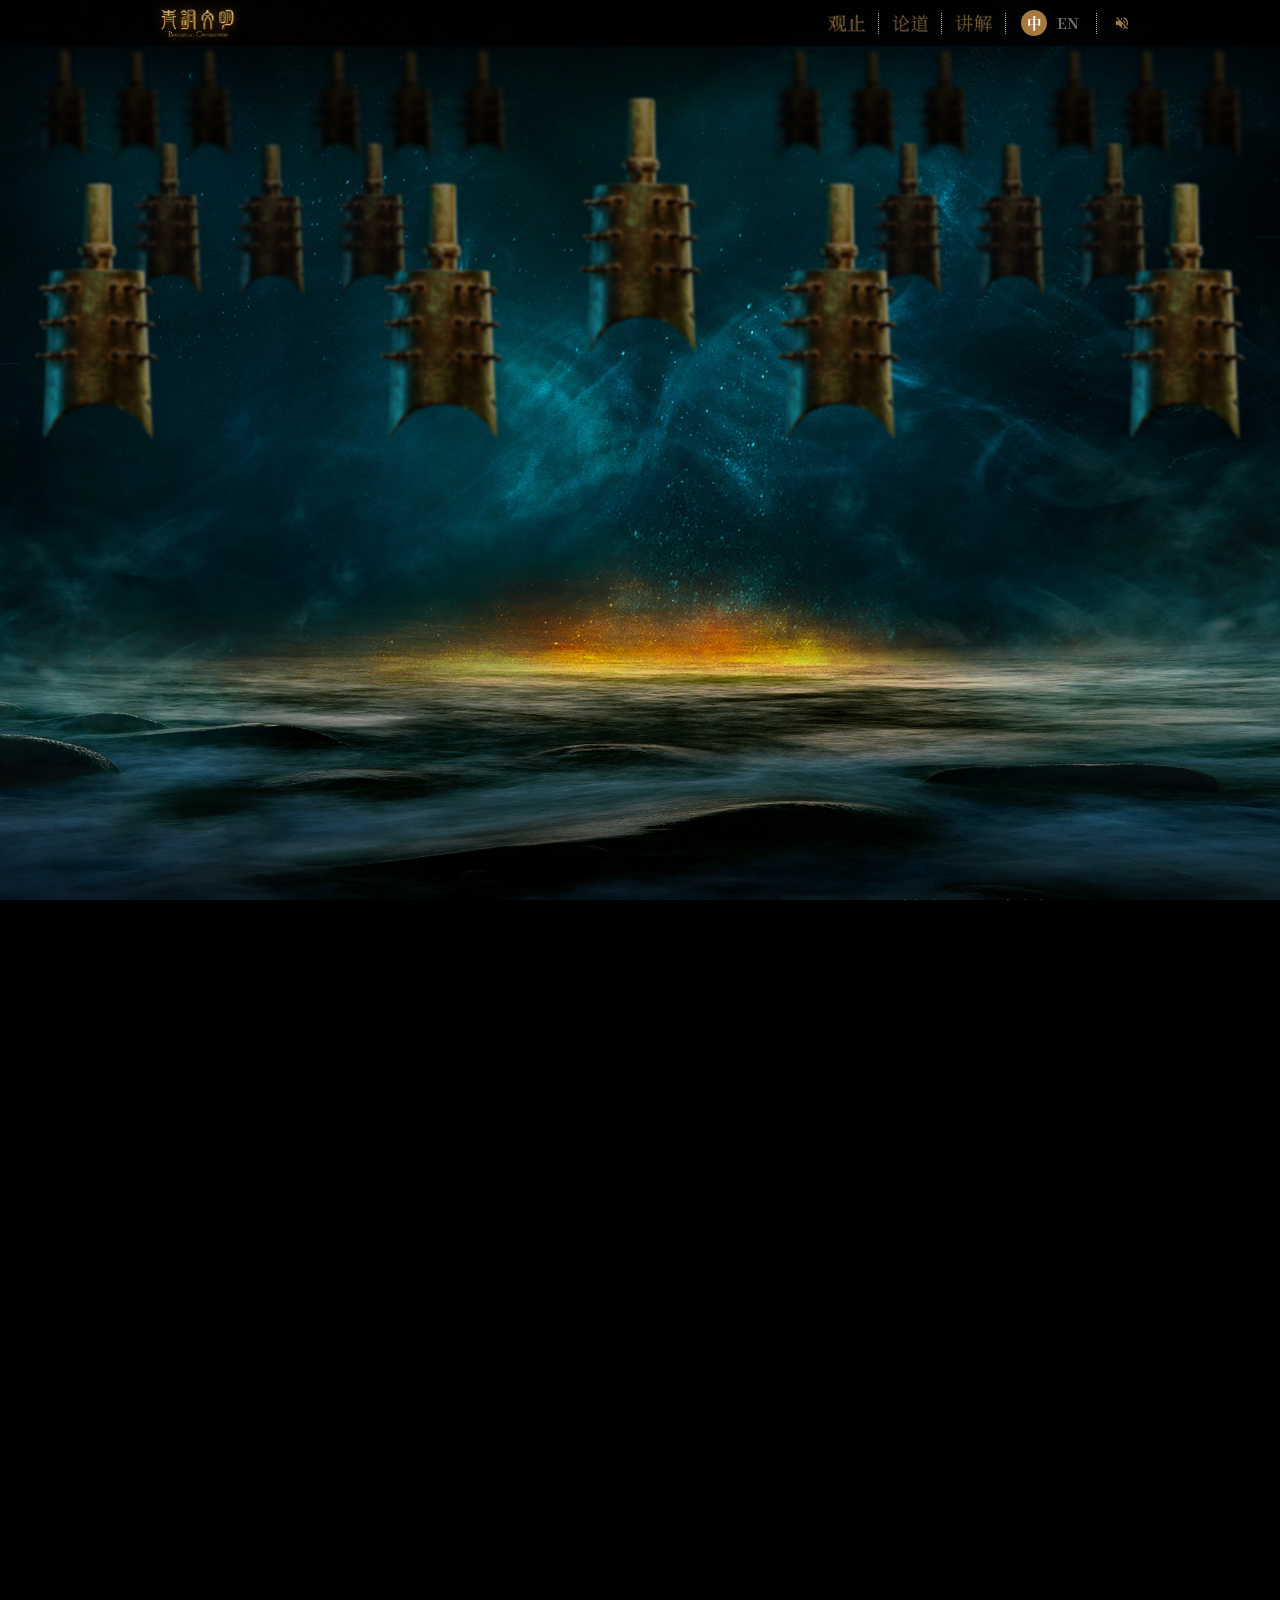
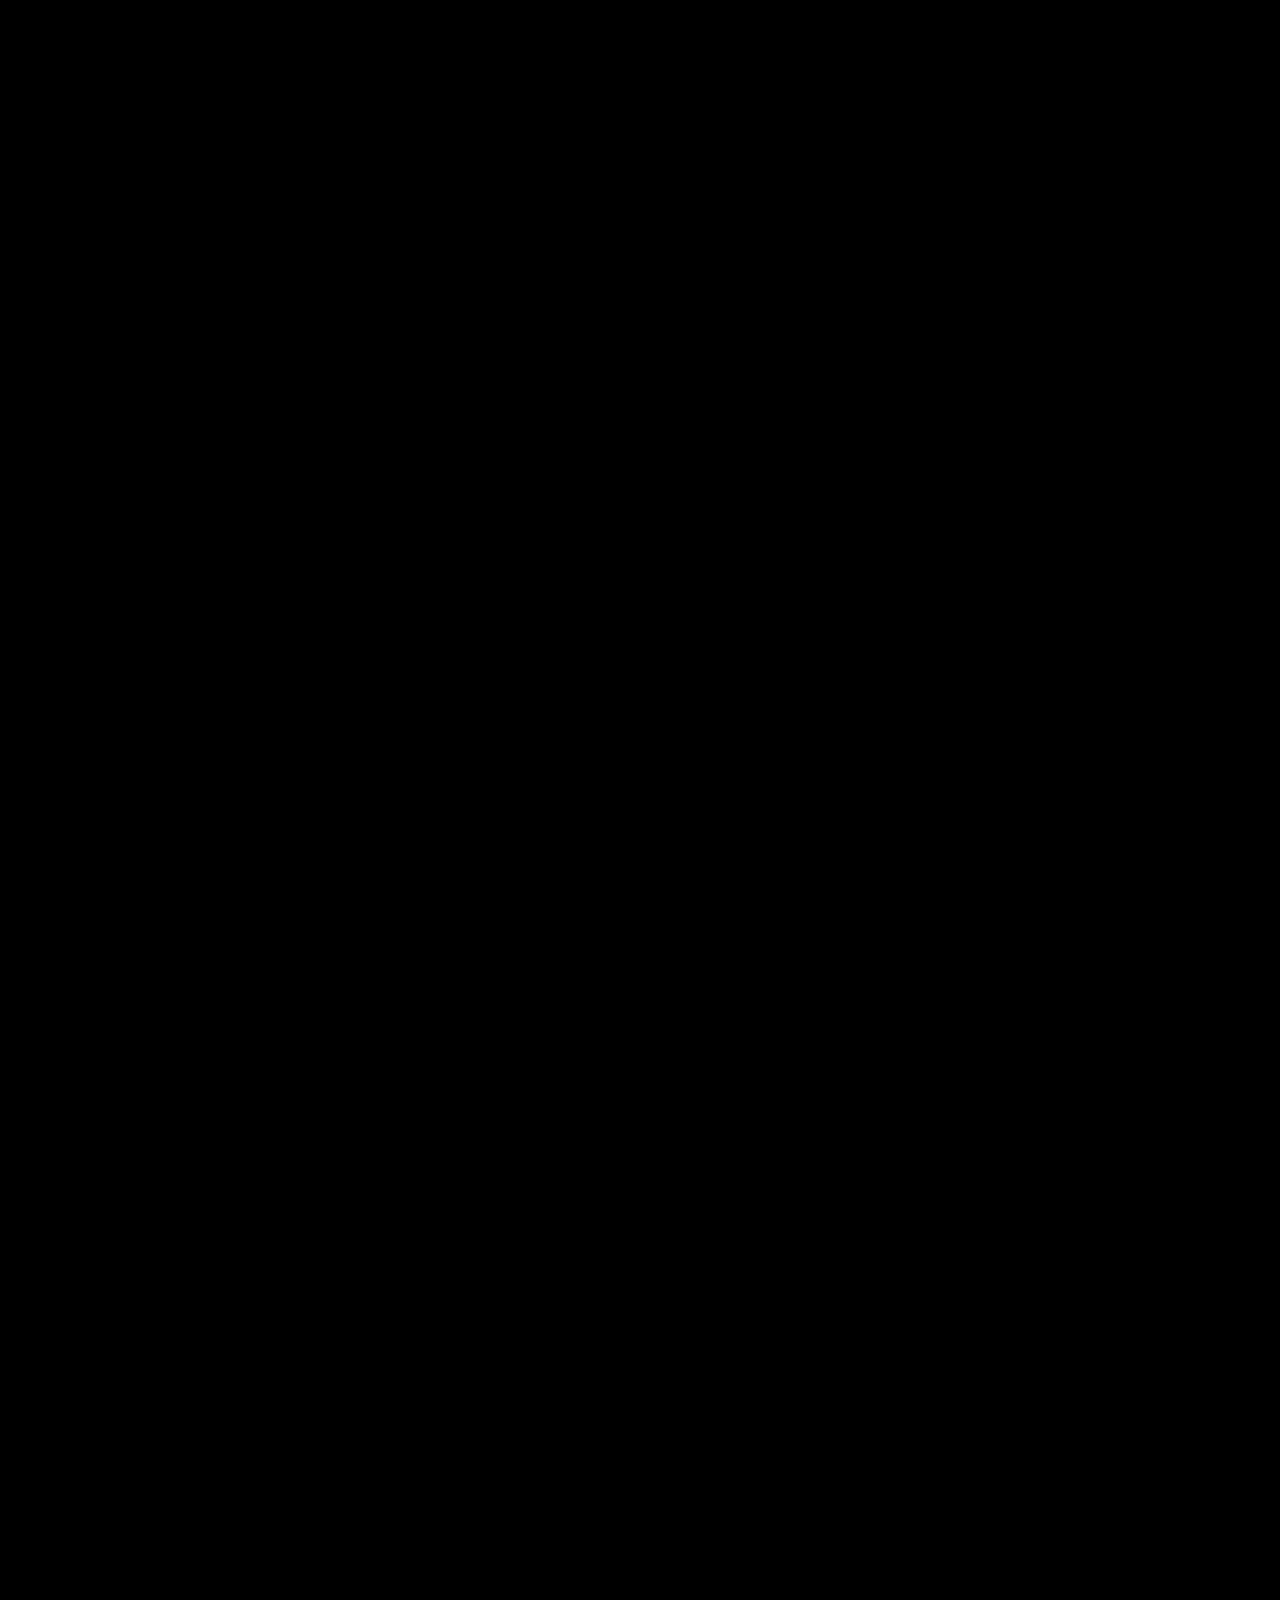
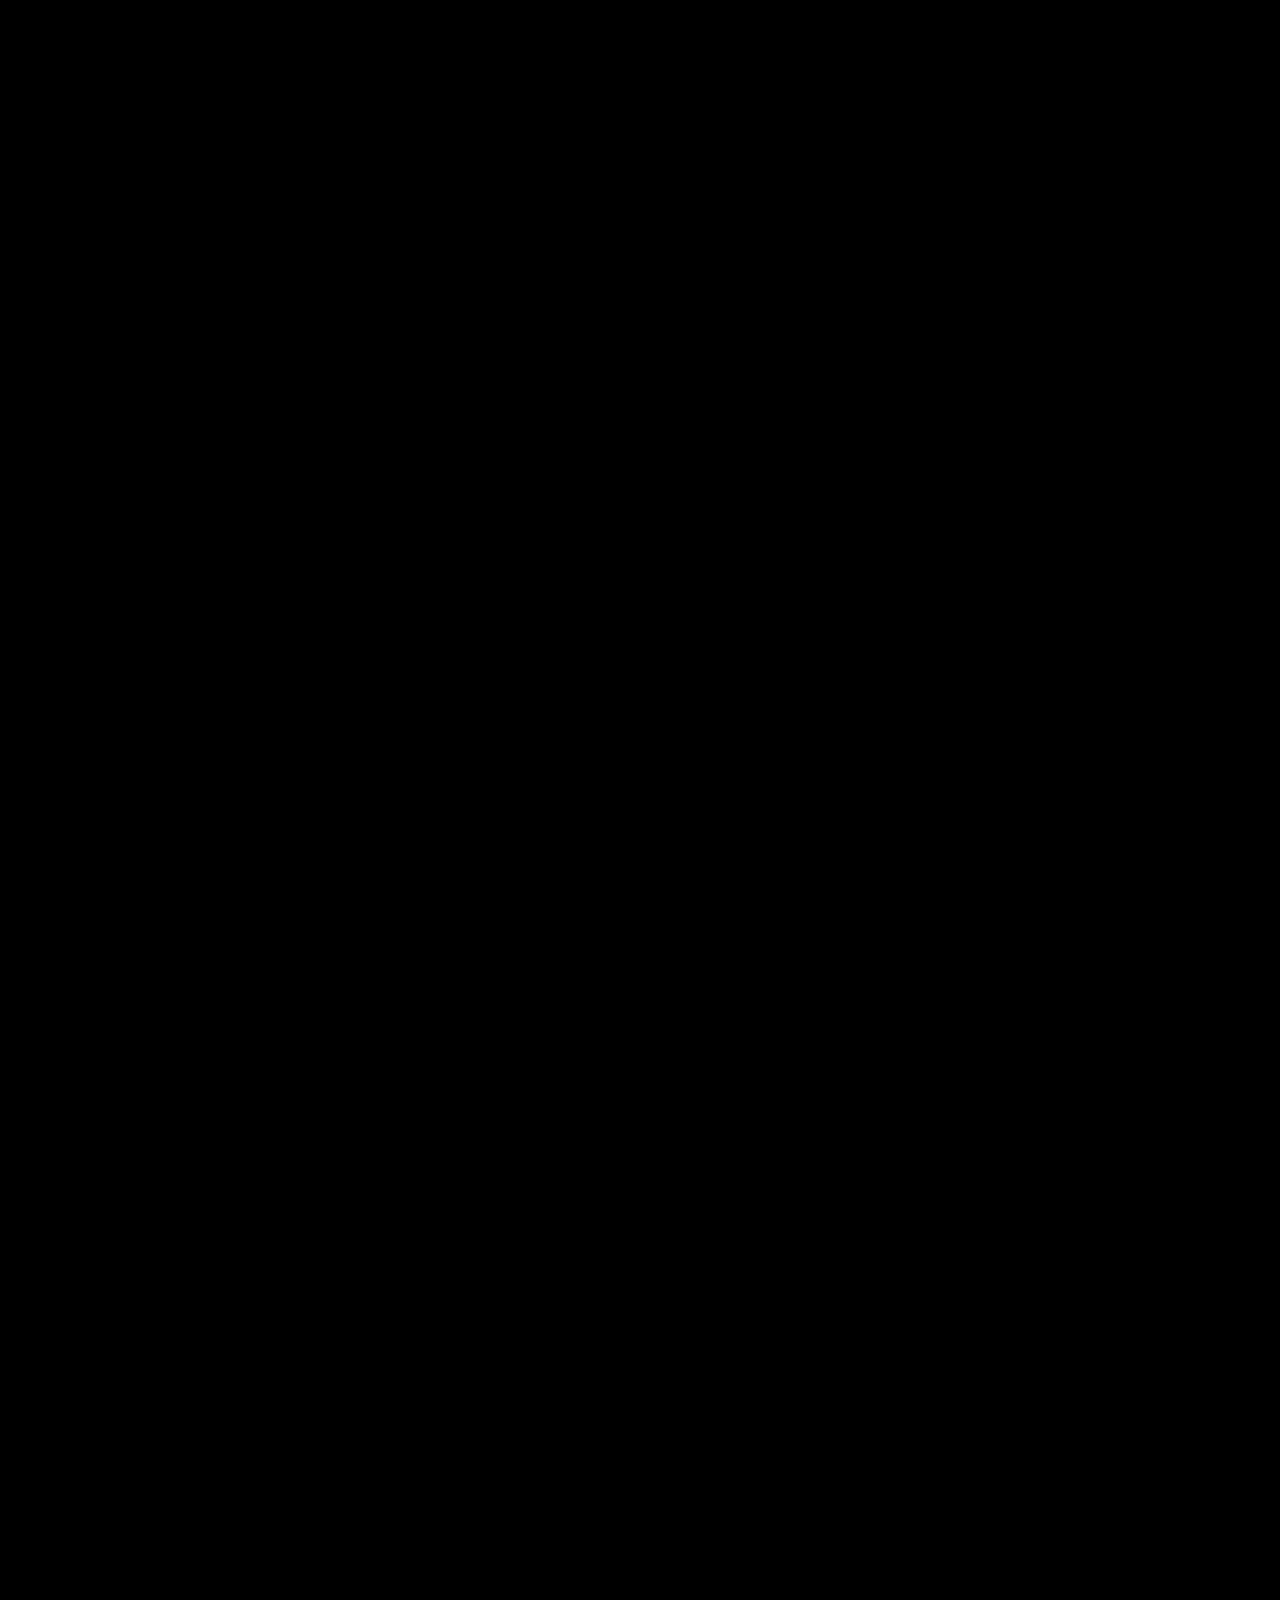
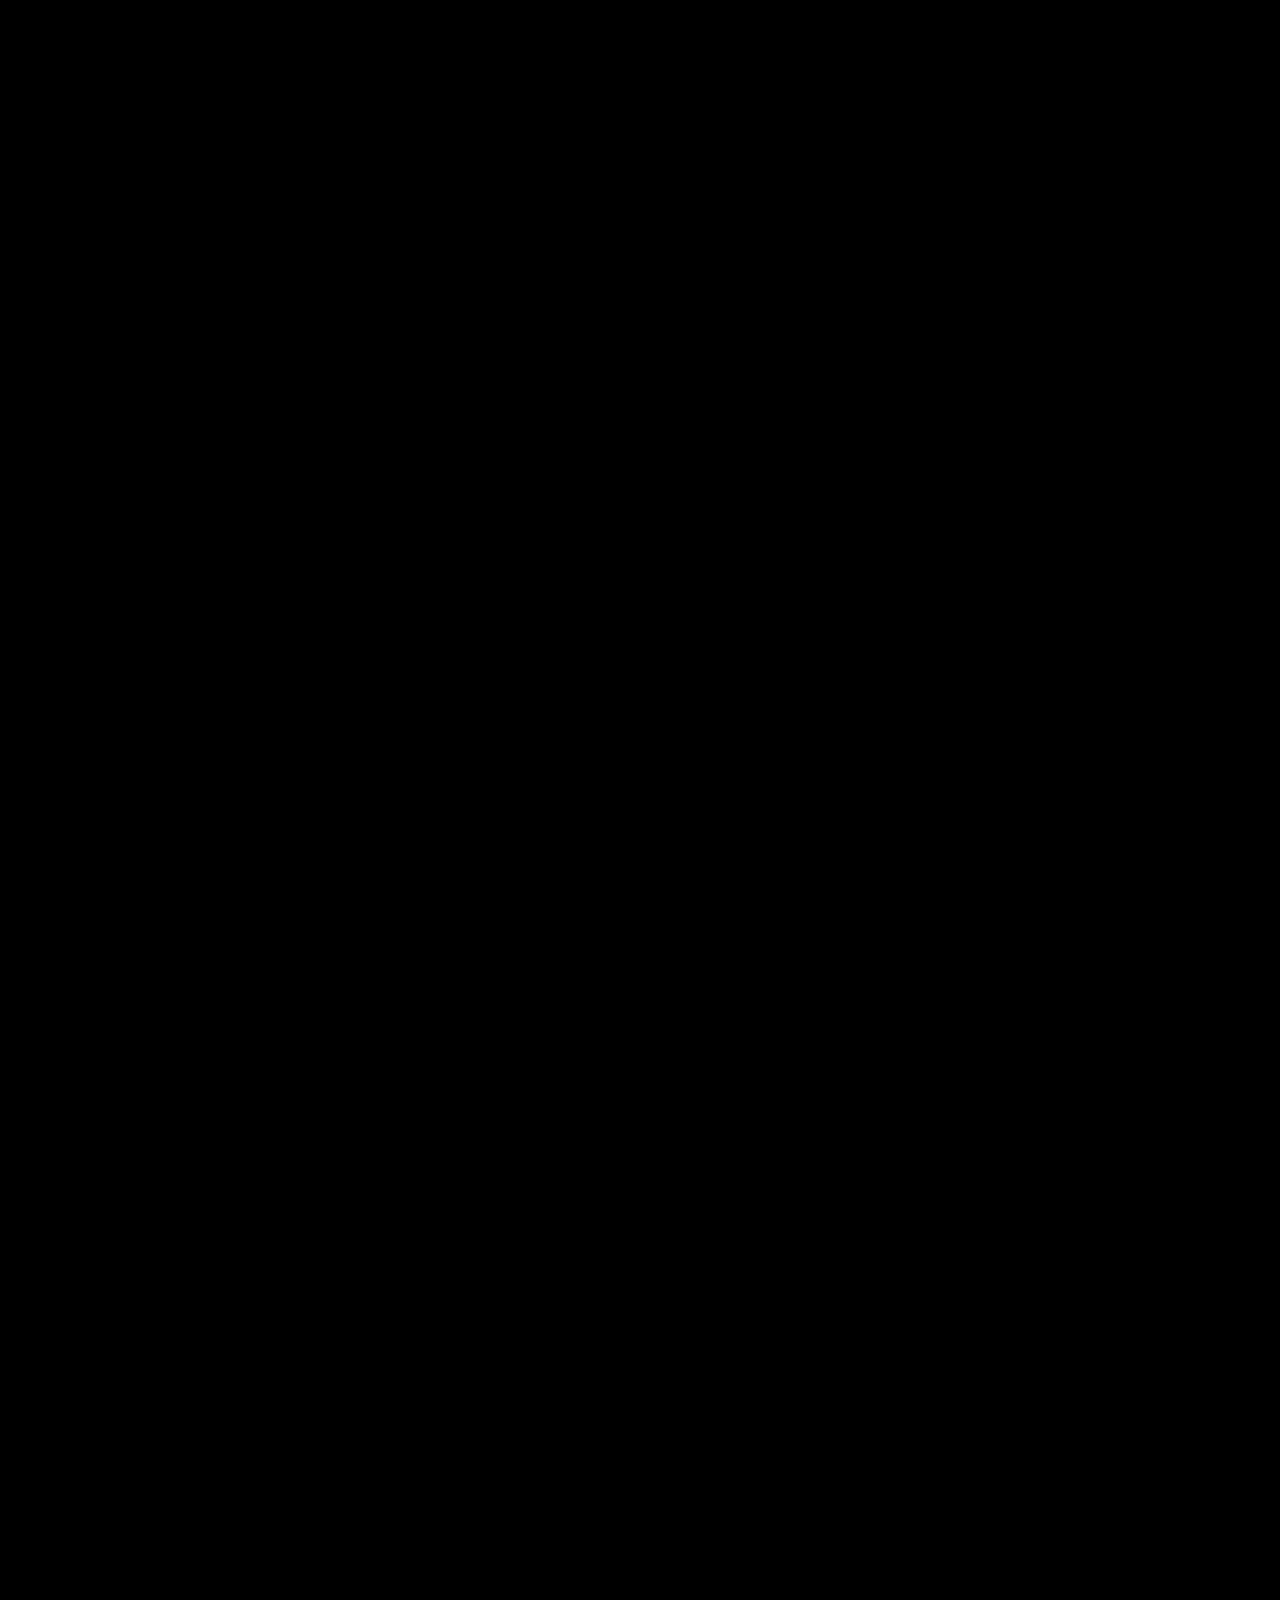
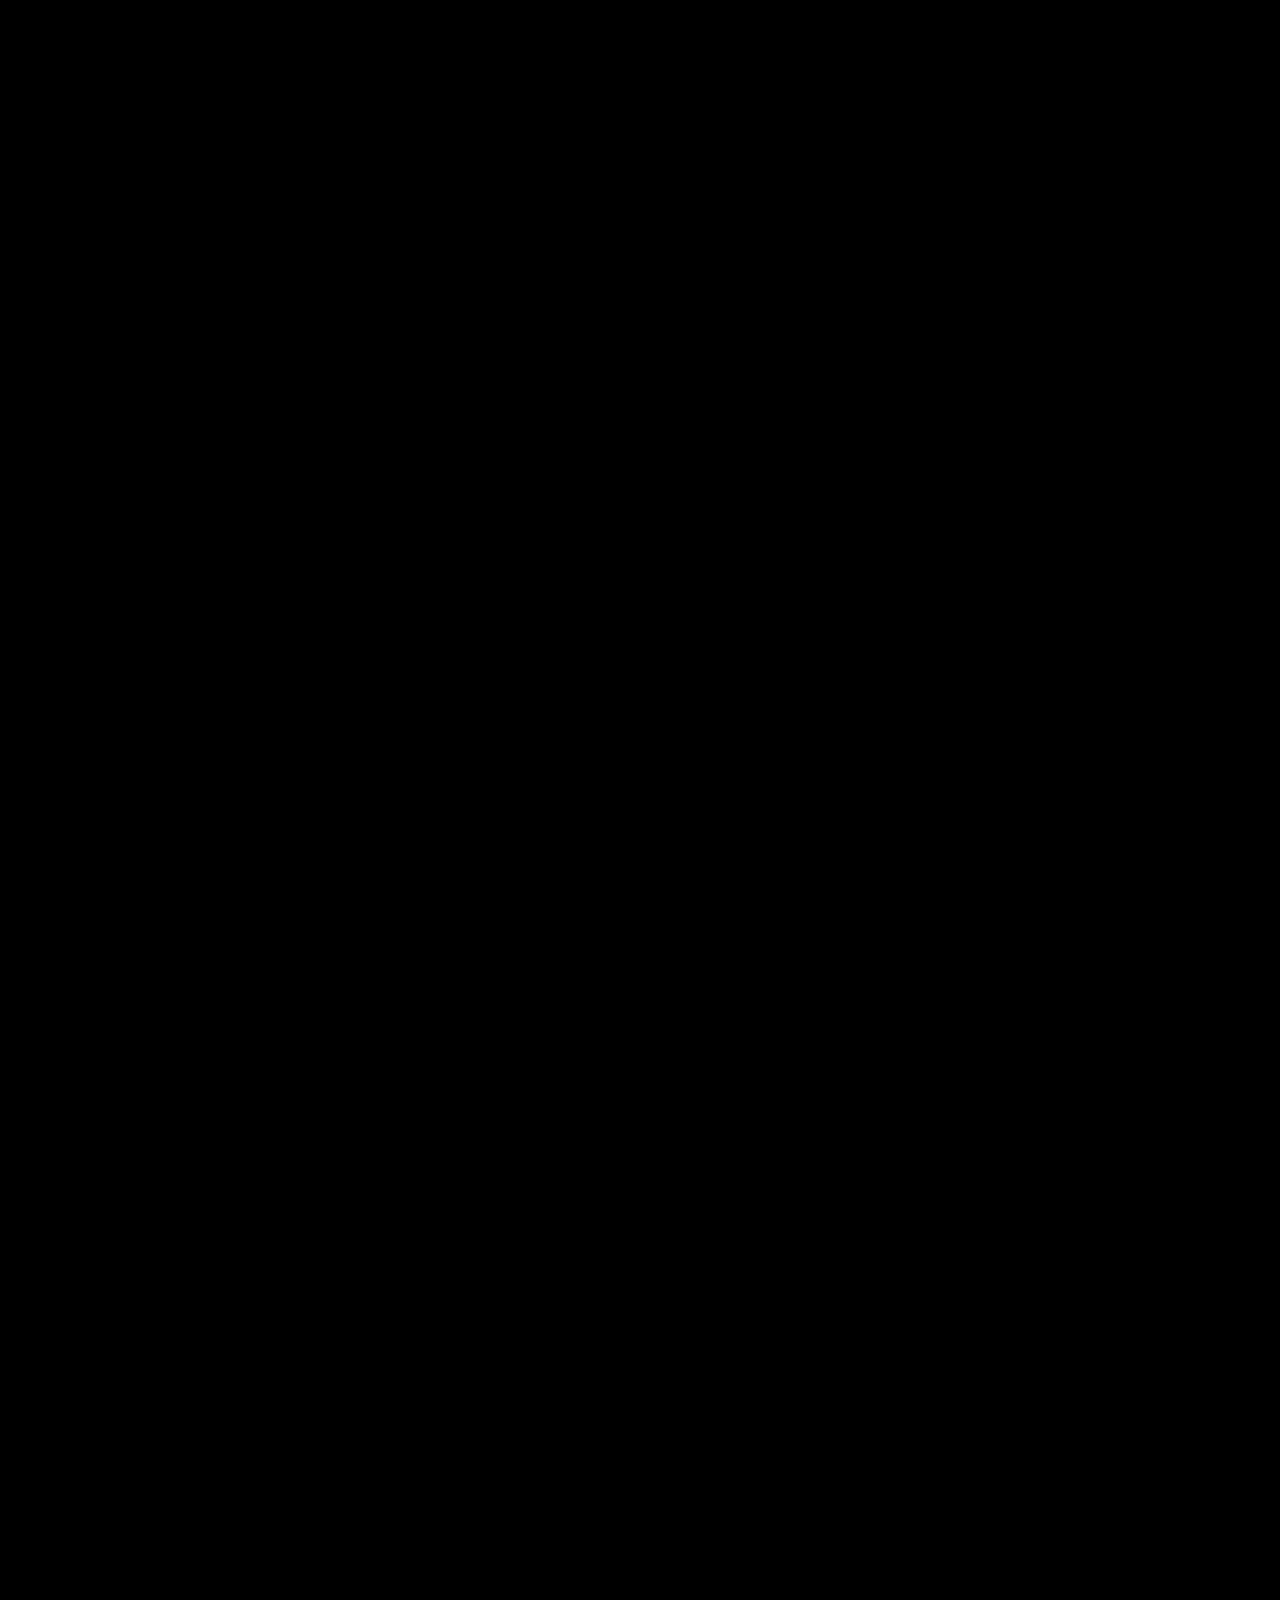
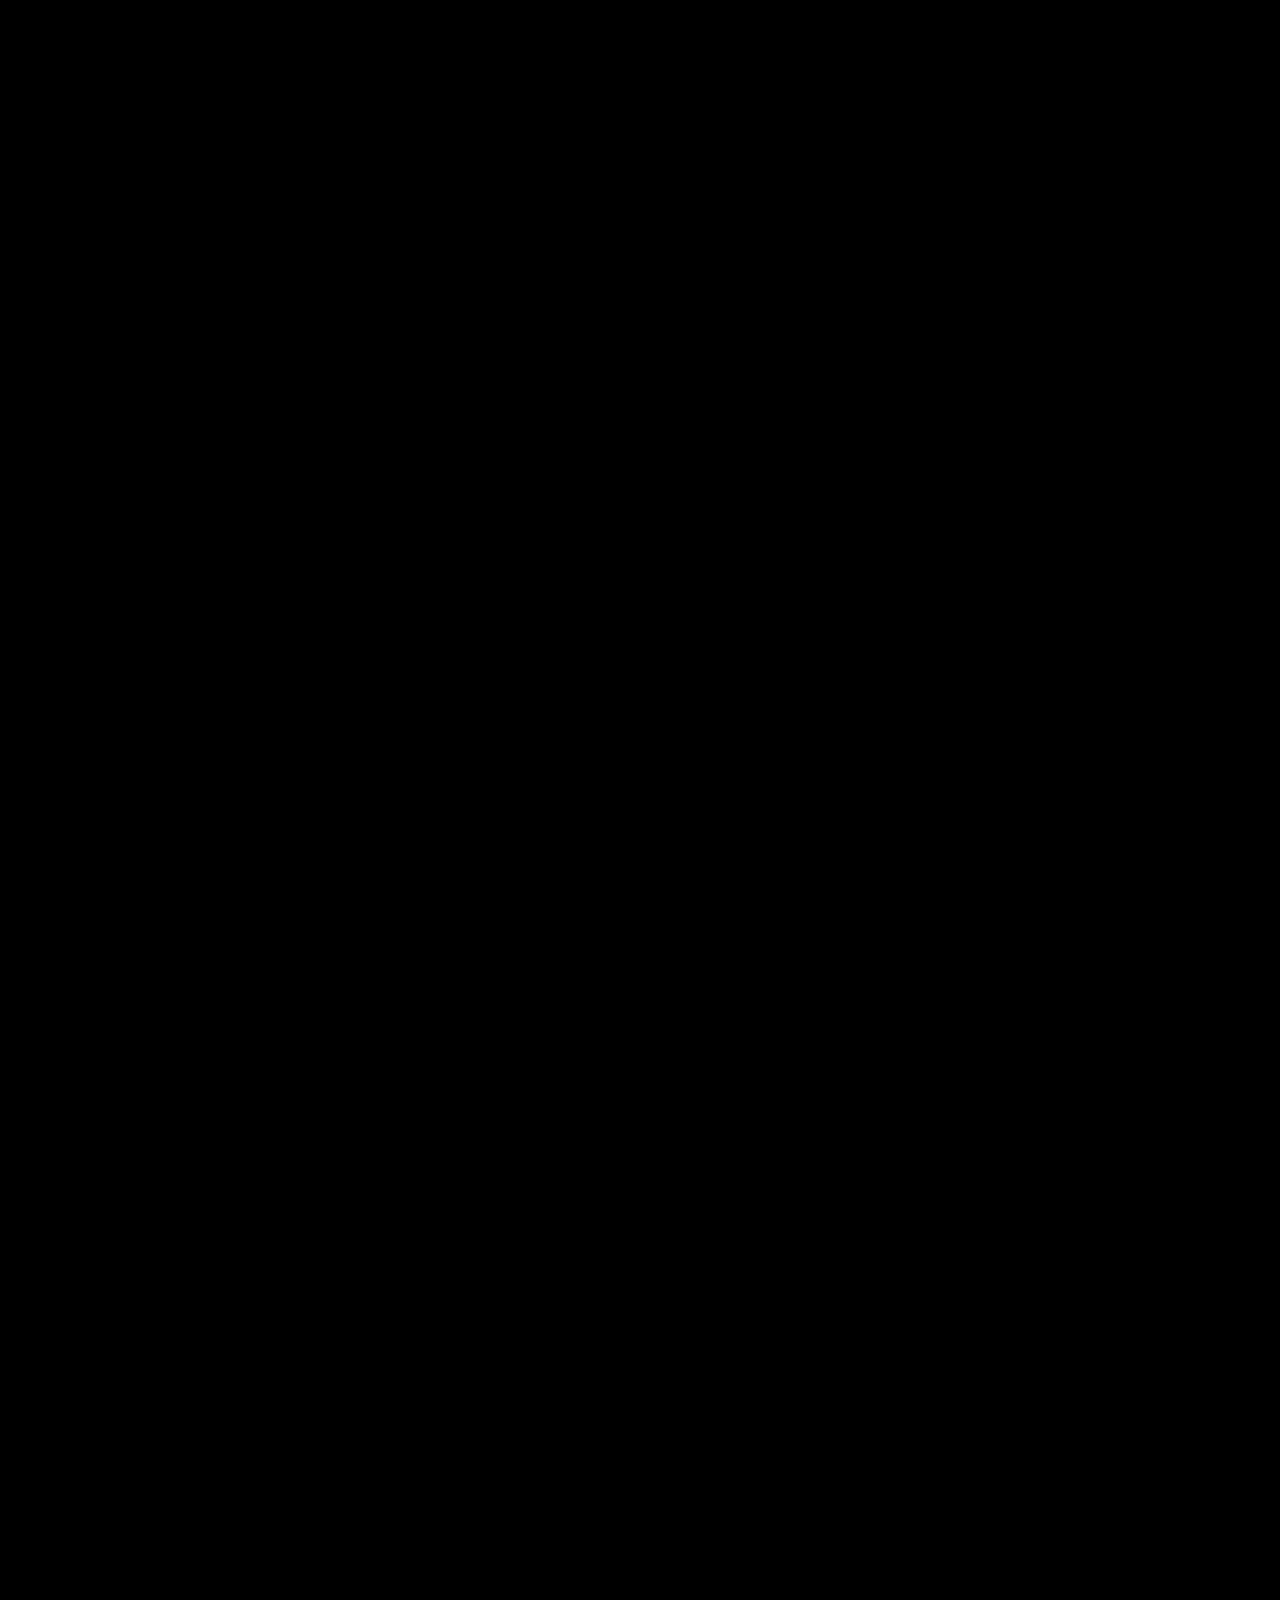
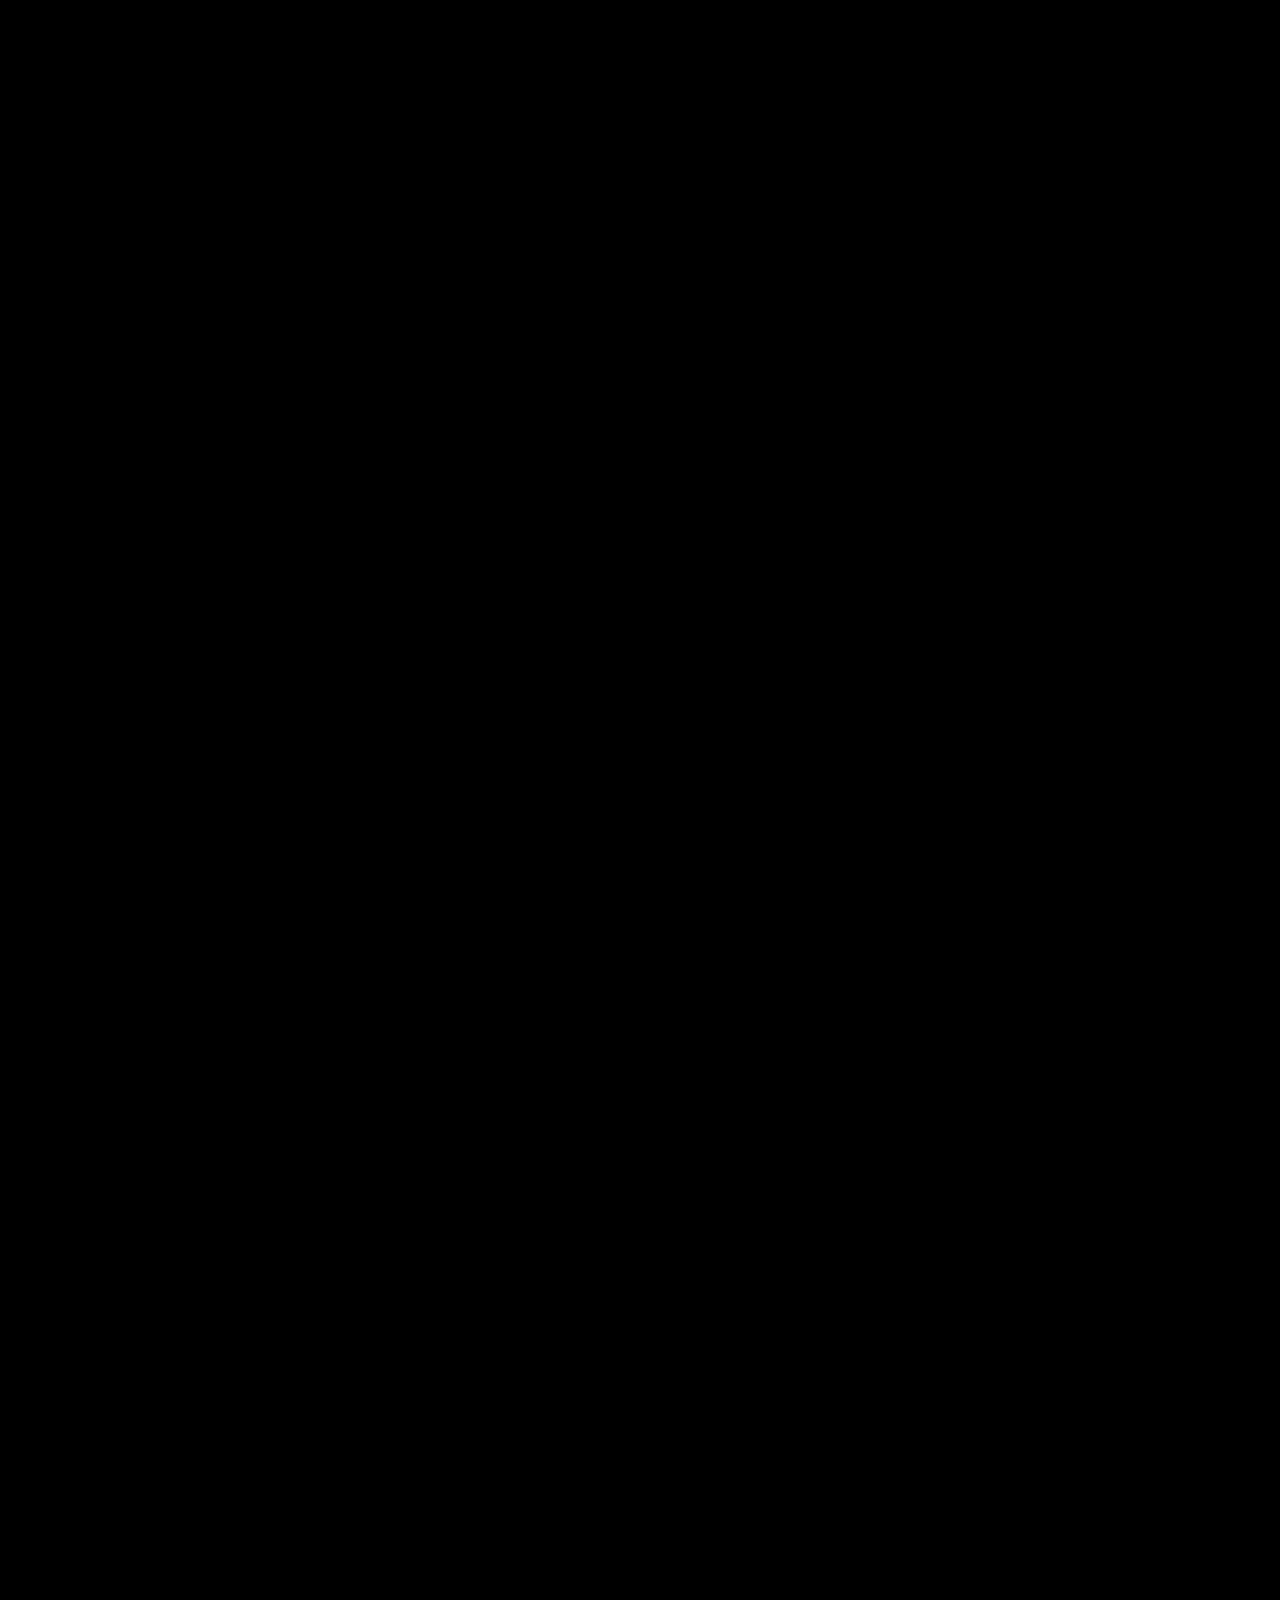
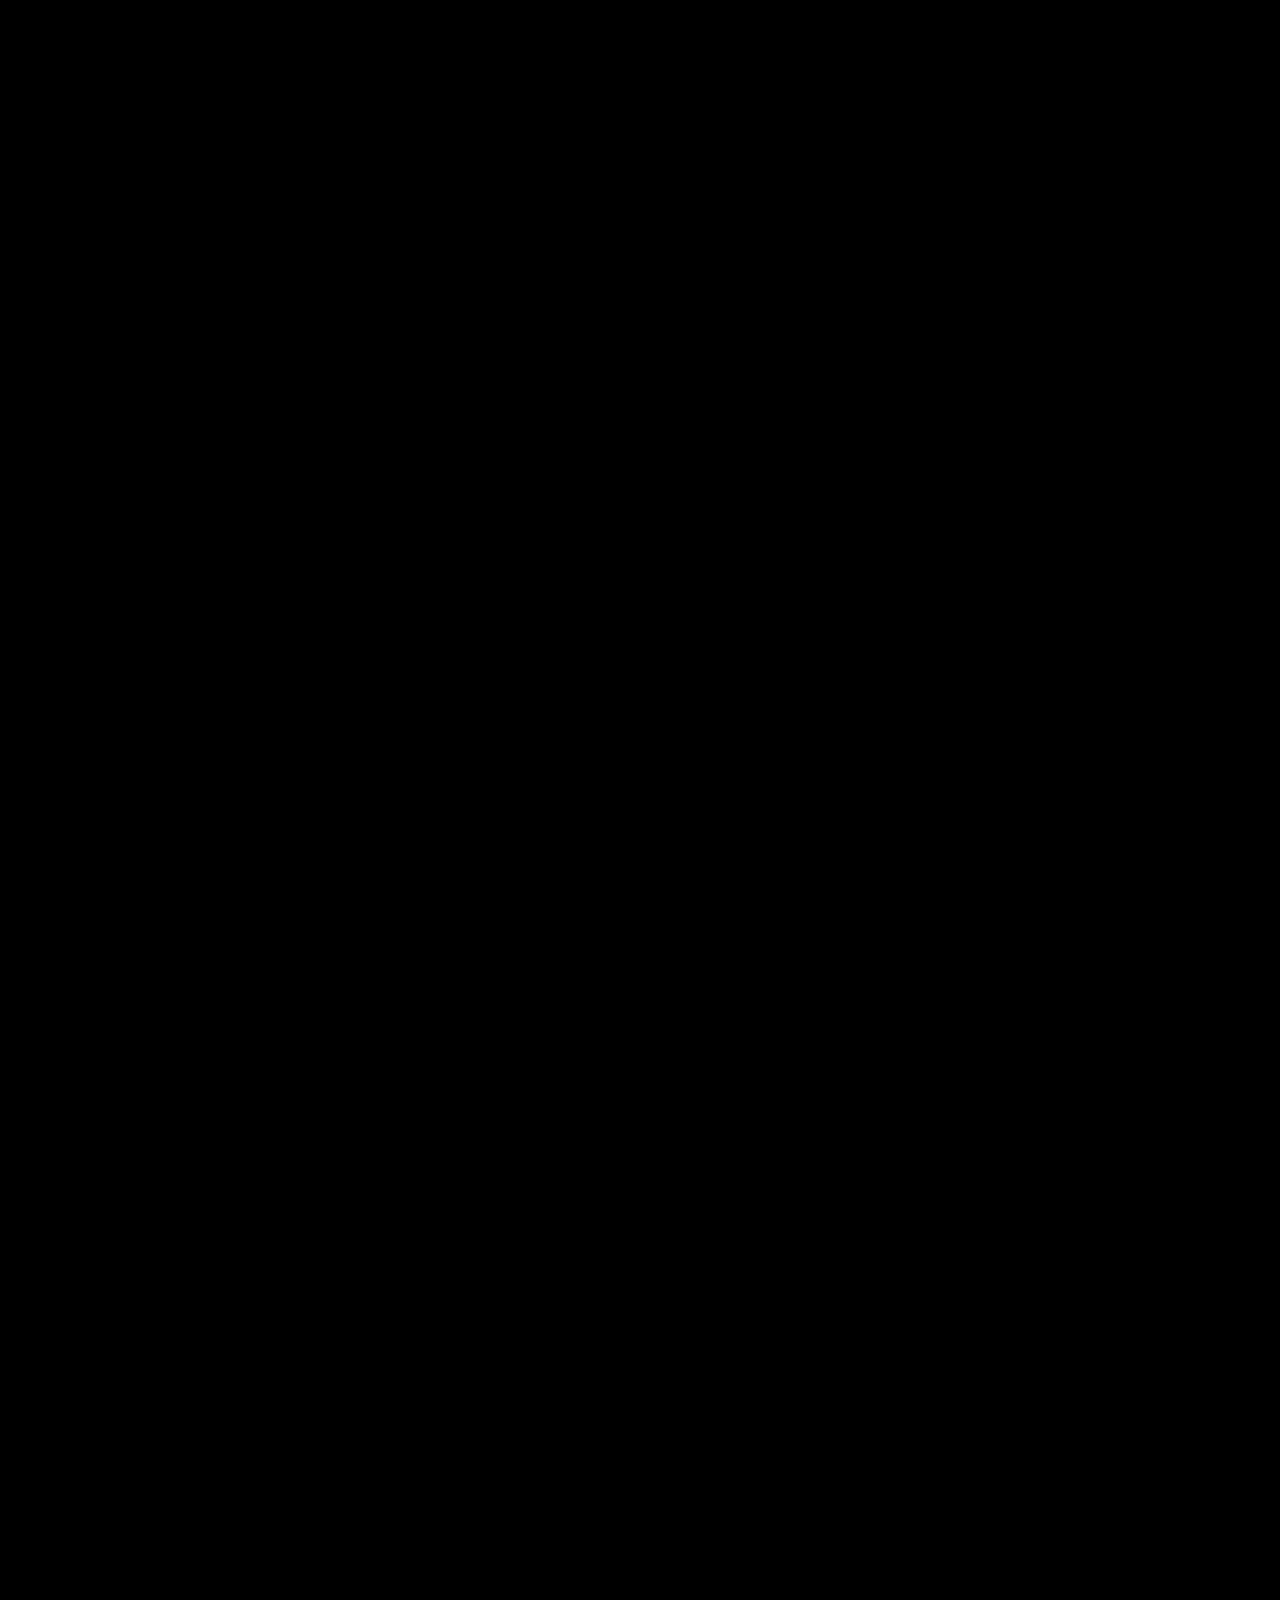
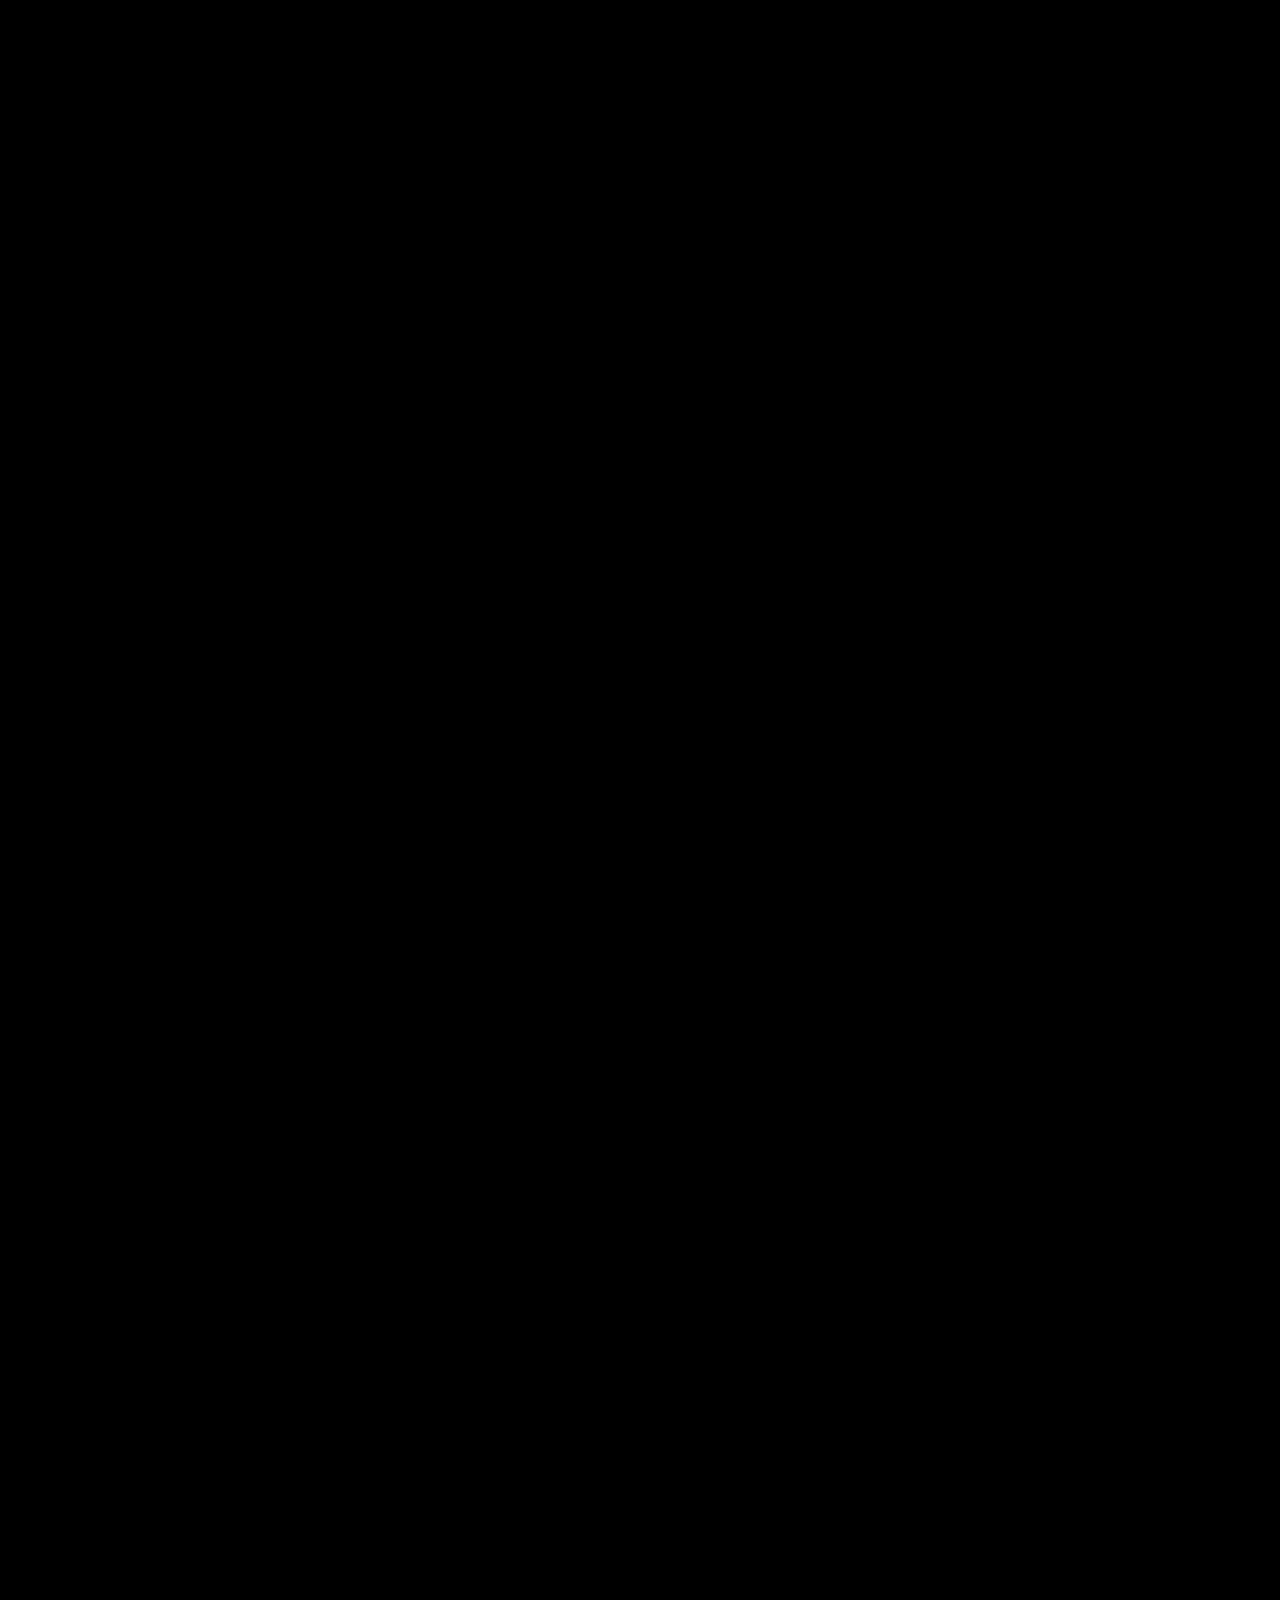
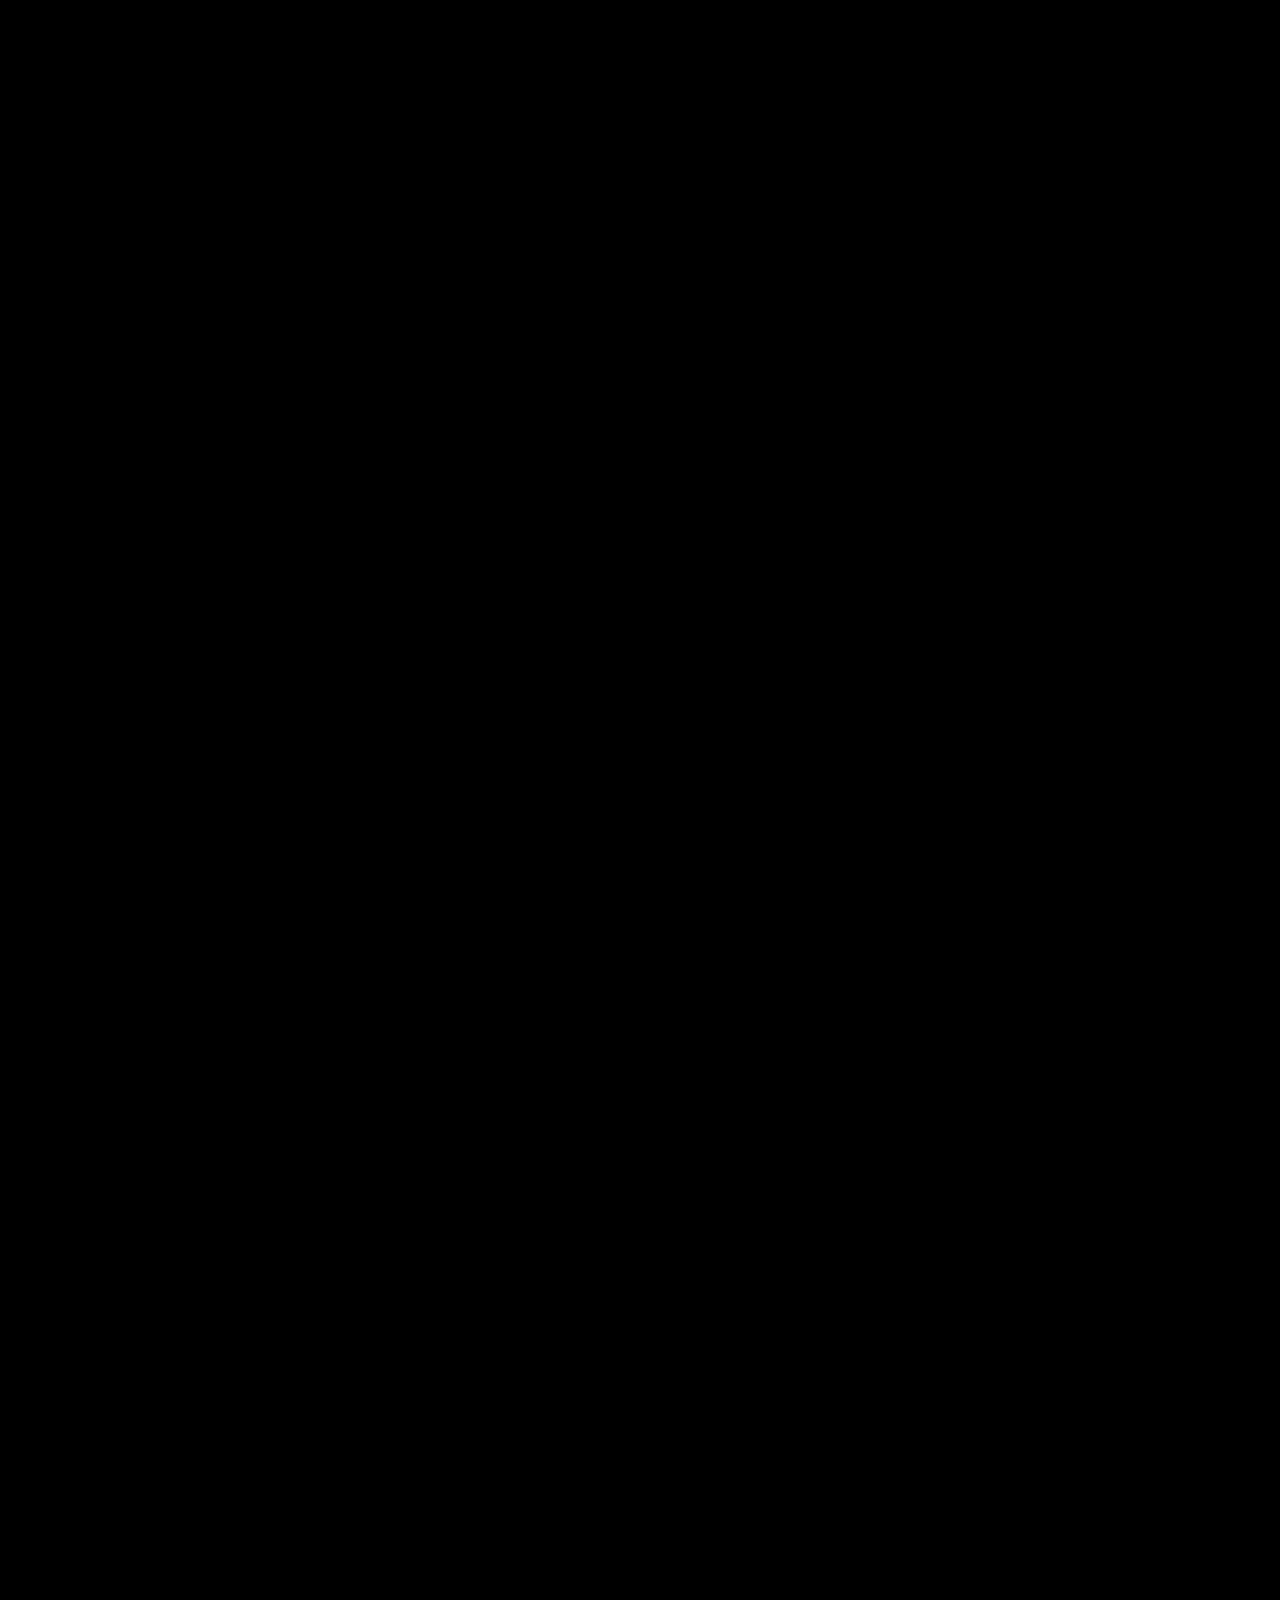
==== commit f4b73e39: "Deploy updated Rites Part 5 experience" ====
--- a/b/index.html
+++ b/b/index.html
@@ -5,7 +5,7 @@
     <meta name="viewport" content="width=device-width, initial-scale=1.0" />
     <meta name="theme-color" content="#080706" />
     <title>礼乐之邦 · 编钟与乐悬</title>
-    <script type="module" crossorigin src="/b/assets/index-CmgH_EMX.js"></script>
+    <script type="module" crossorigin src="/b/assets/index-BiCYAc0g.js"></script>
     <link rel="stylesheet" crossorigin href="/b/assets/index--pNY7u6M.css">
   </head>
   <body>
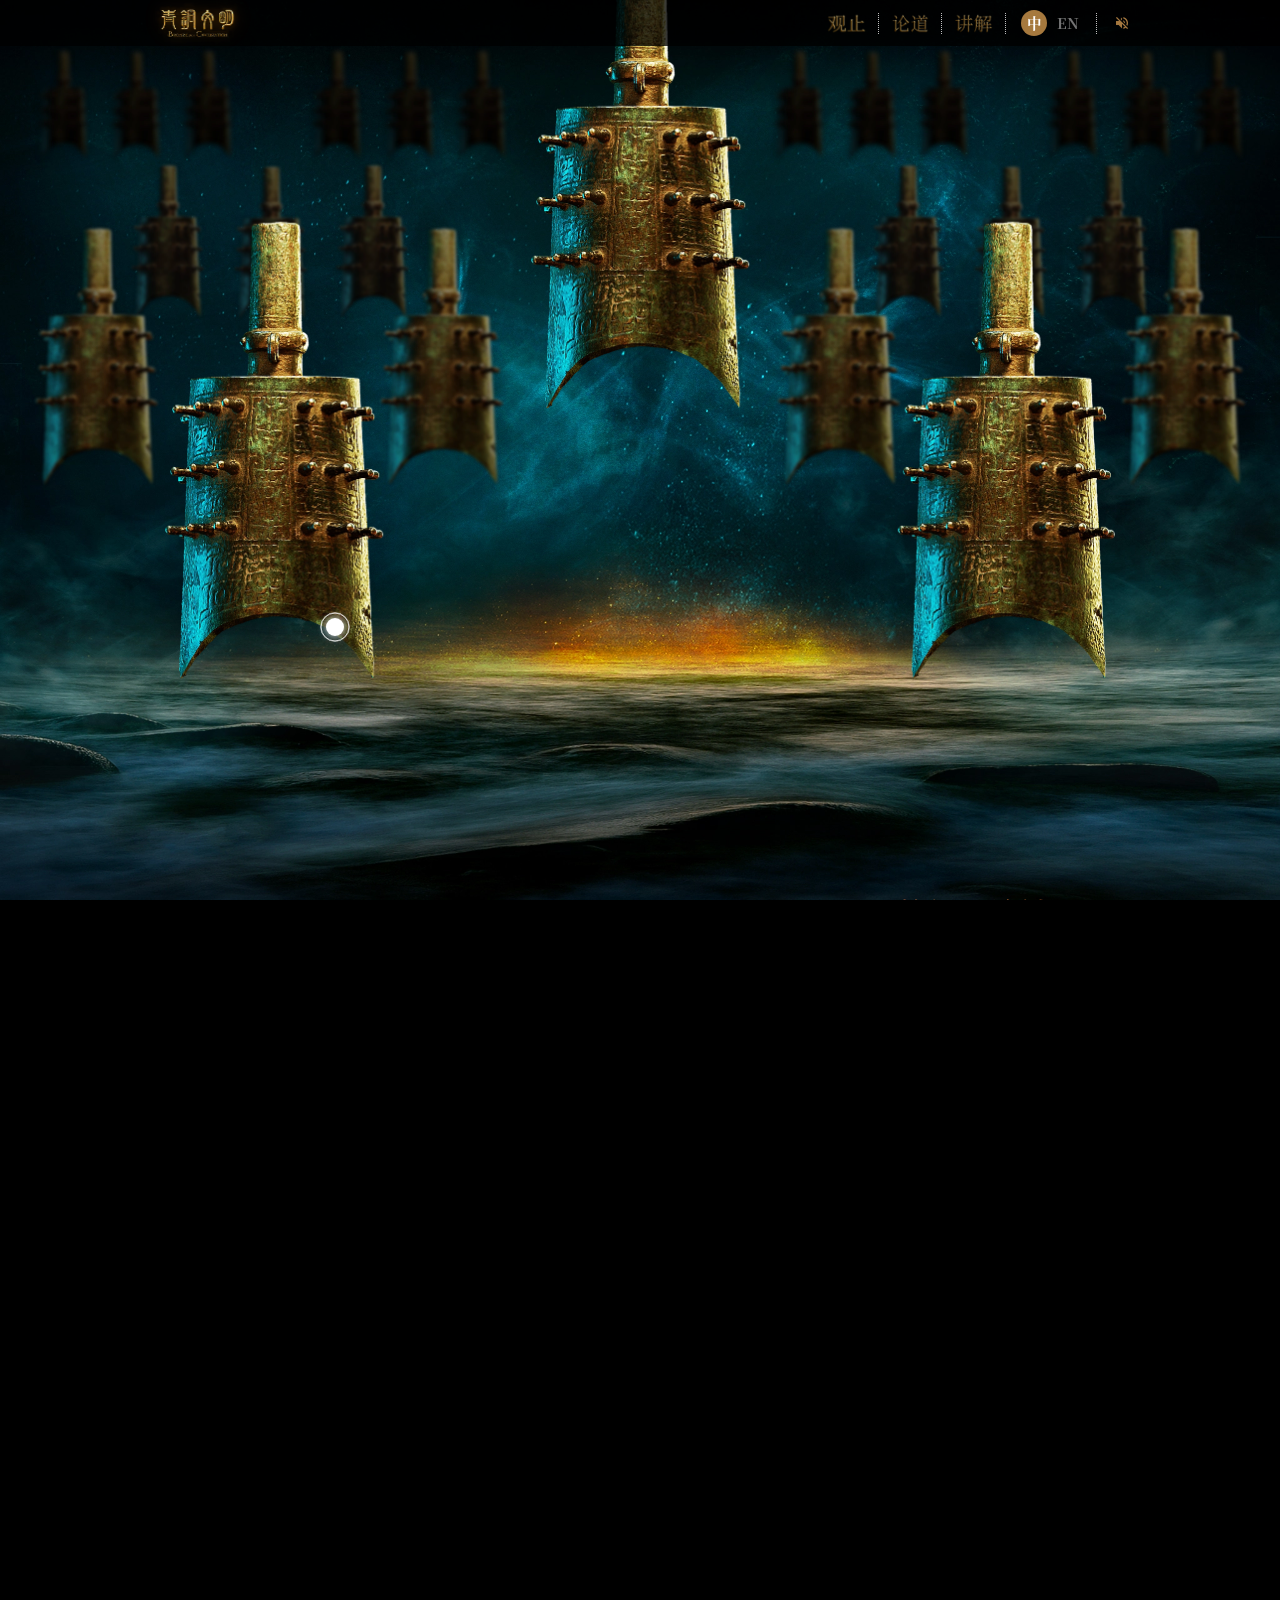
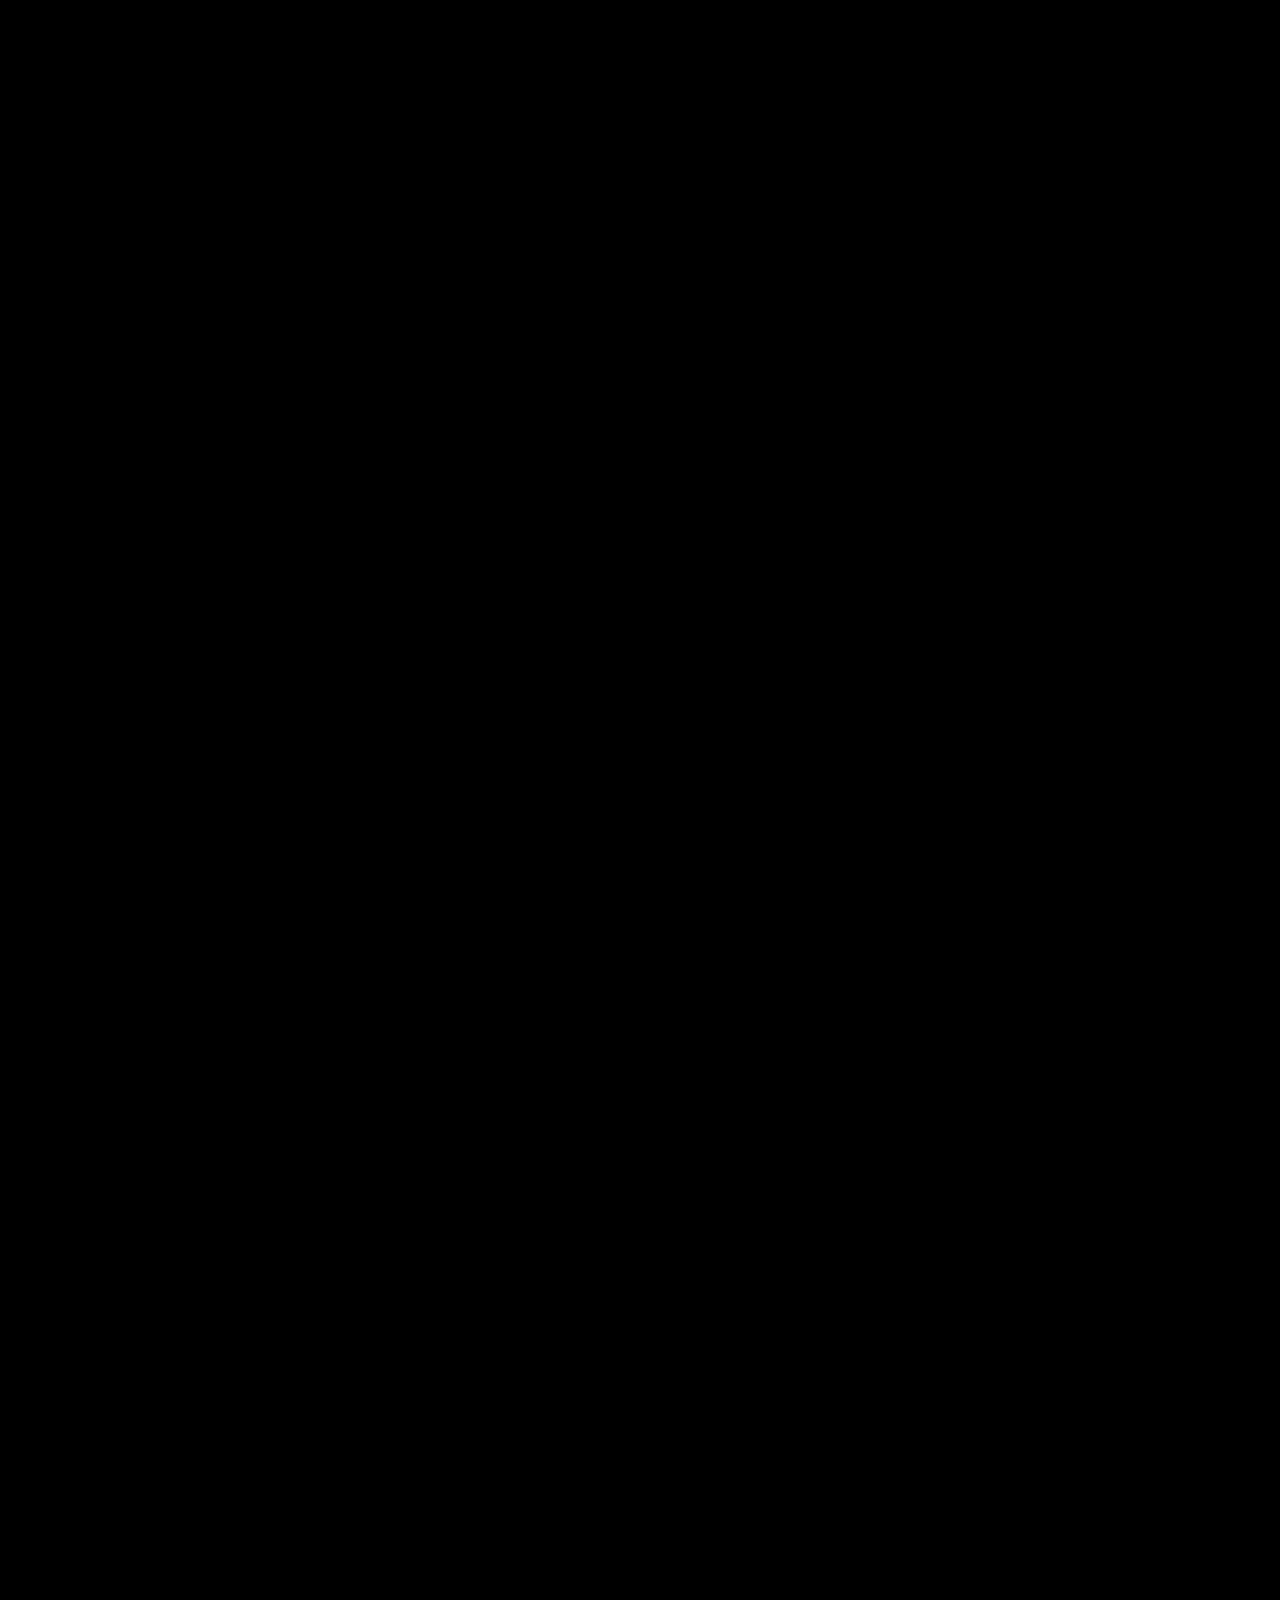
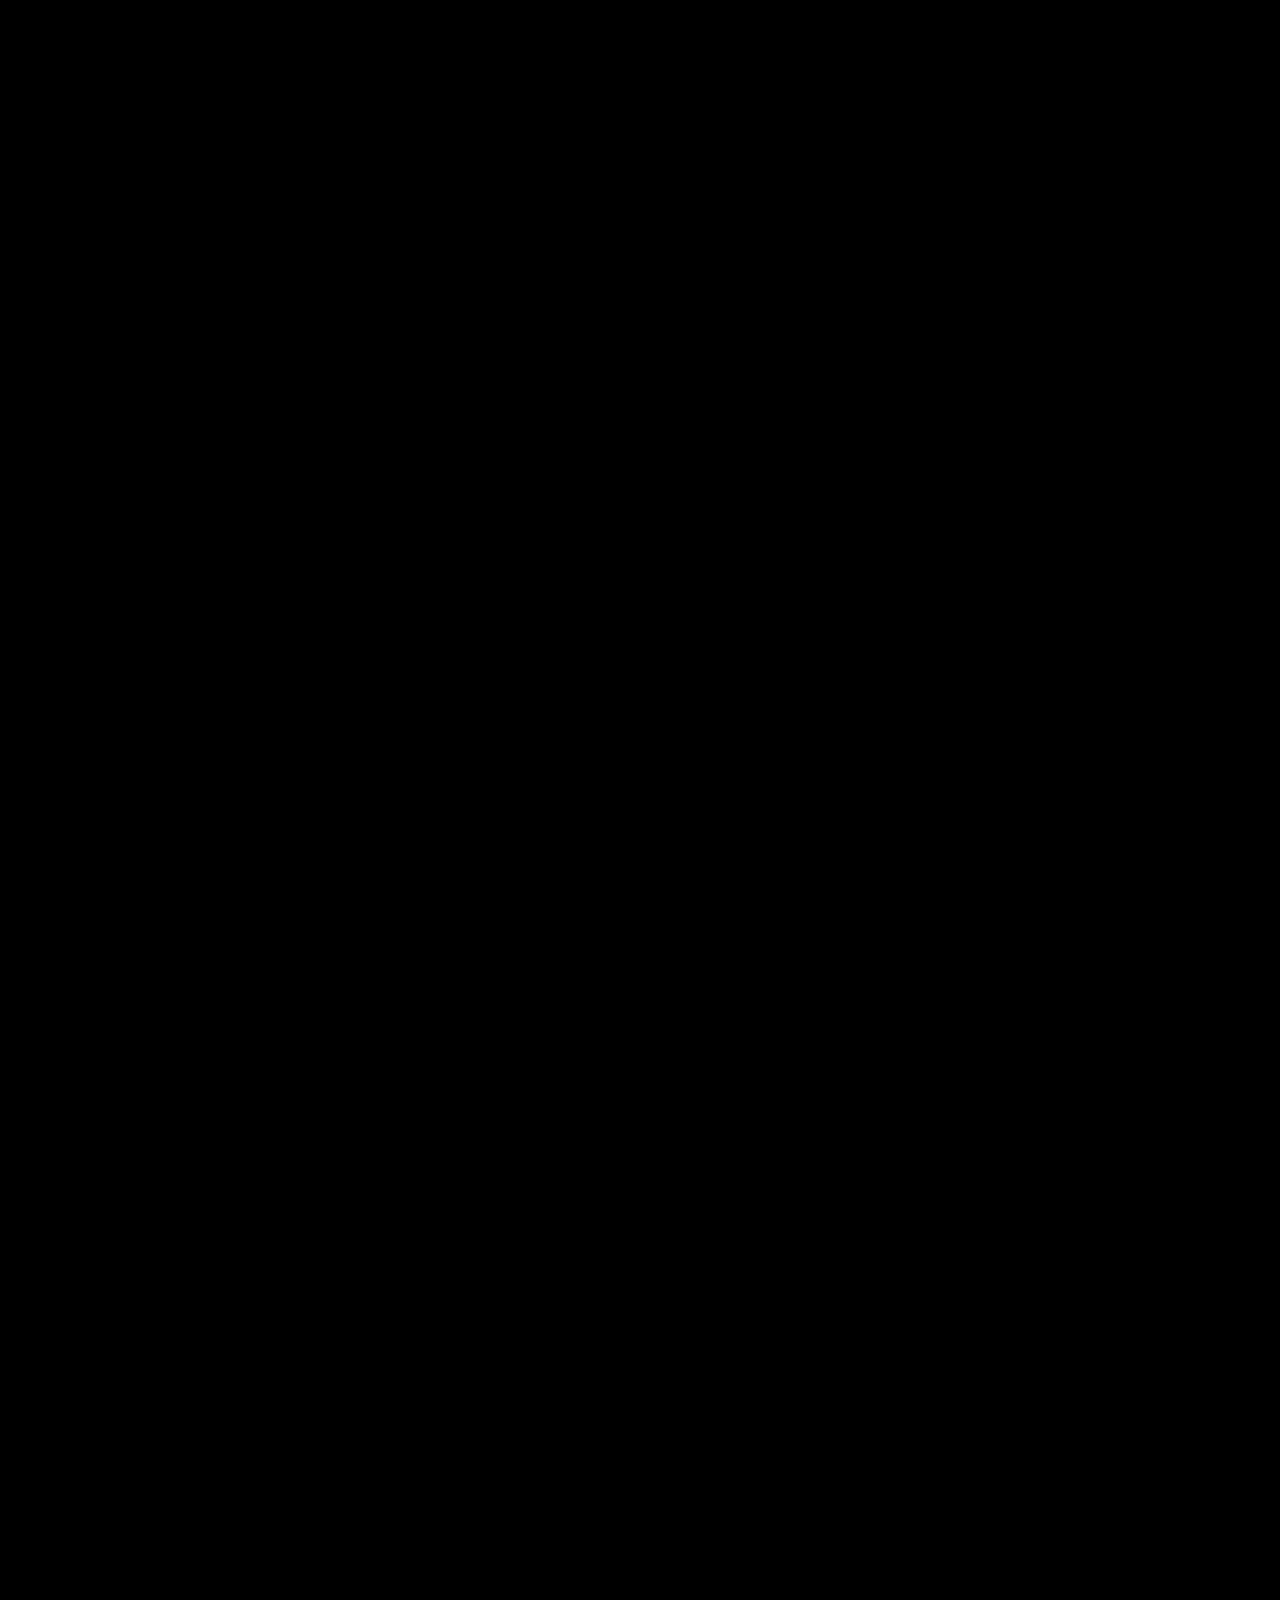
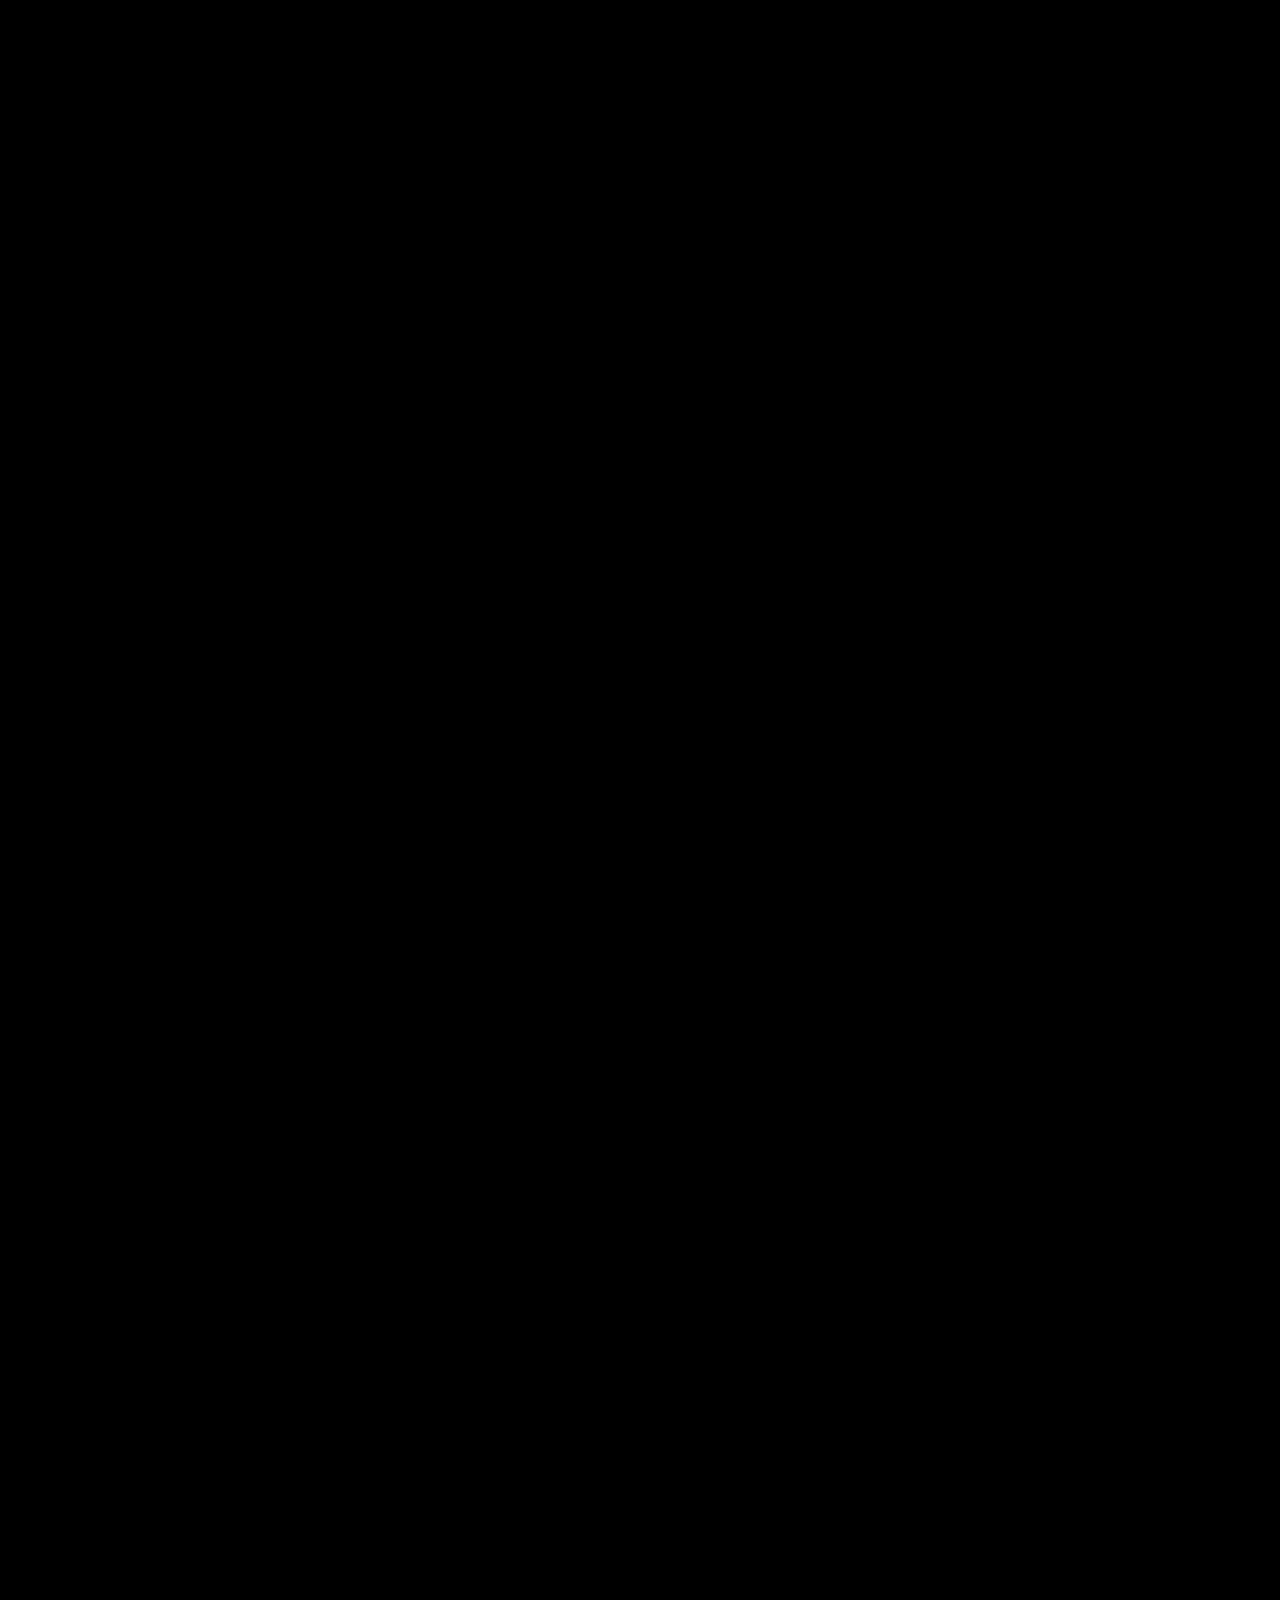
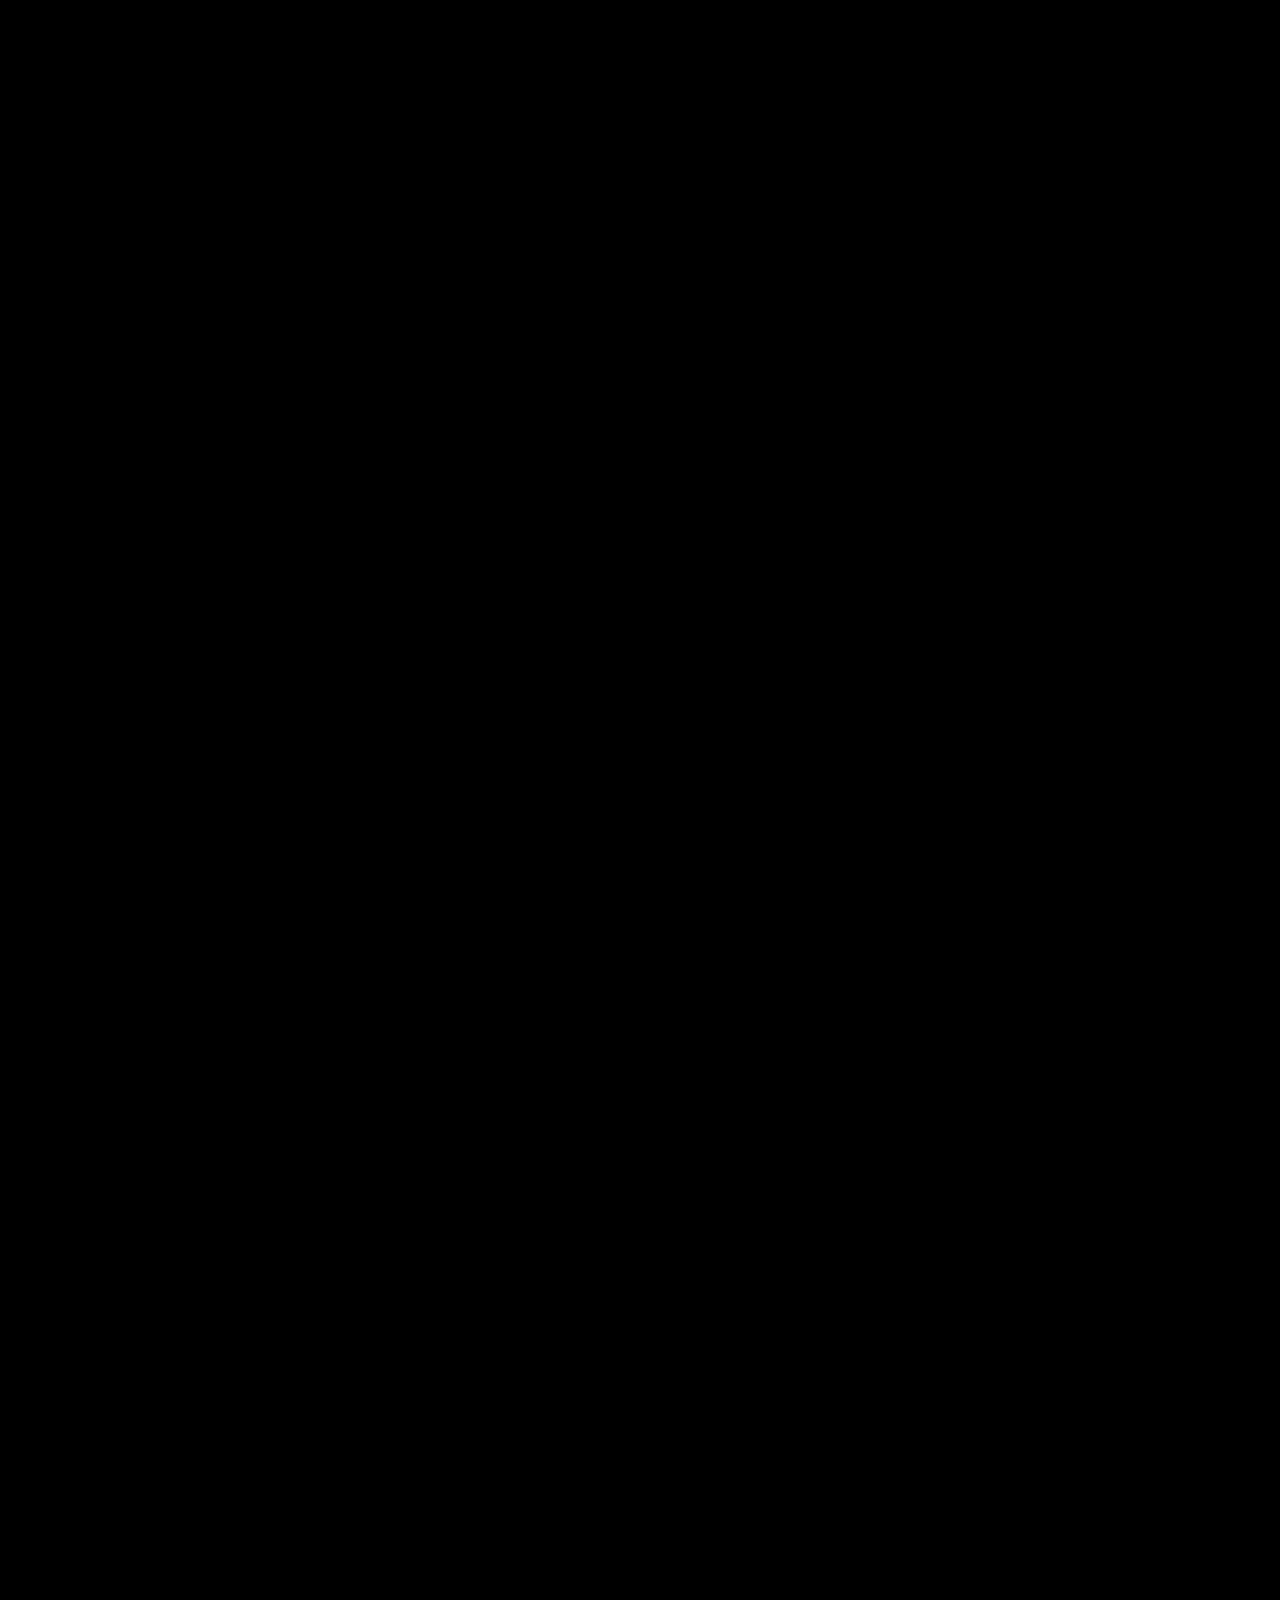
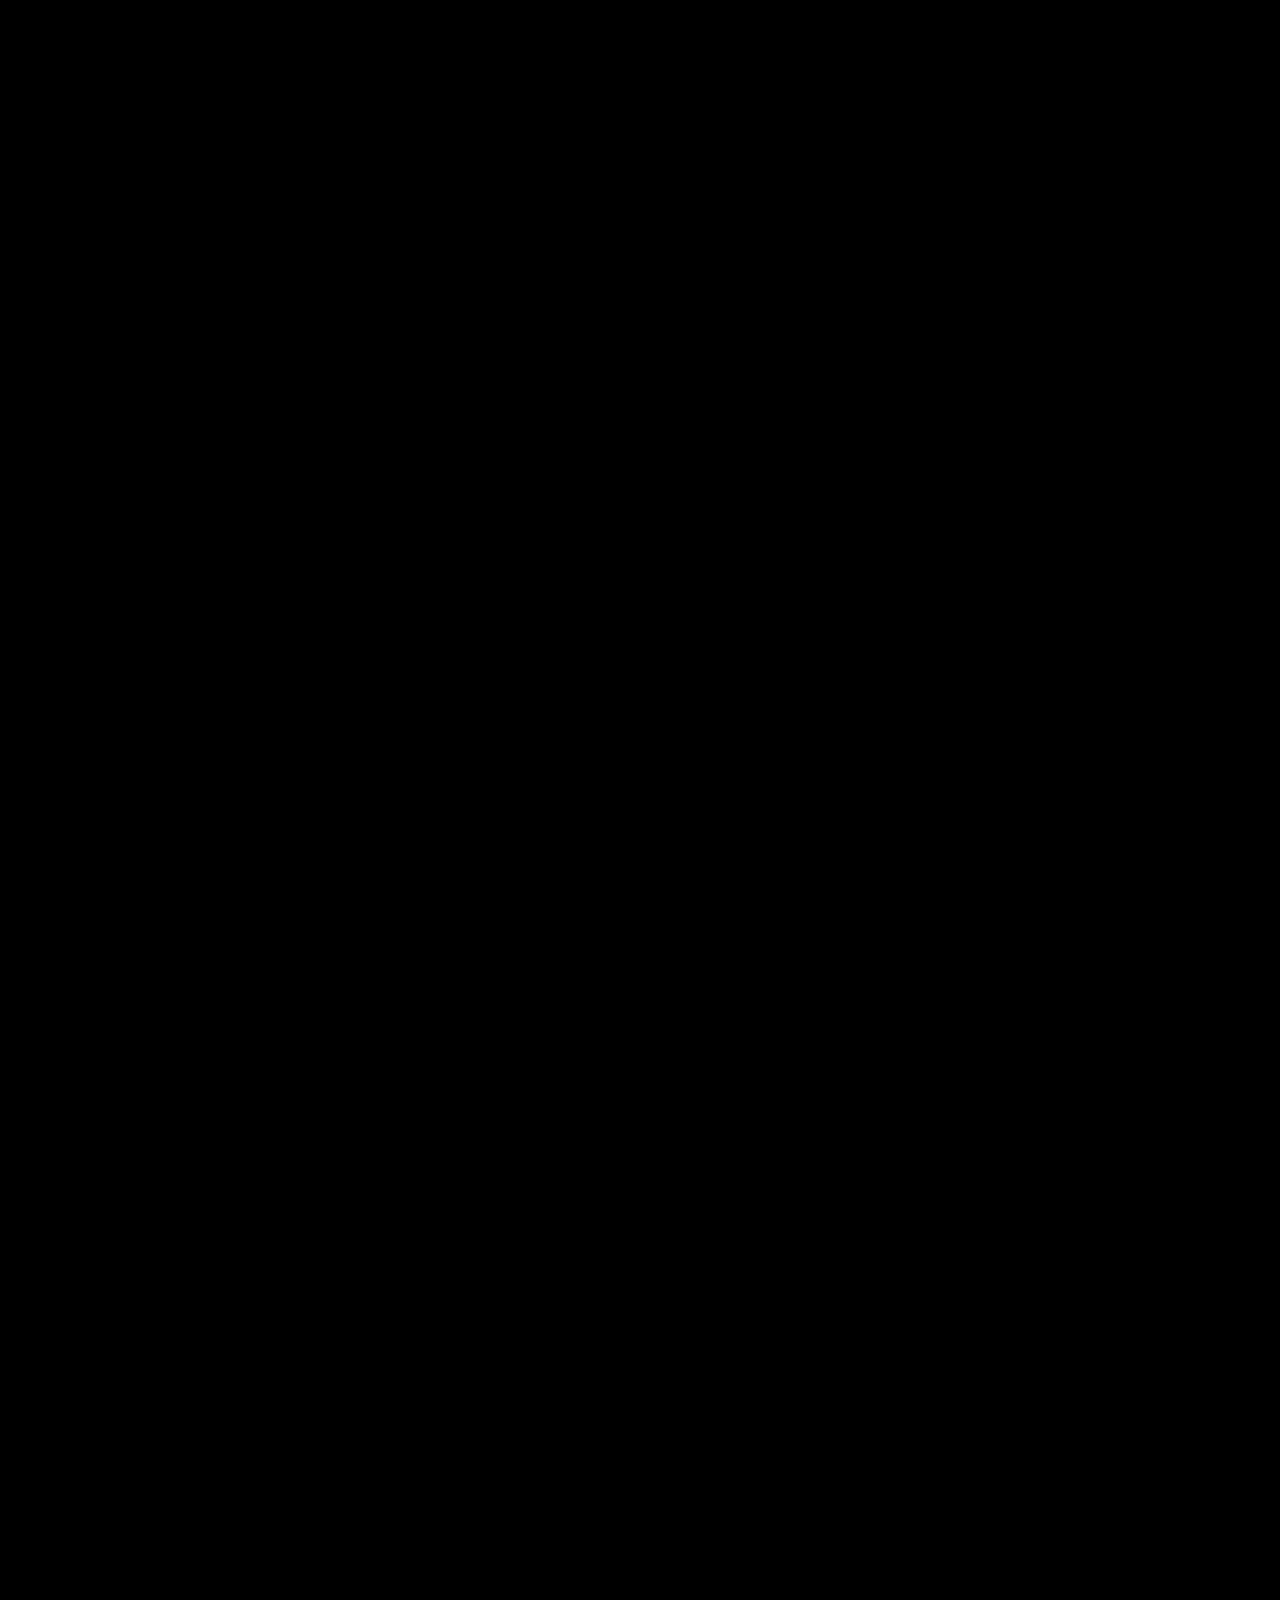
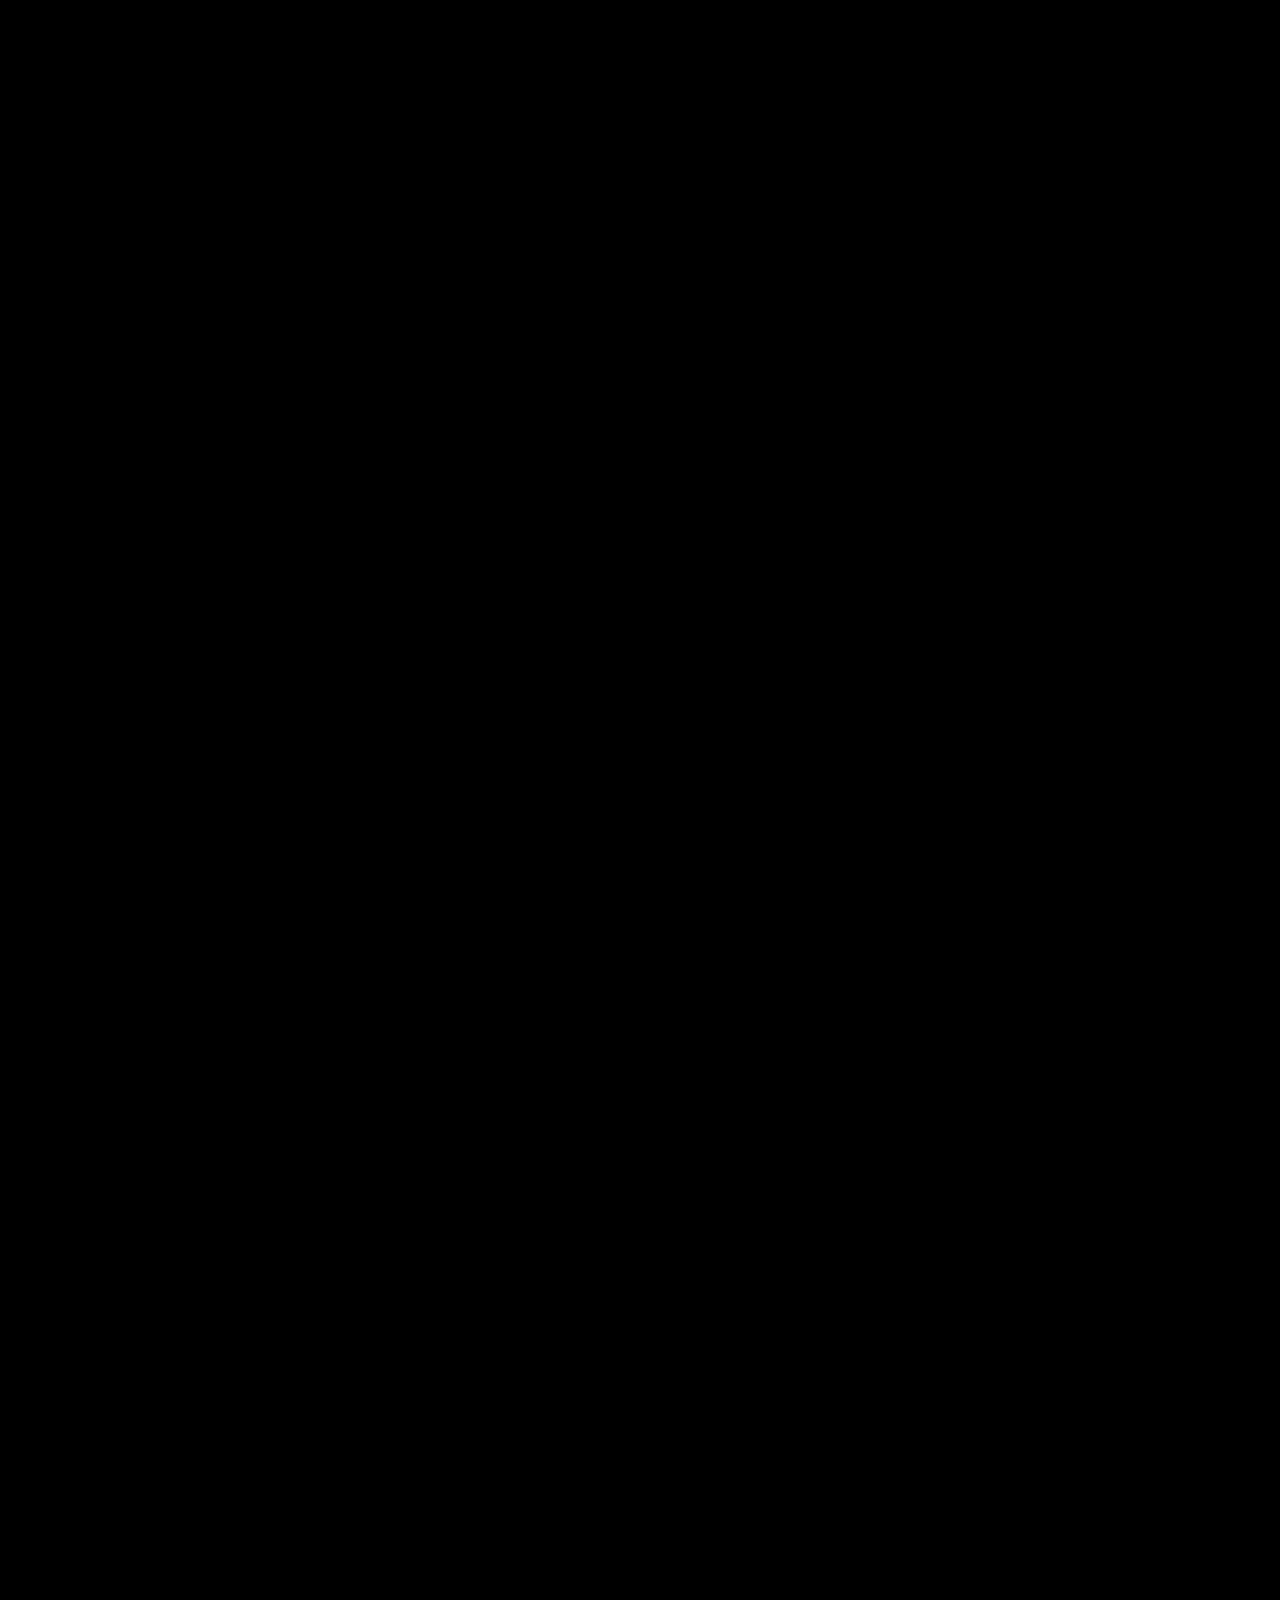
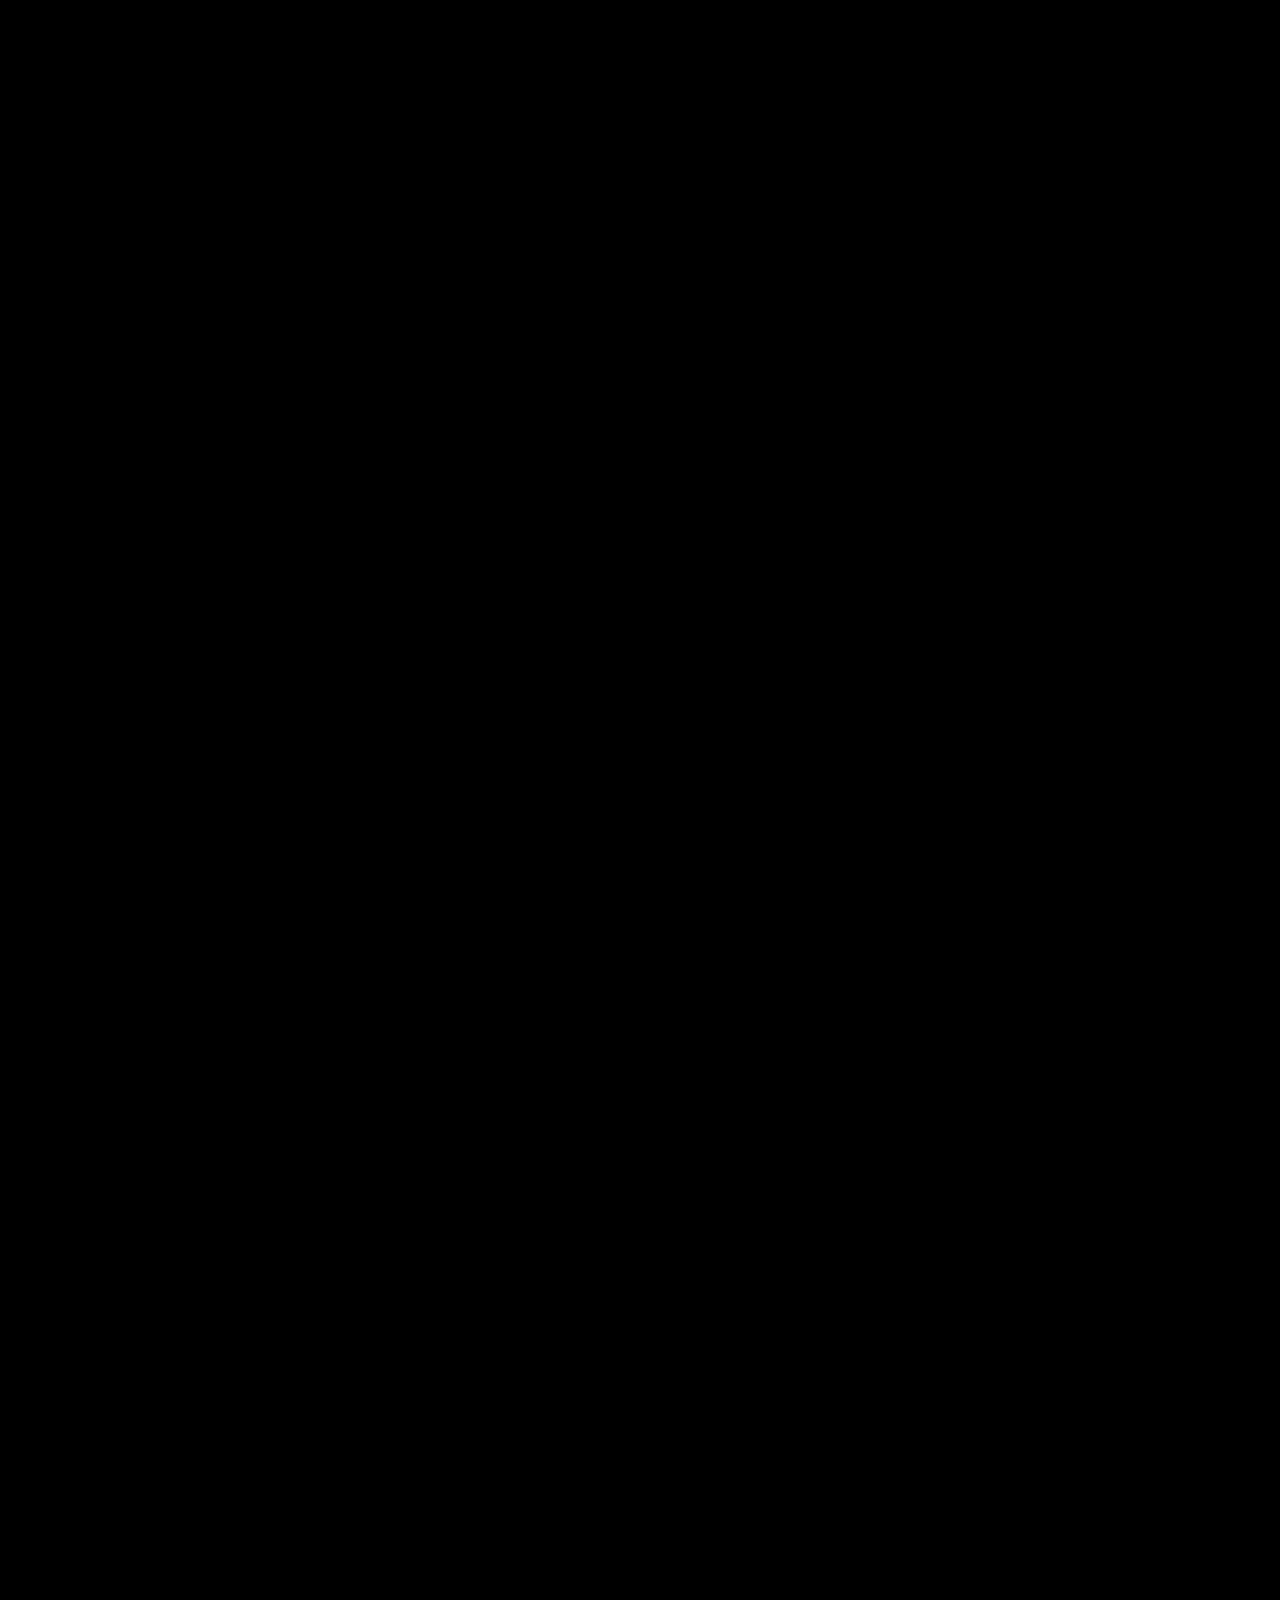
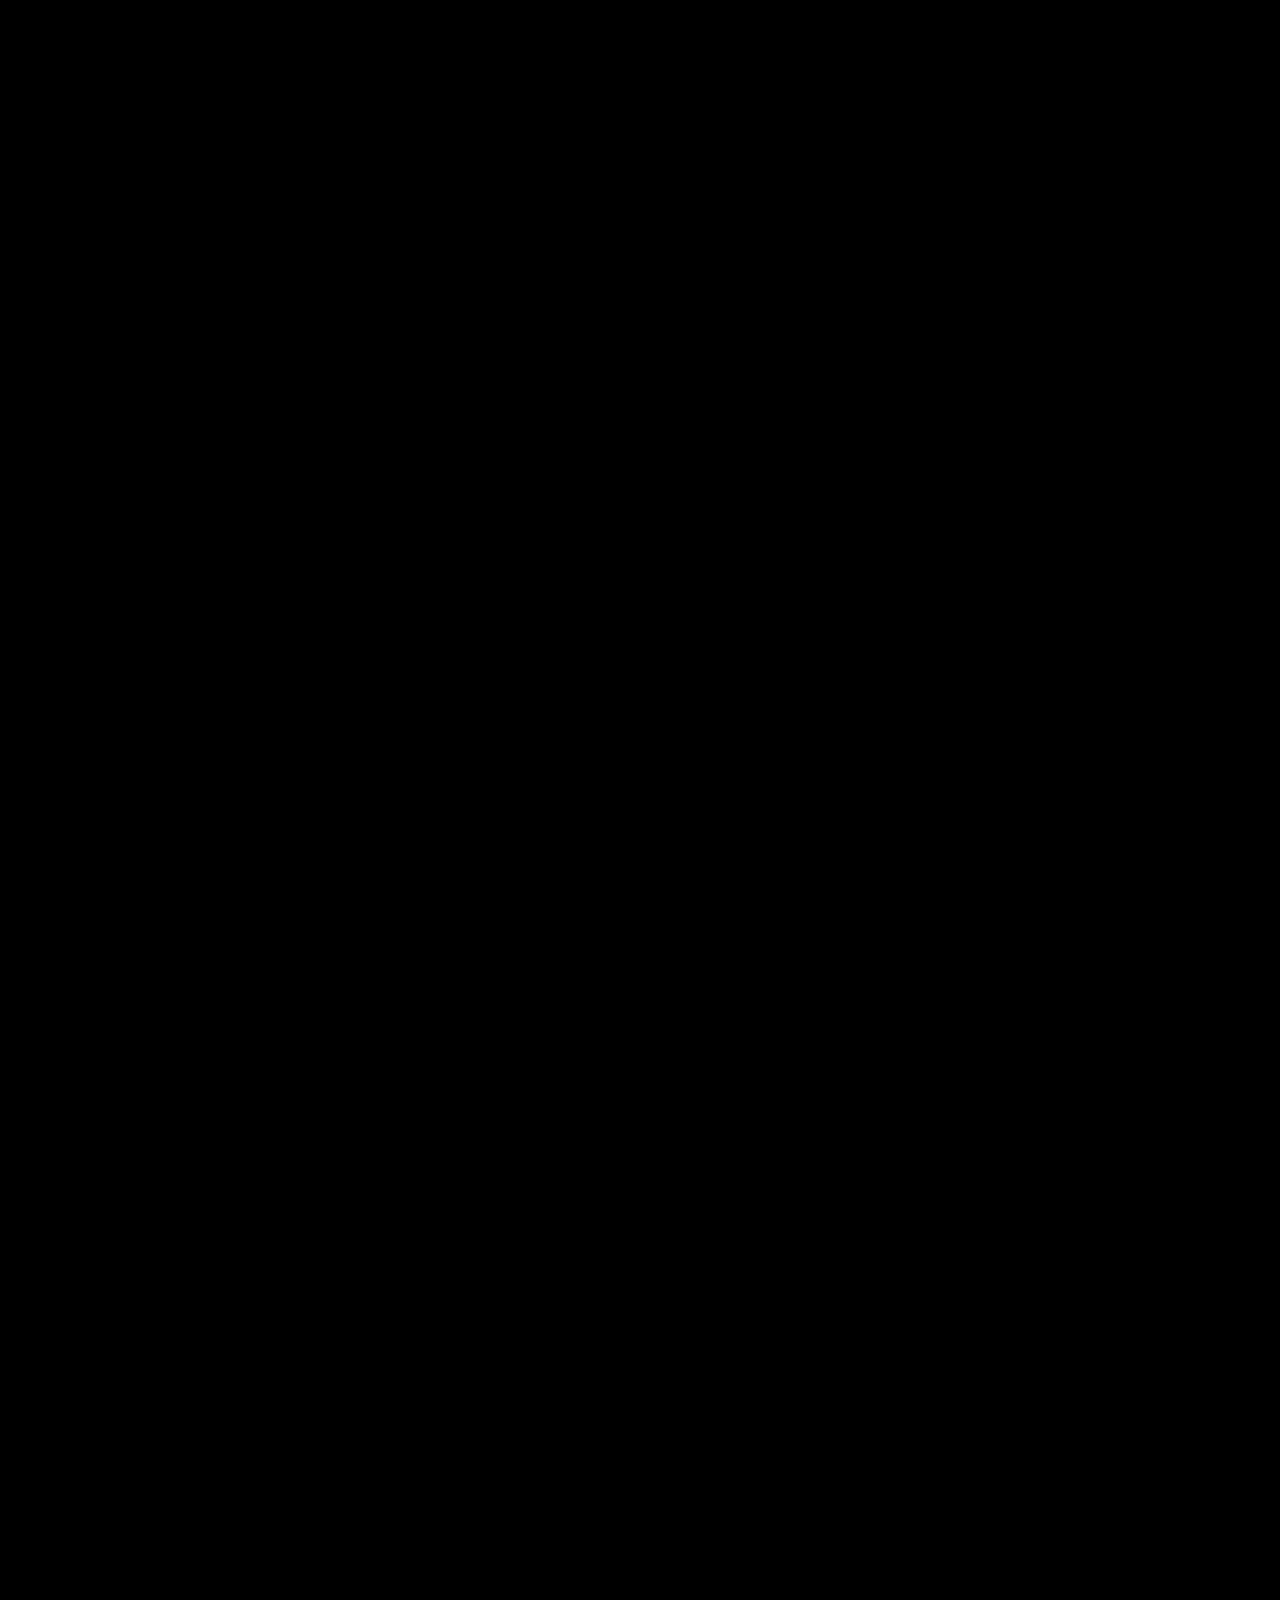
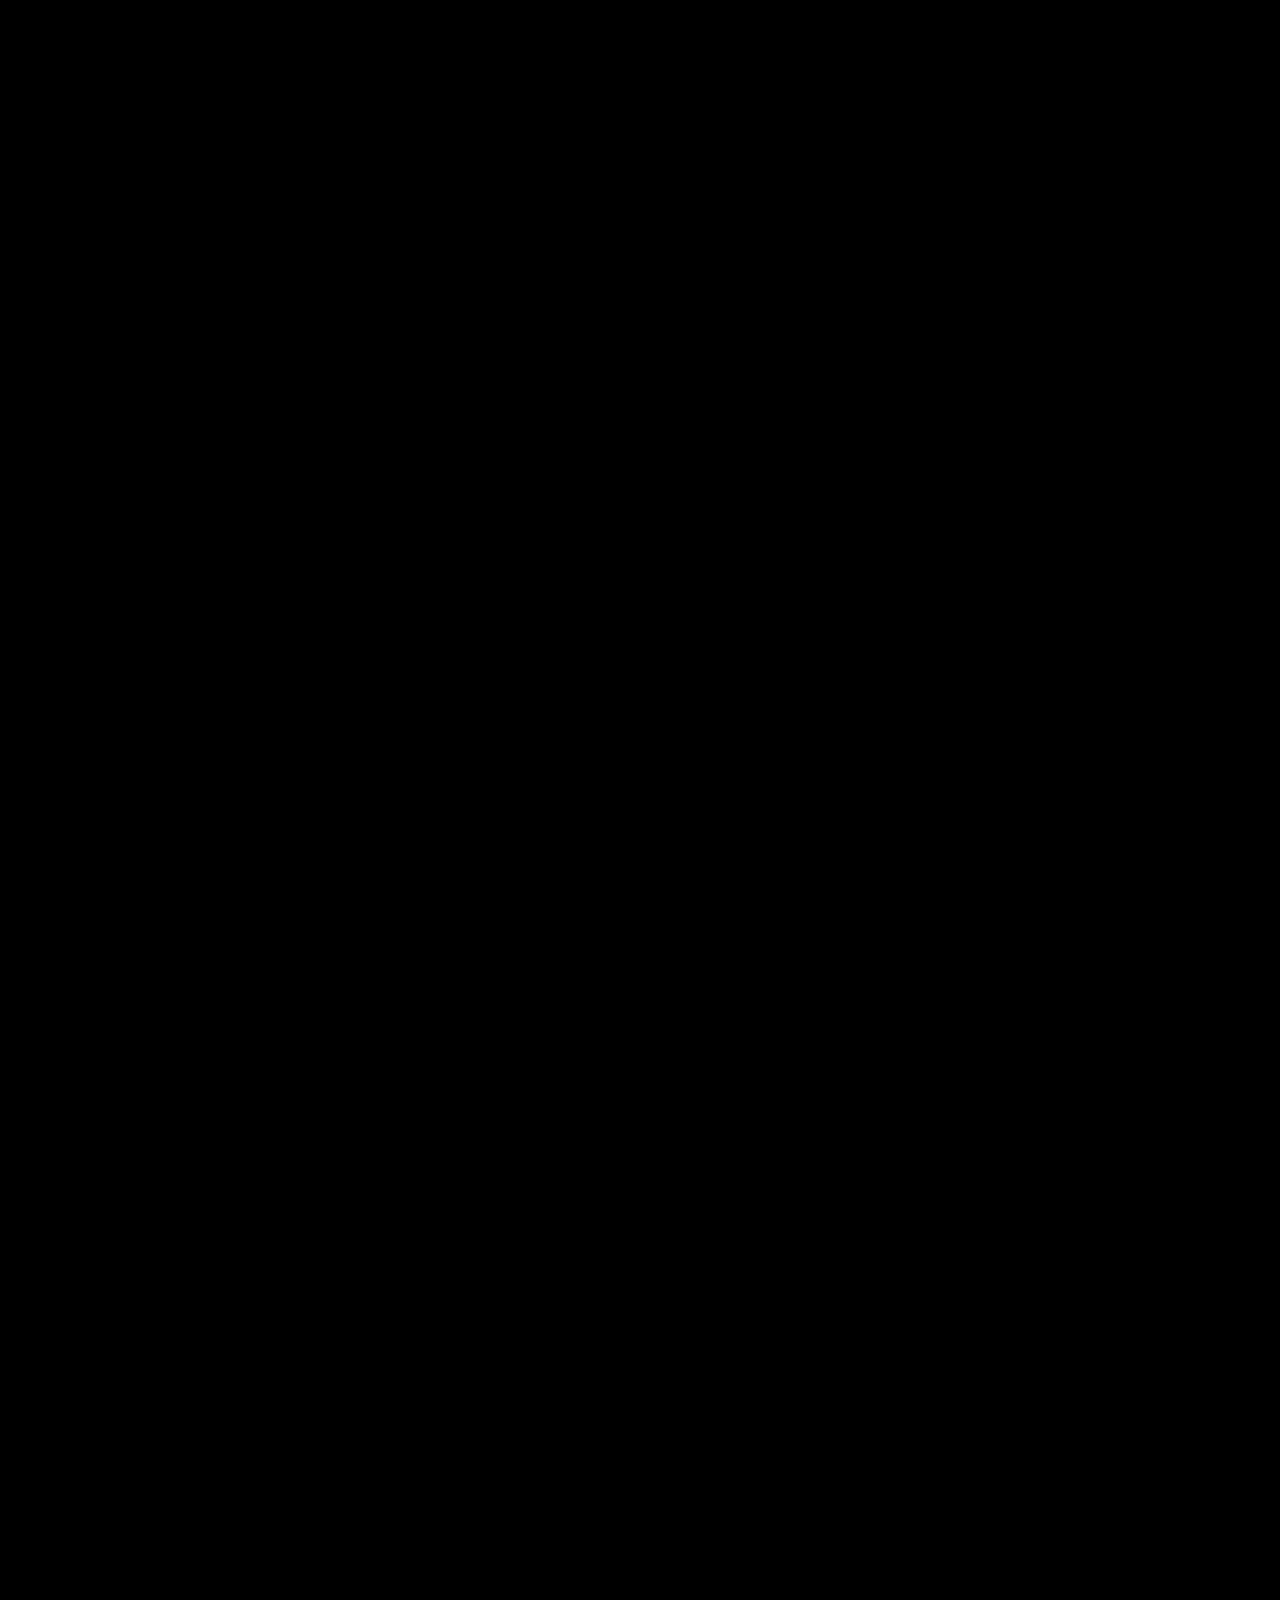
==== commit 1b61e4c3: "Deploy updated Rites Part 5 experience" ====
--- a/b/index.html
+++ b/b/index.html
@@ -5,7 +5,7 @@
     <meta name="viewport" content="width=device-width, initial-scale=1.0" />
     <meta name="theme-color" content="#080706" />
     <title>礼乐之邦 · 编钟与乐悬</title>
-    <script type="module" crossorigin src="/b/assets/index-BiCYAc0g.js"></script>
+    <script type="module" crossorigin src="/b/assets/index-CaT3pT41.js"></script>
     <link rel="stylesheet" crossorigin href="/b/assets/index--pNY7u6M.css">
   </head>
   <body>
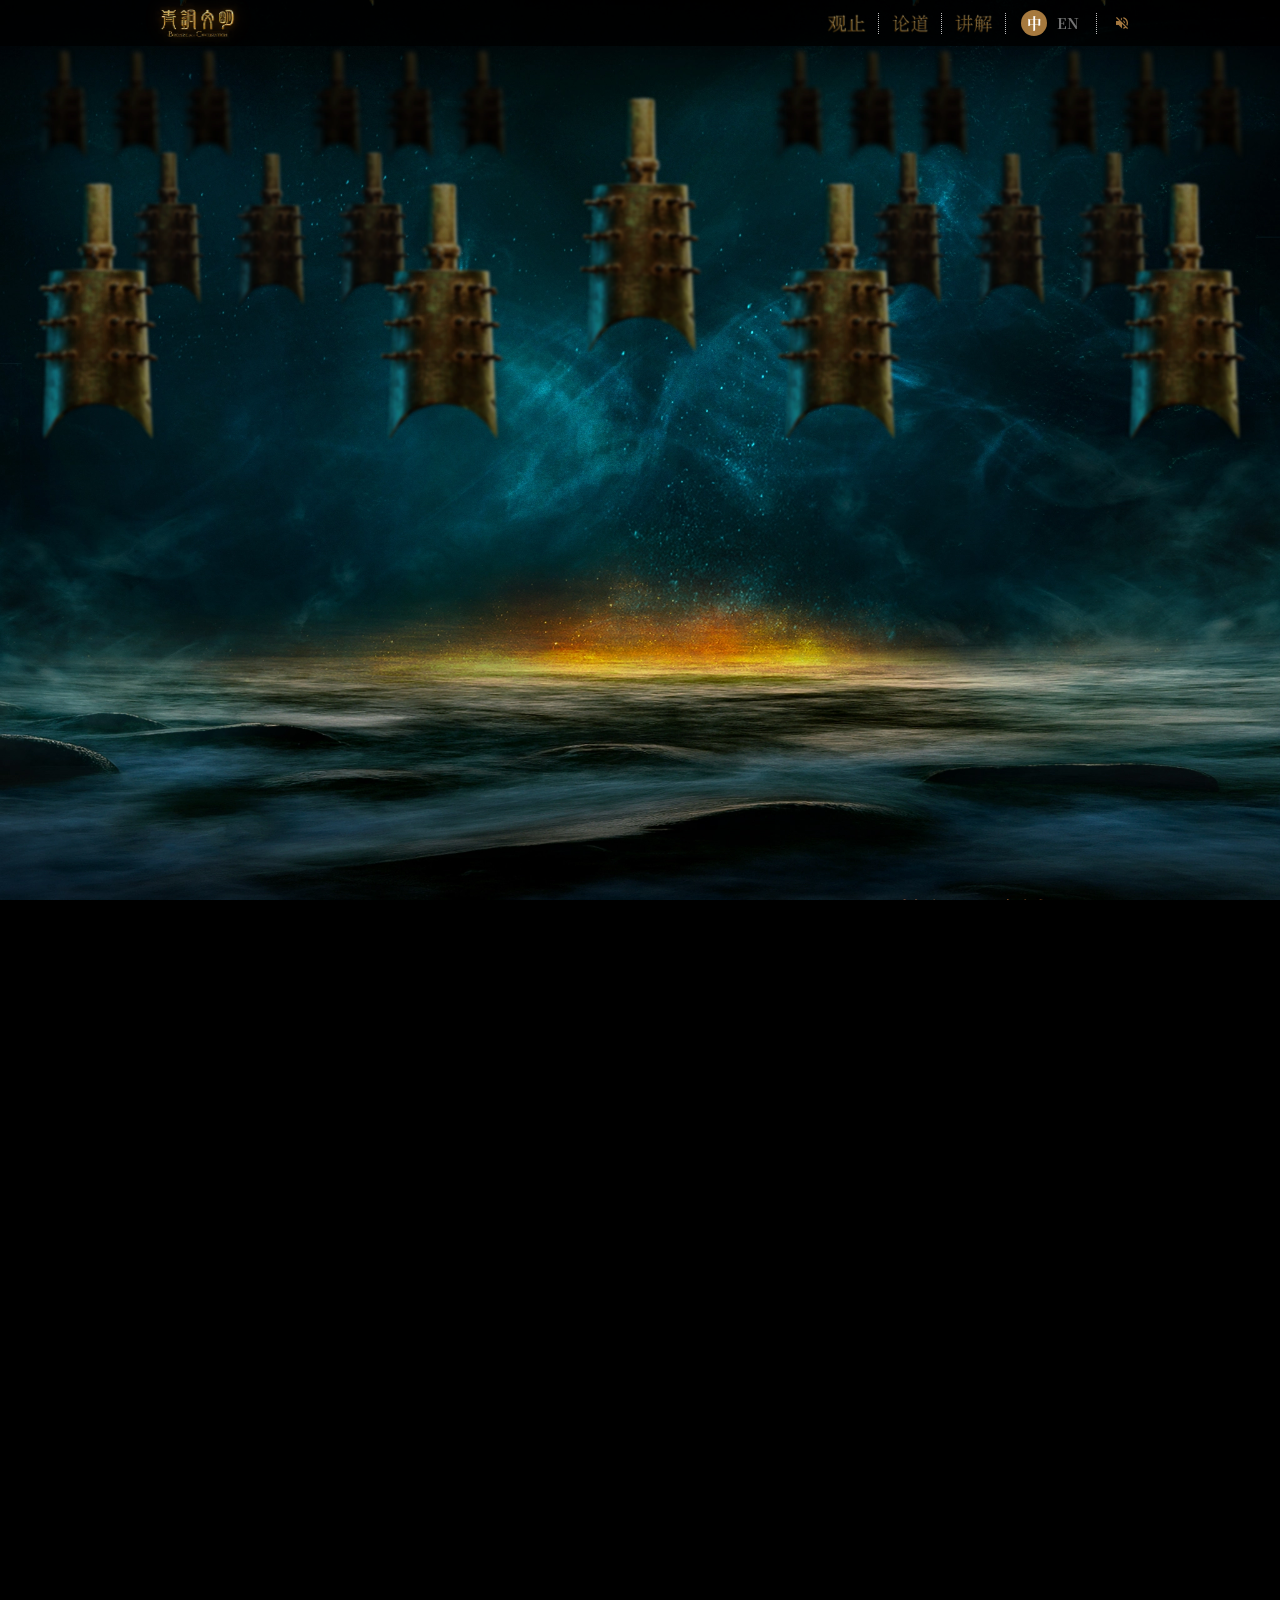
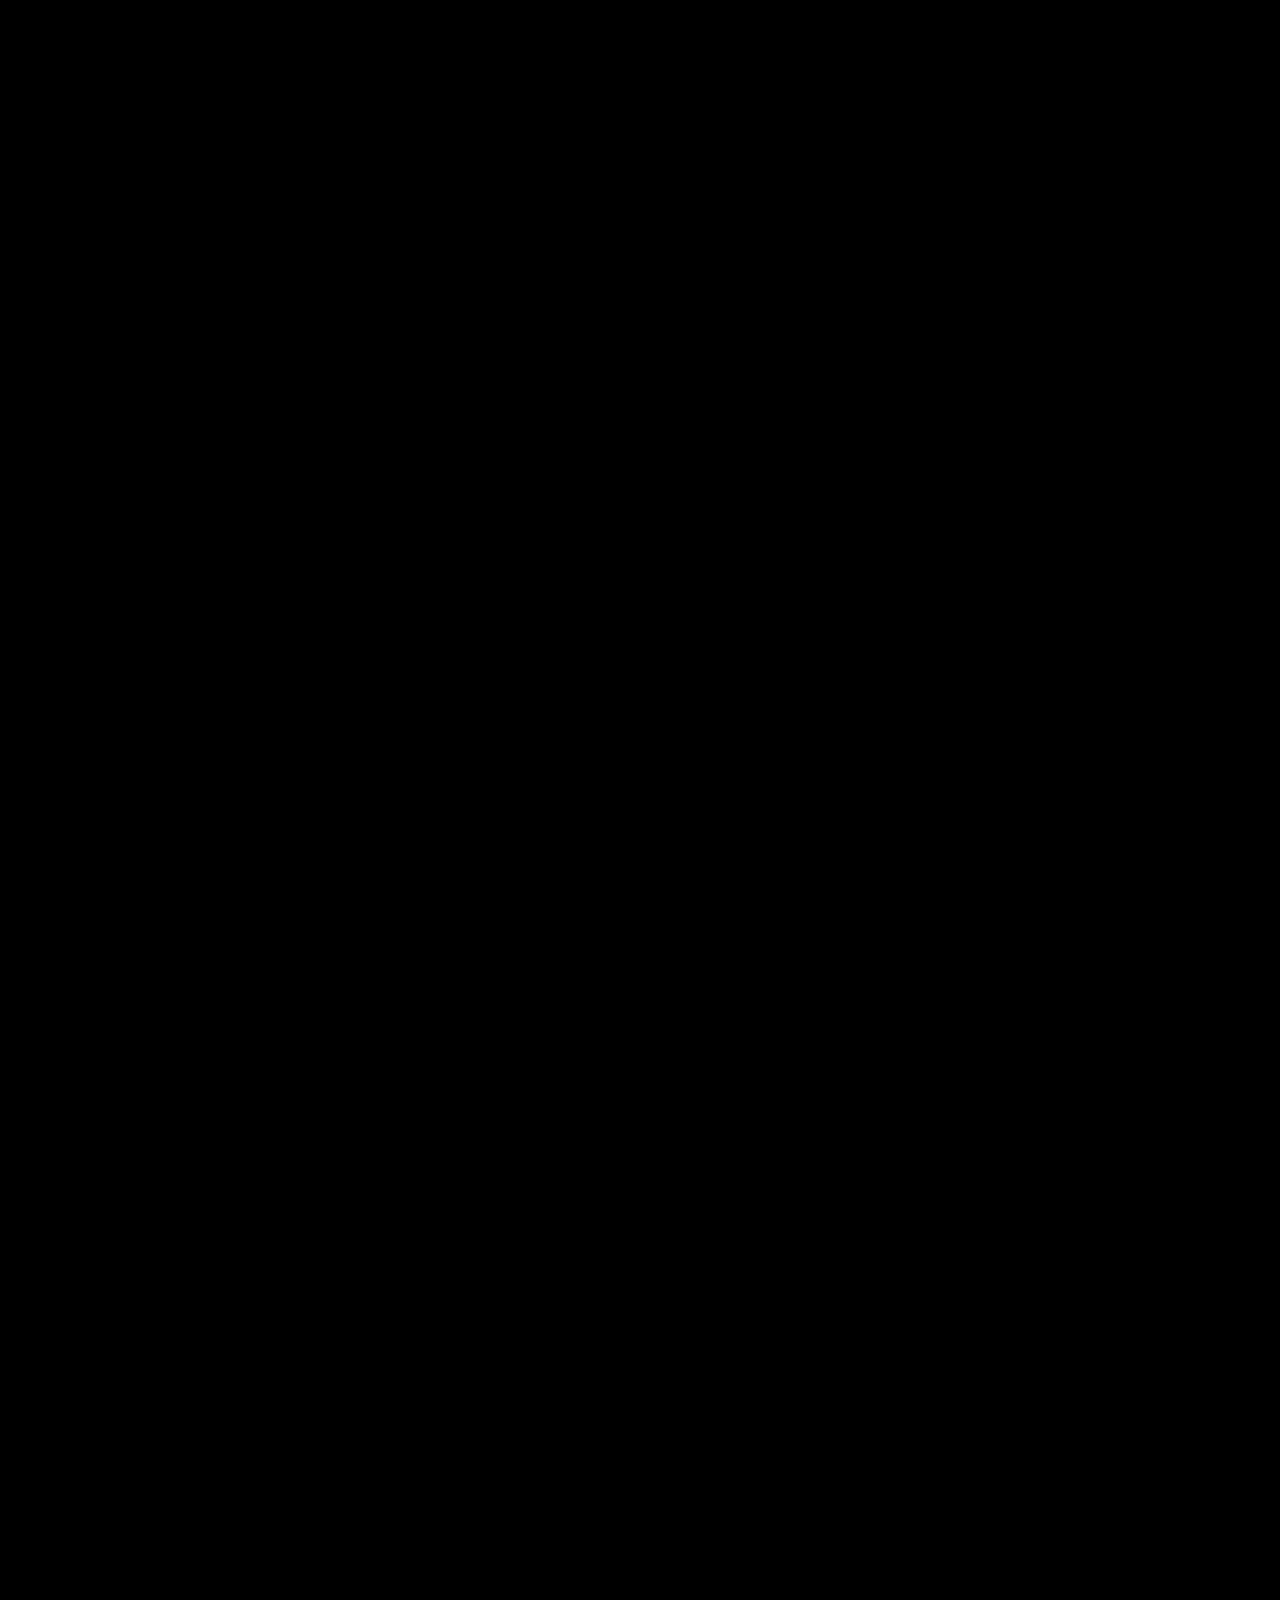
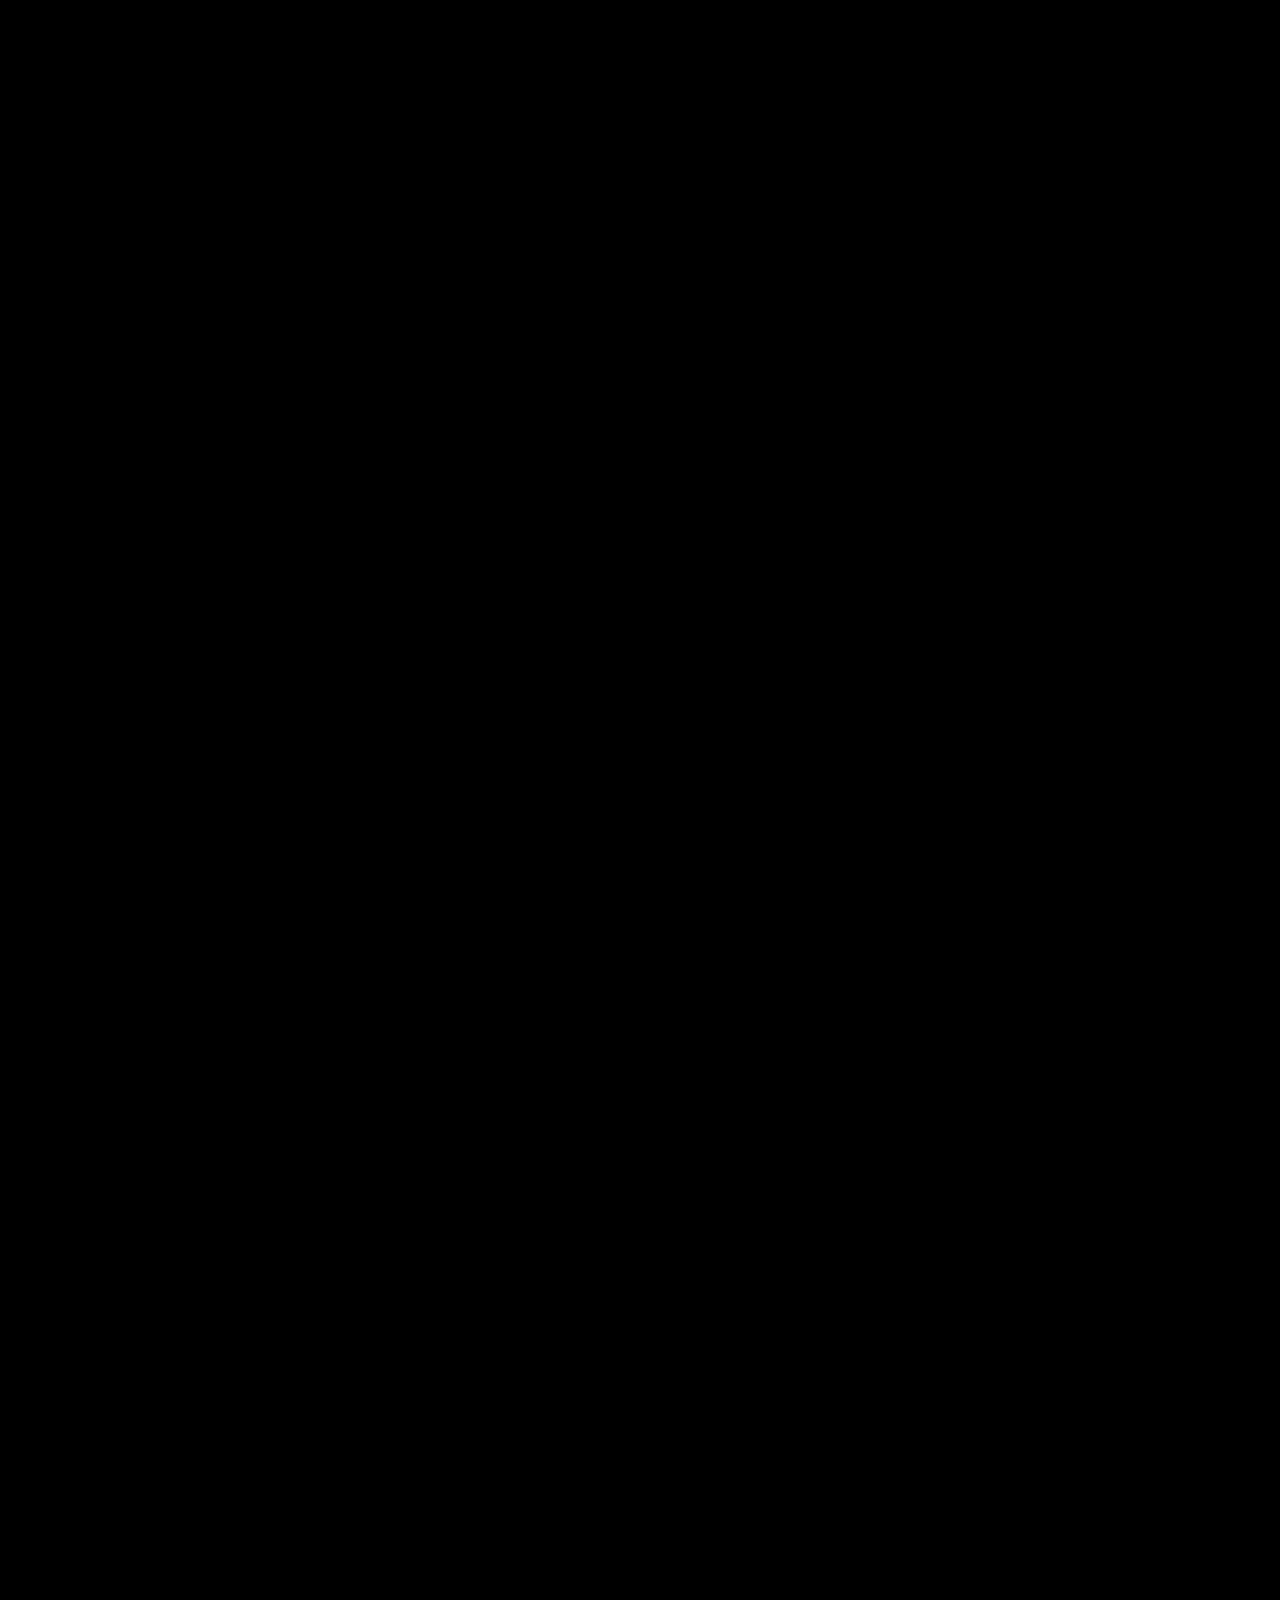
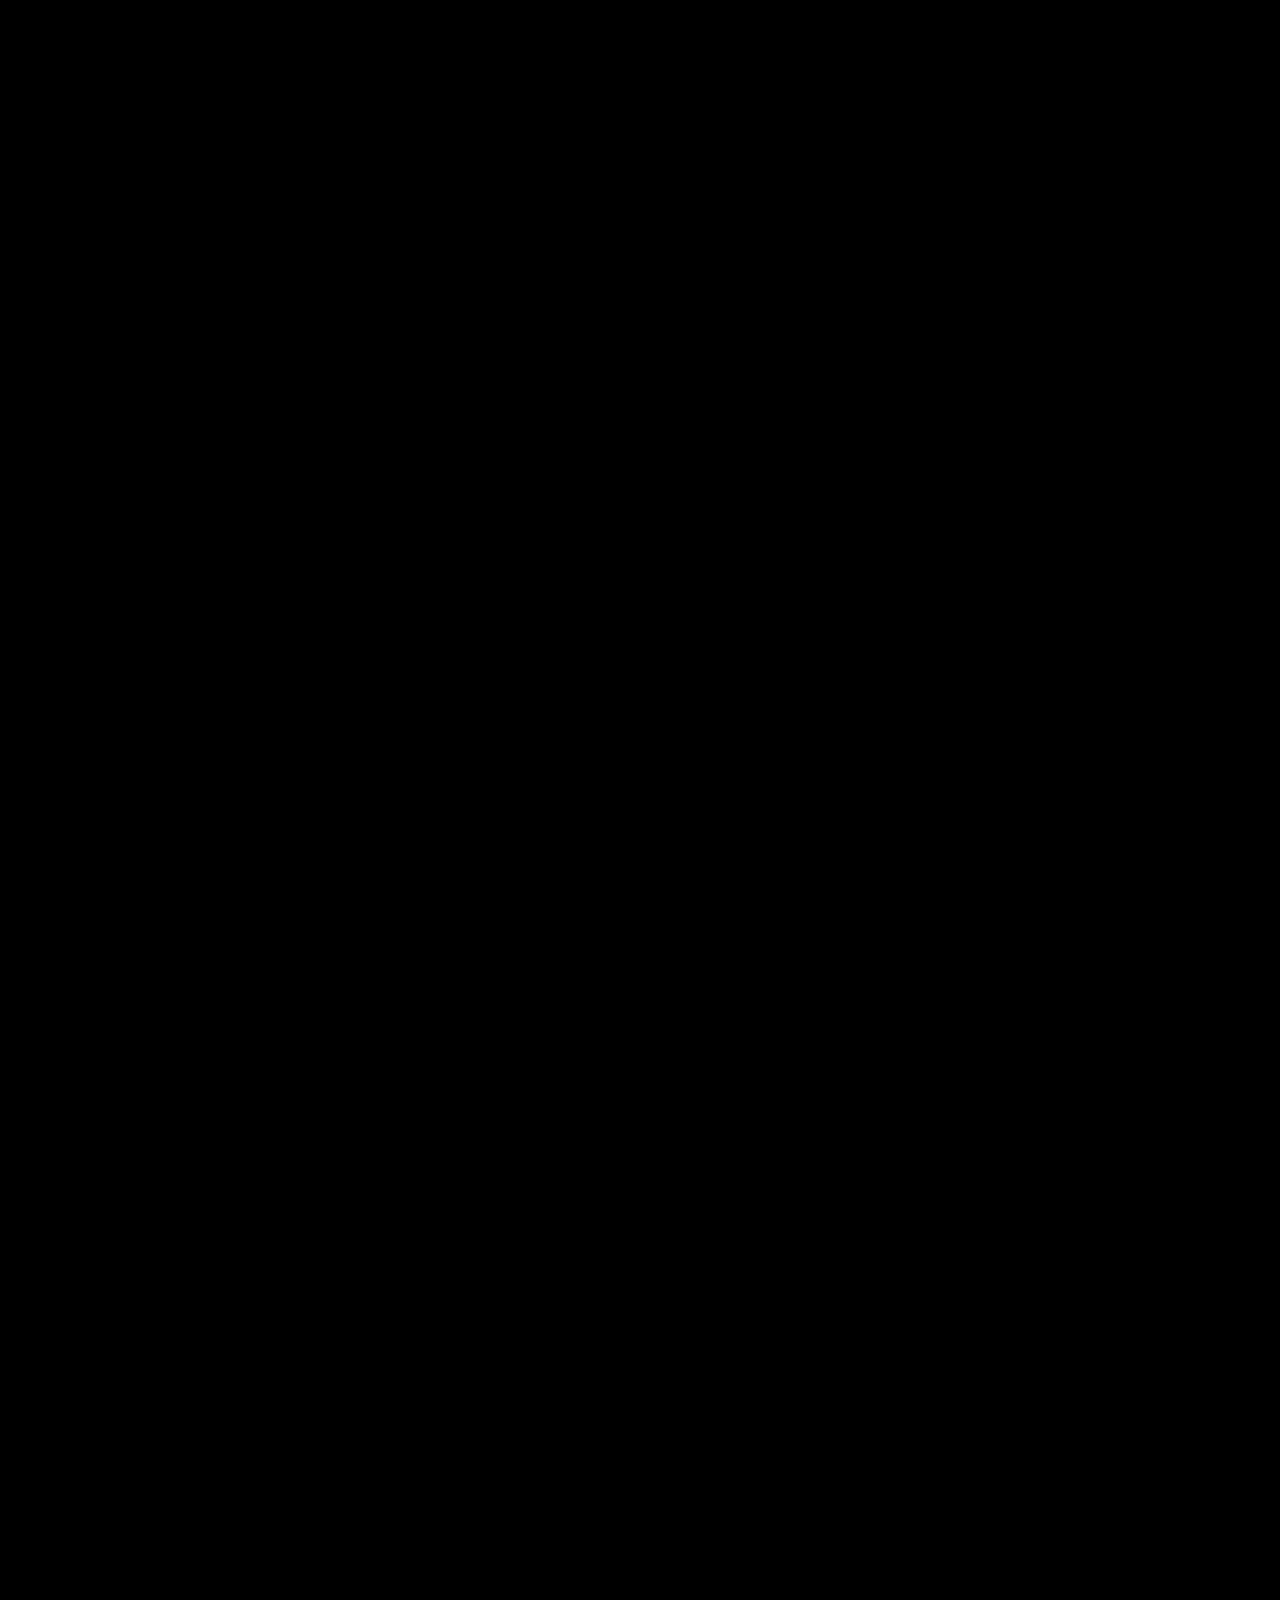
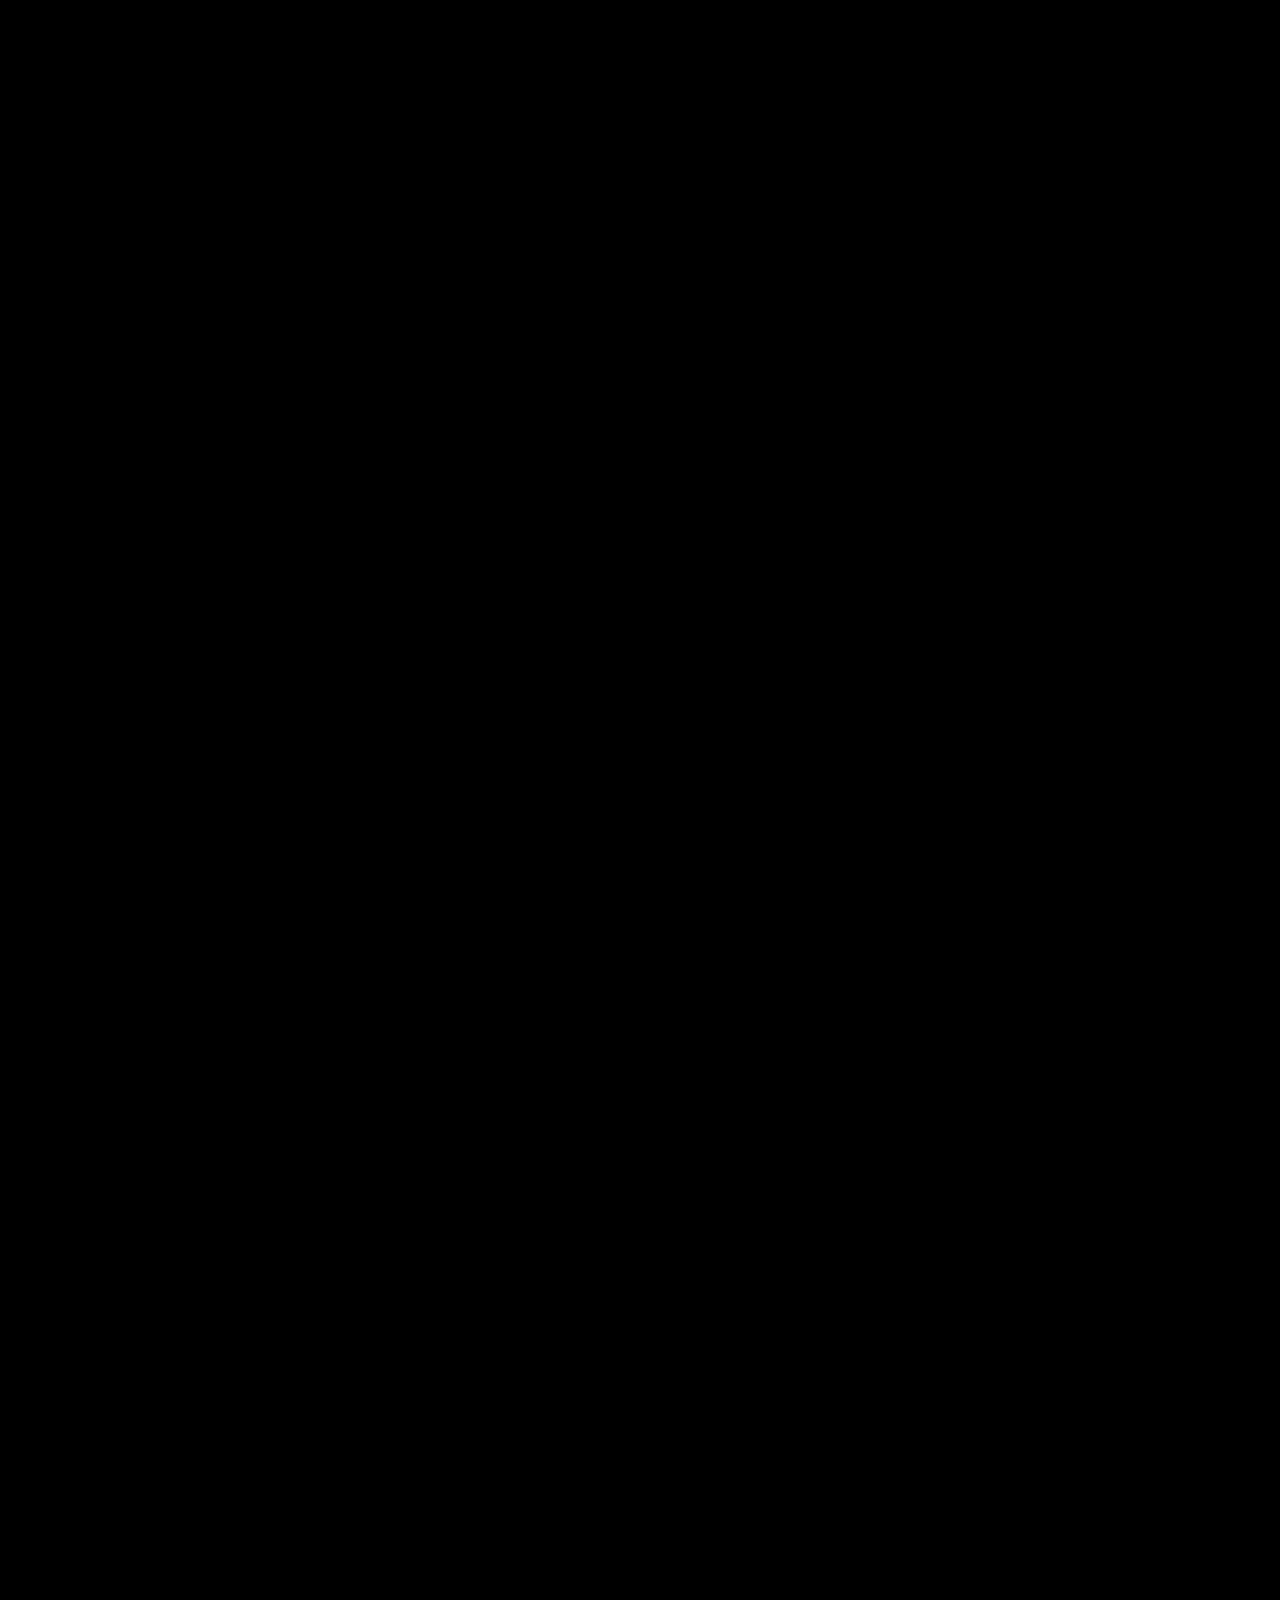
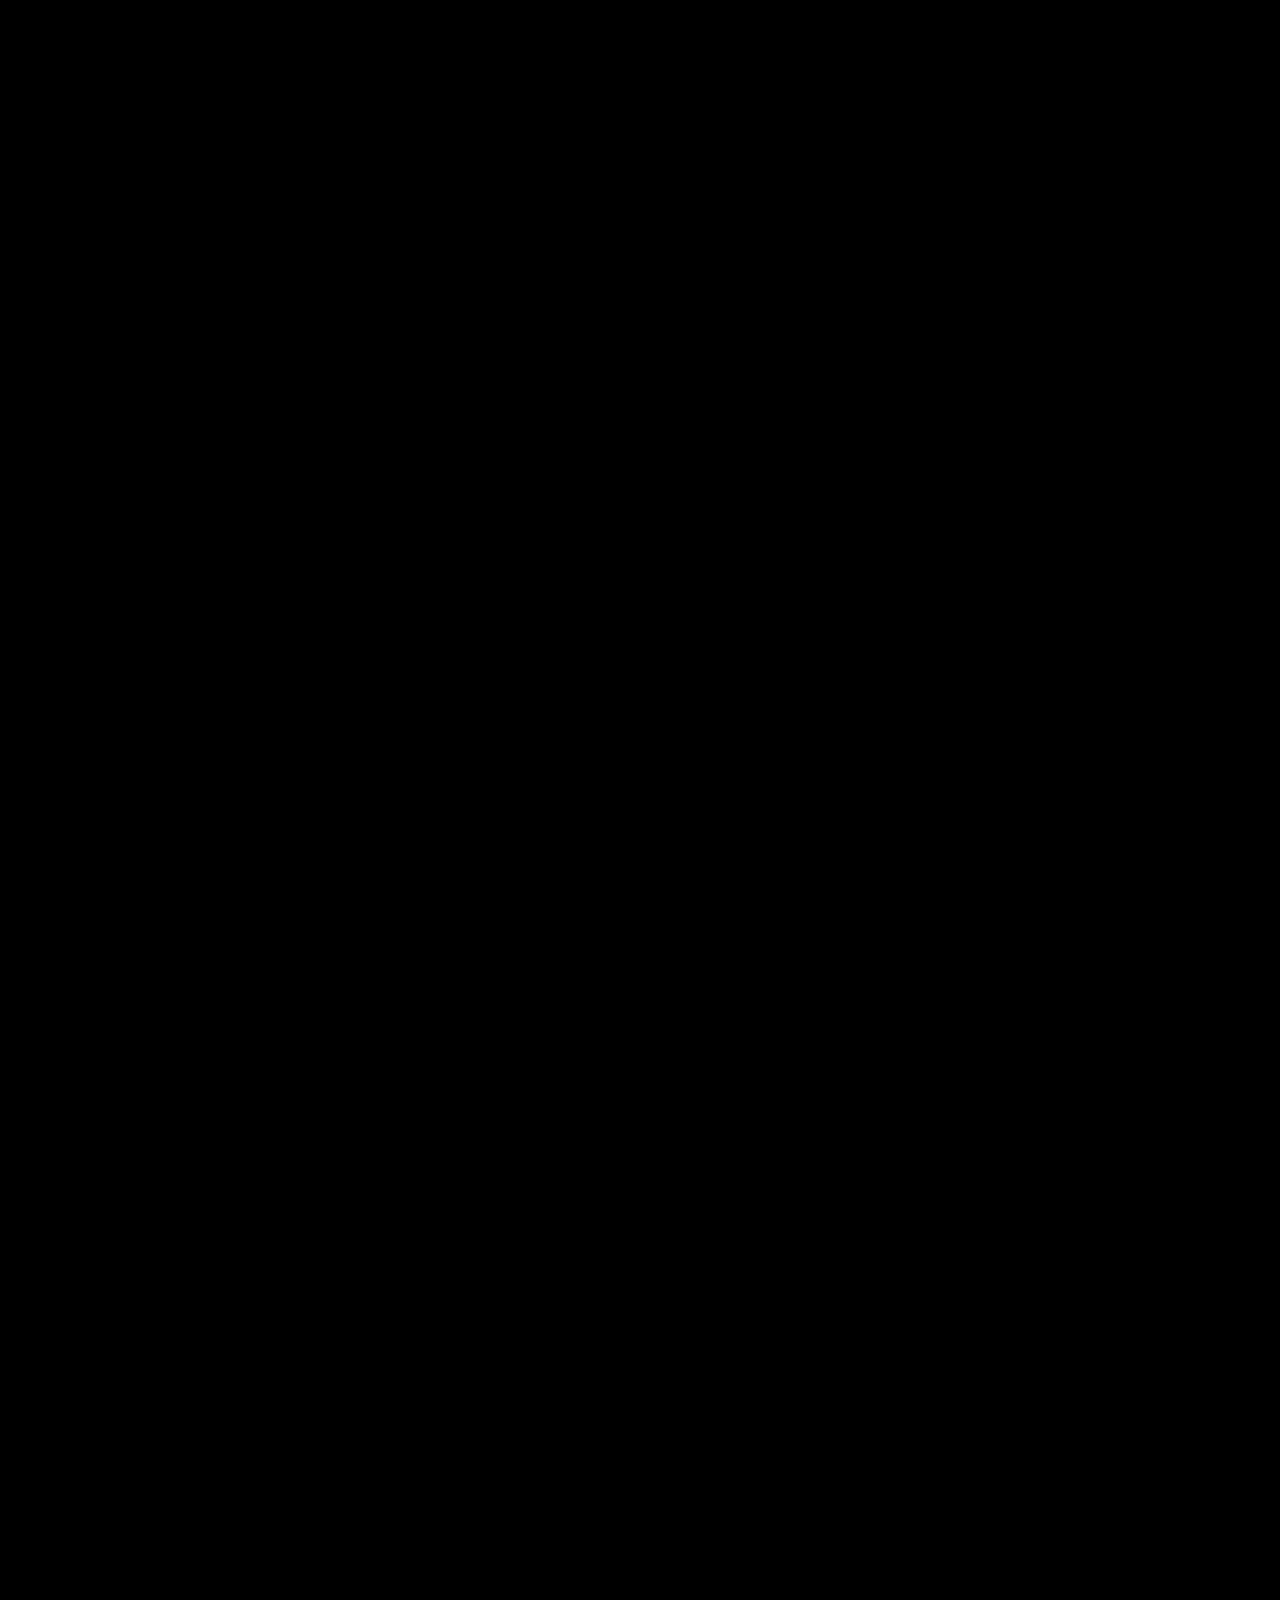
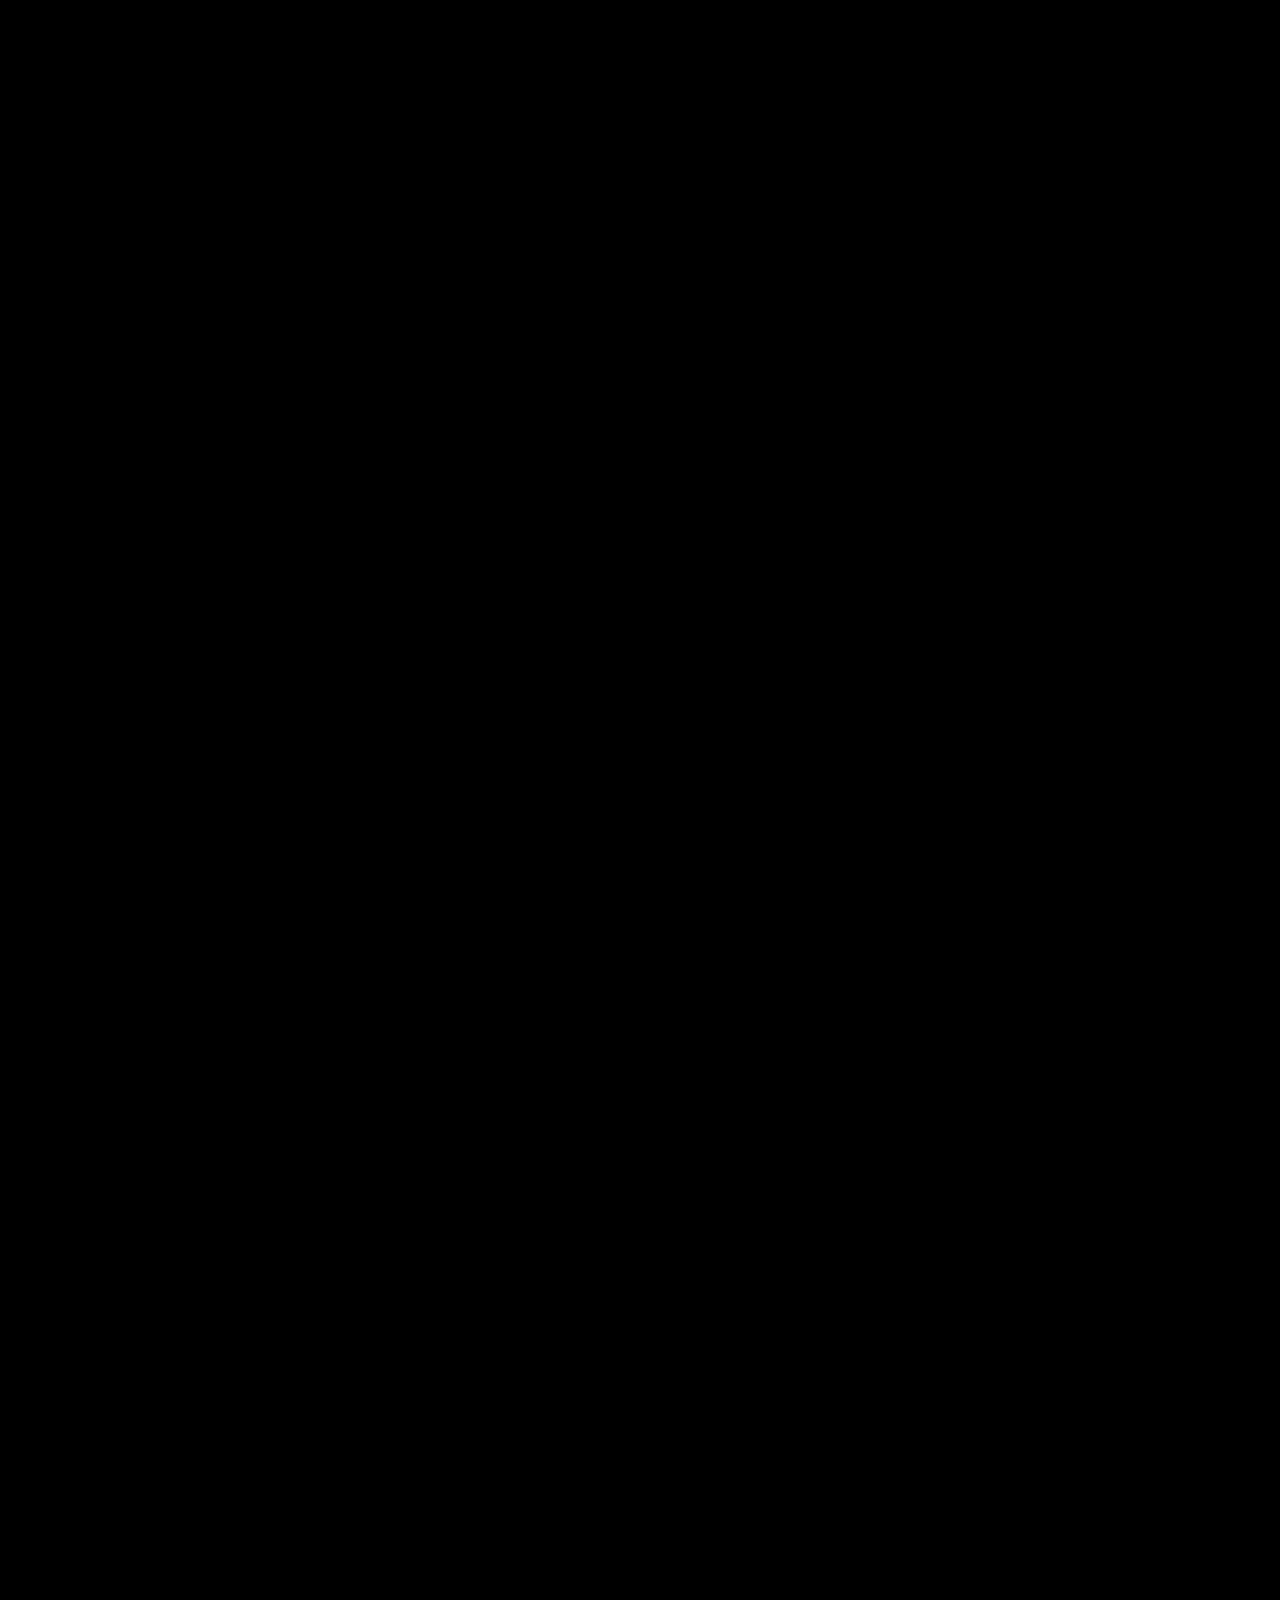
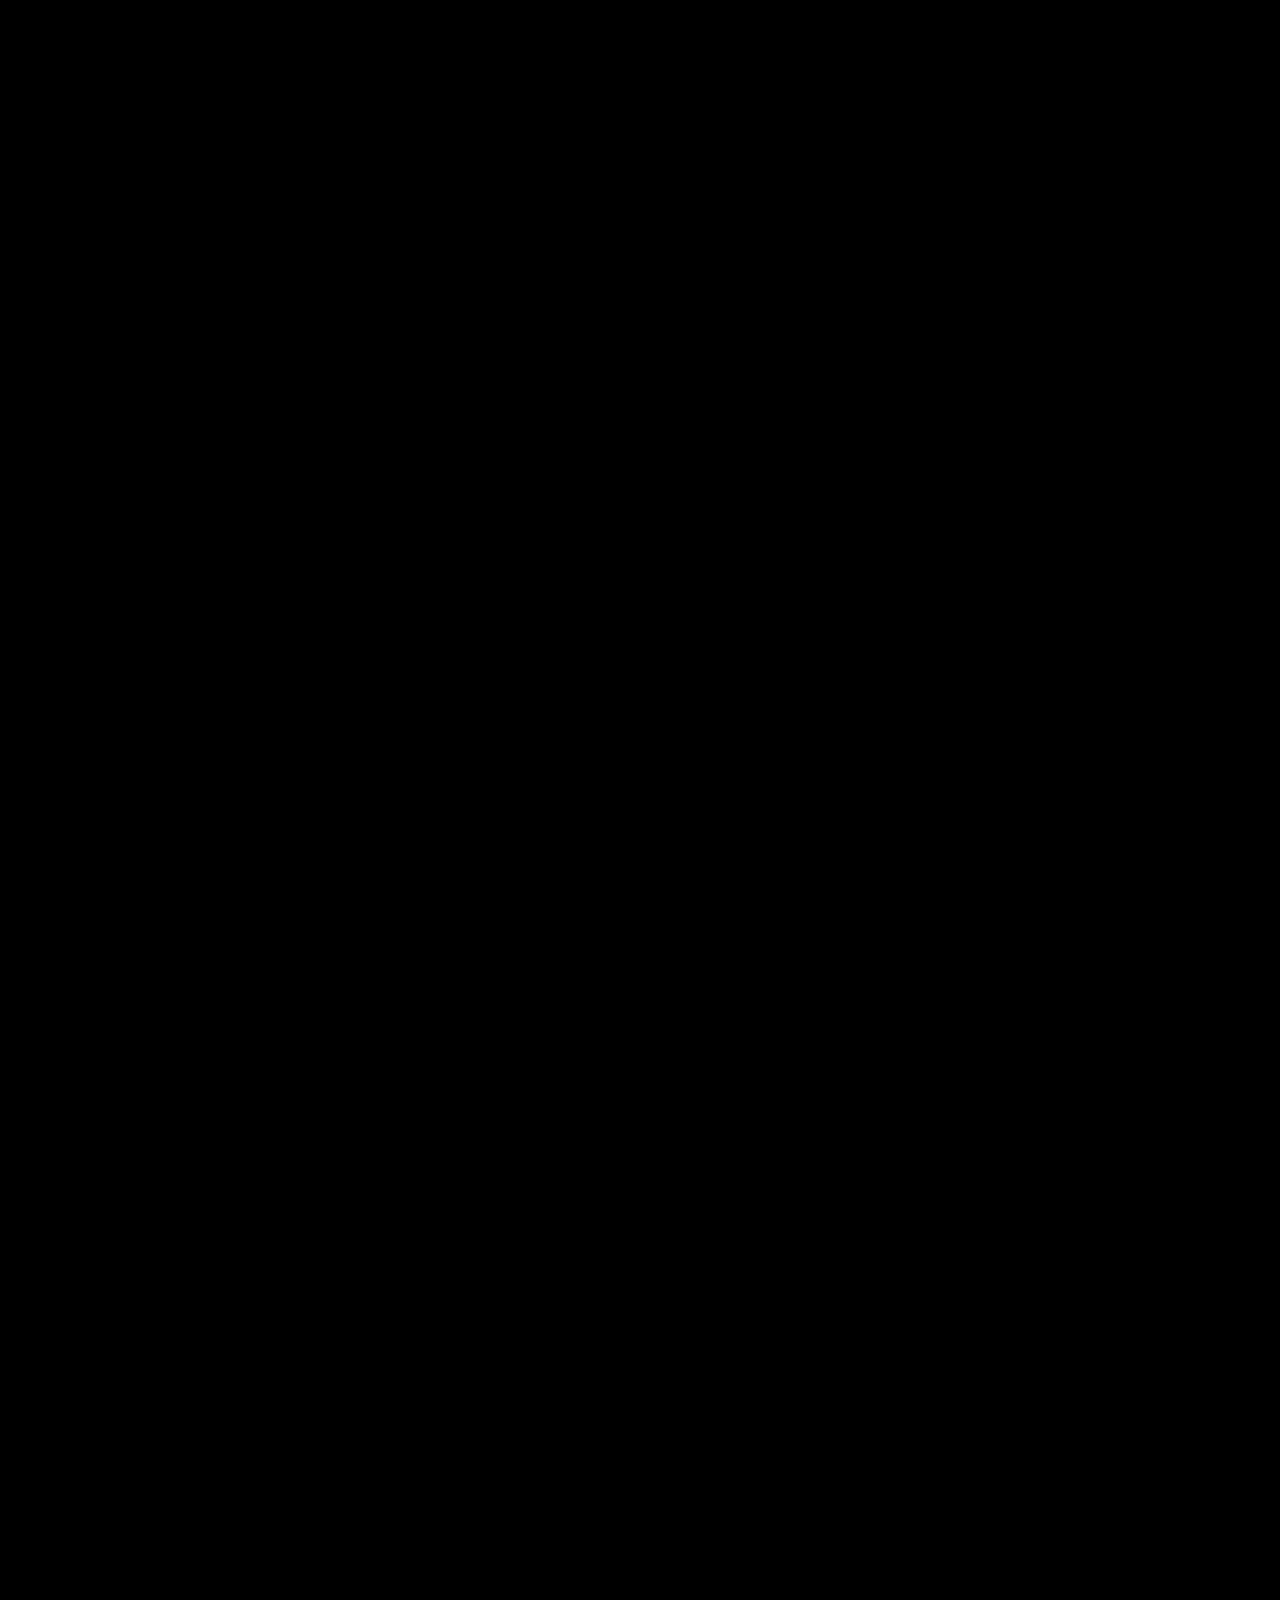
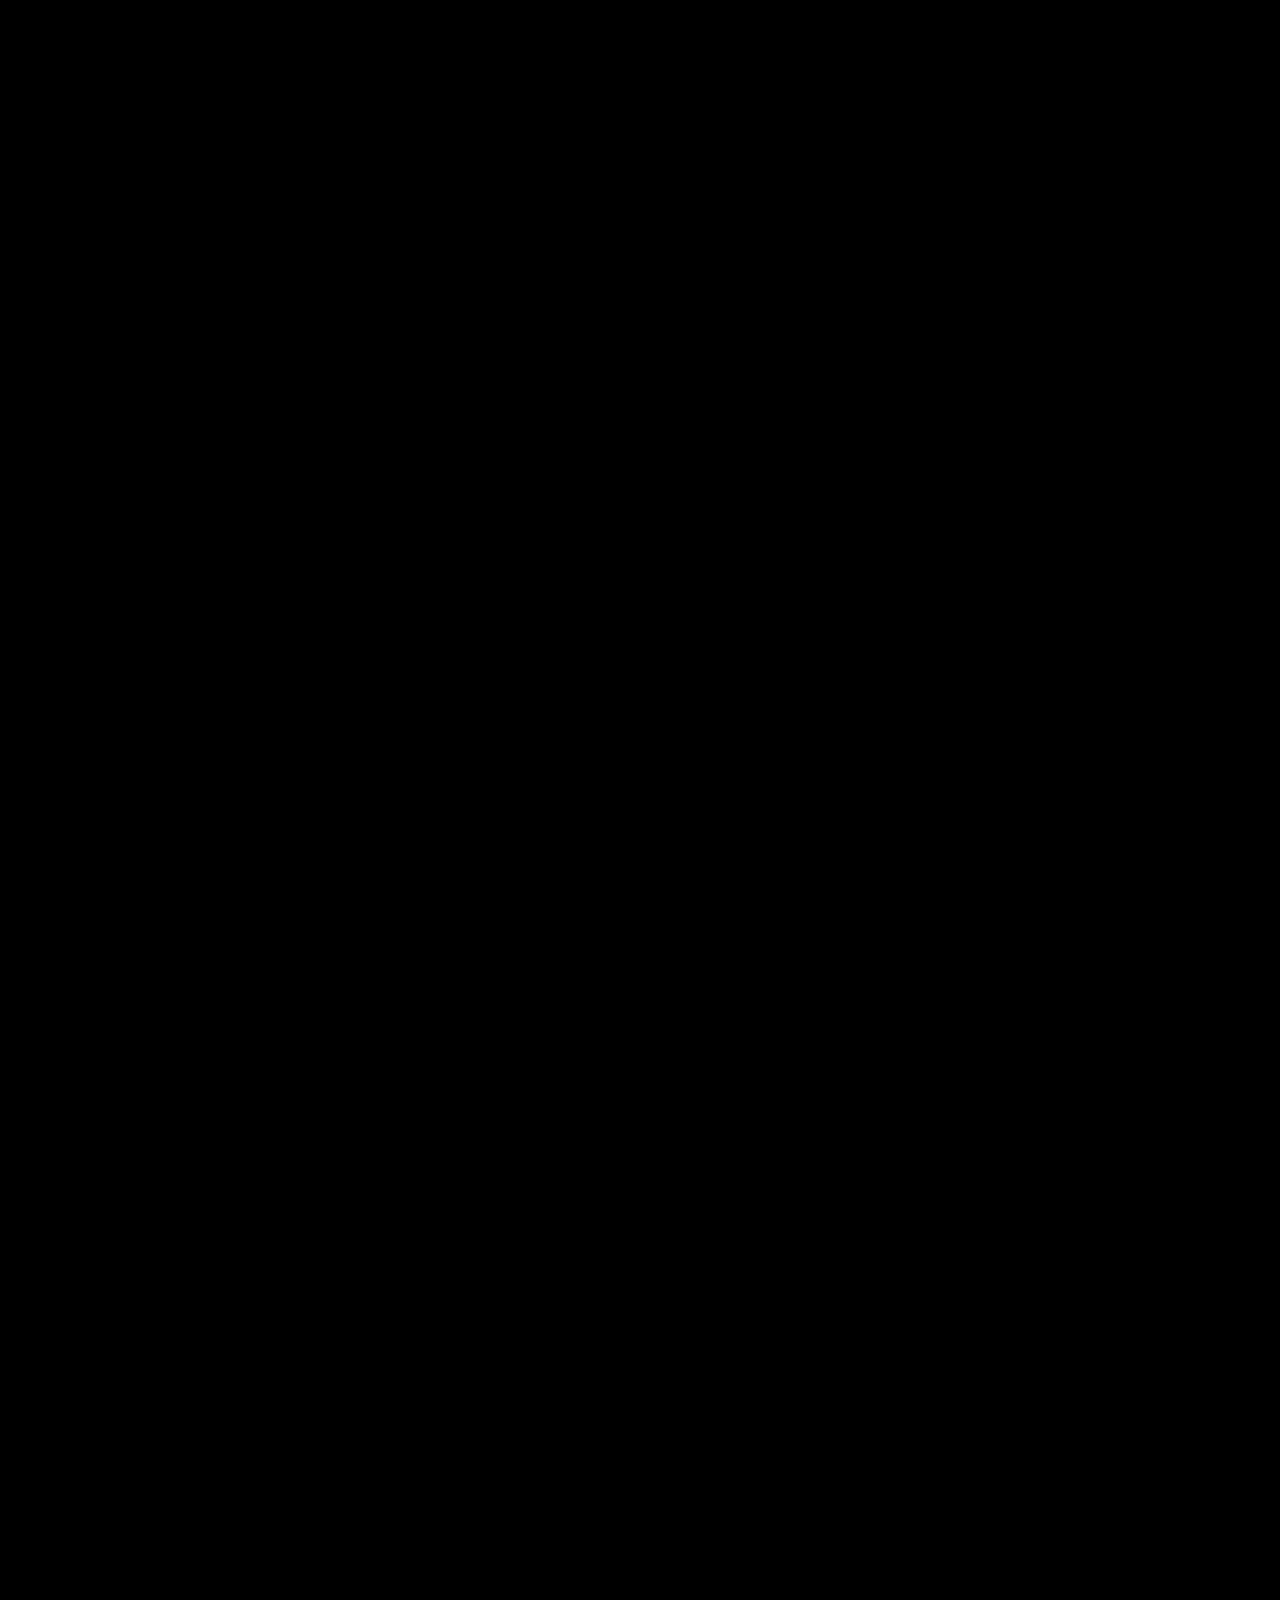
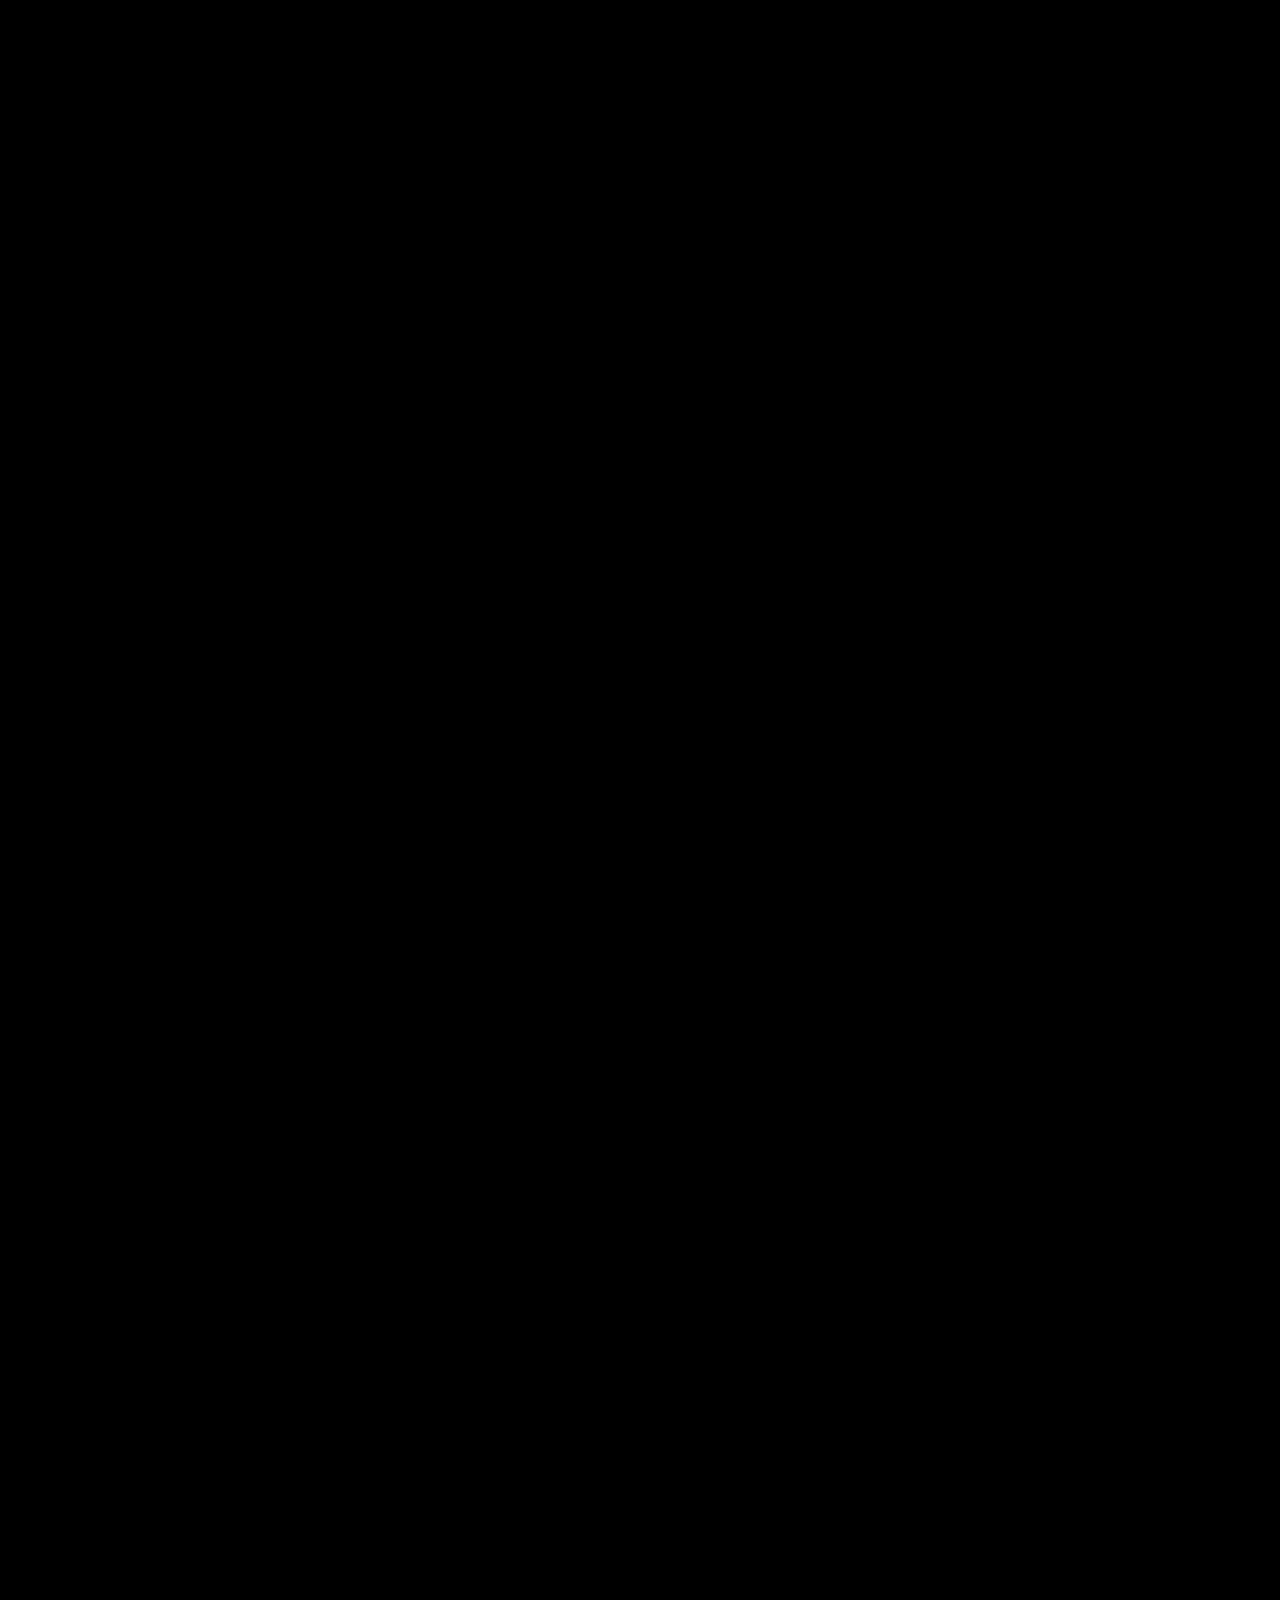
==== commit ad2a8708: "Deploy updated Rites Part 5 experience" ====
--- a/b/index.html
+++ b/b/index.html
@@ -5,7 +5,7 @@
     <meta name="viewport" content="width=device-width, initial-scale=1.0" />
     <meta name="theme-color" content="#080706" />
     <title>礼乐之邦 · 编钟与乐悬</title>
-    <script type="module" crossorigin src="/b/assets/index-CaT3pT41.js"></script>
+    <script type="module" crossorigin src="/b/assets/index-O5GAZ4oU.js"></script>
     <link rel="stylesheet" crossorigin href="/b/assets/index--pNY7u6M.css">
   </head>
   <body>
